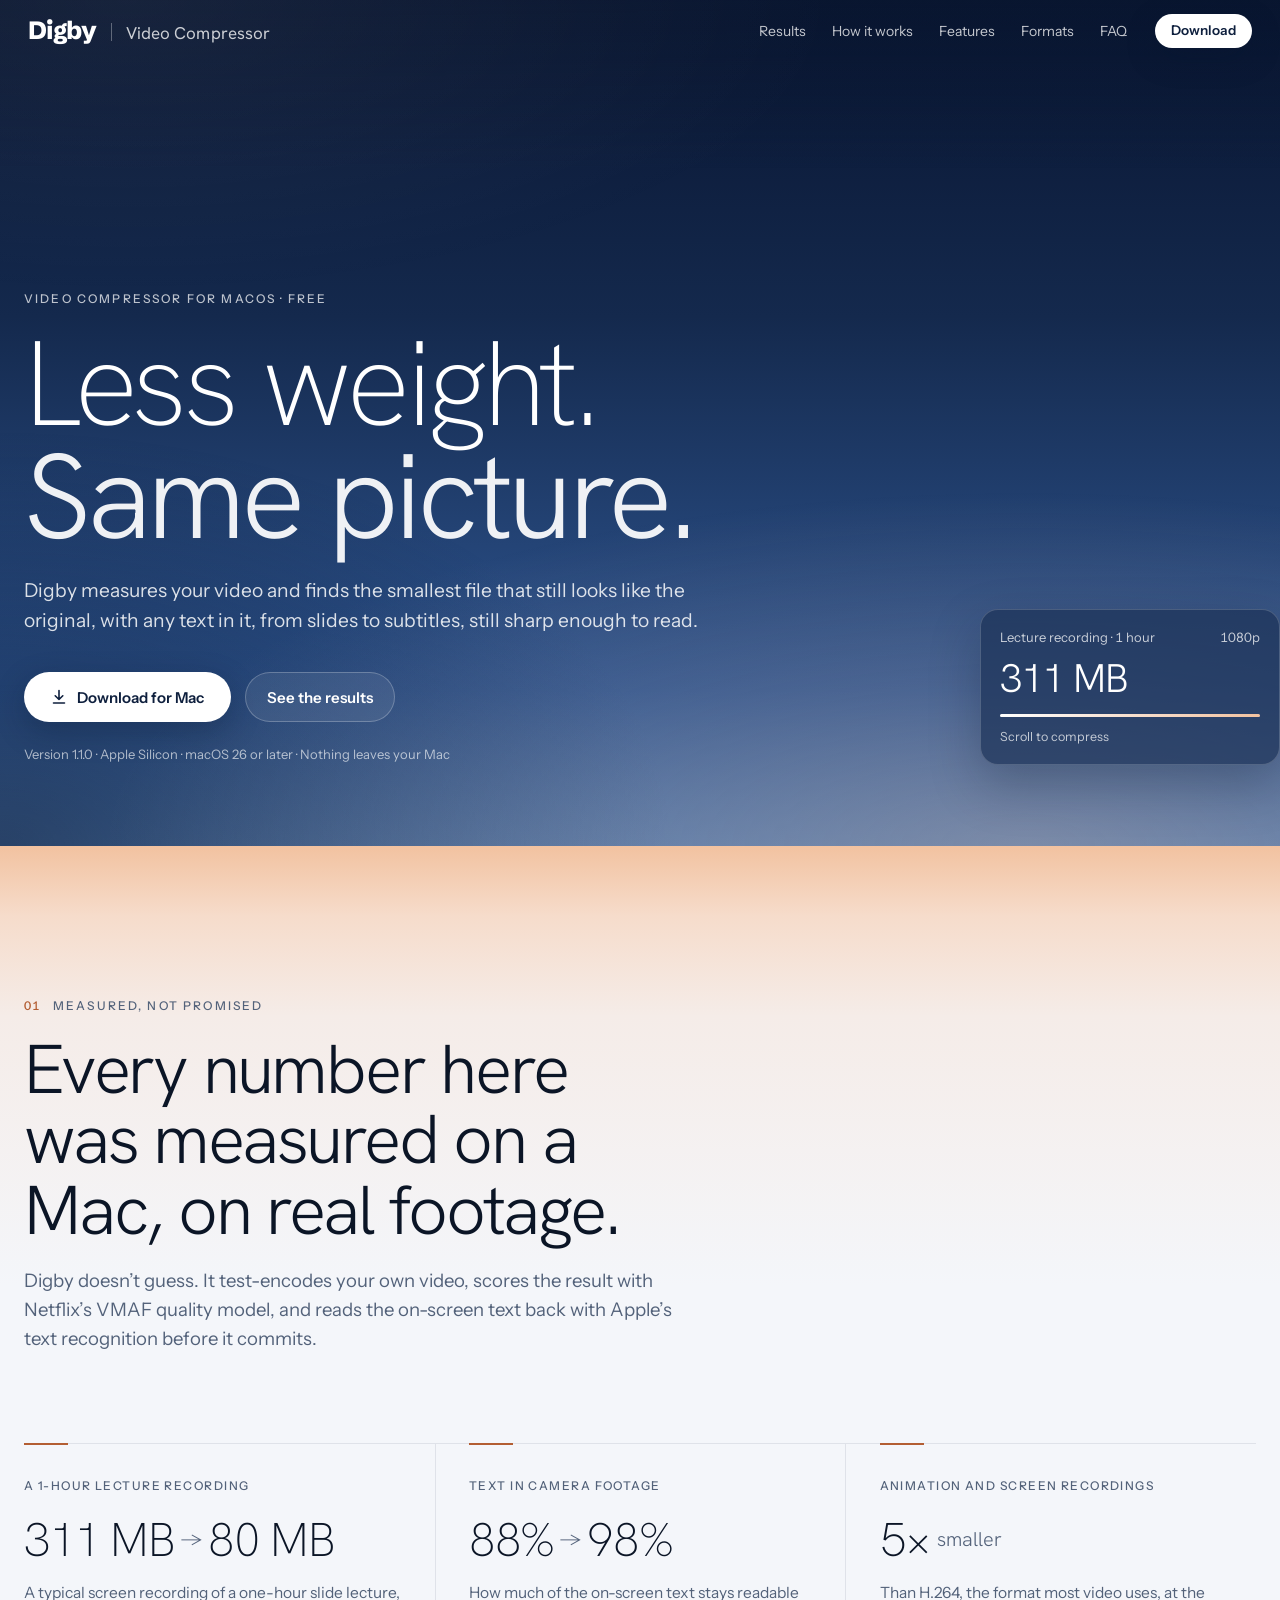
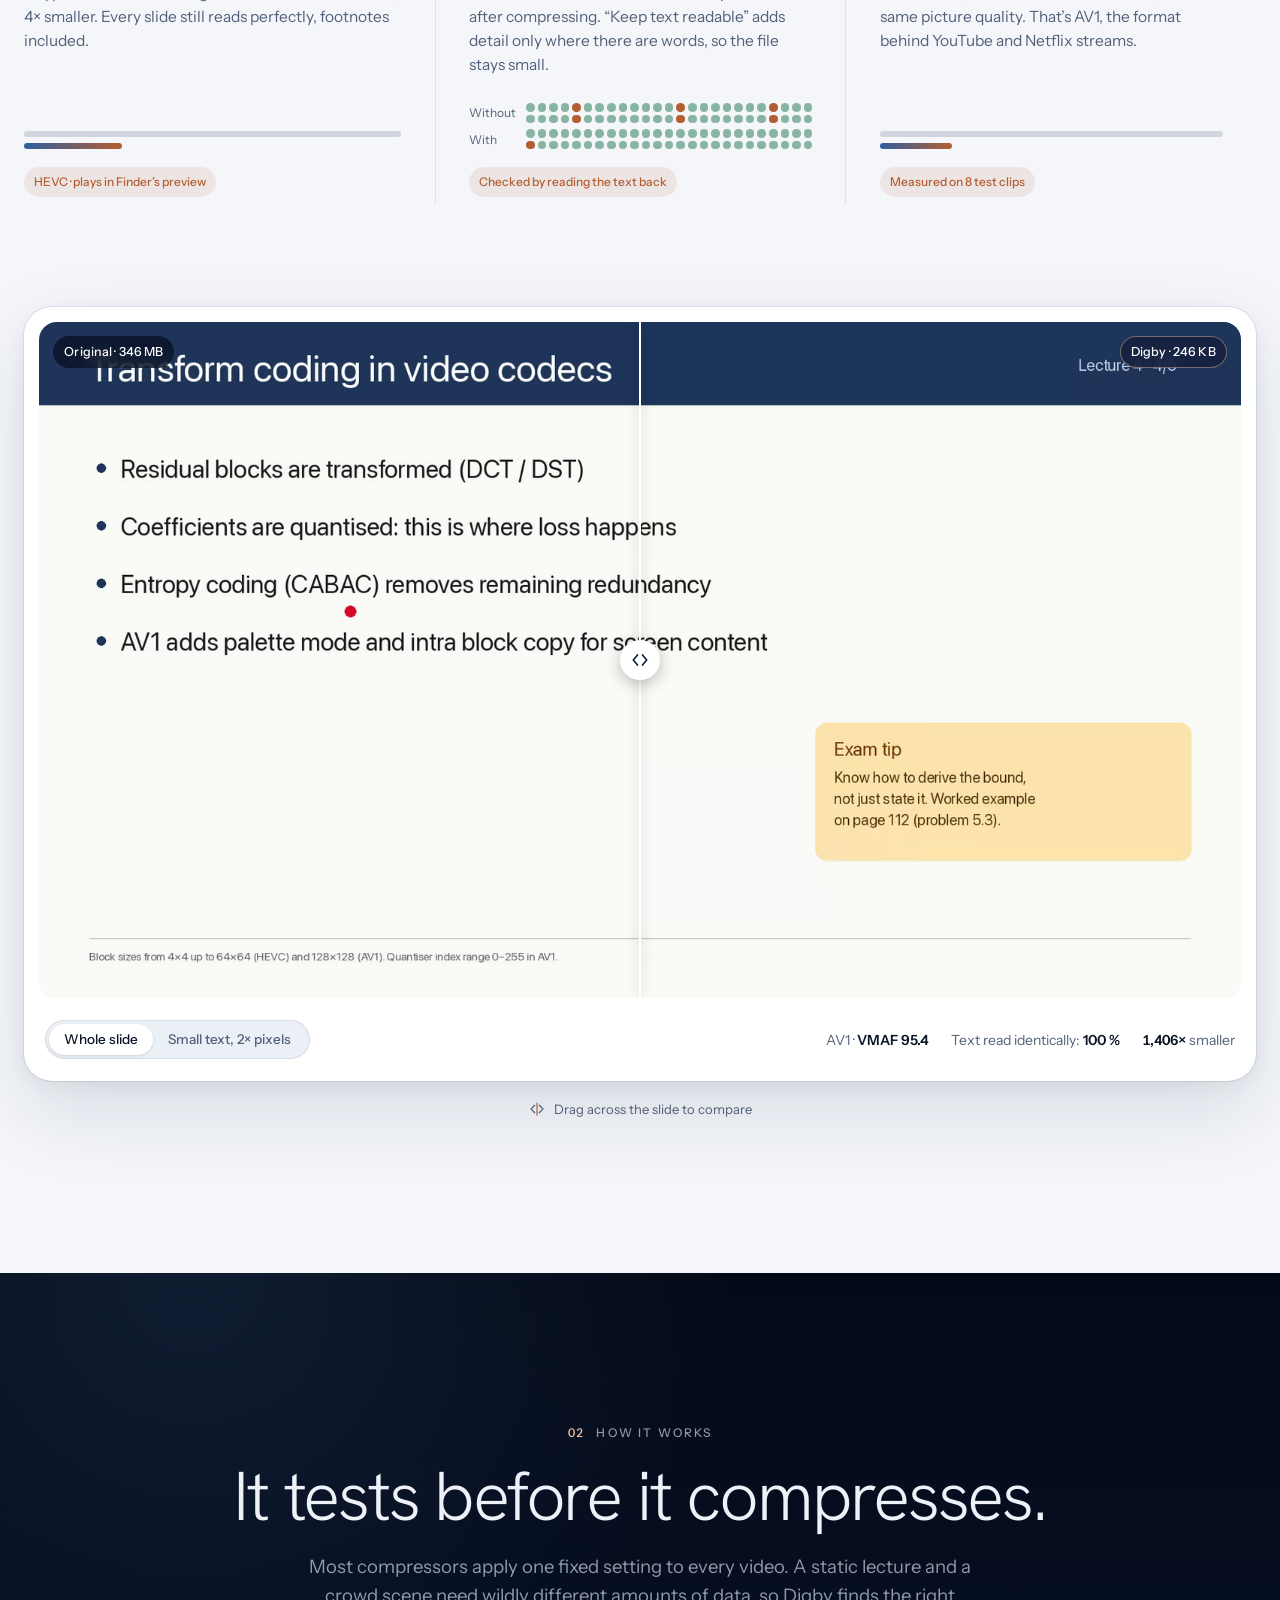
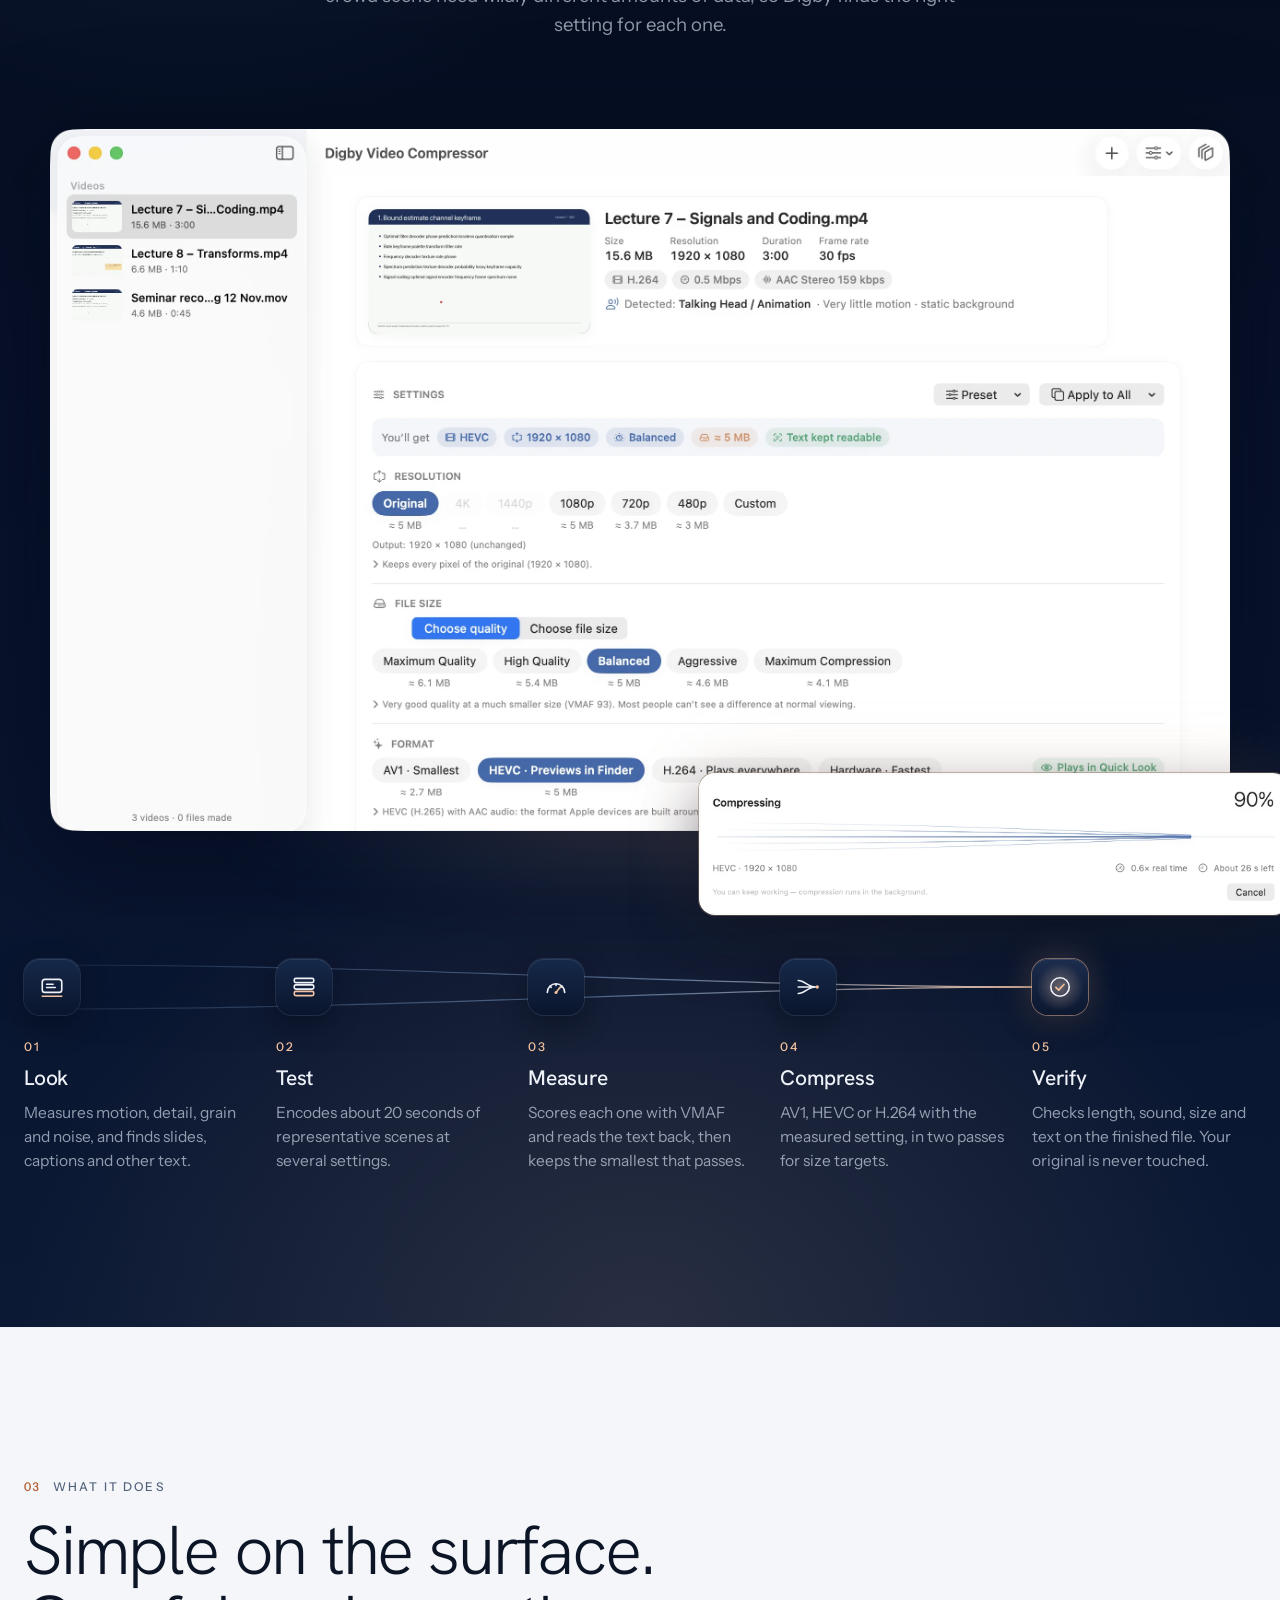
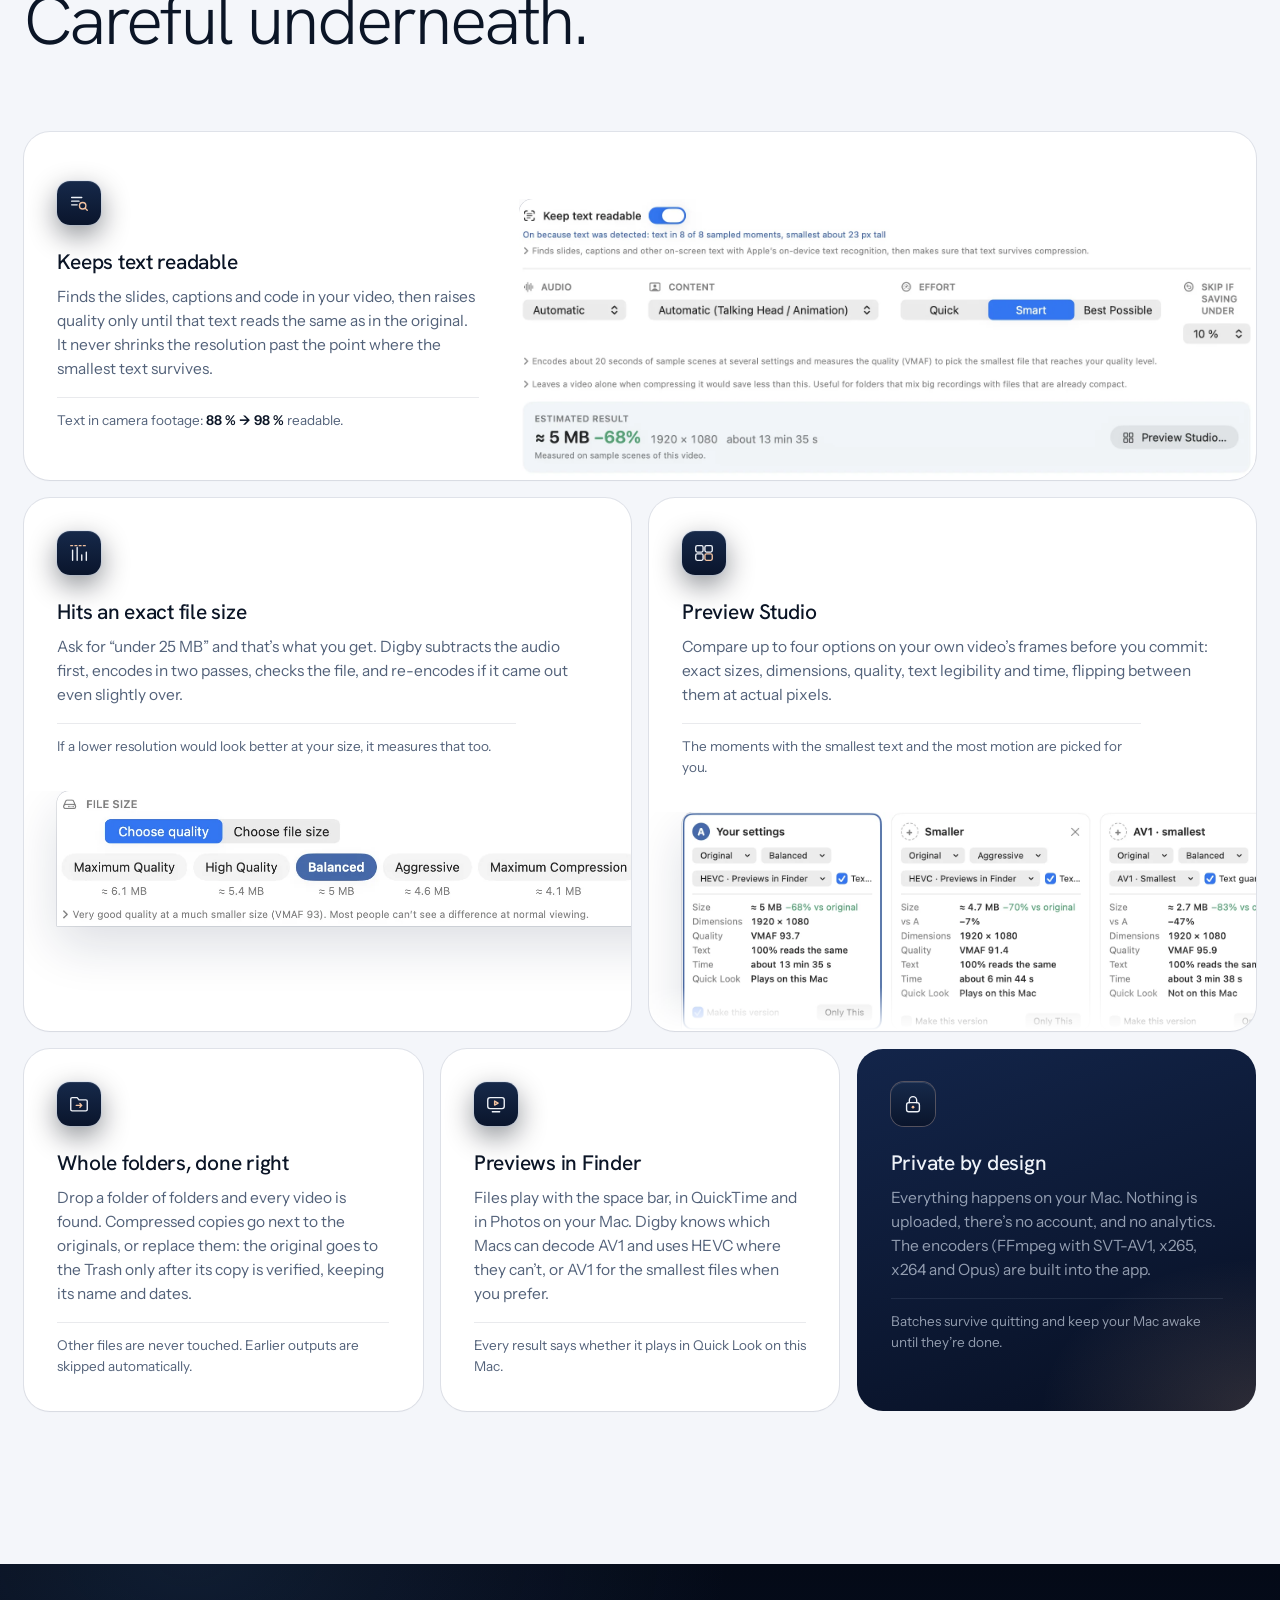
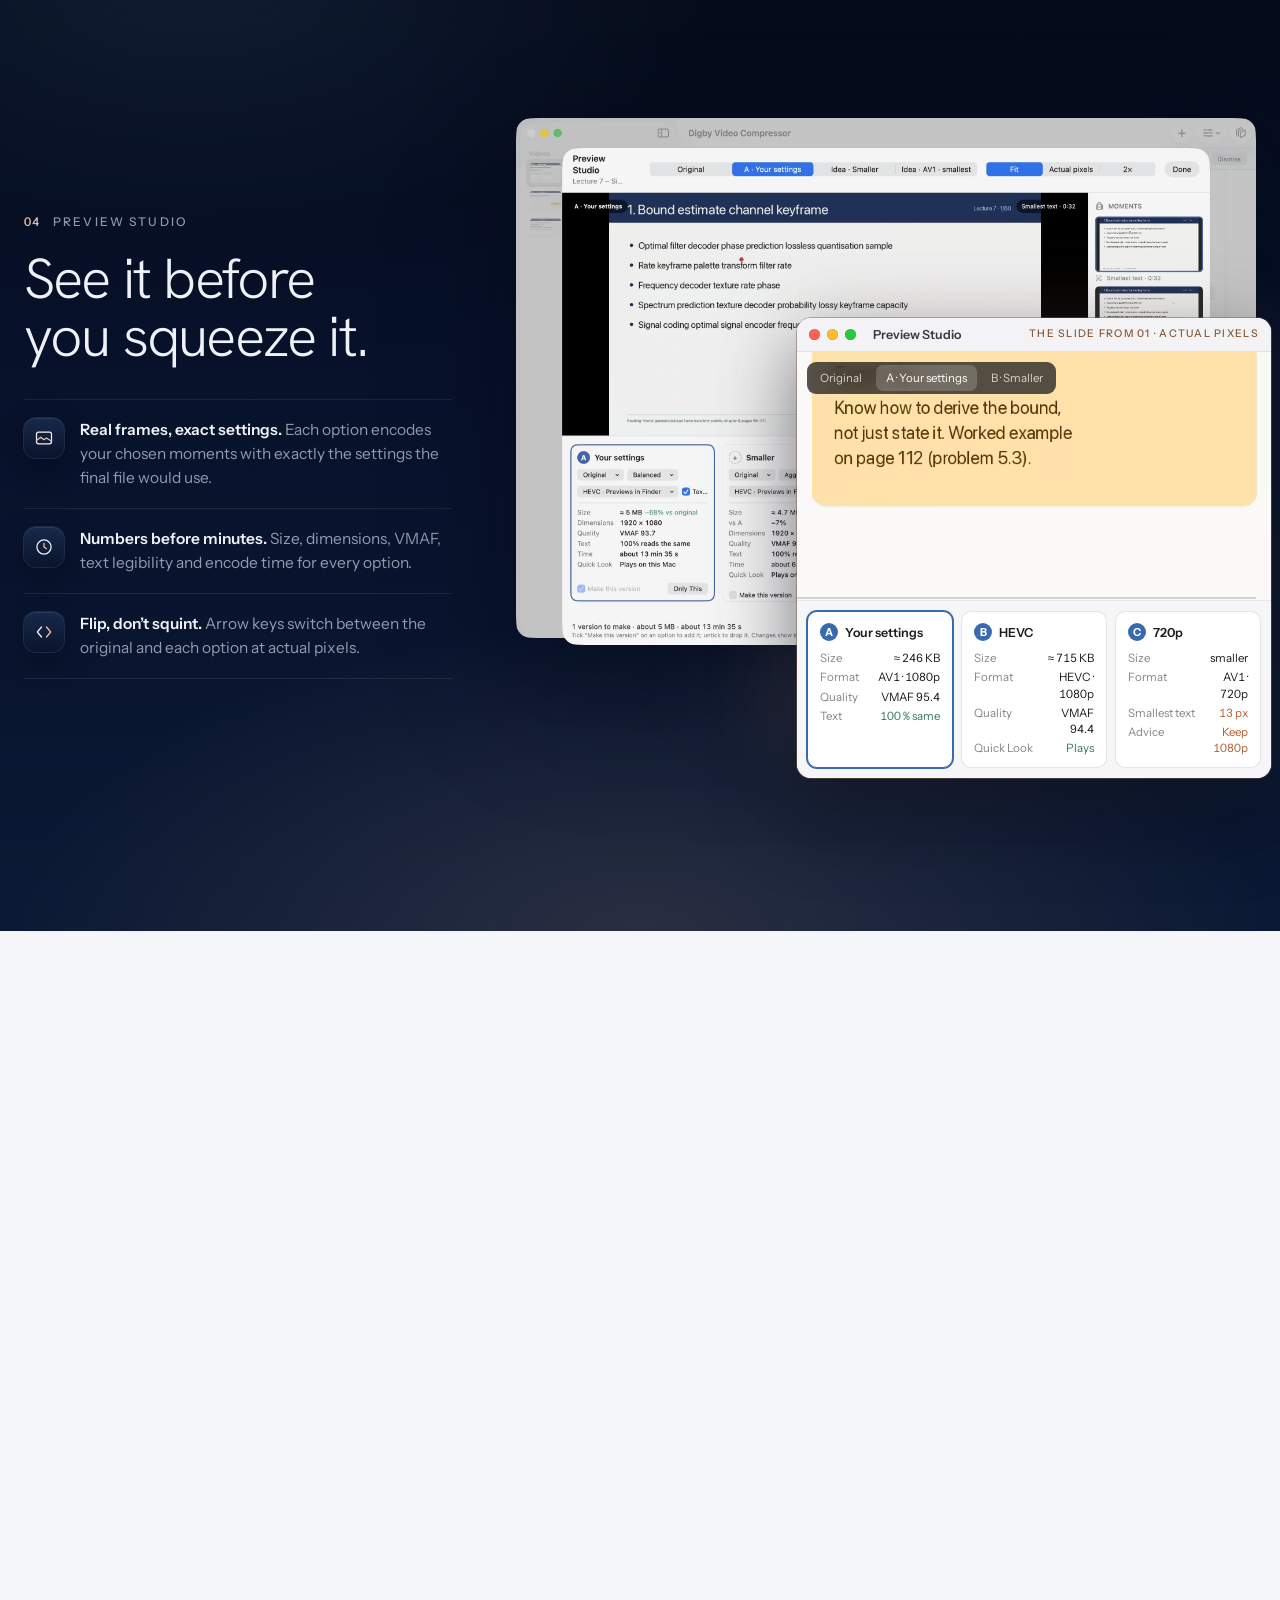
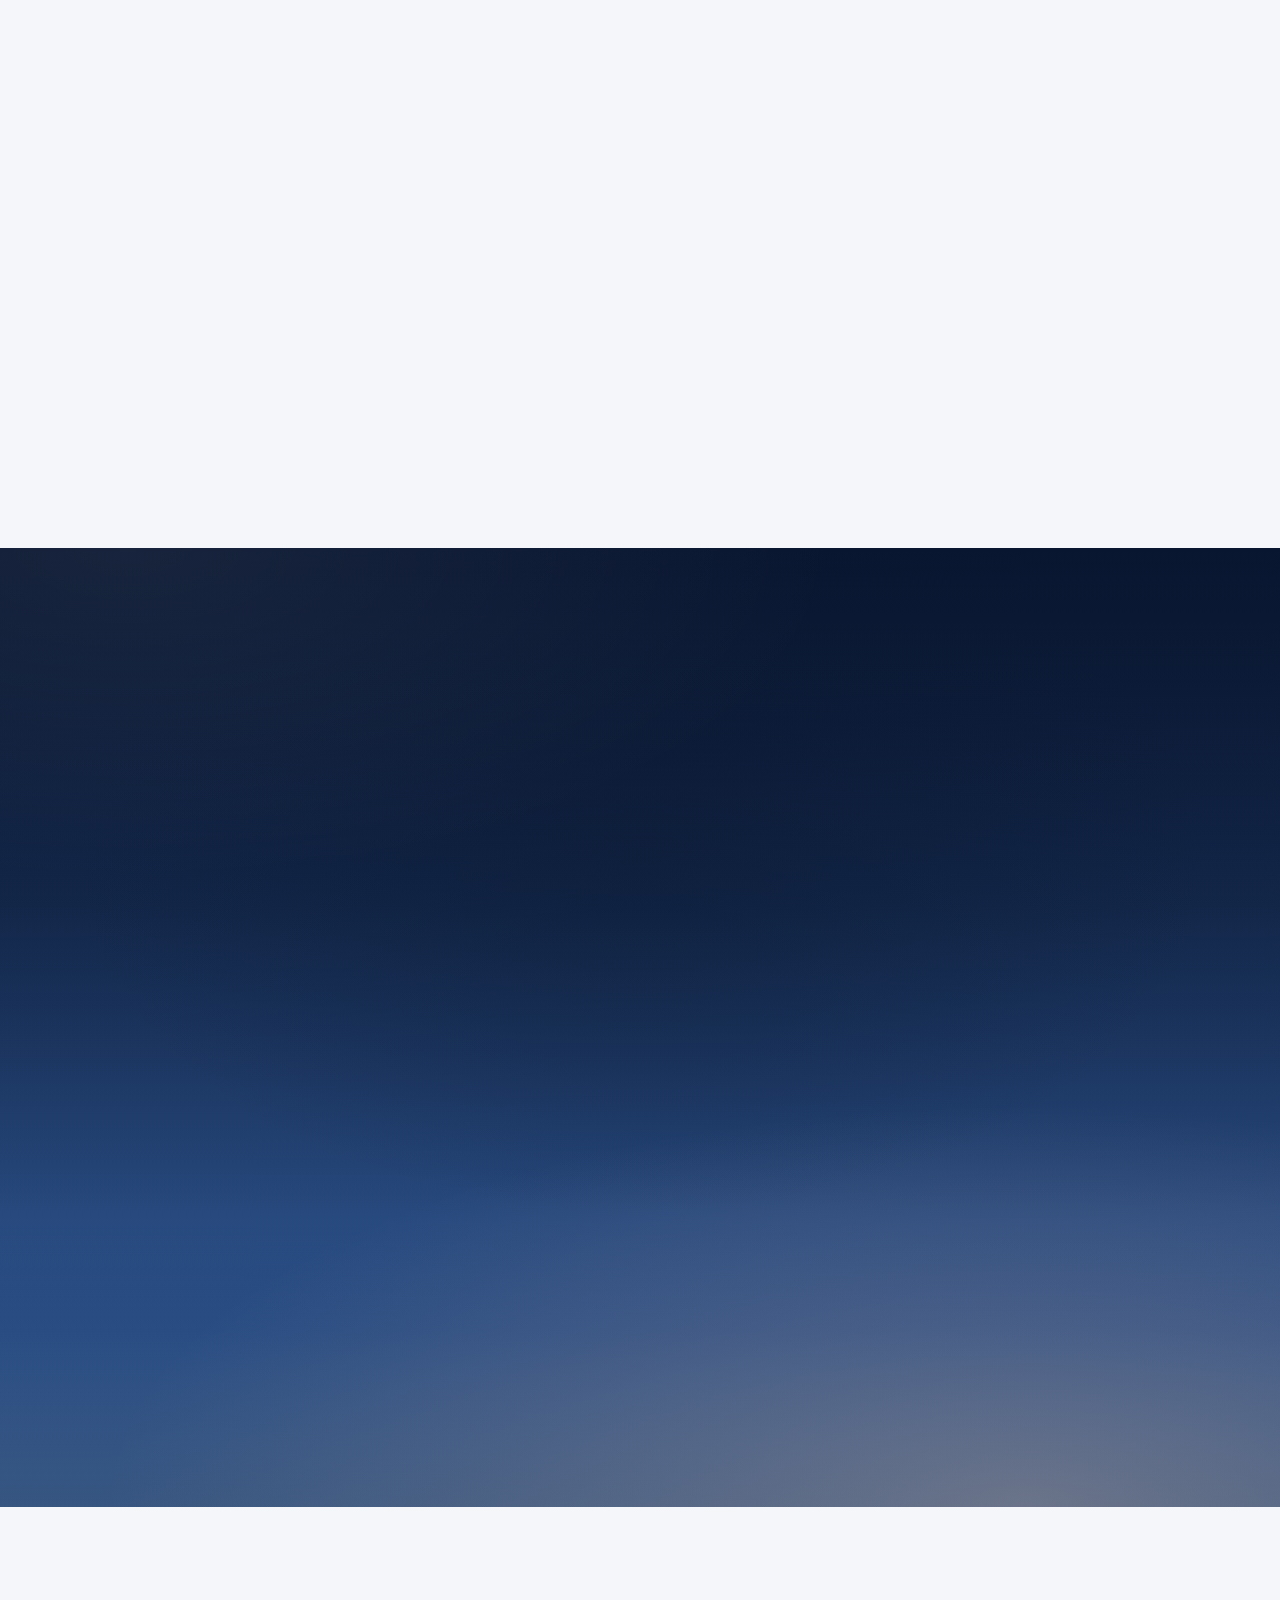
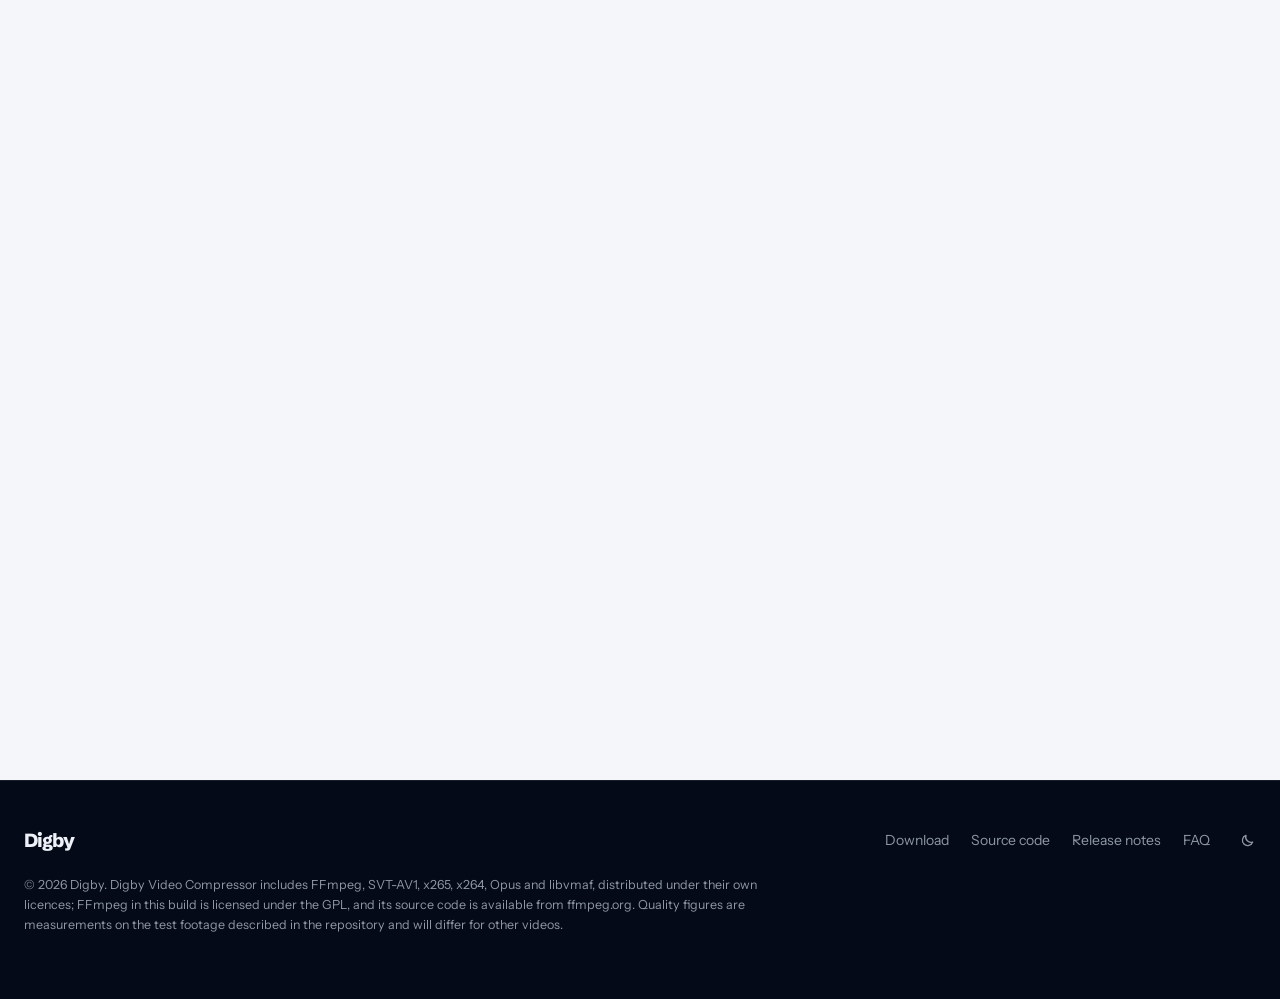
==== compressor/index.html @ f00b8a11 "Daylight wash family hero, icon-matched cards, cut-out icons, matching mobile nav" ====
<!doctype html>
<html lang="en">
<head>
<meta charset="utf-8">
<meta name="viewport" content="width=device-width, initial-scale=1, viewport-fit=cover">
<title>Digby Video Compressor</title>
<meta name="description" content="Digby Video Compressor measures your video and finds the smallest file that still looks like the original, with any text in it still sharp enough to read. Free for macOS.">
<meta property="og:title" content="Digby Video Compressor: less weight, same picture">
<meta property="og:description" content="The smallest file that still looks like the original. Free for macOS.">
<meta property="og:image" content="assets/icon-1024.png">
<meta name="theme-color" content="#0E1F3D">
<link rel="icon" href="assets/favicon.png">
<link rel="apple-touch-icon" href="assets/icon-256.png">
<link rel="preconnect" href="https://fonts.googleapis.com">
<link rel="preconnect" href="https://fonts.gstatic.com" crossorigin>
<link rel="stylesheet" href="https://fonts.googleapis.com/css2?family=Hanken+Grotesk:wght@200;300;400;500;600&family=Instrument+Sans:wght@400;500;600&family=Schibsted+Grotesk:wght@800&display=swap">
<style>
/* Layout: sky hero → measured proof with a before/after → how it works (a single convergence thread) → features →
   Preview Studio → formats → download (sky again) → FAQ → footer. One reading column, 1240 max. */
:root {
  --altitude: #0E1F3D;
  --sky: #4D7DB8;
  --haze: #BFD3EA;
  --dawn: #F2C2A0;
  --dawn-deep: #C9774A;
  --bg: #F7F9FC;
  --bg-2: #EEF2F8;
  --fg: #0E1726;
  --muted: #5A6A80;
  --line: #DCE3EC;
  --card: #FFFFFF;
  --accent: #3A6AAE;
  --good: #2F7D5B;
  --display: "Hanken Grotesk", "Helvetica Neue", Arial, sans-serif;
  --body: "Instrument Sans", -apple-system, "Helvetica Neue", Arial, sans-serif;
  --mono: ui-monospace, "SF Mono", Menlo, monospace;
}
@media (prefers-color-scheme: dark) { :root:not([data-theme="light"]) {
  --bg: #070C16; --bg-2: #0B1220; --fg: #E6ECF5; --muted: #8B99AE; --line: #1A2638; --card: #0E1625; --accent: #8FB6E8; --good: #6FC79E; --dawn-deep: #F0B28C;
  color-scheme: dark } }
:root[data-theme="dark"] { --bg: #070C16; --bg-2: #0B1220; --fg: #E6ECF5; --muted: #8B99AE; --line: #1A2638; --card: #0E1625; --accent: #8FB6E8; --good: #6FC79E; --dawn-deep: #F0B28C; color-scheme: dark }

* { box-sizing: border-box }
html { scroll-behavior: smooth; scroll-padding-top: 72px }
body { margin: 0; background: var(--bg); color: var(--fg); font: 17px/1.6 var(--body); -webkit-font-smoothing: antialiased; text-rendering: optimizeLegibility }
body::before { content: ""; position: fixed; inset: 0 0 auto; height: env(safe-area-inset-top, 0px); z-index: 20; background: var(--altitude) }
img { max-width: 100%; display: block }
a { color: inherit }
.wrap { max-width: 1240px; margin: 0 auto; padding-left: max(24px, env(safe-area-inset-left, 0px)); padding-right: max(24px, env(safe-area-inset-right, 0px)) }
h1, h2, h3 { font-family: var(--display); text-wrap: balance; margin: 0 }
h2 { font-weight: 300; font-size: clamp(34px, 4.8vw, 62px); line-height: 1.04; letter-spacing: -.028em }
h3 { font-weight: 500; font-size: 21px; letter-spacing: -.01em; line-height: 1.25 }
p { margin: 0 }
.eyebrow { font: 500 12px/1 var(--body); letter-spacing: .18em; text-transform: uppercase; color: var(--muted); display: flex; gap: 14px; align-items: center }
.eyebrow i { display: inline-block; width: 28px; height: 1px; background: currentColor; opacity: .5 }
.lead { font-size: clamp(17px, 1.5vw, 20px); color: var(--muted); max-width: 38em; margin-top: 22px }
section { padding-block: clamp(90px, 12vw, 160px) }
.num { font-variant-numeric: tabular-nums }

/* entrance on scroll (content is visible without it: only a gentle rise) */
.rise { transition: opacity .9s cubic-bezier(.2,.8,.2,1), transform .9s cubic-bezier(.2,.8,.2,1) }
.js .rise:not(.in) { opacity: .001; transform: translateY(22px) }

/* nav */
nav { position: fixed; top: env(safe-area-inset-top, 0px); left: 0; right: 0; z-index: 15; display: flex; align-items: center; gap: 28px;
  padding-block: 14px; padding-left: max(28px, env(safe-area-inset-left, 0px)); padding-right: max(28px, env(safe-area-inset-right, 0px));
  color: #fff; isolation: isolate; transform: translateZ(0) }
/* the solid bar is its own layer that only fades: no height change, no re-blurring mid-transition */
nav::before { content: ""; position: absolute; inset: 0; z-index: -1; pointer-events: none; opacity: 0; transition: opacity .3s ease;
  background: rgba(11, 24, 47, .9); -webkit-backdrop-filter: saturate(140%) blur(14px); backdrop-filter: saturate(140%) blur(14px);
  box-shadow: 0 1px 0 rgba(255, 255, 255, .06); will-change: opacity }
nav.solid::before { opacity: 1 }
.brand { display: flex; align-items: center; gap: 10px; font: 400 21px/1 var(--display); letter-spacing: .02em; color: #fff; text-decoration: none }
.brand img { width: 30px; height: 30px }
/* Digby lockup: one unit, sized in em off the wordmark (25px) so it scales without changing proportion */
nav .brand.digby-lockup { display: inline-flex; align-items: baseline; flex: none; gap: 0; font-size: 25px; letter-spacing: normal; line-height: 1; white-space: nowrap; color: #fff; text-decoration: none }
.digby-lockup .dg-mark { font: 800 1em/1 "Schibsted Grotesk", "Helvetica Neue", Arial, sans-serif; letter-spacing: -.05em; color: #fff; font-kerning: normal }
.digby-lockup .dg-rule { align-self: center; flex: none; width: 1px; height: .72em; background: currentColor; opacity: .32; margin: 0 .56em 0 .6em; transform: translateY(.04em) }
.digby-lockup .dg-product { font: 400 .68em/1 var(--display, "Hanken Grotesk", "Helvetica Neue", Arial, sans-serif); letter-spacing: .005em; color: rgba(255,255,255,.78) }
@media (max-width: 760px) { .digby-lockup .dg-rule { margin: 0 .4em 0 .44em } .digby-lockup .dg-product { font-size: .6em; letter-spacing: .01em } }
/* small phones: the whole lockup shrinks with the viewport (full size down to ~360px), never drops the product name */
@media (max-width: 430px) { nav .brand.digby-lockup { font-size: clamp(16px, calc((100vw - 140px) / 8.6), 25px) } }
/* nav layout: Download always on the right; never wraps */
@media (max-width: 900px) { nav .links .nav-opt { display: none } }
@media (max-width: 760px) { nav { gap: 16px } nav > .btn-small { margin-left: auto } }
@media (max-width: 430px) { nav { padding-left: max(18px, env(safe-area-inset-left, 0px)); padding-right: max(18px, env(safe-area-inset-right, 0px)) } nav > .btn-small { padding: 9px 13px; font-size: 13px; flex: none } }
nav .links { display: flex; gap: 26px; margin-left: auto; font-size: 14px }
nav .links a { color: rgba(255,255,255,.76); text-decoration: none; transition: color .2s }
nav .links a:hover { color: #fff }

/* buttons */
.btn { display: inline-flex; align-items: center; gap: 10px; border-radius: 999px; font: 600 15px/1 var(--body); text-decoration: none; cursor: pointer; border: 0;
  position: relative; transition: transform .3s cubic-bezier(.2,.8,.2,1), background-color .2s }
.btn-light::after { content: ""; position: absolute; inset: 0; border-radius: inherit; pointer-events: none; opacity: 0; transition: opacity .3s;
  box-shadow: 0 16px 40px rgba(8, 20, 45, .35), 0 0 0 6px rgba(242, 194, 160, .2) }
.btn-light:hover::after { opacity: 1 }
.btn:focus-visible { outline: 2px solid var(--dawn); outline-offset: 3px }
.btn-light { background: #fff; color: var(--altitude); padding: 17px 27px; box-shadow: 0 10px 30px rgba(8, 20, 45, .28) }
.btn-light:hover { transform: translateY(-2px) }
.btn-ghost { color: #fff; padding: 17px 22px; background: rgba(255,255,255,.08); box-shadow: inset 0 0 0 1px rgba(255,255,255,.24) }
.btn-ghost:hover { background: rgba(255,255,255,.15) }
.btn-small { padding: 10px 16px; font-size: 13.5px }
.btn svg { width: 16px; height: 16px; flex: none }

/* sky (hero + download) */
.sky { position: relative; overflow: hidden; color: #fff; isolation: isolate;
  background: linear-gradient(180deg, #0A1830 0%, #14294D 24%, #2E5590 52%, #6F98C8 74%, #C9D9EC 90%, #F2C2A0 100%) }
.sky::after { content: ""; position: absolute; inset: 0; z-index: -1; pointer-events: none;
  background: radial-gradient(120% 70% at 80% 100%, rgba(242,194,160,.28), transparent 60%), radial-gradient(80% 50% at 10% 0%, rgba(255,255,255,.06), transparent 70%) }
.hero { min-height: max(660px, 94svh) }
/* the hero: the icon's chevrons pressing onto the dawn line (assets/horizon.svg) */
.hero .art { position: absolute; inset: 0; z-index: -1; overflow: hidden; pointer-events: none }
.hero .art img { position: absolute; inset: 0; width: 100%; height: 100%; object-fit: cover; object-position: 50% 50%;
  transform-origin: 100% 78%; transform: scale(calc(1.02 + var(--conv, 0) * .06)) }
.hero .art img { animation: alt-in 2.6s cubic-bezier(.2,.7,.2,1) both }
@keyframes alt-in { from { opacity: 0; transform: scale(1.08) } }
.hero .art::after { content: ""; position: absolute; inset: 0;
  background: linear-gradient(180deg, rgba(10,24,48,.45) 0%, rgba(10,24,48,0) 20%),
              radial-gradient(75% 70% at 0% 100%, rgba(10,24,48,.55), rgba(10,24,48,0) 70%) }
@media (max-width: 760px) { .hero .art img { object-position: 78% 50% } }
@media (prefers-reduced-motion: reduce) { .hero .art img { animation: none; transform: none } }
.hero-inner { position: relative; min-height: inherit; display: grid; align-content: end; padding-block: 150px 9vh }
h1 { font-weight: 200; font-size: clamp(54px, 9.4vw, 136px); line-height: .94; letter-spacing: -.036em; margin-top: 22px }
h1 span { display: block }
h1 .second { font-weight: 300; color: rgba(255,255,255,.93) }
.hero .eyebrow, .dl .eyebrow { color: rgba(255,255,255,.72) }
.hero .lead, .dl .lead { color: rgba(255,255,255,.84) }
.ctas { display: flex; flex-wrap: wrap; gap: 14px; margin-top: 36px }
.meta { margin-top: 22px; font-size: 13px; color: rgba(255,255,255,.64) }
.reveal { opacity: 0; transform: translateY(18px); animation: rise 1.1s cubic-bezier(.2,.8,.2,1) forwards }
.d1 { animation-delay: 1.15s } .d2 { animation-delay: 1.3s } .d3 { animation-delay: 1.5s } .d4 { animation-delay: 1.7s } .d5 { animation-delay: 1.85s }
@keyframes rise { to { opacity: 1; transform: none } }
.sizecard { position: absolute; right: 0; bottom: 9vh; width: 300px; padding: 18px 20px; border-radius: 18px;
  background: rgba(28, 50, 88, .72); box-shadow: inset 0 0 0 1px rgba(255,255,255,.16);
  box-shadow: inset 0 0 0 1px rgba(255,255,255,.18), 0 20px 50px rgba(5, 15, 35, .25); font-variant-numeric: tabular-nums }
.sizecard .file { font-size: 13px; color: rgba(255,255,255,.75); display: flex; justify-content: space-between; gap: 10px }
.sizecard .big { font: 300 40px/1.1 var(--display); letter-spacing: -.02em; margin-top: 8px }
.sizecard .bar { height: 3px; border-radius: 3px; background: rgba(255,255,255,.18); margin-top: 14px; overflow: hidden }
.sizecard .bar b { display: block; height: 100%; width: 100%; background: linear-gradient(90deg, #fff, var(--dawn)); transform-origin: left }
.sizecard .foot { display: flex; justify-content: space-between; margin-top: 10px; font-size: 12.5px; color: rgba(255,255,255,.72) }
.sizecard .foot b { color: var(--dawn); font-weight: 600 }

/* proof */
.stats { display: grid; grid-template-columns: repeat(3, minmax(0, 1fr)); gap: 1px; margin-top: 64px; background: var(--line); border-radius: 22px; overflow: hidden; border: 1px solid var(--line) }
.stat { background: var(--card); padding: 34px 30px 30px; min-width: 0 }
.stat .k { font-size: 13px; color: var(--muted) }
.stat .v { font: 300 clamp(36px, 3.6vw, 48px)/1.05 var(--display); letter-spacing: -.02em; margin-top: 14px; font-variant-numeric: tabular-nums }
.stat .v small { font-size: .45em; color: var(--muted); letter-spacing: 0; vertical-align: middle }
.stat p { color: var(--muted); font-size: 15px; margin-top: 14px }
.bars { display: grid; gap: 6px; margin-top: 18px }
.bars i { display: block; height: 8px; border-radius: 4px; background: color-mix(in srgb, var(--muted) 28%, transparent) }
.bars i.b { background: linear-gradient(90deg, var(--accent), var(--dawn-deep)) }
.dots { display: grid; grid-template-columns: auto 1fr; gap: 6px 10px; align-items: center; margin-top: 18px; font-size: 12px; color: var(--muted) }
.dots b { display: grid; grid-template-columns: repeat(25, 1fr); gap: 3px }
.dots b i { aspect-ratio: 1; border-radius: 50%; background: color-mix(in srgb, var(--good) 55%, transparent) }
.dots b i.x { background: var(--dawn-deep) }
.tag { display: inline-block; margin-top: 16px; font-size: 12px; padding: 5px 10px; border-radius: 99px; background: color-mix(in srgb, var(--dawn-deep) 14%, transparent); color: var(--dawn-deep); font-weight: 500 }

/* before / after */
.compare { margin-top: 56px; display: grid; gap: 18px }
.ba { position: relative; aspect-ratio: 16 / 9; border-radius: 18px; overflow: hidden; background: #F4F4F0; cursor: ew-resize; user-select: none; touch-action: pan-y;
  box-shadow: 0 30px 80px rgba(10, 25, 50, .18), 0 0 0 1px var(--line); max-width: 100% }
.ba img { position: absolute; inset: 0; width: 100%; height: 100%; object-fit: cover; image-rendering: auto }
.ba.pixel img { image-rendering: pixelated }
.ba .after { clip-path: inset(0 0 0 var(--split, 50%)) }
.ba .handle { position: absolute; top: 0; bottom: 0; left: var(--split, 50%); width: 2px; background: #fff; transform: translateX(-1px); box-shadow: 0 0 12px rgba(0,0,0,.3) }
.ba .handle::after { content: ""; position: absolute; top: 50%; left: 50%; width: 40px; height: 40px; border-radius: 50%; transform: translate(-50%, -50%);
  background: #fff url("data:image/svg+xml,%3Csvg xmlns='http://www.w3.org/2000/svg' viewBox='0 0 24 24' fill='none' stroke='%230E1F3D' stroke-width='2' stroke-linecap='round' stroke-linejoin='round'%3E%3Cpath d='M9 6l-5 6 5 6M15 6l5 6-5 6'/%3E%3C/svg%3E") center / 20px no-repeat; box-shadow: 0 4px 16px rgba(0,0,0,.25) }
.ba .lab { position: absolute; top: 14px; font-size: 12.5px; font-weight: 600; padding: 6px 11px; border-radius: 99px; background: rgba(6, 14, 30, .78); color: #fff }
.ba .lab.l { left: 14px } .ba .lab.r { right: 14px }
.ba input { position: absolute; inset: 0; width: 100%; height: 100%; opacity: 0; cursor: ew-resize; margin: 0 }
.ba-bar { display: flex; flex-wrap: wrap; gap: 10px 22px; align-items: center; justify-content: space-between; font-size: 14px; color: var(--muted) }
.seg { display: inline-flex; padding: 3px; border-radius: 99px; background: var(--bg-2); border: 1px solid var(--line) }
.seg button { border: 0; background: transparent; color: var(--muted); font: 500 13.5px/1 var(--body); padding: 9px 15px; border-radius: 99px; cursor: pointer }
.seg button[aria-pressed="true"] { background: var(--card); color: var(--fg); box-shadow: 0 1px 3px rgba(0,0,0,.12) }
.seg button:focus-visible { outline: 2px solid var(--accent); outline-offset: 2px }
.facts { display: flex; flex-wrap: wrap; gap: 8px 22px }
.facts b { color: var(--fg); font-weight: 600 }

/* how it works */
.steps { position: relative; display: grid; grid-template-columns: repeat(5, minmax(0, 1fr)); gap: 22px; margin-top: 72px }
.thread { position: absolute; left: 0; right: 0; top: 34px; height: 70px; pointer-events: none; overflow: visible }
.thread path { fill: none; stroke: var(--accent); stroke-width: 1.5; stroke-linecap: round; stroke-dasharray: 1400; stroke-dashoffset: 1400; transition: stroke-dashoffset 2.4s cubic-bezier(.4,0,.2,1); opacity: .45 }
.steps.in .thread path { stroke-dashoffset: 0 }
.step { position: relative; min-width: 0 }
.step .dot { width: 68px; height: 68px; border-radius: 20px; display: grid; place-items: center; background: var(--card); border: 1px solid var(--line);
  box-shadow: 0 10px 30px rgba(20, 40, 80, .07); position: relative; z-index: 1 }
.step .dot svg { width: 34px; height: 34px; color: var(--accent) }
.step:last-child .dot { background: radial-gradient(circle at 50% 50%, #fff 0 18%, var(--dawn) 19% 34%, transparent 35%), var(--card) }
.step h3 { margin-top: 24px; font-size: 19px }
.step p { color: var(--muted); font-size: 15px; margin-top: 8px }
.step .n { font: 500 12px var(--mono); color: var(--muted); margin-top: 20px; display: block }

/* features */
.features { display: grid; grid-template-columns: repeat(3, minmax(0, 1fr)); gap: 18px; margin-top: 64px }
.feature { background: var(--card); border: 1px solid var(--line); border-radius: 22px; padding: 30px; display: grid; gap: 14px; align-content: start; min-width: 0;
  position: relative; transition: transform .45s cubic-bezier(.2,.8,.2,1) }
.feature::after { content: ""; position: absolute; inset: 0; border-radius: inherit; pointer-events: none; opacity: 0; transition: opacity .45s;
  box-shadow: 0 24px 60px rgba(20, 40, 80, .1) }
.feature:hover { transform: translateY(-4px) }
.feature:hover::after { opacity: 1 }
.feature .art { height: 120px; border-radius: 14px; overflow: hidden; background: linear-gradient(160deg, #13284B, #3E6AA5 70%, #9DBAE0); position: relative }
.feature .art svg { position: absolute; inset: 0; width: 100%; height: 100% }
.feature p { color: var(--muted); font-size: 15.5px }
.feature .fine { font-size: 13px; color: var(--muted); border-top: 1px solid var(--line); padding-top: 12px; margin-top: 4px }
.feature .fine b { color: var(--fg); font-weight: 600 }

/* studio window */
.studio { display: grid; grid-template-columns: minmax(0, 5fr) minmax(0, 7fr); gap: 56px; align-items: center; margin-top: 10px }
.window { border-radius: 14px; overflow: hidden; background: #111A2A; color: #E4EBF5; box-shadow: 0 40px 100px rgba(10, 25, 50, .3), 0 0 0 1px rgba(255,255,255,.06); font: 13px/1.4 -apple-system, var(--body) }
.window .bar { height: 38px; display: flex; align-items: center; gap: 8px; padding: 0 14px; background: #162135; border-bottom: 1px solid #22304A }
.window .bar i { width: 11px; height: 11px; border-radius: 50% } .window .bar i:nth-child(1) { background: #FF5F57 } .window .bar i:nth-child(2) { background: #FEBC2E } .window .bar i:nth-child(3) { background: #28C840 }
.window .bar span { margin: 0 auto; font-weight: 600; font-size: 12.5px; color: #8796AD }
.window .stage { position: relative; aspect-ratio: 16 / 8.4; background: #F4F4F0 }
.window .stage img { position: absolute; inset: 0; width: 100%; height: 100%; object-fit: cover; transition: opacity .5s }
.window .tabs { position: absolute; top: 12px; left: 12px; display: flex; gap: 4px; padding: 3px; border-radius: 9px; background: rgba(0,0,0,.72) }
.window .tabs span { padding: 5px 10px; border-radius: 7px; font-size: 11.5px; color: rgba(255,255,255,.75) }
.window .tabs span.on { background: rgba(255,255,255,.18); color: #fff }
.window .opts { display: grid; grid-template-columns: repeat(3, minmax(0, 1fr)); gap: 10px; padding: 12px }
.opt { border-radius: 10px; padding: 11px 12px; background: #172238; border: 1px solid #22304A; min-width: 0 }
.opt.on { border-color: #8FB6E8; box-shadow: 0 0 0 1px #8FB6E8 }
.opt .h { display: flex; align-items: center; gap: 7px; font-weight: 600; font-size: 12.5px }
.opt .h b { width: 18px; height: 18px; border-radius: 50%; background: #8FB6E8; color: #0F1625; display: grid; place-items: center; font-size: 11px }
.opt dl { display: grid; grid-template-columns: auto 1fr; gap: 3px 8px; margin: 9px 0 0; font-size: 11.5px }
.opt dt { color: #8796AD } .opt dd { margin: 0; text-align: right; font-variant-numeric: tabular-nums }
.opt dd.good { color: #6FC79E } .opt dd.warn { color: #F0B28C }
.bullets { display: grid; gap: 18px; margin-top: 30px }
.bullets div { display: grid; grid-template-columns: 26px 1fr; gap: 12px; color: var(--muted); font-size: 15.5px }
.bullets svg { width: 22px; height: 22px; color: var(--accent); margin-top: 2px }
.bullets b { color: var(--fg); font-weight: 600 }

/* formats */
.tablewrap { overflow-x: auto; margin-top: 56px; border-radius: 20px; border: 1px solid var(--line); background: var(--card) }
table { width: 100%; border-collapse: collapse; font-size: 15px; min-width: 720px }
th, td { text-align: left; padding: 18px 22px; border-bottom: 1px solid var(--line); vertical-align: top }
tr:last-child td { border-bottom: 0 }
th { font: 500 12px var(--body); letter-spacing: .1em; text-transform: uppercase; color: var(--muted) }
td .sub { display: block; color: var(--muted); font-size: 13px; margin-top: 3px }
td.n { font-variant-numeric: tabular-nums; white-space: nowrap }
.pill { display: inline-flex; align-items: center; gap: 6px; font-size: 13px; padding: 4px 10px; border-radius: 99px; white-space: nowrap }
.pill.y { background: color-mix(in srgb, var(--good) 13%, transparent); color: var(--good) }
.pill.n { background: color-mix(in srgb, var(--dawn-deep) 13%, transparent); color: var(--dawn-deep) }
.src { margin-top: 18px; font-size: 13px; color: var(--muted) }

/* download */
.dl { padding-block: clamp(110px, 14vw, 180px); text-align: center }
/* the closing panel: the dawn line on its own (assets/horizon-plain.svg) */
.dl .art { position: absolute; inset: 0; z-index: -1; overflow: hidden; pointer-events: none }
.dl .art img { position: absolute; inset: 0; width: 100%; height: 100%; object-fit: cover; object-position: 78% 72% }
.dl .art::after { content: ""; position: absolute; inset: 0;
  background: radial-gradient(60% 50% at 50% 32%, rgba(10,24,48,.38), rgba(10,24,48,0) 75%),
              linear-gradient(180deg, rgba(10,24,48,.5) 0%, rgba(10,24,48,.12) 40%, rgba(10,24,48,0) 70%, rgba(10,24,48,.35) 100%) }
.dl h2 { color: #fff; font-size: clamp(42px, 6.4vw, 88px); font-weight: 200 }
.dl .lead { margin-left: auto; margin-right: auto }
.dl .ctas { justify-content: center }
.dl .req { display: flex; flex-wrap: wrap; justify-content: center; gap: 10px; margin-top: 26px }
.dl .req span { font-size: 13px; padding: 7px 13px; border-radius: 99px; background: rgba(255,255,255,.1); box-shadow: inset 0 0 0 1px rgba(255,255,255,.18); color: rgba(255,255,255,.88) }
.first { margin: 64px auto 0; max-width: 880px; display: grid; grid-template-columns: repeat(3, minmax(0, 1fr)); gap: 14px; text-align: left }
.first div { padding: 22px; border-radius: 18px; background: rgba(14, 30, 58, .72); box-shadow: inset 0 0 0 1px rgba(255,255,255,.14); font-size: 14.5px; color: rgba(255,255,255,.86) }
.first b { display: block; font: 500 12px var(--mono); color: var(--dawn); margin-bottom: 8px; letter-spacing: .04em }

/* faq */
.faq { display: grid; grid-template-columns: minmax(0, 4fr) minmax(0, 8fr); gap: 64px; align-items: start }
details { border-bottom: 1px solid var(--line) }
summary { list-style: none; cursor: pointer; padding: 22px 40px 22px 0; font: 500 19px/1.35 var(--display); position: relative }
summary::-webkit-details-marker { display: none }
summary::after { content: ""; position: absolute; right: 6px; top: 50%; width: 12px; height: 12px; border-right: 1.5px solid var(--muted); border-bottom: 1.5px solid var(--muted); transform: translateY(-70%) rotate(45deg); transition: transform .3s }
details[open] summary::after { transform: translateY(-30%) rotate(225deg) }
summary:focus-visible { outline: 2px solid var(--accent); outline-offset: 4px; border-radius: 4px }
details p { color: var(--muted); padding-bottom: 24px; max-width: 46em }

/* footer */
footer { border-top: 1px solid var(--line); padding-block: 48px 64px; font-size: 14px; color: var(--muted) }
footer .row { display: flex; flex-wrap: wrap; gap: 18px 36px; align-items: center; justify-content: space-between }
footer .brand { color: var(--fg) }
footer nav { position: static; padding: 0; color: inherit; display: flex; gap: 22px; flex-wrap: wrap; background: none; transform: none; isolation: auto }
footer nav::before { display: none }
footer a { text-decoration: none } footer a:hover { color: var(--fg) }
footer .legal { margin-top: 24px; font-size: 12.5px; max-width: 62em }

@media (max-width: 1000px) {
  .steps { grid-template-columns: 1fr 1fr; } .thread { display: none }
  .features { grid-template-columns: 1fr 1fr }
  .studio { grid-template-columns: 1fr; gap: 40px }
  .faq { grid-template-columns: 1fr; gap: 24px }
}
@media (max-width: 760px) {
  nav .links { display: none }
  .sizecard { position: relative; right: auto; bottom: auto; margin-top: 40px; width: 100% }
  .hero-inner { padding-bottom: 56px }
  .stats, .features, .first { grid-template-columns: 1fr }
  .steps { grid-template-columns: 1fr }
  .window .opts { grid-template-columns: 1fr }
}
@media (prefers-reduced-motion: reduce) {
  .reveal { animation: none; opacity: 1; transform: none }
  .js .rise:not(.in) { opacity: 1; transform: none }
  .thread path { transition: none; stroke-dashoffset: 0 }
  html { scroll-behavior: auto }
}
/* footer theme switch (same as the Digby home page; the choice is shared across the family) */
footer nav { align-items: center }
footer .theme { display: inline-grid; place-items: center; width: 30px; height: 30px; margin: -6px -6px -6px 0; padding: 0; border: 0; border-radius: 50%; background: none;
  color: inherit; cursor: pointer; transition: color .2s, background-color .2s }
footer .theme:hover { color: #fff; background: rgba(255, 255, 255, .06) }
footer .theme:focus-visible { outline: 2px solid #F2C2A0; outline-offset: 2px }
.theme svg { width: 15px; height: 15px; grid-area: 1 / 1 }
.theme .sun { display: none }
@media (prefers-color-scheme: dark) { :root:not([data-theme="light"]) .theme .sun { display: block } :root:not([data-theme="light"]) .theme .moon { display: none } }
:root[data-theme="dark"] .theme .sun { display: block }
:root[data-theme="dark"] .theme .moon { display: none }
</style>
<link rel="stylesheet" href="assets/cp-page.css">
<script>try { const t = localStorage.getItem("digby-theme"); if (t) document.documentElement.dataset.theme = t } catch (e) {}</script>
</head>
<body class="alt">
<script>document.documentElement.classList.add('js')</script>

<nav id="nav">
  <a class="brand digby-lockup" href="../digby/" aria-label="Digby home">
    <span class="dg-mark">Digby</span><span class="dg-rule" aria-hidden="true"></span><span class="dg-product">Video Compressor</span>
  </a>
  <div class="links"><a href="#results">Results</a><a class="nav-opt" href="#how">How it works</a><a href="#features">Features</a><a href="#formats">Formats</a><a href="#faq">FAQ</a></div>
  <a class="btn btn-light btn-small" href="#download" data-pull>Download</a>
</nav>

<header class="sky hero" id="top">
  <div class="art" aria-hidden="true"><img src="assets/horizon.svg" alt="" decoding="async"></div>
  <div class="wrap hero-inner">
    <div class="eyebrow reveal d1">Video compressor for macOS · Free</div>
    <h1><span class="reveal d2">Less weight.</span><span class="second reveal d3">Same picture.</span></h1>
    <p class="lead reveal d4">Digby measures your video and finds the smallest file that still looks like the original, with any text in it, from slides to subtitles, still sharp enough to read.</p>
    <div class="ctas reveal d5">
      <a class="btn btn-light" href="#download" data-download data-pull><svg viewBox="0 0 16 16" aria-hidden="true"><path d="M8 1.5v9m0 0L4.2 6.8M8 10.5l3.8-3.7M2.5 14h11" fill="none" stroke="currentColor" stroke-width="1.6" stroke-linecap="round" stroke-linejoin="round"/></svg>Download for Mac</a>
      <a class="btn btn-ghost" href="#results">See the results</a>
    </div>
    <div class="meta reveal d5">Version <span data-version>1.1.0</span> · Apple Silicon · macOS 26 or later · Nothing leaves your Mac</div>
    <aside class="sizecard reveal d5" aria-label="A measured example">
      <div class="file"><span>Lecture recording · 1 hour</span><span>1080p</span></div>
      <div class="big" id="sizeNum">311 MB</div>
      <div class="bar"><b id="sizeBar"></b></div>
      <div class="foot"><span id="sizeState">Scroll to compress</span><b id="sizePct"></b></div>
    </aside>
  </div>
</header>

<main>
<section class="ch ch-haze" id="results">
  <div class="wrap">
    <div class="eyebrow rise"><b>01</b>Measured, not promised</div>
    <h2 class="rise">Every number here was measured on a Mac, on real footage.</h2>
    <p class="lead rise">Digby doesn’t guess. It test-encodes your own video, scores the result with Netflix’s VMAF quality model, and reads the on-screen text back with Apple’s text recognition before it commits.</p>
    <div class="readout">
      <div class="stat rise">
        <div class="k">A 1-hour lecture recording</div>
        <div class="v num">311 MB<small>→</small>80 MB</div>
        <p>A typical screen recording of a one-hour slide lecture, 4× smaller. Every slide still reads perfectly, footnotes included.</p>
        <div class="bars" aria-hidden="true"><i style="width:100%"></i><i class="b" style="width:26%"></i></div>
        <span class="tag">HEVC · plays in Finder’s preview</span>
      </div>
      <div class="stat rise" style="--d:1">
        <div class="k">Text in camera footage</div>
        <div class="v num">88%<small>→</small>98%</div>
        <p>How much of the on-screen text stays readable after compressing. “Keep text readable” adds detail only where there are words, so the file stays small.</p>
        <div class="dots" aria-hidden="true"><span>Without</span><b data-bad="6"></b><span>With</span><b data-bad="1"></b></div>
        <span class="tag">Checked by reading the text back</span>
      </div>
      <div class="stat rise" style="--d:2">
        <div class="k">Animation and screen recordings</div>
        <div class="v num">5×<small>smaller</small></div>
        <p>Than H.264, the format most video uses, at the same picture quality. That’s AV1, the format behind YouTube and Netflix streams.</p>
        <div class="bars" aria-hidden="true"><i style="width:100%"></i><i class="b" style="width:21%"></i></div>
        <span class="tag">Measured on 8 test clips</span>
      </div>
    </div>

    <div class="compare rise">
      <div class="specimen">
        <div class="ba" id="ba" style="--split:50%">
          <img data-before src="assets/lecture-original.jpg" alt="Lecture slide from the 346 MB ProRes original" width="1600" height="900" loading="lazy">
          <img class="after" data-after src="assets/lecture-digby.jpg" alt="The same slide from the 246 KB file made by Digby" width="1600" height="900" loading="lazy">
          <div class="handle" aria-hidden="true"></div>
          <span class="lab l">Original · 346 MB</span><span class="lab r">Digby · 246 KB</span>
          <input type="range" min="0" max="100" value="50" step="0.1" id="baRange" aria-label="Drag to compare the original with the Digby version">
        </div>
        <div class="ba-bar">
          <div class="seg" role="group" aria-label="View">
            <button type="button" aria-pressed="true" data-view="full">Whole slide</button>
            <button type="button" aria-pressed="false" data-view="detail">Small text, 2× pixels</button>
          </div>
          <div class="facts"><span>AV1 · <b>VMAF 95.4</b></span><span>Text read identically: <b>100 %</b></span><span><b class="num">1,406×</b> smaller</span></div>
        </div>
      </div>
      <p class="hint"><svg class="ic" viewBox="0 0 24 24" aria-hidden="true"><path d="M9 7l-5 5 5 5M15 7l5 5-5 5"/><path class="a" d="M12 4v16"/></svg>Drag across the slide to compare</p>
    </div>
  </div>
</section>

<section class="ch ch-alt" id="how">
  <div class="wrap">
    <div class="ch-head center">
      <div class="eyebrow rise"><b>02</b>How it works</div>
      <h2 class="rise">It tests before it compresses.</h2>
      <p class="lead rise">Most compressors apply one fixed setting to every video. A static lecture and a crowd scene need wildly different amounts of data, so Digby finds the right setting for each one.</p>
    </div>
    <figure class="stage-app">
      <div class="shot">
        <picture>
          <source srcset="assets/cp/app-dark.webp" media="(prefers-color-scheme: dark)">
          <img src="assets/cp/app-light.webp" alt="The Digby Video Compressor window with a lecture recording analysed: text detected, HEVC chosen so it previews in Finder, and the settings it will use" width="2560" height="1523" loading="lazy">
        </picture>
        <div class="result">
          <picture>
            <source srcset="assets/cp/progress-dark.webp" media="(prefers-color-scheme: dark)">
            <img src="assets/cp/progress-light.webp" alt="Another lecture being compressed with HEVC at 1920 × 1080, showing its progress and the time left" width="1638" height="395" loading="lazy">
          </picture>
        </div>
      </div>
    </figure>

    <ol class="steps rise" id="steps">
      <svg class="thread" viewBox="0 0 1000 56" preserveAspectRatio="none" aria-hidden="true">
        <defs><linearGradient id="cp-thread" x1="0" x2="1" y1="0" y2="0"><stop offset="0" stop-color="#8FB6E8" stop-opacity=".1"/><stop offset=".55" stop-color="#8FB6E8" stop-opacity=".5"/><stop offset="1" stop-color="#F2C2A0" stop-opacity=".95"/></linearGradient></defs>
        <path d="M0 6 C 380 6, 640 28, 1000 28"/><path d="M0 28 L 1000 28"/><path d="M0 50 C 380 50, 640 28, 1000 28"/>
      </svg>
      <li class="step"><span class="glyph"><svg class="ic" viewBox="0 0 24 24"><rect x="3" y="5" width="18" height="12" rx="2.5"/><path d="M7 9.5h6M7 12.5h8"/><path class="a" d="M3 20.5h18"/></svg></span><span class="n">01</span><h3>Look</h3><p>Measures motion, detail, grain and noise, and finds slides, captions and other text.</p></li>
      <li class="step"><span class="glyph"><svg class="ic" viewBox="0 0 24 24"><rect x="3" y="4" width="18" height="4" rx="1.5"/><rect x="3" y="10" width="18" height="4" rx="1.5"/><rect class="a" x="3" y="16" width="18" height="4" rx="1.5"/></svg></span><span class="n">02</span><h3>Test</h3><p>Encodes about 20 seconds of representative scenes at several settings.</p></li>
      <li class="step"><span class="glyph"><svg class="ic" viewBox="0 0 24 24"><path d="M4 17a8 8 0 0 1 16 0"/><path d="M6.4 11.3l1.2 1M12 9v1.5M17.6 11.3l-1.2 1"/><path class="a" d="M12 17l4-5"/><circle class="af" cx="12" cy="17" r="1.4"/></svg></span><span class="n">03</span><h3>Measure</h3><p>Scores each one with VMAF and reads the text back, then keeps the smallest that passes.</p></li>
      <li class="step"><span class="glyph"><svg class="ic" viewBox="0 0 24 24"><path d="M3 6c6 0 9 6 16 6M3 12h16M3 18c6 0 9-6 16-6"/><circle class="af" cx="20.5" cy="12" r="1.6"/></svg></span><span class="n">04</span><h3>Compress</h3><p>AV1, HEVC or H.264 with the measured setting, in two passes for size targets.</p></li>
      <li class="step"><span class="glyph"><svg class="ic" viewBox="0 0 24 24"><circle cx="12" cy="12" r="8.5"/><path class="a" d="M8.2 12.3l2.6 2.6 5-5.4"/></svg></span><span class="n">05</span><h3>Verify</h3><p>Checks length, sound, size and text on the finished file. Your original is never touched.</p></li>
    </ol>
  </div>
</section>

<section class="ch ch-haze" id="features">
  <div class="wrap">
    <div class="eyebrow rise"><b>03</b>What it does</div>
    <h2 class="rise">Simple on the surface. Careful underneath.</h2>
    <div class="bento">
      <article class="tile wide t-6 rise">
        <div class="copy">
          <span class="glyph"><svg class="ic" viewBox="0 0 24 24"><path d="M4 6h11M4 10h8M4 14h6"/><circle class="a" cx="16" cy="15" r="3.5"/><path class="a" d="M18.6 17.6l2.4 2.4"/></svg></span>
          <h3>Keeps text readable</h3>
          <p>Finds the slides, captions and code in your video, then raises quality only until that text reads the same as in the original. It never shrinks the resolution past the point where the smallest text survives.</p>
          <p class="fine">Text in camera footage: <b>88 % → 98 %</b> readable.</p>
        </div>
        <div class="screen"><picture><source srcset="assets/cp/text-dark.webp" media="(prefers-color-scheme: dark)"><img src="assets/cp/text-light.webp" alt="Keep text readable, switched on because text was detected in all 8 sampled moments, and the estimate measured on the video’s own scenes" width="1740" height="662" loading="lazy" style="--min:760px"></picture></div>
      </article>
      <article class="tile t-3 rise">
        <span class="glyph"><svg class="ic" viewBox="0 0 24 24"><path d="M5 20V9M10 20V6M15 20v-6"/><path class="a" d="M3 4h18" stroke-dasharray="2 2.6"/><path d="M20 20v-9"/></svg></span>
        <h3>Hits an exact file size</h3>
        <p>Ask for “under 25 MB” and that’s what you get. Digby subtracts the audio first, encodes in two passes, checks the file, and re-encodes if it came out even slightly over.</p>
        <p class="fine">If a lower resolution would look better at your size, it measures that too.</p>
        <div class="screen"><picture><source srcset="assets/cp/size-dark.webp" media="(prefers-color-scheme: dark)"><img src="assets/cp/size-light.webp" alt="The File size setting: choose a quality level or a file size" width="1750" height="268" loading="lazy" style="--min:880px"></picture></div>
      </article>
      <article class="tile t-3 rise" style="--d:1">
        <span class="glyph"><svg class="ic" viewBox="0 0 24 24"><rect x="3" y="4" width="8" height="7" rx="1.6"/><rect x="13" y="4" width="8" height="7" rx="1.6"/><rect x="3" y="13" width="8" height="7" rx="1.6"/><rect class="a" x="13" y="13" width="8" height="7" rx="1.6"/></svg></span>
        <h3>Preview Studio</h3>
        <p>Compare up to four options on your own video’s frames before you commit: exact sizes, dimensions, quality, text legibility and time, flipping between them at actual pixels.</p>
        <p class="fine">The moments with the smallest text and the most motion are picked for you.</p>
        <div class="screen"><picture><source srcset="assets/cp/options-dark.webp" media="(prefers-color-scheme: dark)"><img src="assets/cp/options-light.webp" alt="Option cards in Preview Studio, each measured on the video’s own scenes" width="1558" height="550" loading="lazy" style="--min:620px"></picture></div>
      </article>
      <article class="tile t-2 rise">
        <span class="glyph"><svg class="ic" viewBox="0 0 24 24"><path d="M3 7.5V18a1.5 1.5 0 0 0 1.5 1.5h15A1.5 1.5 0 0 0 21 18V9a1.5 1.5 0 0 0-1.5-1.5H12L10 5H4.5A1.5 1.5 0 0 0 3 6.5z"/><path class="a" d="M9 13.5h6M13 11.5l2 2-2 2"/></svg></span>
        <h3>Whole folders, done right</h3>
        <p>Drop a folder of folders and every video is found. Compressed copies go next to the originals, or replace them: the original goes to the Trash only after its copy is verified, keeping its name and dates.</p>
        <p class="fine">Other files are never touched. Earlier outputs are skipped automatically.</p>
      </article>
      <article class="tile t-2 rise" style="--d:1">
        <span class="glyph"><svg class="ic" viewBox="0 0 24 24"><rect x="3" y="5" width="18" height="12" rx="2.5"/><path class="a" d="M10.5 8.8v4.4l3.8-2.2z"/><path d="M8 20.5h8"/></svg></span>
        <h3>Previews in Finder</h3>
        <p>Files play with the space bar, in QuickTime and in Photos on your Mac. Digby knows which Macs can decode AV1 and uses HEVC where they can’t, or AV1 for the smallest files when you prefer.</p>
        <p class="fine">Every result says whether it plays in Quick Look on this Mac.</p>
      </article>
      <article class="tile t-2 dark rise" style="--d:2">
        <span class="glyph"><svg class="ic" viewBox="0 0 24 24"><rect x="5" y="10.5" width="14" height="10" rx="2.5"/><path d="M8 10.5V8a4 4 0 0 1 8 0v2.5"/><circle class="af" cx="12" cy="15.5" r="1.5"/></svg></span>
        <h3>Private by design</h3>
        <p>Everything happens on your Mac. Nothing is uploaded, there’s no account, and no analytics. The encoders (FFmpeg with SVT-AV1, x265, x264 and Opus) are built into the app.</p>
        <p class="fine">Batches survive quitting and keep your Mac awake until they’re done.</p>
      </article>
    </div>
  </div>
</section>

<div class="breath" aria-hidden="true"><img src="assets/horizon-plain.svg" alt="" loading="lazy" decoding="async"></div>

<section class="ch ch-alt" id="studio">
  <div class="wrap studio">
    <div>
      <div class="eyebrow rise"><b>04</b>Preview Studio</div>
      <h2 class="rise">See it before you squeeze it.</h2>
      <div class="bullets rise">
        <div><span class="glyph"><svg class="ic" viewBox="0 0 24 24"><rect x="3" y="5" width="18" height="14" rx="2.5"/><path class="a" d="M3 15l5-4 4 3 3-2 6 4"/></svg></span><span><b>Real frames, exact settings.</b> Each option encodes your chosen moments with exactly the settings the final file would use.</span></div>
        <div><span class="glyph"><svg class="ic" viewBox="0 0 24 24"><circle cx="12" cy="12" r="8.5"/><path class="a" d="M12 7.5V12l3 2"/></svg></span><span><b>Numbers before minutes.</b> Size, dimensions, VMAF, text legibility and encode time for every option.</span></div>
        <div><span class="glyph"><svg class="ic" viewBox="0 0 24 24"><path d="M9 6l-5 6 5 6"/><path class="a" d="M15 6l5 6-5 6"/></svg></span><span><b>Flip, don’t squint.</b> Arrow keys switch between the original and each option at actual pixels.</span></div>
      </div>
    </div>
    <div class="studio-stage rise">
      <div class="shot back">
        <picture>
          <source srcset="assets/cp/studio-dark.webp" media="(prefers-color-scheme: dark)">
          <img src="assets/cp/studio-light.webp" alt="Preview Studio in the app: the original and three options, the chosen moments, and each option’s settings" width="2560" height="1824" loading="lazy">
        </picture>
      </div>
      <div class="window" aria-label="Illustration of the Preview Studio window">
        <div class="bar"><i></i><i></i><i></i><span>Preview Studio</span><em>The slide from 01 · actual pixels</em></div>
        <div class="stage">
          <img id="studioImg" src="assets/lecture-detail-original.png" alt="Detail of a lecture slide as shown in Preview Studio" width="1280" height="720" loading="lazy">
          <img id="studioImg2" src="assets/lecture-detail-digby.png" alt="" aria-hidden="true" width="1280" height="720" loading="lazy" style="opacity:0">
          <div class="tabs" id="studioTabs"><span class="on">Original</span><span>A · Your settings</span><span>B · Smaller</span></div>
        </div>
        <div class="opts">
          <div class="opt on"><div class="h"><b>A</b>Your settings</div><dl><dt>Size</dt><dd>≈ 246 KB</dd><dt>Format</dt><dd>AV1 · 1080p</dd><dt>Quality</dt><dd>VMAF 95.4</dd><dt>Text</dt><dd class="good">100 % same</dd></dl></div>
          <div class="opt"><div class="h"><b>B</b>HEVC</div><dl><dt>Size</dt><dd>≈ 715 KB</dd><dt>Format</dt><dd>HEVC · 1080p</dd><dt>Quality</dt><dd>VMAF 94.4</dd><dt>Quick Look</dt><dd class="good">Plays</dd></dl></div>
          <div class="opt"><div class="h"><b>C</b>720p</div><dl><dt>Size</dt><dd>smaller</dd><dt>Format</dt><dd>AV1 · 720p</dd><dt>Smallest text</dt><dd class="warn">13 px</dd><dt>Advice</dt><dd class="warn">Keep 1080p</dd></dl></div>
        </div>
      </div>
    </div>
  </div>
</section>

<section class="ch ch-haze" id="formats">
  <div class="wrap">
    <div class="eyebrow rise"><b>05</b>Formats, plainly</div>
    <h2 class="rise">The right format for where it’s going.</h2>
    <p class="lead rise">Digby explains every choice in plain English, with the trade-offs measured on real footage. These are the four you choose between.</p>
    <div class="tablewrap rise">
      <table>
        <thead><tr><th>Format</th><th>Best for</th><th>File size, camera footage</th><th>File size, animation &amp; slides</th><th>Finder preview on M1/M2</th></tr></thead>
        <tbody>
          <tr><td><b>AV1</b><span class="sub">Smallest file</span></td><td data-label="Best for">Uploads, archives, the web<span class="sub">Browsers, VLC, IINA, YouTube, M3+ Macs</span></td><td class="n" data-label="File size, camera footage">Smallest</td><td class="n" data-label="File size, animation &amp; slides">Smallest</td><td data-label="Finder preview on M1/M2"><span class="pill n">No</span></td></tr>
          <tr><td><b>HEVC</b><span class="sub">Apple devices</span></td><td data-label="Best for">Watching on Apple devices<span class="sub">Every modern Mac, iPhone, iPad, Apple TV</span></td><td class="n" data-label="File size, camera footage">7 % bigger</td><td class="n" data-label="File size, animation &amp; slides">2.2× bigger</td><td data-label="Finder preview on M1/M2"><span class="pill y">Yes</span></td></tr>
          <tr><td><b>H.264</b><span class="sub">Plays everywhere</span></td><td data-label="Best for">Sending to anyone<span class="sub">Old PCs, TVs, any editor</span></td><td class="n" data-label="File size, camera footage">28 % bigger</td><td class="n" data-label="File size, animation &amp; slides">4.6× bigger</td><td data-label="Finder preview on M1/M2"><span class="pill y">Yes</span></td></tr>
          <tr><td><b>Hardware HEVC</b><span class="sub">Fastest</span></td><td data-label="Best for">When time matters most<span class="sub">Apple Silicon media engine, 4–18× faster</span></td><td class="n" data-label="File size, camera footage">79 % bigger</td><td class="n" data-label="File size, animation &amp; slides">4.3× bigger</td><td data-label="Finder preview on M1/M2"><span class="pill y">Yes</span></td></tr>
        </tbody>
      </table>
    </div>
    <p class="src rise">Sizes compared with AV1 for the same picture quality. Median bitrate at equal VMAF (85–95) over 8 test clips, measured with SVT-AV1 4.3, x265 4.3, x264 and VideoToolbox on an M1 Max. Methodology and raw results are in the source repository.</p>
  </div>
</section>

<section class="sky dl" id="download">
  <div class="art" aria-hidden="true"><img src="assets/horizon-plain.svg" alt="" loading="lazy" decoding="async"></div>
  <div class="wrap">
    <div class="eyebrow rise" style="justify-content:center">Free for macOS</div>
    <h2 class="rise">Make room. Keep the picture.</h2>
    <p class="lead rise">One download. Everything it needs is inside: no Homebrew, no command line, no account.</p>
    <div class="ctas rise">
      <a class="btn btn-light" href="#download" data-download data-pull><svg viewBox="0 0 16 16" aria-hidden="true"><path d="M8 1.5v9m0 0L4.2 6.8M8 10.5l3.8-3.7M2.5 14h11" fill="none" stroke="currentColor" stroke-width="1.6" stroke-linecap="round" stroke-linejoin="round"/></svg>Download Digby <span data-version>1.1.0</span></a>
      <a class="btn btn-ghost" href="#" data-source>Source code</a>
    </div>
    <div class="req rise"><span>Apple Silicon (M1 or later)</span><span>macOS 26 or later</span><span>22 MB download</span></div>
    <ol class="first rise">
      <li><b>01 · OPEN</b>Open the downloaded file and drag Digby Video Compressor to Applications.</li>
      <li><b>02 · FIRST LAUNCH</b>macOS can’t check apps from independent developers, so right-click Digby Video Compressor and choose <em>Open</em>.</li>
      <li><b>03 · CONFIRM</b>Click <em>Open</em> once more. From then on it opens like any other app.</li>
    </ol>
  </div>
</section>

<section class="ch ch-haze" id="faq">
  <div class="wrap faq">
    <div><div class="eyebrow rise"><b>06</b>Questions</div><h2 class="rise">Good to know.</h2></div>
    <div class="qs rise">
      <details><summary>Is it really free?</summary><p>Yes. There’s no trial, account or subscription. The source code is public.</p></details>
      <details><summary>Does it upload my videos?</summary><p>No. Analysis, compression and quality measurement all run on your Mac. Digby doesn’t connect to the internet.</p></details>
      <details><summary>Why does macOS warn me the first time I open it?</summary><p>Apple only pre-approves apps from developers in its paid programme. Digby is signed but not notarised, so the first launch needs right-click → Open. After that it opens normally.</p></details>
      <details><summary>Will my original be changed?</summary><p>Not unless you choose “Replace originals”. Even then, the original only goes to the Trash after the compressed copy is finished and verified to play, be the same length, have its sound, and be smaller. You can restore it from the Trash.</p></details>
      <details><summary>Why HEVC and not AV1 on my Mac?</summary><p>M1 and M2 Macs can’t decode AV1 in Finder’s preview, QuickTime or Photos. Digby uses HEVC there so your files just play. Choose “AV1 · Smallest” under Format to get AV1, which is smaller.</p></details>
      <details><summary>What is VMAF?</summary><p>A model of how people judge video quality, developed by Netflix with university researchers. Digby uses it to aim for a quality level (93 for Balanced, 97 for Maximum) and to measure every finished file. It under-rates text sharpness, which is why text is checked separately.</p></details>
      <details><summary>Does it work on Intel Macs or older macOS?</summary><p>Not yet. This version needs Apple Silicon and macOS 26 or later.</p></details>
    </div>
  </div>
</section>
</main>

<footer>
  <div class="wrap">
    <div class="row">
      <a class="brand" href="#top"><span class="mark">Digby</span></a>
      <nav aria-label="Footer"><a href="#download">Download</a><a href="#" data-source>Source code</a><a href="#" data-releases>Release notes</a><a href="#faq">FAQ</a>
        <button class="theme" type="button" aria-label="Switch to dark mode" title="Switch to dark mode">
        <svg class="moon" viewBox="0 0 16 16" fill="none" stroke="currentColor" stroke-width="1.4" stroke-linecap="round" stroke-linejoin="round" aria-hidden="true"><path d="M13.5 9.6A5.6 5.6 0 0 1 6.4 2.5a5.6 5.6 0 1 0 7.1 7.1Z"/></svg>
        <svg class="sun" viewBox="0 0 16 16" fill="none" stroke="currentColor" stroke-width="1.4" stroke-linecap="round" aria-hidden="true"><circle cx="8" cy="8" r="2.8"/><path d="M8 1.5v1.3M8 13.2v1.3M1.5 8h1.3M13.2 8h1.3M3.4 3.4l.9.9M11.7 11.7l.9.9M3.4 12.6l.9-.9M11.7 4.3l.9-.9"/></svg>
      </button></nav>
    </div>
    <p class="legal">© 2026 Digby. Digby Video Compressor includes FFmpeg, SVT-AV1, x265, x264, Opus and libvmaf, distributed under their own licences; FFmpeg in this build is licensed under the GPL, and its source code is available from ffmpeg.org. Quality figures are measurements on the test footage described in the repository and will differ for other videos.</p>
  </div>
</footer>

<script>
// Footer theme switch: follows the Mac's setting until clicked, then remembers the choice (shared with the other Digby pages).
// Screenshots chosen by <source media="(prefers-color-scheme: dark)"> follow the switch too.
(() => {
  const root = document.documentElement, btn = document.querySelector("footer .theme"), mq = matchMedia("(prefers-color-scheme: dark)");
  const sources = [...document.querySelectorAll('source[media*="prefers-color-scheme: dark"]')];
  sources.forEach(s => s.dataset.media = s.media);
  const isDark = () => root.dataset.theme ? root.dataset.theme === "dark" : mq.matches;
  const apply = () => {
    const t = root.dataset.theme;
    sources.forEach(s => s.media = t ? (t === "dark" ? "all" : "not all") : s.dataset.media);
    const l = isDark() ? "Switch to light mode" : "Switch to dark mode"; btn.setAttribute("aria-label", l); btn.title = l;
    dispatchEvent(new Event("digby-theme"));
  };
  btn.addEventListener("click", () => {
    root.dataset.theme = isDark() ? "light" : "dark";
    try { localStorage.setItem("digby-theme", root.dataset.theme) } catch (e) {}
    apply();
  });
  mq.addEventListener("change", apply);
  apply();
})();
</script>

<script>
/* Where downloads come from: set once when the GitHub repository exists. */
const DIGBY = { repo: "digbyapps/digby-video-compressor", version: "1.1.0", asset: "Digby-Video-Compressor.dmg" };

(() => {
  // links
  if (DIGBY.repo) {
    const gh = `https://github.com/${DIGBY.repo}`;
    document.querySelectorAll('[data-download]').forEach(a => a.href = `${gh}/releases/latest/download/${DIGBY.asset}`);
    document.querySelectorAll('[data-source]').forEach(a => a.href = gh);
    document.querySelectorAll('[data-releases]').forEach(a => a.href = `${gh}/releases`);
  }
  document.querySelectorAll('[data-version]').forEach(e => e.textContent = DIGBY.version);

  const reduce = matchMedia('(prefers-reduced-motion: reduce)').matches;
  const ease = t => 1 - Math.pow(1 - Math.min(1, Math.max(0, t)), 3);

  // hero: scrolling eases the artwork gently toward the dawn line (--conv)
  const art = document.querySelector('.hero .art');
  const hero = { state: { conv: 0 }, redraw() { if (!reduce) art.style.setProperty('--conv', this.state.conv.toFixed(3)); } };
  // scroll: the hero converges and the measured example compresses
  const nav = document.getElementById('nav'), heroEl = document.getElementById('top');
  const num = document.getElementById('sizeNum'), bar = document.getElementById('sizeBar'), pct = document.getElementById('sizePct'), st = document.getElementById('sizeState');
  const FROM = 311355937, TO = 80121862;   // measured: 1-hour lecture recording (Benchmarks/make_long_lecture.py), default settings
  const fmt = b => b >= 1e9 ? (b / 1e9).toFixed(2) + ' GB' : b >= 1e6 ? Math.round(b / 1e6) + ' MB' : Math.round(b / 1e3) + ' KB';
  // the bar turns solid just before it would overlap the first line of the hero
  const firstLine = heroEl.querySelector('.eyebrow');
  const docTop = el => { let t = 0; for (; el; el = el.offsetParent) t += el.offsetTop; return t; };
  const solidAt = () => docTop(firstLine) - nav.offsetHeight - 16;
  let heroH = heroEl.offsetHeight, edge = solidAt(), solid = false, ticking = false;
  const last = {};
  const put = (el, key, v) => { if (last[key] !== v) { last[key] = v; if (key === 'bar') el.style.transform = v; else el.textContent = v; } };
  function update() {
    ticking = false;
    const y = scrollY;
    hero.state.conv = Math.min(1, Math.max(0, y / (heroH * 0.75)));
    // hysteresis: the bar doesn't flicker if you stop right at the threshold
    const want = solid ? y > edge - 12 : y > edge;
    if (want !== solid) { solid = want; nav.classList.toggle('solid', solid); }
    const k = ease(hero.state.conv), bytes = FROM * Math.pow(TO / FROM, k);
    put(num, 'num', fmt(bytes));
    put(bar, 'bar', `scaleX(${Math.max(0.004, Math.log(bytes / TO) / Math.log(FROM / TO)).toFixed(3)})`);
    put(pct, 'pct', k > 0.02 ? Math.max(1, Math.round(FROM / bytes)) + '× smaller' : '');
    put(st, 'st', k > 0.98 ? 'Done · 4× smaller, every slide still sharp' : k > 0.02 ? 'Compressing…' : 'Scroll to compress');
    hero.redraw();
  }
  addEventListener('scroll', () => { if (!ticking) { ticking = true; requestAnimationFrame(update); } }, { passive: true });
  addEventListener('resize', () => { heroH = heroEl.offsetHeight; edge = solidAt(); update(); });
  update();

  // letter dots: 50 letters, the misread ones in dawn
  document.querySelectorAll('.dots b').forEach(b => {
    const bad = +b.dataset.bad, marks = new Set([...Array(bad)].map((_, k) => Math.round((k + 0.5) * 50 / bad)));
    for (let i = 0; i < 50; i++) { const d = document.createElement('i'); if (marks.has(i)) d.className = 'x'; b.appendChild(d); } });

  // gentle entrances
  const io = new IntersectionObserver(es => es.forEach(e => { if (e.isIntersecting) { e.target.classList.add('in'); io.unobserve(e.target); } }), { rootMargin: '0px 0px -8% 0px' });
  document.querySelectorAll('.rise').forEach(el => io.observe(el));

  // before / after
  const ba = document.getElementById('ba'), range = document.getElementById('baRange');
  range.addEventListener('input', () => ba.style.setProperty('--split', range.value + '%'));
  const views = { full: ['assets/lecture-original.jpg', 'assets/lecture-digby.jpg'], detail: ['assets/lecture-detail-original.png', 'assets/lecture-detail-digby.png'] };
  document.querySelectorAll('[data-view]').forEach(b => b.addEventListener('click', () => {
    document.querySelectorAll('[data-view]').forEach(x => x.setAttribute('aria-pressed', x === b ? 'true' : 'false'));
    const [bf, af] = views[b.dataset.view];
    const ready = [bf, af].map(u => { const i = new Image(); i.src = u; return i.decode().catch(() => {}); });
    Promise.all(ready).then(() => {
      ba.querySelector('[data-before]').src = bf; ba.querySelector('[data-after]').src = af;
      ba.classList.toggle('pixel', b.dataset.view === 'detail');
    });
  }));
  if (!reduce) {     // a one-time hint that the divider moves
    const once = new IntersectionObserver(es => { if (!es[0].isIntersecting) return; once.disconnect();
      const s = performance.now();
      (function hint(n) { const k = (n - s) / 1600; if (k > 1) { ba.style.setProperty('--split', '50%'); return; }
        ba.style.setProperty('--split', (50 + Math.sin(k * Math.PI * 2) * 12) + '%'); requestAnimationFrame(hint); })(s);
    }, { threshold: 0.6 });
    once.observe(ba);
  }

  // studio illustration: flip between the original and option A, like the arrow keys do
  const sImg = document.getElementById('studioImg'), tabs = [...document.querySelectorAll('#studioTabs span')];
  let si = 0;
  if (!reduce) setInterval(() => {
    si = (si + 1) % 2;
    document.getElementById('studioImg2').style.opacity = si ? 1 : 0;
    tabs.forEach((t, i) => t.classList.toggle('on', i === si));
  }, 2600);
})();
</script>
<style>/* background-variant mockup layer: only backgrounds of the target panels change */
body:not(.bgv-0) .bgt > img, body:not(.bgv-0) .bgt > picture, body:not(.bgv-0) .bgt > video { opacity: 0 !important }
body:not(.bgv-0) .bgt { background: linear-gradient(180deg, var(--g1) 0%, var(--g2) 22%, var(--g3) 48%, var(--g4) 70%, var(--g5) 86%, var(--w1) 96%, var(--w1) 100%);
  background-size: 100% 170%; background-position: 0 0 }
.bgt > i.bgv-l { position: absolute; pointer-events: none; display: none; z-index: 0; border-radius: 50% }
.bgt > i.glow { width: 90%; height: 70%; left: 35%; bottom: -35%; background: radial-gradient(closest-side, var(--w1), transparent); opacity: .45 }
.bgt > i.light { width: 40%; height: 160%; top: -30%; left: -50%; background: radial-gradient(closest-side, rgba(255,255,255,.22), transparent) }
body:not(.bgv-0):not(.bgv-1):not(.bgv-2) .bgt > i.bgv-l { display: block }
.bgv-2 .bgt { animation: bgv-rise 16s ease-in-out infinite alternate }
@keyframes bgv-rise { from { background-position: 0 0 } to { background-position: 0 70% } }
.bgv-3 .bgt > i.glow { opacity: .7; animation: bgv-drift 14s ease-in-out infinite alternate } .bgv-3 .bgt > i.light { display: none !important }
@keyframes bgv-drift { from { transform: translateX(15%) } to { transform: translateX(-90%) } }
.bgv-4 .bgt > i.light { animation: bgv-pass 12s linear infinite } .bgv-4 .bgt > i.glow { opacity: .3 }
@keyframes bgv-pass { from { transform: translateX(0) } to { transform: translateX(400%) } }
.bgv-5 .bgt > i.glow { animation: bgv-pulse 7s ease-in-out infinite alternate } .bgv-5 .bgt > i.light { display: none !important }
@keyframes bgv-pulse { from { opacity: 0; transform: scale(.8) } to { opacity: .95; transform: scale(1.1) } }
.bgv-6 .bgt { animation: bgv-rise 22s ease-in-out infinite alternate }
.bgv-6 .bgt > i.glow { animation: bgv-drift 17s ease-in-out infinite alternate, bgv-pulse 9s ease-in-out infinite alternate } .bgv-6 .bgt > i.light { animation: bgv-pass 20s linear infinite }
@media (prefers-reduced-motion: reduce) { .bgt, .bgt > i { animation: none !important } }
/* Downloader without the reel image: hero laid out like the Compressor's at every width */
body:not(.bgv-0) .reel-hero .art { inset: 0; width: 100%; height: auto; -webkit-mask-image: none; mask-image: none }
body:not(.bgv-0) .reel-hero::after { display: none }
#download.bgt > :not(i) { position: relative; z-index: 1 }
@media (max-width: 760px), (max-aspect-ratio: 1/1) {
  body:not(.bgv-0) .reel-hero { min-height: 0 }
  body:not(.bgv-0) .reel-hero .hero-inner { min-height: 0; align-content: start; padding-block: clamp(120px, 18svh, 170px) 72px }
}

/* the gap between 03 Features and 04 Preview Studio */
.breath > img { display: none }
.opt-1 .breath { display: none }
.opt-2 .breath { height: clamp(90px, 10vw, 140px); background: linear-gradient(180deg, var(--haze), var(--alt-0)) }
.opt-2 .breath::after, .opt-3 .breath::after, .opt-4 .breath::after { display: none }
.opt-3 .breath { height: clamp(120px, 14vw, 200px); background: linear-gradient(180deg, var(--haze) 0%, #0E1F3D 55%, var(--alt-0) 100%) }
.opt-3 .breath::before { content: ""; position: absolute; left: 50%; top: 55%; width: min(560px, 70vw); height: 2px; transform: translateX(-50%); border-radius: 2px;
  background: linear-gradient(90deg, transparent, #F2C2A0, #FFE7D4, #F2C2A0, transparent); box-shadow: 0 0 24px 6px rgba(242,194,160,.45) }
.opt-4 .breath { height: clamp(140px, 16vw, 240px);
  background: linear-gradient(180deg, transparent 0%, transparent 60%, var(--alt-0) 100%), linear-gradient(0deg, var(--g1) 0%, var(--g2) 22%, var(--g3) 48%, var(--g4) 70%, var(--g5) 86%, var(--w1) 100%);
  background-size: 100% 100%, 100% 170%; animation: bgv-rise2 16s ease-in-out infinite alternate }
@keyframes bgv-rise2 { from { background-position: 0 0, 0 0 } to { background-position: 0 0, 0 100% } }

#bgv-bar { display: none !important }
#bgv-bar { position: fixed; z-index: 9999; left: 50%; bottom: 16px; transform: translateX(-50%); display: flex; flex-wrap: wrap; justify-content: center; gap: 6px;
  max-width: calc(100% - 32px); padding: 8px; border-radius: 14px; background: rgba(10,14,22,.78); -webkit-backdrop-filter: blur(12px); backdrop-filter: blur(12px);
  font: 600 12px/1 -apple-system, sans-serif }
#bgv-bar button { font: inherit; color: #fff; background: none; border: 1px solid rgba(255,255,255,.2); border-radius: 9px; padding: 8px 10px; cursor: pointer }
#bgv-bar button.on { background: #fff; color: #111 }
</style>
<script>window.BGV={label:"Gap above 04:",jump:".breath",names:["No band","Soft fade","Dawn line","Sky strip"],targets:[".hero .art","#download .art"],vars:{g1:"#081430",g2:"#14294D",g3:"#2E5590",g4:"#6F98C8",g5:"#C9D9EC",w1:"#F2C2A0",w2:"#E7B898"}};</script>
<script>(function(){
  var cfg = window.BGV, names = cfg.names;
  cfg.targets.forEach(function(s){ document.querySelectorAll(s).forEach(function(e){ e.classList.add("bgt"); if (getComputedStyle(e).position=="static") e.style.position="relative"; e.style.overflow="hidden" }) });
  Object.keys(cfg.vars).forEach(function(k){ document.documentElement.style.setProperty("--"+k, cfg.vars[k]) });
  document.body.classList.add("bgv-2");
  var bar = document.createElement("div"); bar.id = "bgv-bar"; document.body.appendChild(bar);
  var lab = document.createElement("span"); lab.textContent = cfg.label; lab.style.cssText = "color:#fff;opacity:.6;align-self:center;padding:0 6px"; bar.appendChild(lab);
  function set(i, jump){ document.body.className = document.body.className.replace(/\bopt-\d\b/g,"").trim() + " opt-" + i;
    [].forEach.call(bar.querySelectorAll("button"), function(b, j){ b.className = j == i - 1 ? "on" : "" }); history.replaceState(null, "", "#o" + i);
    if (jump && cfg.jump) { var t = document.querySelector(cfg.jump); t && t.scrollIntoView({block: "center"}) } }
  names.forEach(function(n, i){ var b = document.createElement("button"); b.textContent = (i + 1) + " · " + n; b.onclick = function(){ set(i + 1, true) }; bar.appendChild(b) });
  set(+(location.hash.match(/#o(\d)/) || [0,1])[1]);
})();</script>
</body>
</html>
---- compressor/assets/cp-page.css ----
/* Digby Video Compressor: everything below the hero.
   The dawn carries on down the page. Dark chapters are "altitude": the deep blue above the clouds before sunrise, lit
   from below by the hero's dawn. Light chapters are "haze": the pale, cool sky just after it. One accent, dawn peach,
   marks every number and every icon's single highlighted stroke. The product is shown, never drawn: real 2x captures of
   the app, set in the light like objects. Family rules shared with the Downloader page (dl-page.css): numbered
   eyebrows, the window frame, one 24px / 1.5-stroke icon grammar, chapters alternating dark and light.
   Everything is scoped to body.alt so the inline styles the hero uses are untouched. */

body.alt {
  --alt-0: #040A17; --alt-1: #07112A; --alt-2: #0E1F3D; --alt-line: rgba(191, 211, 234, .1);
  --on-alt: #EEF2F8; --on-alt-2: rgba(222, 232, 246, .64);
  --dawn: #F2C2A0; --dawn-hot: #FFD9BE; --dawn-ink: #B35E33; --skyblue: #8FB6E8; --skyblue-deep: #2F5E9E;
  --haze: #F4F6FA; --haze-2: #EBEFF6; --haze-card: #FFFFFF; --on-haze: #0B1526; --on-haze-2: #53627A; --haze-line: rgba(14, 31, 61, .09);
  --ease: cubic-bezier(.2, .8, .2, 1);
}
body.alt main { display: block; background: var(--haze); overflow-x: clip }

/* ---------- chapters */
body.alt .ch { position: relative; padding-block: clamp(100px, 12vw, 180px); isolation: isolate }
body.alt .ch-alt { background: var(--alt-1); color: var(--on-alt);
  --fg: var(--on-alt); --muted: var(--on-alt-2); --line: var(--alt-line); --card: rgba(255, 255, 255, .03); --accent: var(--skyblue) }
body.alt .ch-alt::before { content: ""; position: absolute; inset: 0; z-index: -1; pointer-events: none;
  background: radial-gradient(70% 46% at 50% 100%, rgba(242, 194, 160, .13), transparent 70%),
              radial-gradient(60% 40% at 15% 0%, rgba(77, 125, 184, .16), transparent 70%),
              linear-gradient(180deg, var(--alt-0), var(--alt-1) 40%, #0B1934) }
body.alt .ch-haze { background: var(--haze); color: var(--on-haze);
  --fg: var(--on-haze); --muted: var(--on-haze-2); --line: var(--haze-line); --card: var(--haze-card); --accent: var(--skyblue-deep); --good: #2F7D5B; --dawn-deep: var(--dawn-ink) }
@media (prefers-color-scheme: dark) { :root:not([data-theme="light"]) body.alt {
  --haze: #0E1729; --haze-2: #111B30; --haze-card: #142039; --on-haze: #E6ECF5; --on-haze-2: #8F9DB3; --haze-line: rgba(191, 211, 234, .1); --dawn-ink: #F0B28C }
  :root:not([data-theme="light"]) body.alt .ch-haze { --accent: var(--skyblue); --good: #6FC79E } }
:root[data-theme="dark"] body.alt { --haze: #0E1729; --haze-2: #111B30; --haze-card: #142039; --on-haze: #E6ECF5; --on-haze-2: #8F9DB3; --haze-line: rgba(191, 211, 234, .1); --dawn-ink: #F0B28C }
:root[data-theme="dark"] body.alt .ch-haze { --accent: var(--skyblue); --good: #6FC79E }

body.alt .wrap { max-width: 1280px }
body.alt .ch .eyebrow { color: var(--muted); gap: 12px }
body.alt .ch .eyebrow i { width: 24px; height: 1px; background: var(--dawn-ink); opacity: 1 }
body.alt .ch-alt .eyebrow i { background: var(--dawn) }
body.alt .ch .eyebrow b { font-weight: 500; color: var(--dawn-ink); font-variant-numeric: tabular-nums; letter-spacing: .12em }
body.alt .ch-alt .eyebrow b { color: var(--dawn) }
body.alt .ch h2 { font-weight: 300; font-size: clamp(38px, 5.4vw, 76px); line-height: 1.02; letter-spacing: -.032em; margin-top: 22px; max-width: 13em }
body.alt .ch .lead { color: var(--muted); font-size: clamp(17px, 1.45vw, 20px); line-height: 1.55; max-width: 36em }
body.alt .ch-head.center { display: grid; justify-items: center; text-align: center }
body.alt .ch-head.center .eyebrow { justify-content: center }
body.alt .ch-head.center h2, body.alt .ch-head.center .lead { margin-inline: auto }
body.alt .rise { transition-delay: calc(var(--d, 0) * 90ms) }

/* icons: one family, 24px grid, 1.5 stroke, a single dawn stroke */
.ic { width: 26px; height: 26px; fill: none; stroke: currentColor; stroke-width: 1.5; stroke-linecap: round; stroke-linejoin: round; overflow: visible; flex: none }
.ic .a { stroke: var(--dawn) } .ic .af { fill: var(--dawn); stroke: none }
.ch-haze .ic .a { stroke: var(--dawn-ink) } .ch-haze .ic .af { fill: var(--dawn-ink) }
.glyph { display: grid; place-items: center; color: var(--on-alt); flex: none;
  background: linear-gradient(180deg, #16294A, #0A152C); box-shadow: inset 0 1px 0 rgba(255, 255, 255, .09), 0 0 0 1px rgba(143, 182, 232, .16), 0 10px 28px rgba(2, 8, 20, .45) }
.glyph .ic .a { stroke: var(--dawn) } .glyph .ic .af { fill: var(--dawn) }

/* ---------- the macOS window: real 2x captures of the app (native title bar included), lit from below */
.shot { position: relative; margin: 0; container-type: inline-size }
.shot img { width: 100%; height: auto; display: block; filter: drop-shadow(0 0 .5px rgba(0, 0, 0, .45)) drop-shadow(0 18px 30px rgba(2, 8, 22, .28)) drop-shadow(0 50px 70px rgba(2, 8, 22, .32)) }
.shot picture { display: block }

/* a piece of the app lifted out of its window */
.ui-card { display: block; border-radius: 14px; overflow: hidden; margin: 0; background: #fff;
  box-shadow: 0 0 0 .5px rgba(0, 0, 0, .28), 0 2px 6px rgba(0, 0, 0, .1), 0 22px 50px rgba(2, 8, 22, .22), 0 50px 100px rgba(2, 8, 22, .18) }
.ui-card img { width: 100%; height: auto; display: block }

/* chapter seams: a hairline of light where a dark chapter meets a light one (it carries the rhythm in dark mode) */
body.alt .ch + .ch { box-shadow: inset 0 1px 0 var(--alt-line) }

/* ---------- 01 Results (haze): the sky lands on the page */
body.alt #results { padding-top: clamp(110px, 12vw, 170px);
  background: linear-gradient(180deg, #F2C2A0 0, #F6DCCB 70px, #F5ECE8 170px, var(--haze) 440px) }
@media (prefers-color-scheme: dark) { :root:not([data-theme="light"]) body.alt #results {
  background: linear-gradient(180deg, #F2C2A0 0, #8E6F72 60px, #2A2E45 170px, var(--haze) 420px) } }
:root[data-theme="dark"] body.alt #results { background: linear-gradient(180deg, #F2C2A0 0, #8E6F72 60px, #2A2E45 170px, var(--haze) 420px) }

.readout { margin-top: clamp(56px, 7vw, 96px); display: grid; grid-template-columns: repeat(3, minmax(0, 1fr)); border-top: 1px solid var(--line) }
.readout .stat { background: none; padding: 34px clamp(20px, 2.6vw, 40px) 8px 0; min-width: 0; position: relative; display: flex; flex-direction: column }
.readout .stat + .stat { padding-left: clamp(20px, 2.6vw, 40px); border-left: 1px solid var(--line) }
.readout .stat::before { content: ""; position: absolute; top: -1px; left: 0; width: 44px; height: 2px; background: var(--dawn-ink) }
.readout .stat + .stat::before { left: clamp(20px, 2.6vw, 40px) }
.readout .k { font: 500 12px/1.3 var(--body); letter-spacing: .12em; text-transform: uppercase; color: var(--muted) }
.readout .v { font: 200 clamp(40px, 3.7vw, 58px)/1 var(--display); letter-spacing: -.03em; margin-top: 22px; color: var(--fg); white-space: nowrap }
.readout .v small { font-size: .42em; font-weight: 300; color: var(--muted); letter-spacing: 0; vertical-align: .5em; margin: 0 .32em }
.readout p { color: var(--muted); font-size: 15.5px; line-height: 1.55; margin-top: 18px; max-width: 26em }
.readout .bars { margin-top: auto; padding-top: 26px }
.readout .bars i { height: 6px; border-radius: 3px; background: color-mix(in srgb, var(--muted) 22%, transparent) }
.readout .bars i.b { background: linear-gradient(90deg, var(--skyblue-deep), var(--dawn-ink)) }
.readout .dots { margin-top: auto; padding-top: 26px }
.readout .tag { align-self: flex-start; margin-top: 18px; background: color-mix(in srgb, var(--dawn-ink) 11%, transparent); color: var(--dawn-ink) }

/* the before/after: a specimen on a light table */
body.alt .compare { margin-top: clamp(64px, 8vw, 110px); gap: 0 }
.specimen { position: relative; padding: clamp(10px, 1.2vw, 16px); border-radius: 28px; background: var(--haze-card);
  box-shadow: 0 0 0 1px var(--line), 0 30px 80px rgba(14, 31, 61, .12), 0 6px 18px rgba(14, 31, 61, .05) }
body.alt .ba { border-radius: 18px; box-shadow: none; background: #F4F4F0 }
body.alt .ba .lab { backdrop-filter: blur(8px); -webkit-backdrop-filter: blur(8px); background: rgba(6, 14, 30, .7); font-weight: 500; letter-spacing: .01em }
body.alt .ba .lab.r { background: rgba(20, 30, 58, .78); box-shadow: inset 0 0 0 1px rgba(242, 194, 160, .45) }
body.alt .ba-bar { padding: 22px 6px 6px; color: var(--muted) }
body.alt .seg { background: var(--haze-2); border-color: var(--line) }
body.alt .seg button[aria-pressed="true"] { background: var(--haze-card) }
body.alt .facts b { color: var(--fg) }
.hint { display: flex; align-items: center; gap: 8px; margin: 18px 0 0; justify-content: center; font-size: 13px; color: var(--muted) }
.hint .ic { width: 18px; height: 18px }
@media (prefers-color-scheme: dark) { :root:not([data-theme="light"]) .specimen { box-shadow: 0 0 0 1px var(--line), 0 40px 100px rgba(0, 0, 0, .45) } }
:root[data-theme="dark"] .specimen { box-shadow: 0 0 0 1px var(--line), 0 40px 100px rgba(0, 0, 0, .45) }

/* ---------- 02 How it works (altitude): the real window, lit by the dawn below it */
body.alt #how { overflow: clip }
.stage-app { position: relative; margin: clamp(56px, 7vw, 96px) auto 0; max-width: 1180px }
.stage-app::after { content: ""; position: absolute; left: 4%; right: 4%; bottom: -10%; height: 26%; z-index: -1; filter: blur(34px); pointer-events: none;
  background: radial-gradient(50% 50% at 50% 50%, rgba(242, 194, 160, .34), rgba(143, 182, 232, .1) 60%, transparent 76%) }
.stage-app .result { position: absolute; right: -5%; bottom: -12%; width: 50%; z-index: 2; border-radius: 16px; overflow: hidden;
  box-shadow: 0 0 0 .5px rgba(0, 0, 0, .4), 0 0 0 1px rgba(242, 194, 160, .35), 0 24px 60px rgba(2, 8, 22, .5), 0 0 80px rgba(242, 194, 160, .14) }
.stage-app .result img { width: 100%; height: auto; display: block }
.stage-app figcaption { margin-top: clamp(90px, 10vw, 150px); padding-right: 40%; text-align: left; text-align: center; color: var(--on-alt-2); font-size: 14px }
.stage-app figcaption b { color: var(--dawn); font-weight: 500 }
@supports (animation-timeline: view()) { @media (prefers-reduced-motion: no-preference) {
  .stage-app .shot { animation: cp-tilt linear both; animation-timeline: view(); animation-range: entry 0% cover 30% }
  .stage-app .result { animation: cp-lift linear both; animation-timeline: view(); animation-range: entry 10% cover 40% }
  @keyframes cp-tilt { from { transform: perspective(1800px) rotateX(12deg) translateY(40px) scale(.95); opacity: .7 } to { transform: none; opacity: 1 } }
  @keyframes cp-lift { from { transform: translateY(60px); opacity: 0 } to { transform: none; opacity: 1 } }
} }

/* five steps on one thread that converges on the dawn point, like the hero's streaks */
body.alt .steps { list-style: none; padding: 0; margin: clamp(90px, 10vw, 150px) 0 0; grid-template-columns: repeat(5, minmax(0, 1fr)); gap: 40px 28px }
body.alt .thread { top: 0; height: 56px; left: 28px; right: calc((100% - 112px) / 5 - 28px); width: auto }
body.alt .thread path { stroke: url(#cp-thread); opacity: 1; stroke-width: 1.2 }
body.alt .step .glyph { width: 56px; height: 56px; border-radius: 16px; position: relative; z-index: 1 }
body.alt .step:last-child .glyph { background: radial-gradient(circle at 50% 50%, rgba(255, 217, 190, .35), transparent 60%), linear-gradient(180deg, #1C2C4C, #0C1730);
  box-shadow: inset 0 1px 0 rgba(255, 255, 255, .12), 0 0 0 1px rgba(242, 194, 160, .45), 0 0 36px rgba(242, 194, 160, .25), 0 10px 28px rgba(2, 8, 20, .45) }
body.alt .step .n { font: 500 12px/1 var(--body); letter-spacing: .14em; color: var(--dawn); margin-top: 26px }
body.alt .step h3 { margin-top: 12px; font-size: 21px; font-weight: 500; color: var(--on-alt) }
body.alt .step p { margin-top: 10px; color: var(--on-alt-2); font-size: 15.5px; line-height: 1.55 }

/* ---------- 03 Features (haze): a bento of real screens */
.bento { margin-top: clamp(48px, 6vw, 80px); display: grid; grid-template-columns: repeat(6, minmax(0, 1fr)); gap: 18px }
.tile { position: relative; background: var(--haze-card); border-radius: 26px; padding: clamp(24px, 2.6vw, 34px); overflow: hidden; min-width: 0;
  box-shadow: 0 0 0 1px var(--line), 0 1px 2px rgba(14, 31, 61, .04); display: flex; flex-direction: column; gap: 10px;
  transition: transform .45s var(--ease), box-shadow .45s var(--ease) }
@media (hover: hover) { .tile:hover { transform: translateY(-3px); box-shadow: 0 0 0 1px var(--line), 0 24px 60px rgba(14, 31, 61, .1) } }
.tile h3 { font-size: 21px; font-weight: 500; letter-spacing: -.012em; color: var(--fg) }
.tile p { color: var(--muted); font-size: 15.5px; line-height: 1.55; max-width: 34em }
.tile .fine { font-size: 13.5px; border-top: 1px solid var(--line); padding-top: 12px; margin-top: 6px }
.tile .fine b { color: var(--fg); font-weight: 600 }
.tile .glyph { width: 44px; height: 44px; border-radius: 13px; margin-bottom: 14px }
.tile .glyph .ic { width: 22px; height: 22px }
.t-3 { grid-column: span 3 } .t-2 { grid-column: span 2 } .t-4 { grid-column: span 4 } .t-6 { grid-column: span 6 }
/* screen crops: the app, at its real size, sliding out of the tile's corner */
.tile .screen { margin: 24px calc(-1 * clamp(24px, 2.6vw, 34px)) calc(-1 * clamp(24px, 2.6vw, 34px)); padding: 0 0 0 clamp(24px, 2.6vw, 34px);
  flex: 1; display: flex; align-items: flex-start; overflow: hidden; max-height: clamp(220px, 24vw, 340px);
  -webkit-mask-image: linear-gradient(180deg, #000 80%, transparent); mask-image: linear-gradient(180deg, #000 80%, transparent) }
.tile .screen img { flex: none; width: max(100%, var(--min, 520px)); max-width: none; height: auto; border-radius: 12px 0 0 0; background: #fff;
  box-shadow: 0 0 0 .5px rgba(14, 31, 61, .22), 0 20px 50px rgba(14, 31, 61, .14) }
.tile .screen.center { justify-content: center; padding: 0 clamp(24px, 2.6vw, 34px); align-items: flex-end; -webkit-mask-image: none; mask-image: none; flex: 1 }
.tile .screen.center img { width: 100%; border-radius: 12px }
.tile.wide { display: grid; grid-template-columns: minmax(0, 4fr) minmax(0, 7fr); gap: 0 40px; align-items: center; padding-right: 0; padding-bottom: 0 }
.tile.wide .copy { padding-bottom: clamp(24px, 2.6vw, 34px); display: flex; flex-direction: column; gap: 10px }
.tile.wide .screen { margin: clamp(24px, 2.6vw, 34px) 0 0; padding: 0; align-self: end; max-height: none; -webkit-mask-image: none; mask-image: none }
.tile.wide .screen img { width: max(100%, 640px); border-radius: 14px 0 0 0 }
.tile.dark { background: radial-gradient(90% 70% at 100% 100%, rgba(242, 194, 160, .16), transparent 60%), linear-gradient(160deg, #13254A, #070F22);
  --fg: var(--on-alt); --muted: var(--on-alt-2); --line: var(--alt-line); box-shadow: none; color: var(--on-alt) }
.tile.dark .glyph { box-shadow: inset 0 1px 0 rgba(255, 255, 255, .12), 0 0 0 1px rgba(242, 194, 160, .3) }
.tile .seal { margin-top: auto; padding-top: 26px; display: flex; flex-wrap: wrap; gap: 8px }
.tile .seal span { font-size: 12.5px; padding: 6px 11px; border-radius: 99px; background: rgba(255, 255, 255, .06); box-shadow: inset 0 0 0 1px rgba(255, 255, 255, .12); color: var(--on-alt-2) }
@media (prefers-color-scheme: dark) { :root:not([data-theme="light"]) .tile .screen img { box-shadow: 0 0 0 1px rgba(191, 211, 234, .14), 0 20px 50px rgba(0, 0, 0, .4) } }
:root[data-theme="dark"] .tile .screen img { box-shadow: 0 0 0 1px rgba(191, 211, 234, .14), 0 20px 50px rgba(0, 0, 0, .4) }

/* ---------- 04 Preview Studio (altitude): the real studio, with the flip at actual pixels in front */
body.alt #studio .studio { display: grid; grid-template-columns: minmax(0, 4.4fr) minmax(0, 7.6fr); gap: clamp(40px, 5vw, 80px); align-items: center; margin: 0 auto }
body.alt #studio h2 { font-size: clamp(36px, 4.4vw, 60px); max-width: 9em }
body.alt .bullets { margin-top: 34px; gap: 0; border-top: 1px solid var(--alt-line) }
body.alt .bullets > div { grid-template-columns: 40px 1fr; gap: 16px; padding: 18px 0; border-bottom: 1px solid var(--alt-line); color: var(--on-alt-2); font-size: 15.5px; line-height: 1.55 }
body.alt .bullets .glyph { width: 40px; height: 40px; border-radius: 12px }
body.alt .bullets .glyph .ic { width: 20px; height: 20px; color: var(--on-alt); margin: 0 }
body.alt .bullets b { color: var(--on-alt) }
.studio-stage { position: relative; padding-bottom: 18% }
.studio-stage .back { width: 100%; opacity: .96 }
.studio-stage::after { content: ""; position: absolute; left: 10%; right: 0; bottom: 0; height: 30%; z-index: -1; filter: blur(40px); pointer-events: none;
  background: radial-gradient(50% 50% at 50% 50%, rgba(242, 194, 160, .26), transparent 75%) }
/* the flip: the site's own before/after frames in a small window, switching like the arrow keys do */
body.alt .window { position: absolute; right: -2%; bottom: 0; width: 64%; border-radius: 14px; background: #fff; color: #1d1d1f; font: 13px/1.4 -apple-system, BlinkMacSystemFont, var(--body);
  box-shadow: 0 0 0 .5px rgba(0, 0, 0, .5), 0 0 0 1px rgba(242, 194, 160, .3), 0 30px 80px rgba(2, 8, 22, .55), 0 0 90px rgba(242, 194, 160, .12) }
body.alt .window .bar { height: 34px; background: #F3F3F5; border-bottom: 1px solid rgba(0, 0, 0, .08); gap: 7px; padding: 0 12px }
body.alt .window .bar i { width: 11px; height: 11px; box-shadow: inset 0 0 0 .5px rgba(0, 0, 0, .18) }
body.alt .window .bar span { margin: 0 0 0 10px; font-size: 12.5px; color: #3a3a3c; font-weight: 600; white-space: nowrap; overflow: hidden; text-overflow: ellipsis }
body.alt .window .bar em { margin-left: auto; font: 500 10.5px/1 var(--body); letter-spacing: .12em; text-transform: uppercase; color: #8a5634; font-style: normal; white-space: nowrap }
body.alt .window .stage { aspect-ratio: 16 / 8.4 }
body.alt .window .tabs { top: 10px; left: 10px; background: rgba(20, 20, 24, .72); backdrop-filter: blur(8px); -webkit-backdrop-filter: blur(8px) }
body.alt .window .opts { background: #F6F6F8; border-top: 1px solid rgba(0, 0, 0, .06); gap: 8px; padding: 10px }
body.alt .opt { background: #fff; border: 1px solid rgba(0, 0, 0, .1); border-radius: 10px; color: #1d1d1f }
body.alt .opt.on { border-color: #3A6AAE; box-shadow: 0 0 0 1px #3A6AAE }
body.alt .opt .h b { background: #3A6AAE; color: #fff }
body.alt .opt dt { color: #86868b } body.alt .opt dd.good { color: #2F7D5B } body.alt .opt dd.warn { color: #B35E33 }

/* ---------- 05 Formats (haze) */
body.alt .tablewrap { margin-top: clamp(48px, 6vw, 72px); border-radius: 24px; border: 0; background: var(--haze-card); box-shadow: 0 0 0 1px var(--line), 0 24px 60px rgba(14, 31, 61, .06) }
body.alt table { font-size: 15.5px }
body.alt th, body.alt td { padding: 22px 26px; border-bottom-color: var(--line) }
body.alt th { font-size: 11.5px; letter-spacing: .14em; color: var(--muted); padding-block: 20px; background: color-mix(in srgb, var(--haze-2) 60%, transparent) }
body.alt td b { font: 500 21px/1.1 var(--display); letter-spacing: -.01em; color: var(--fg) }
body.alt td .sub { font-size: 13.5px }
body.alt td.n { font-family: var(--display); font-size: 17px; font-weight: 400 }
body.alt tbody tr:first-child { background: linear-gradient(90deg, color-mix(in srgb, var(--dawn-ink) 8%, transparent), transparent 70%) }
body.alt tbody tr:first-child td:first-child { box-shadow: inset 3px 0 0 var(--dawn-ink) }
body.alt .pill.y { background: color-mix(in srgb, var(--good) 12%, transparent) } body.alt .pill.n { background: color-mix(in srgb, var(--dawn-ink) 12%, transparent); color: var(--dawn-ink) }
body.alt .src { margin-top: 22px; max-width: 64em; line-height: 1.6 }
/* phones and narrow tablets: each format becomes a card, no sideways scrolling */
@media (max-width: 860px) {
  body.alt .tablewrap { background: none; box-shadow: none; border-radius: 0; overflow: visible }
  body.alt table, body.alt tbody, body.alt tr, body.alt td { display: block; min-width: 0; width: auto }
  body.alt thead { display: none }
  body.alt tbody { display: grid; gap: 14px }
  body.alt tr { background: var(--haze-card); border-radius: 22px; padding: 22px 22px 14px; box-shadow: 0 0 0 1px var(--line) }
  body.alt tbody tr:first-child { box-shadow: 0 0 0 1px var(--line), inset 3px 0 0 var(--dawn-ink) }
  body.alt tbody tr:first-child td:first-child { box-shadow: none }
  body.alt td { padding: 10px 0; border-bottom: 1px solid var(--line); display: flex; justify-content: space-between; gap: 16px; align-items: baseline }
  body.alt td:first-child { display: block; padding: 0 0 14px }
  body.alt td:last-child { border-bottom: 0 }
  body.alt td[data-label]::before { content: attr(data-label); font-size: 13px; color: var(--muted) }
  body.alt td:nth-child(2) { display: block } body.alt td:nth-child(2)::before { display: block; margin-bottom: 2px }
  body.alt td.n { text-align: right; white-space: normal }
}

/* ---------- Download (the sky again): install steps in the family style */
body.alt .dl .eyebrow i { background: var(--dawn) }
body.alt .first { list-style: none; padding: 0; margin: clamp(64px, 8vw, 100px) auto 0; max-width: 1000px; gap: 16px }
body.alt .first li { padding: 26px 26px 28px; border-radius: 22px; background: rgba(10, 24, 50, .55); box-shadow: inset 0 0 0 1px rgba(255, 255, 255, .16);
  backdrop-filter: blur(14px); -webkit-backdrop-filter: blur(14px); font-size: 15px; line-height: 1.55; color: rgba(255, 255, 255, .86); text-align: left }
body.alt .first b { display: block; font: 500 12px/1 var(--body); letter-spacing: .14em; color: var(--dawn); margin-bottom: 14px }
body.alt .dl .btn { white-space: nowrap }
@media (max-width: 760px) { body.alt .first { grid-template-columns: 1fr } }
@media (max-width: 430px) { body.alt .dl .btn-light { padding: 16px 20px; font-size: 14.5px; gap: 8px } body.alt .dl .ctas { flex-direction: column; align-items: center } }

/* ---------- 06 FAQ (haze) */
body.alt #faq .faq { grid-template-columns: minmax(0, 4fr) minmax(0, 7fr); gap: clamp(40px, 6vw, 100px) }
body.alt #faq .faq > div:first-child { position: sticky; top: 110px }
body.alt #faq .qs { border-top: 1px solid var(--line) }
body.alt details { border-bottom-color: var(--line) }
body.alt summary { display: flex; justify-content: space-between; align-items: flex-start; gap: 24px; padding: 26px 0; font: 400 clamp(18px, 1.6vw, 21px)/1.35 var(--display); letter-spacing: -.01em }
body.alt summary::after { content: ""; position: static; flex: none; width: 28px; height: 28px; border: 0; border-radius: 50%; margin-top: -2px; transform: none;
  background: linear-gradient(currentColor, currentColor) 50% / 11px 1.5px no-repeat, linear-gradient(currentColor, currentColor) 50% / 1.5px 11px no-repeat;
  box-shadow: inset 0 0 0 1px var(--line); color: var(--muted); transition: transform .3s var(--ease), color .3s }
body.alt details[open] summary::after { transform: rotate(45deg); color: var(--dawn-ink) }
body.alt details p { font-size: 16px; line-height: 1.6; margin-top: -8px }
@media (max-width: 960px) { body.alt #faq .faq { grid-template-columns: 1fr; gap: 28px } body.alt #faq .faq > div:first-child { position: static } }

/* ---------- footer (altitude) */
body.alt footer { background: var(--alt-0); color: var(--on-alt-2); border-top: 1px solid var(--alt-line) }
body.alt footer .brand { color: var(--on-alt) }
body.alt footer .mark { font: 800 19px/1 "Schibsted Grotesk", "Helvetica Neue", Arial, sans-serif; letter-spacing: -.05em; color: var(--on-alt) }
body.alt footer a:hover { color: var(--on-alt) }

/* ---------- responsive */
@media (max-width: 1100px) {
  body.alt #studio .studio { grid-template-columns: 1fr }
  .studio-stage { margin-top: 20px }
}
@media (max-width: 1000px) {
  .readout { grid-template-columns: 1fr }
  .readout .stat, .readout .stat + .stat { padding: 30px 0 30px; border-left: 0; border-bottom: 1px solid var(--line) }
  .readout .stat + .stat::before { left: 0 }
  .readout .stat::before { top: -1px }
  .readout .v { font-size: clamp(44px, 9vw, 64px) }
  body.alt .steps { grid-template-columns: 1fr 1fr; gap: 48px 32px }
  .t-3, .t-2, .t-4 { grid-column: span 3 } .t-2.dark { grid-column: span 6 }
  .tile.wide { grid-template-columns: 1fr } .tile.wide .copy { padding-right: clamp(24px, 2.6vw, 34px) } .tile.wide .screen { padding-left: clamp(24px, 2.6vw, 34px) }
}
@media (max-width: 700px) {
  /* phones: the window is too small to read whole, so it is shown larger and bleeds off the right edge */
  .stage-app .shot { width: 175%; max-width: none }
  .stage-app { overflow: visible }
  .stage-app .result { right: auto; left: 2%; bottom: -14%; width: 52% }
  .stage-app figcaption { padding-right: 0; margin-top: 90px }
  .stage-app figcaption { margin-top: 30px; font-size: 13.5px }
  .studio-stage { padding-bottom: 0 }
  .studio-stage .back { width: 170%; max-width: none }
  body.alt .window { position: relative; right: auto; width: 100%; margin-top: -22% }
  body.alt .window .opts { grid-template-columns: 1fr 1fr 1fr; gap: 6px; padding: 8px }
  body.alt .opt { padding: 8px }
  body.alt .opt dl { grid-template-columns: 1fr; gap: 0 } body.alt .opt dd { text-align: left; margin-bottom: 4px } body.alt .opt dt { font-size: 10.5px }
  body.alt .window .bar em { display: none }
  .bento { grid-template-columns: 1fr } .t-3, .t-2, .t-4, .t-6, .t-2.dark { grid-column: auto }
}
@media (max-width: 520px) {
  body.alt .steps { grid-template-columns: 1fr; gap: 34px }
  body.alt .step { display: grid; grid-template-columns: 56px 1fr; column-gap: 18px }
  body.alt .step .glyph { grid-row: span 3 }
  body.alt .step .n { margin-top: 2px } body.alt .step h3 { margin-top: 8px } body.alt .step p { margin-top: 6px }
  body.alt .window .tabs span { padding: 4px 7px; font-size: 10.5px }
  body.alt .ba-bar { justify-content: center }
  body.alt .facts { justify-content: center; font-size: 13.5px }
}
@media (prefers-reduced-motion: reduce) { .tile, .tile:hover { transition: none; transform: none } }
.stage-app .result img { filter: none }
.readout .dots { max-width: 440px }
@media (max-width: 1100px) { .stage-app .result { right: 0 } }
@media (max-width: 700px) { .stage-app .result { right: auto } .stage-app figcaption { margin-top: 32vw } }
@media (prefers-color-scheme: dark) { :root:not([data-theme="light"]) .ch-alt .shot img { filter: drop-shadow(0 0 .6px rgba(222, 232, 246, .5)) drop-shadow(0 30px 60px rgba(0, 0, 0, .55)) drop-shadow(0 0 90px rgba(143, 182, 232, .08)) } }
:root[data-theme="dark"] .ch-alt .shot img { filter: drop-shadow(0 0 .6px rgba(222, 232, 246, .5)) drop-shadow(0 30px 60px rgba(0, 0, 0, .55)) drop-shadow(0 0 90px rgba(143, 182, 232, .08)) }

/* ---------- a breath between 03 and 04: the cloud sea from the hero, seen from above, as the page drops into altitude */
body.alt .breath { position: relative; height: clamp(240px, 36vw, 560px); overflow: hidden; background: var(--alt-0) }
body.alt .breath img { position: absolute; inset: 0; width: 100%; height: 100%; object-fit: cover; object-position: 60% 78% }
body.alt .breath::after { content: ""; position: absolute; inset: 0; pointer-events: none;
  background: linear-gradient(180deg, var(--haze) 0%, rgba(244, 246, 250, 0) 22%, rgba(4, 10, 23, 0) 60%, var(--alt-0) 100%) }
@media (prefers-color-scheme: dark) { :root:not([data-theme="light"]) body.alt .breath::after {
  background: linear-gradient(180deg, var(--haze) 0%, rgba(14, 23, 41, 0) 26%, rgba(4, 10, 23, 0) 60%, var(--alt-0) 100%) } }
:root[data-theme="dark"] body.alt .breath::after {
  background: linear-gradient(180deg, var(--haze) 0%, rgba(14, 23, 41, 0) 26%, rgba(4, 10, 23, 0) 60%, var(--alt-0) 100%) }
@supports (animation-timeline: view()) { @media (prefers-reduced-motion: no-preference) {
  body.alt .breath img { animation: breath-drift linear both; animation-timeline: view() }
  @keyframes breath-drift { from { transform: scale(1.1) translateY(-3%) } to { transform: scale(1.02) translateY(3%) } } } }

/* the progress card hangs below the window: leave it room before the steps (it used to be a caption's job) */
.stage-app { margin-bottom: clamp(40px, 6vw, 80px) }
@media (max-width: 700px) { .stage-app { margin-bottom: 18vw } }
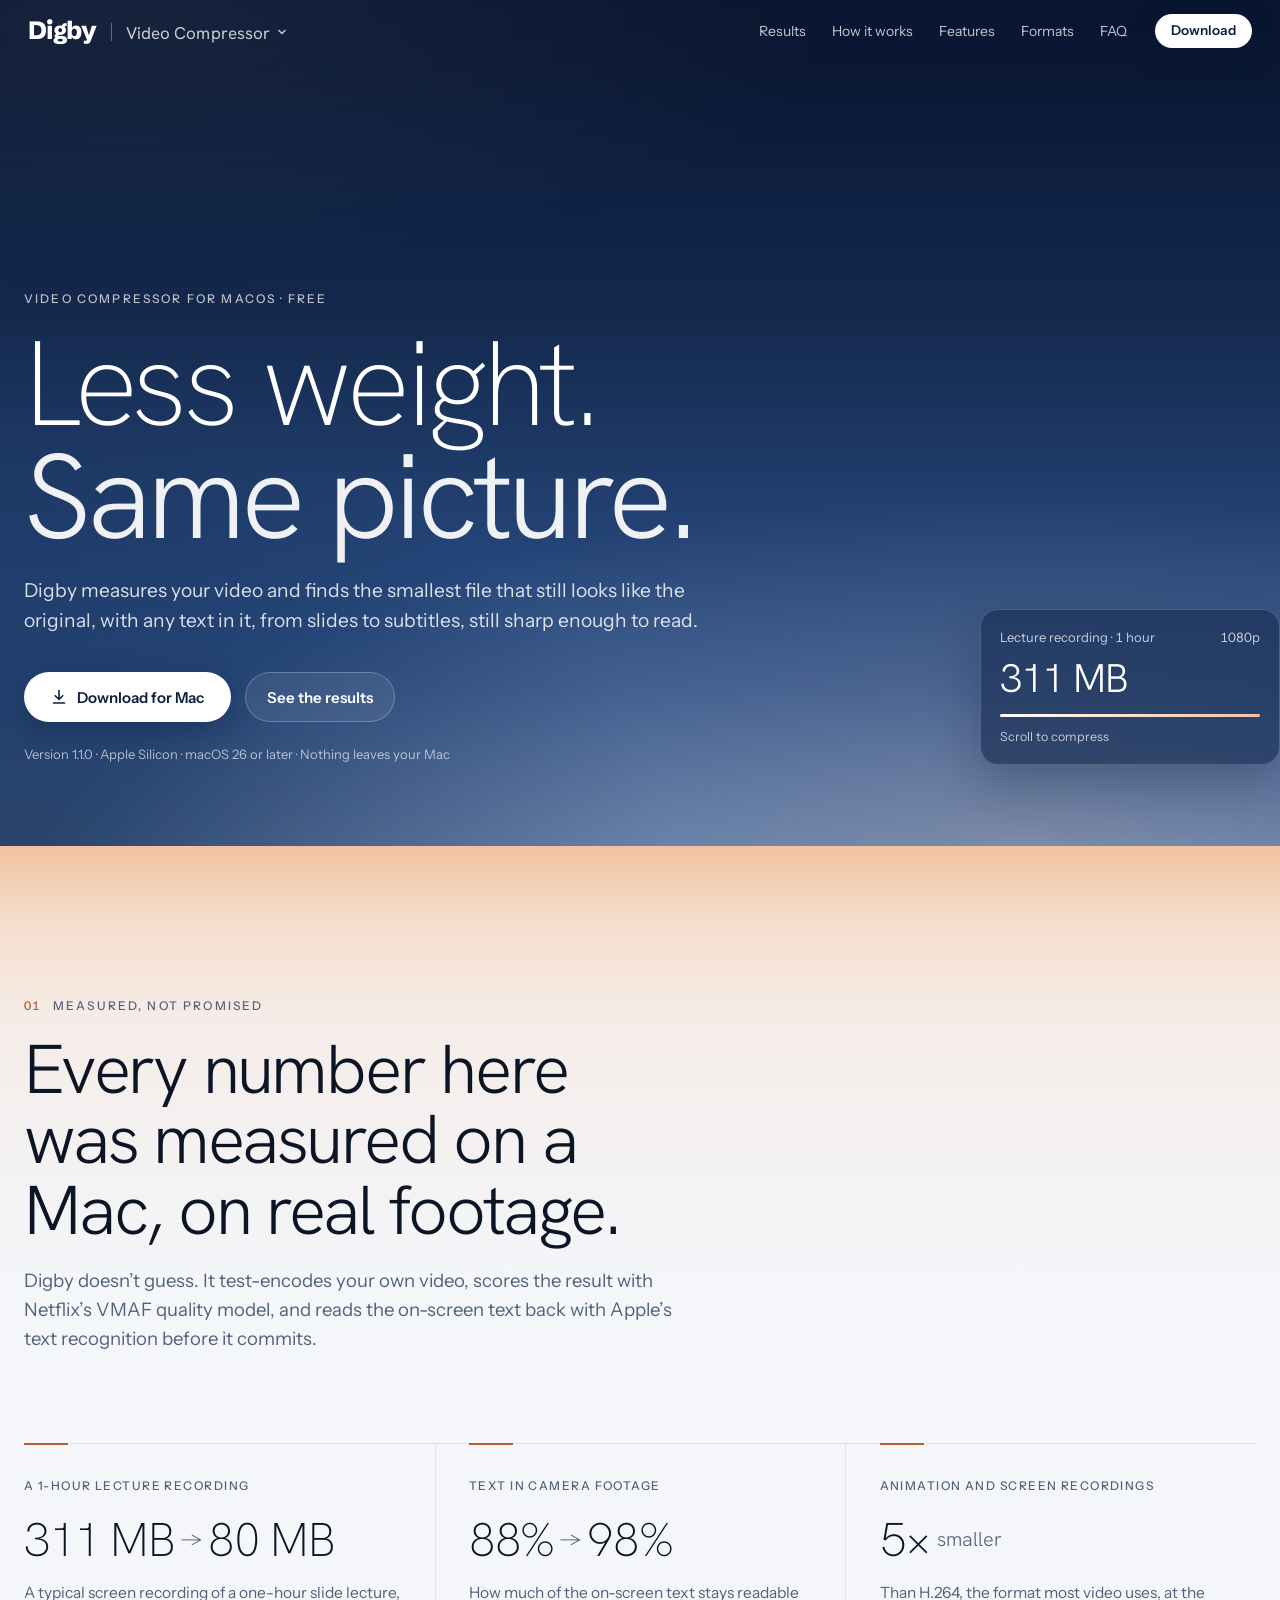
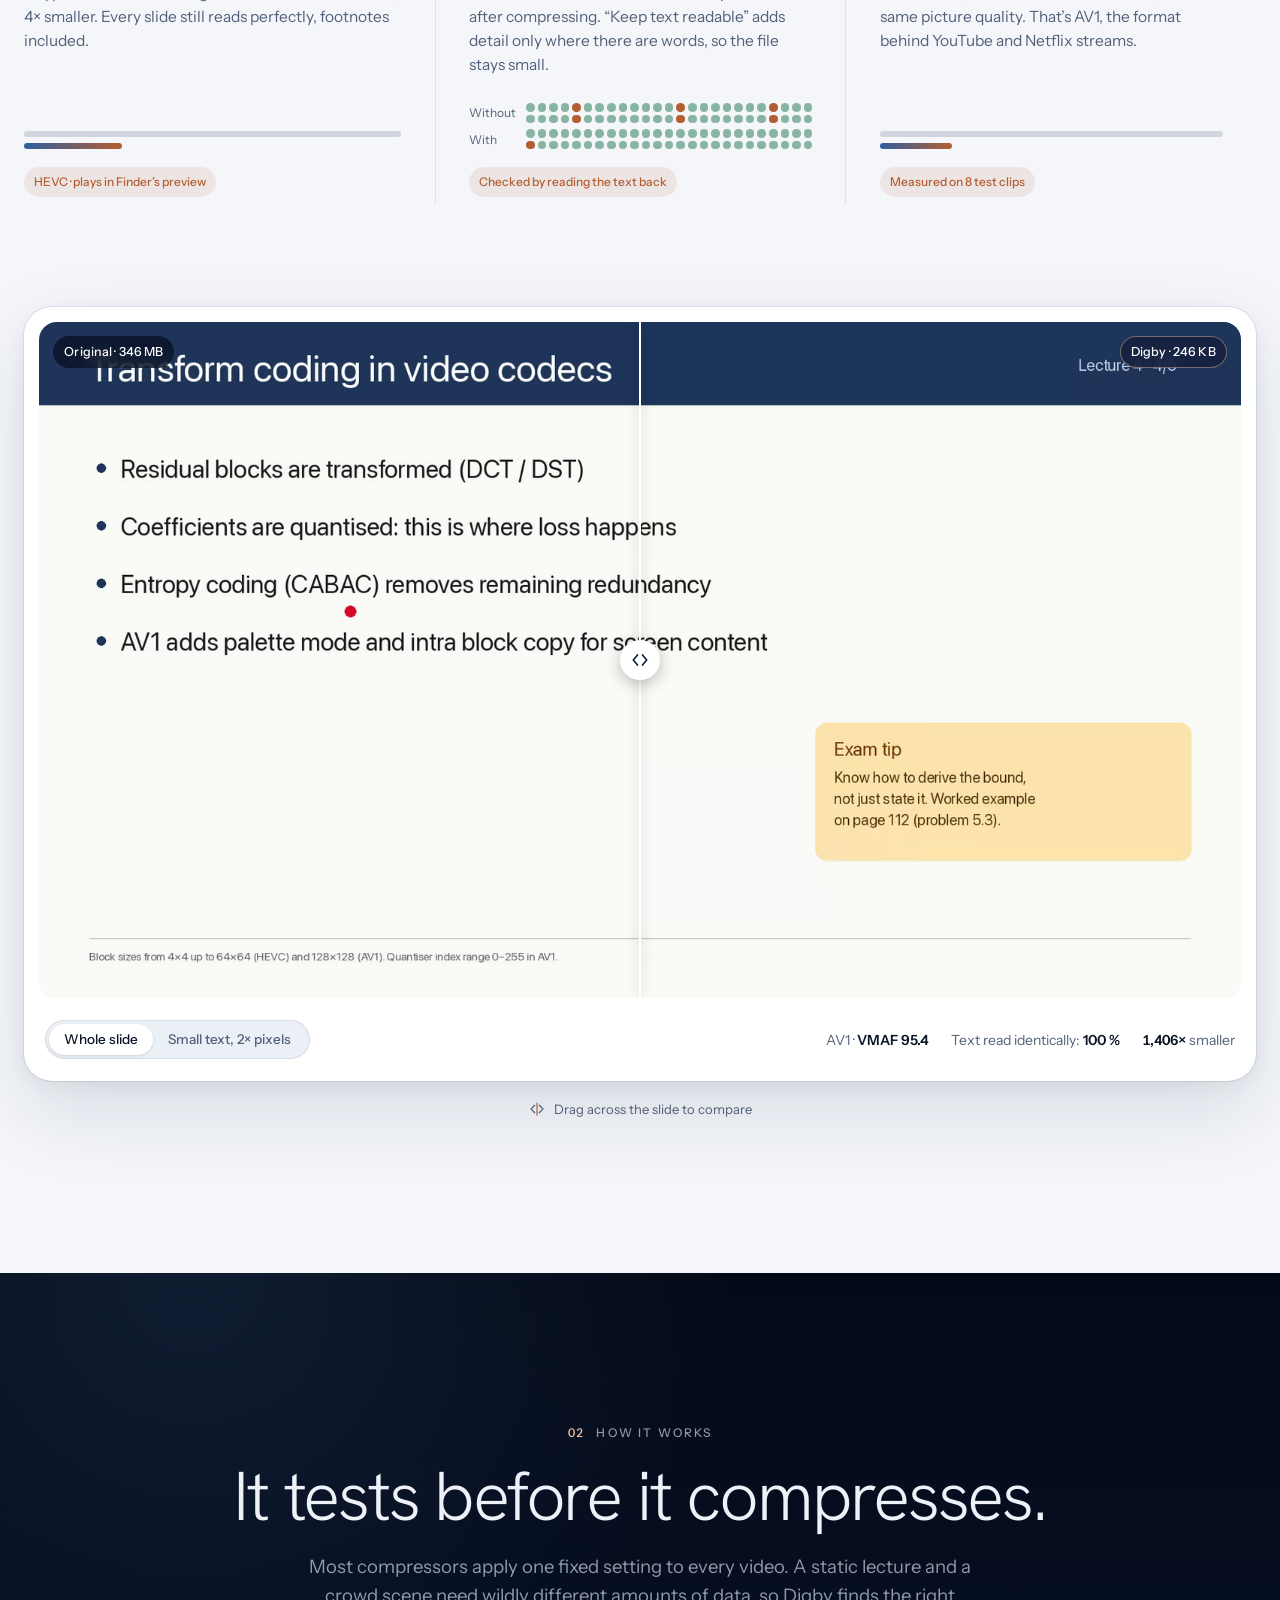
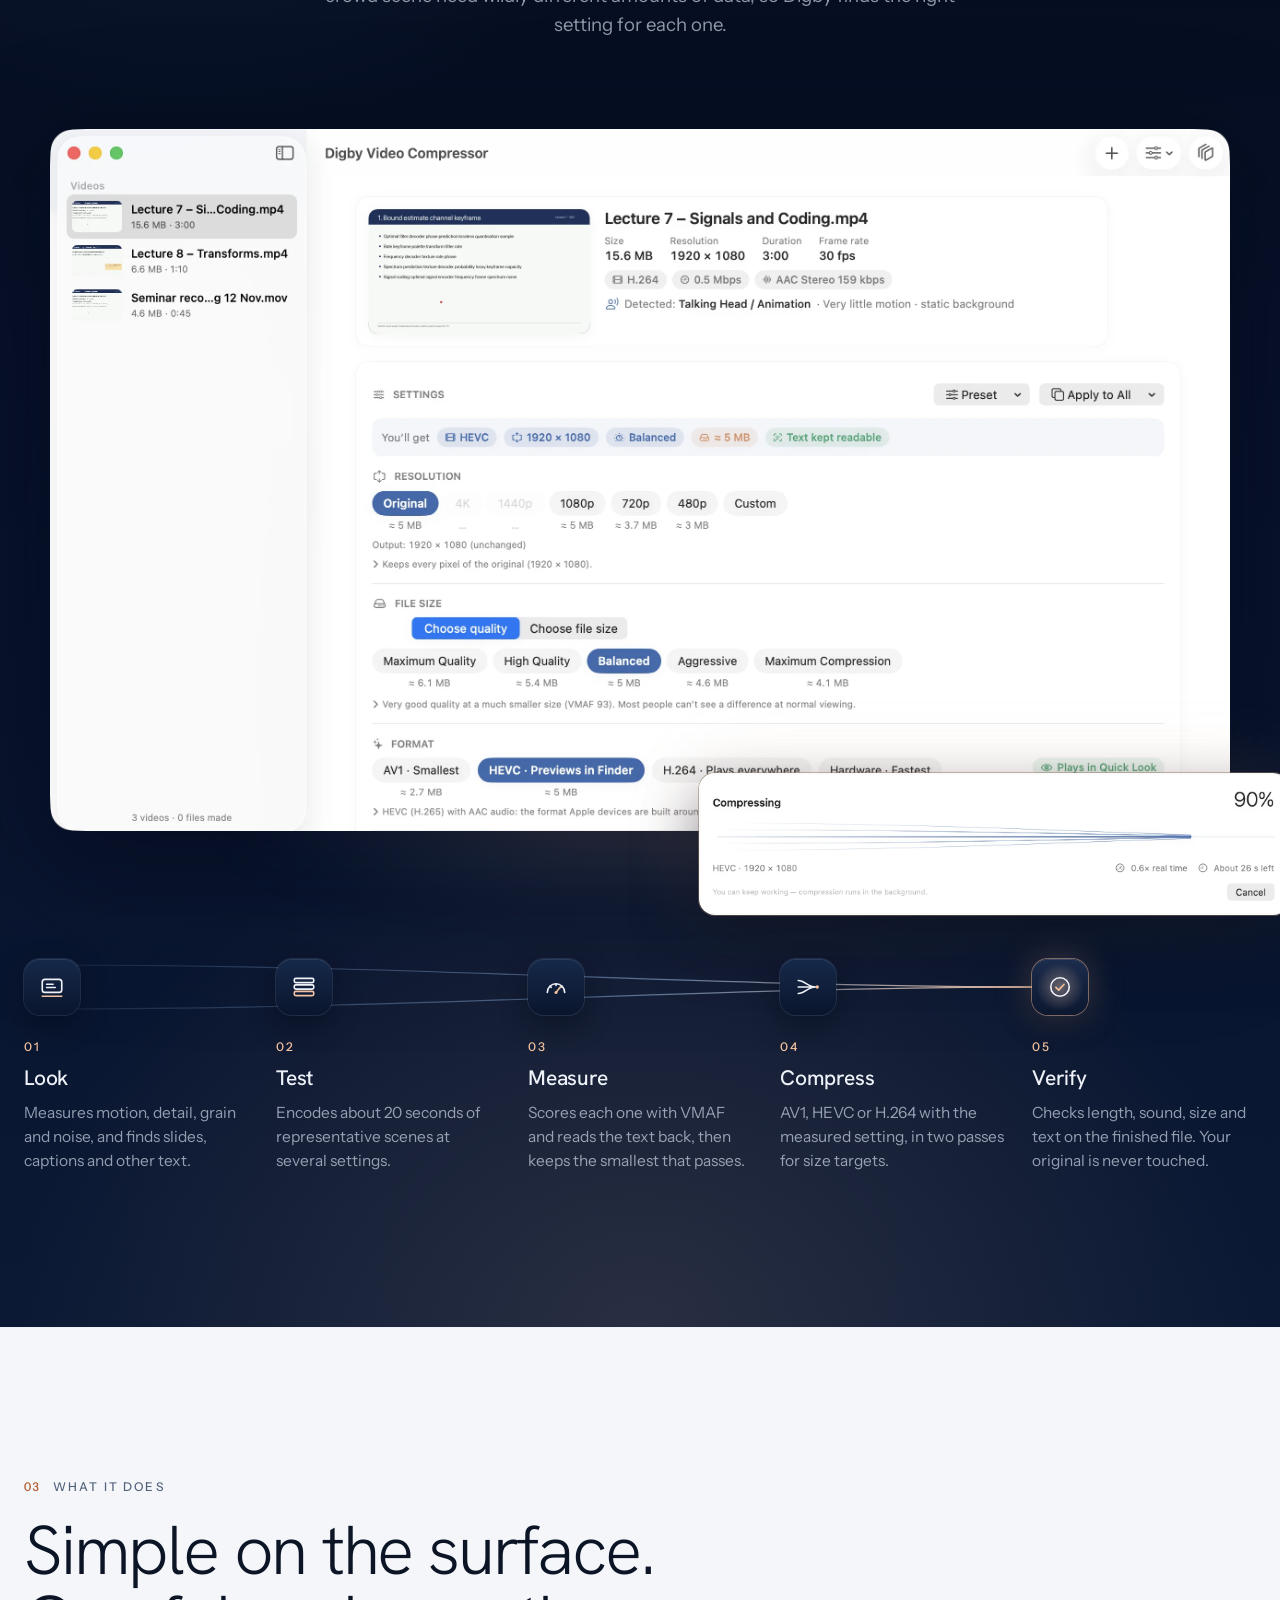
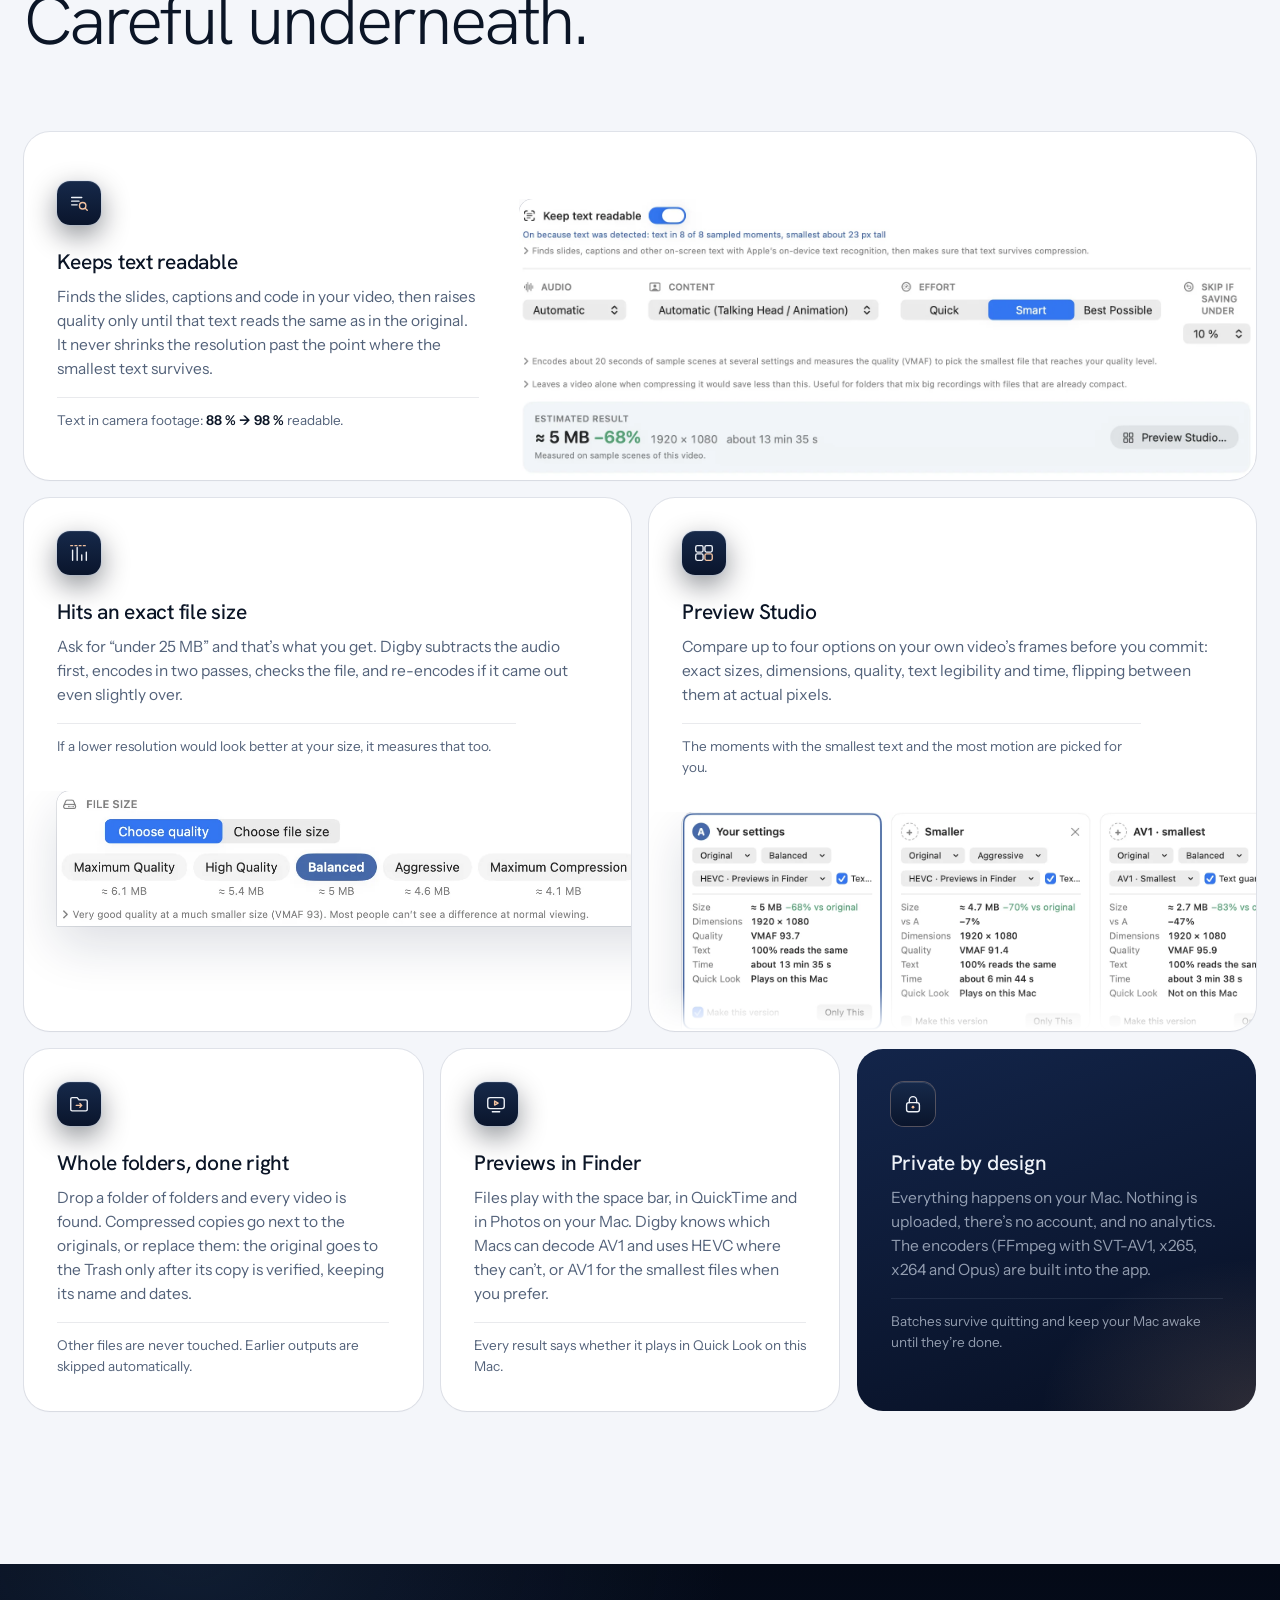
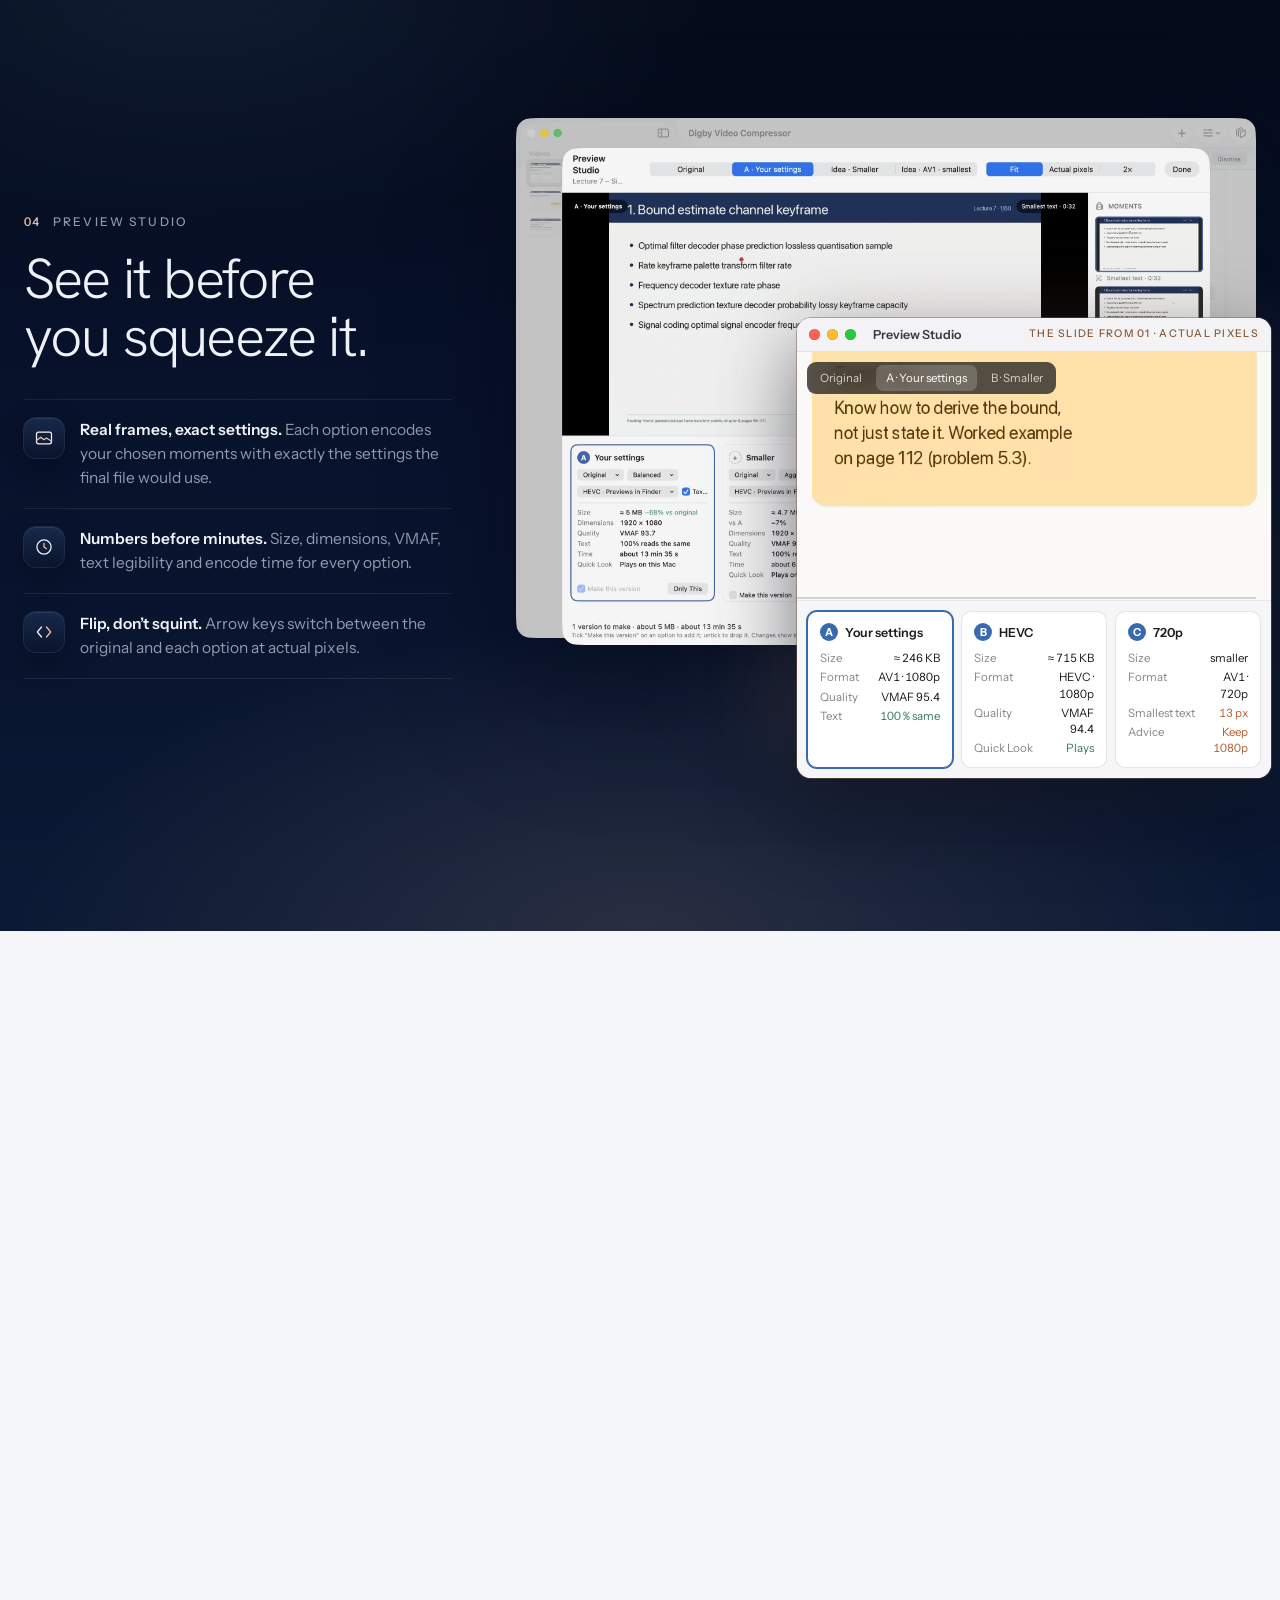
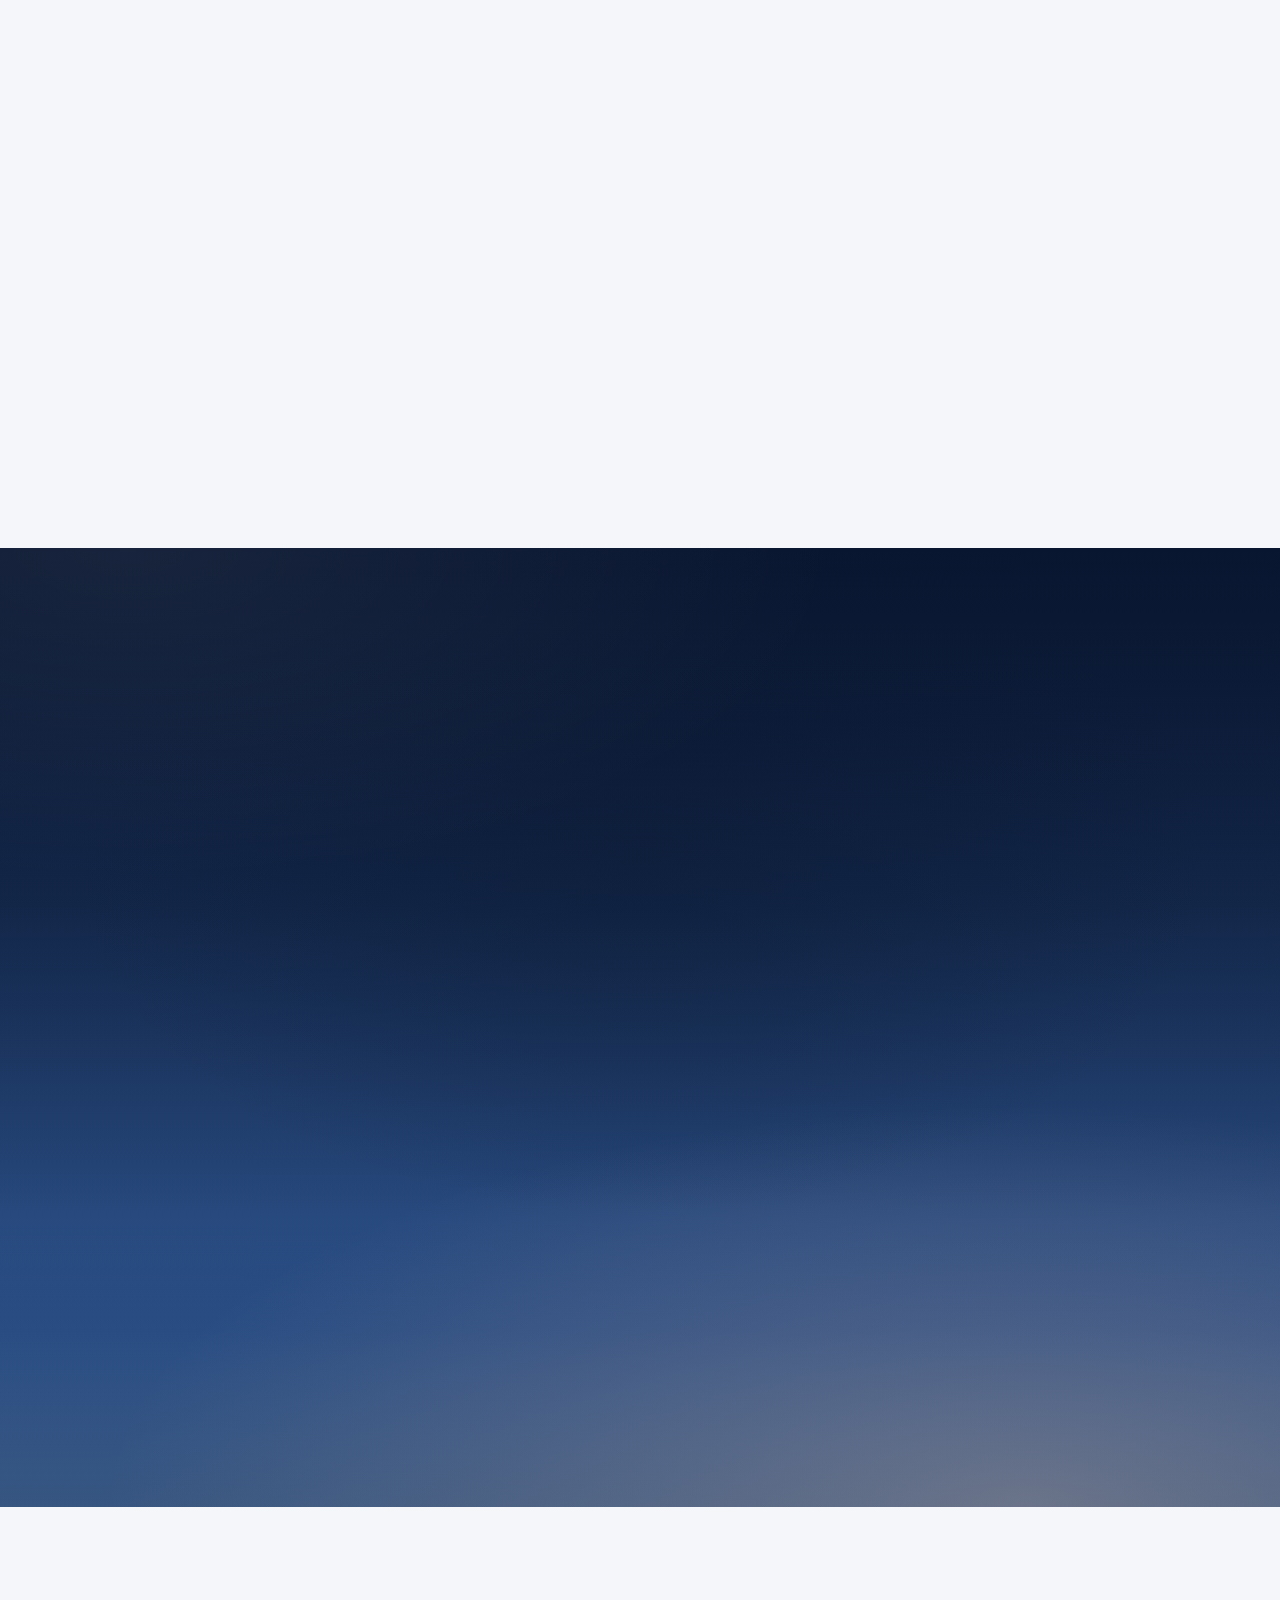
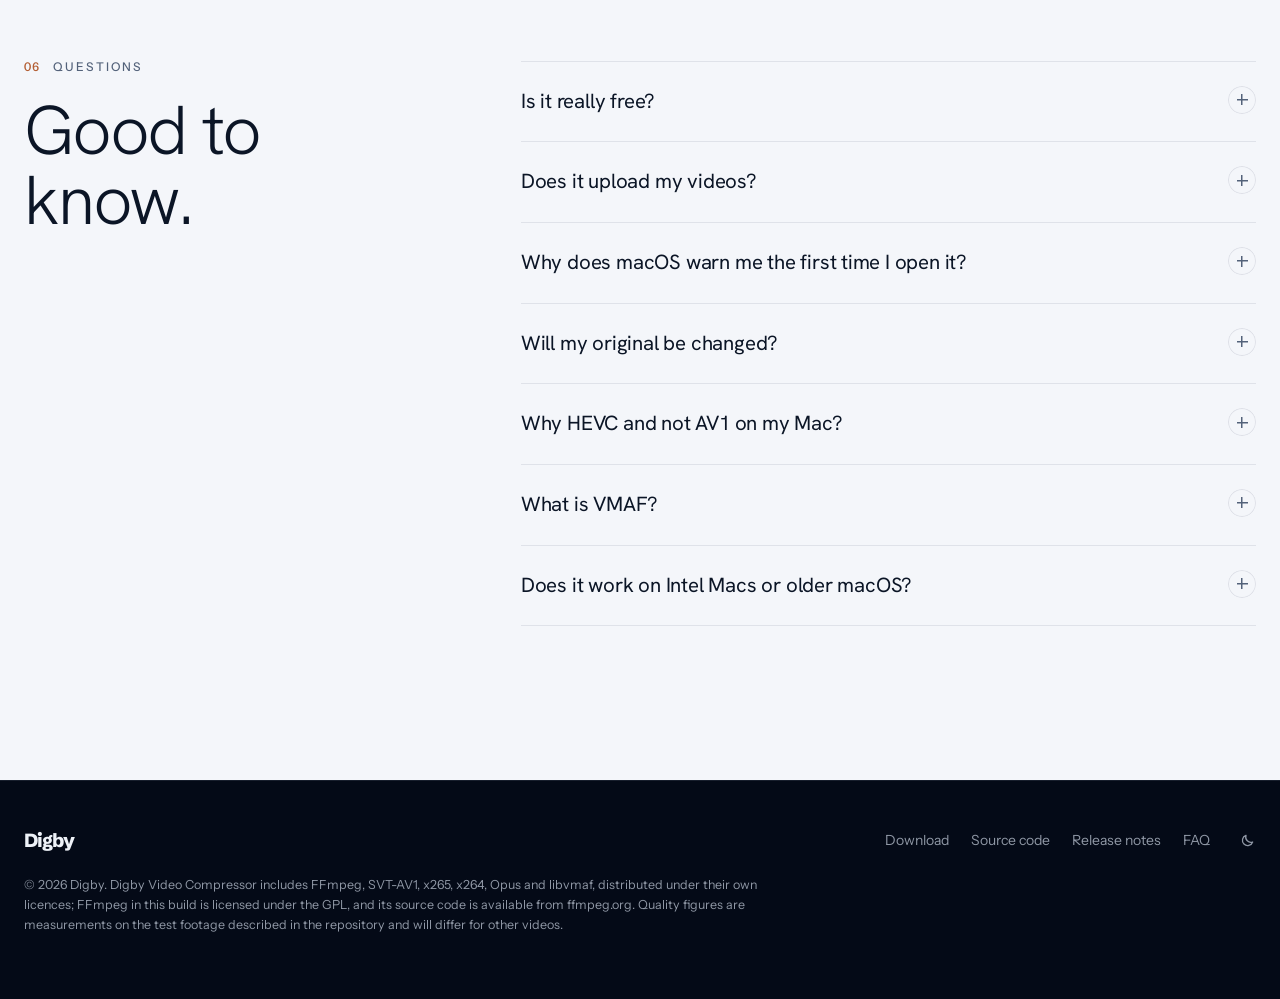
==== commit 18b91f0f: "App switcher in both app navs; Downloader nav gets section links like the Compressor" ====
--- a/compressor/index.html
+++ b/compressor/index.html
@@ -80,6 +80,40 @@
 @media (max-width: 760px) { .digby-lockup .dg-rule { margin: 0 .4em 0 .44em } .digby-lockup .dg-product { font-size: .6em; letter-spacing: .01em } }
 /* small phones: the whole lockup shrinks with the viewport (full size down to ~360px), never drops the product name */
 @media (max-width: 430px) { nav .brand.digby-lockup { font-size: clamp(16px, calc((100vw - 140px) / 8.6), 25px) } }
+/* Digby app switcher: a small chevron after the lockup opens the family list (works without JS; JS only adds close-on-outside/Escape).
+   The panel is positioned against the fixed nav, so it sits at the page edge on every width. */
+nav .brandset { display: flex; align-items: center; gap: 6px; min-width: 0 }
+nav details.sw { position: static; border: 0; flex: none }
+nav details.sw > summary.sw-b { list-style: none; display: grid; place-items: center; width: 28px; height: 28px; padding: 0; margin: 0; border-radius: 8px; cursor: pointer;
+  font: inherit; color: rgba(255, 255, 255, .72); transform: translateY(1px); transition: background .2s, color .2s }
+nav details.sw > summary.sw-b::-webkit-details-marker { display: none }
+nav details.sw > summary.sw-b::after { content: none; display: none }
+nav details.sw > summary.sw-b svg { width: 12px; height: 12px; transition: transform .25s }
+nav details.sw > summary.sw-b:hover, nav details.sw[open] > summary.sw-b { background: rgba(255, 255, 255, .12); color: #fff }
+nav details.sw[open] > summary.sw-b svg { transform: rotate(180deg) }
+nav details.sw > summary.sw-b:focus-visible { outline: 2px solid rgba(255, 255, 255, .8); outline-offset: 2px }
+.sw-p { position: absolute; z-index: 20; top: calc(100% - 4px); left: max(16px, env(safe-area-inset-left, 0px)); width: min(340px, calc(100vw - 32px));
+  display: grid; gap: 2px; padding: 8px; border-radius: 18px; background: #fff; color: #0E1726; font: 400 14px/1.35 var(--body, -apple-system, sans-serif);
+  box-shadow: 0 24px 60px rgba(4, 10, 25, .35), 0 0 0 1px rgba(14, 31, 61, .06); animation: sw-in .2s ease-out }
+@keyframes sw-in { from { opacity: 0; transform: translateY(-6px) } }
+.sw-p .sw-k { margin: 0; font-family: inherit; font-weight: 600; font-size: 10.5px; line-height: 1; letter-spacing: .14em; text-transform: uppercase; color: #5A6A80; padding: 10px 10px 8px }
+.sw-p a { display: flex; align-items: center; gap: 12px; padding: 10px; border-radius: 12px; text-decoration: none; color: inherit }
+.sw-p a:hover, .sw-p a:focus-visible { background: #F1F4F9; outline: none }
+.sw-p img { width: 40px; height: 40px; flex: none }
+.sw-p .sw-t { display: grid; gap: 2px; flex: 1; min-width: 0 }
+.sw-p b { font-weight: 600 } .sw-p i { font-style: normal; color: #5A6A80; font-size: 13px }
+.sw-p em { font-style: normal; font-size: 11.5px; white-space: nowrap; padding: 4px 8px; border-radius: 99px; color: #4E7D63; background: color-mix(in srgb, #4E7D63 12%, #fff) }
+.sw-p a.sw-all { color: #5A6A80; border-top: 1px solid #E6EAF0; border-radius: 0 0 12px 12px; margin-top: 4px; padding-block: 12px 10px }
+@media (min-width: 761px) { .sw-p { left: max(28px, env(safe-area-inset-left, 0px)) } }
+@media (prefers-color-scheme: dark) { :root:not([data-theme="light"]) .sw-p { background: #131B2A; color: #E6ECF5; box-shadow: 0 24px 60px rgba(0, 0, 0, .55), 0 0 0 1px rgba(255, 255, 255, .08) }
+  :root:not([data-theme="light"]) .sw-p a:hover { background: #1C2638 } :root:not([data-theme="light"]) .sw-k, :root:not([data-theme="light"]) .sw-p i, :root:not([data-theme="light"]) .sw-p a.sw-all { color: #95A3B8 }
+  :root:not([data-theme="light"]) .sw-p a.sw-all { border-color: rgba(255, 255, 255, .08) } :root:not([data-theme="light"]) .sw-p em { background: color-mix(in srgb, #4E7D63 22%, #131B2A); color: #93C4A8 } }
+:root[data-theme="dark"] .sw-p { background: #131B2A; color: #E6ECF5; box-shadow: 0 24px 60px rgba(0, 0, 0, .55), 0 0 0 1px rgba(255, 255, 255, .08) }
+:root[data-theme="dark"] .sw-p a:hover { background: #1C2638 } :root[data-theme="dark"] .sw-k, :root[data-theme="dark"] .sw-p i, :root[data-theme="dark"] .sw-p a.sw-all { color: #95A3B8 }
+:root[data-theme="dark"] .sw-p a.sw-all { border-color: rgba(255, 255, 255, .08) } :root[data-theme="dark"] .sw-p em { background: color-mix(in srgb, #4E7D63 22%, #131B2A); color: #93C4A8 }
+@media (prefers-reduced-motion: reduce) { .sw-p { animation: none } }
+/* small phones: the lockup shrinks with the viewport, leaving room for the chevron and Download */
+@media (max-width: 430px) { nav .brand.digby-lockup { font-size: clamp(15px, calc((100vw - 176px) / 8.6), 25px) } nav details.sw > summary.sw-b { width: 26px; height: 26px } }
 /* nav layout: Download always on the right; never wraps */
 @media (max-width: 900px) { nav .links .nav-opt { display: none } }
 @media (max-width: 760px) { nav { gap: 16px } nav > .btn-small { margin-left: auto } }
@@ -317,9 +351,20 @@
 <script>document.documentElement.classList.add('js')</script>
 
 <nav id="nav">
+  <div class="brandset">
   <a class="brand digby-lockup" href="../digby/" aria-label="Digby home">
     <span class="dg-mark">Digby</span><span class="dg-rule" aria-hidden="true"></span><span class="dg-product">Video Compressor</span>
   </a>
+  <details class="sw">
+    <summary class="sw-b" aria-label="Digby apps" title="Digby apps"><svg viewBox="0 0 12 12" fill="none" stroke="currentColor" stroke-width="1.7" stroke-linecap="round" stroke-linejoin="round" aria-hidden="true"><path d="M3 4.5 6 7.5 9 4.5"/></svg></summary>
+    <div class="sw-p" role="group" aria-label="Digby apps">
+      <p class="sw-k">Digby apps</p>
+      <a href="#top" aria-current="page"><img src="../digby/assets/compressor-icon.png" alt="" width="40" height="40"><span class="sw-t"><b>Video Compressor</b><i>Make any video far smaller</i></span><em>You’re here</em></a>
+      <a href="../downloader/"><img src="../digby/assets/downloader-icon.png" alt="" width="40" height="40"><span class="sw-t"><b>Video Downloader</b><i>Keep videos at the quality you choose</i></span></a>
+      <a class="sw-all" href="../digby/">All Digby apps <span aria-hidden="true">→</span></a>
+    </div>
+  </details>
+</div>
   <div class="links"><a href="#results">Results</a><a class="nav-opt" href="#how">How it works</a><a href="#features">Features</a><a href="#formats">Formats</a><a href="#faq">FAQ</a></div>
   <a class="btn btn-light btn-small" href="#download" data-pull>Download</a>
 </nav>
@@ -765,5 +810,9 @@
   names.forEach(function(n, i){ var b = document.createElement("button"); b.textContent = (i + 1) + " · " + n; b.onclick = function(){ set(i + 1, true) }; bar.appendChild(b) });
   set(+(location.hash.match(/#o(\d)/) || [0,1])[1]);
 })();</script>
+<script>/* app switcher: close on outside click or Escape */
+(function(){var d=document.querySelector("details.sw");if(!d)return;
+document.addEventListener("click",function(e){if(d.open&&!d.contains(e.target))d.open=false});
+document.addEventListener("keydown",function(e){if(e.key==="Escape"&&d.open){d.open=false;d.querySelector("summary").focus()}})})();</script>
 </body>
 </html>
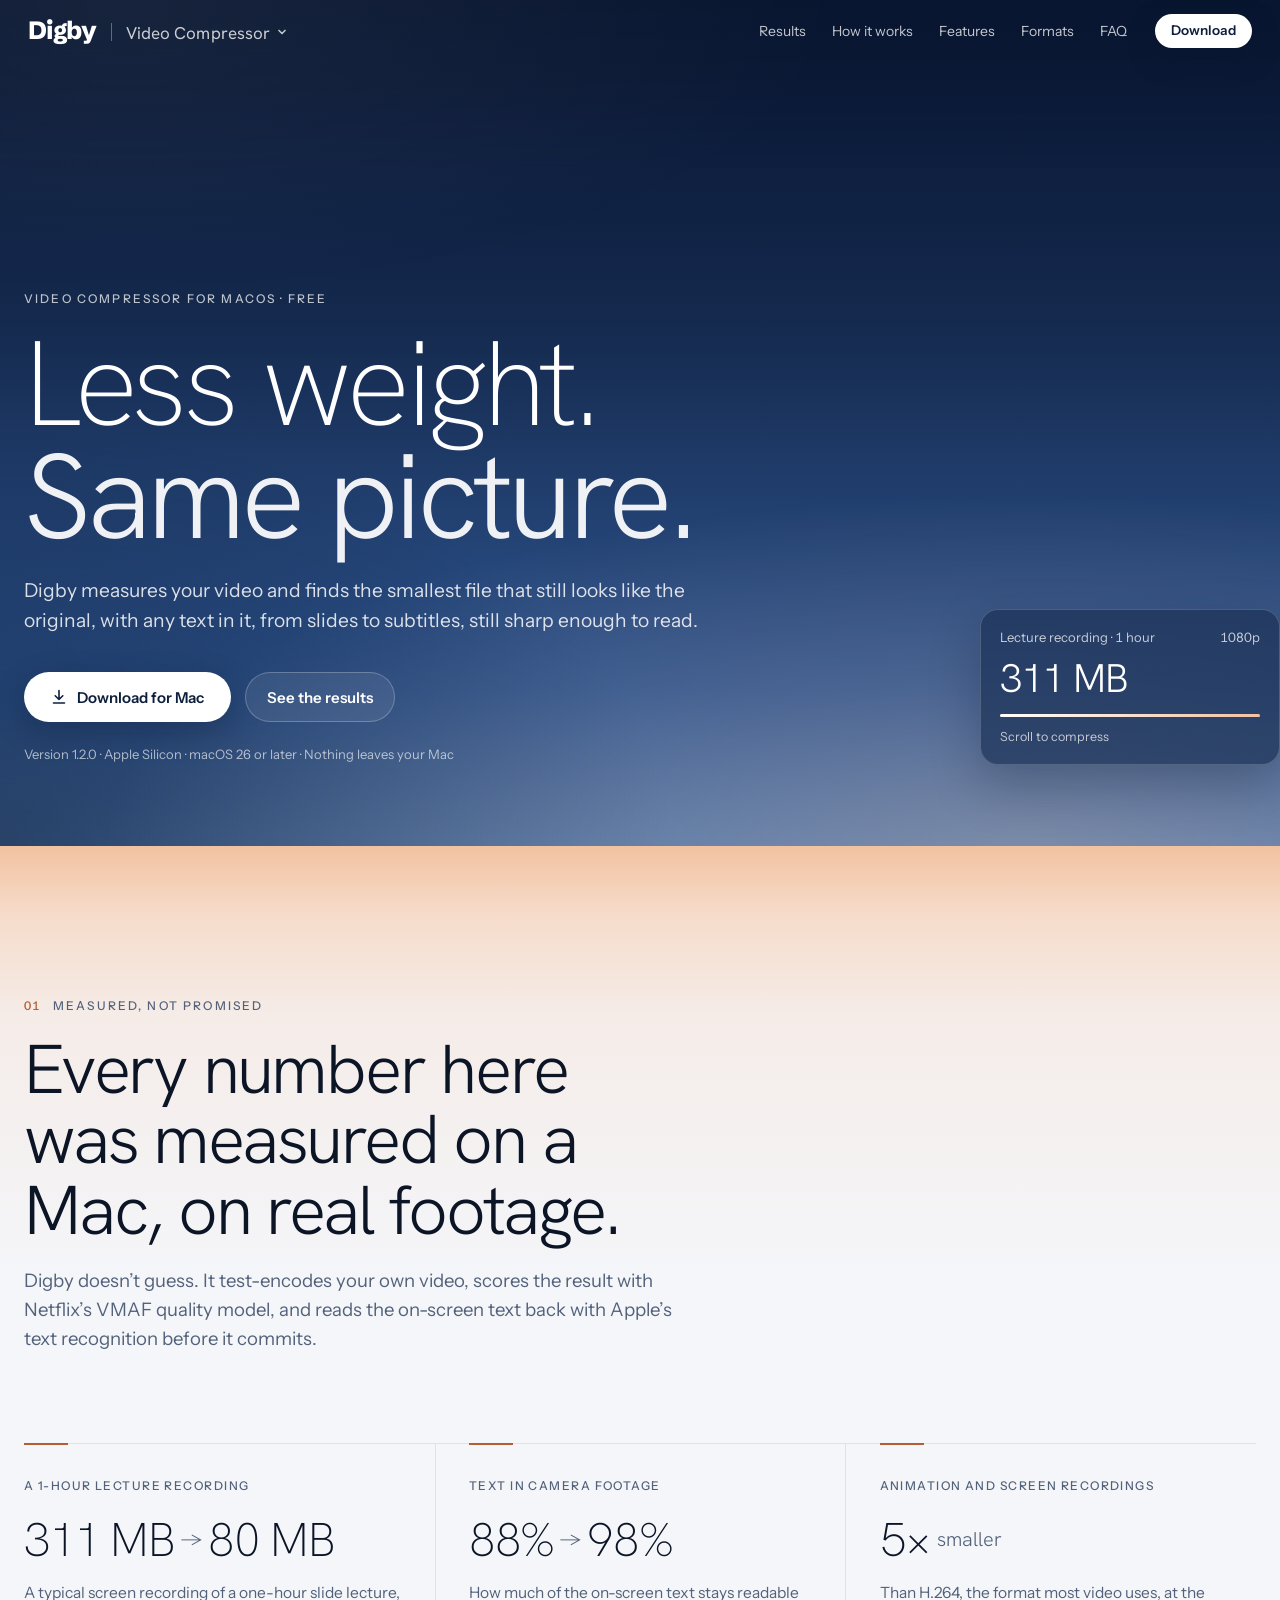
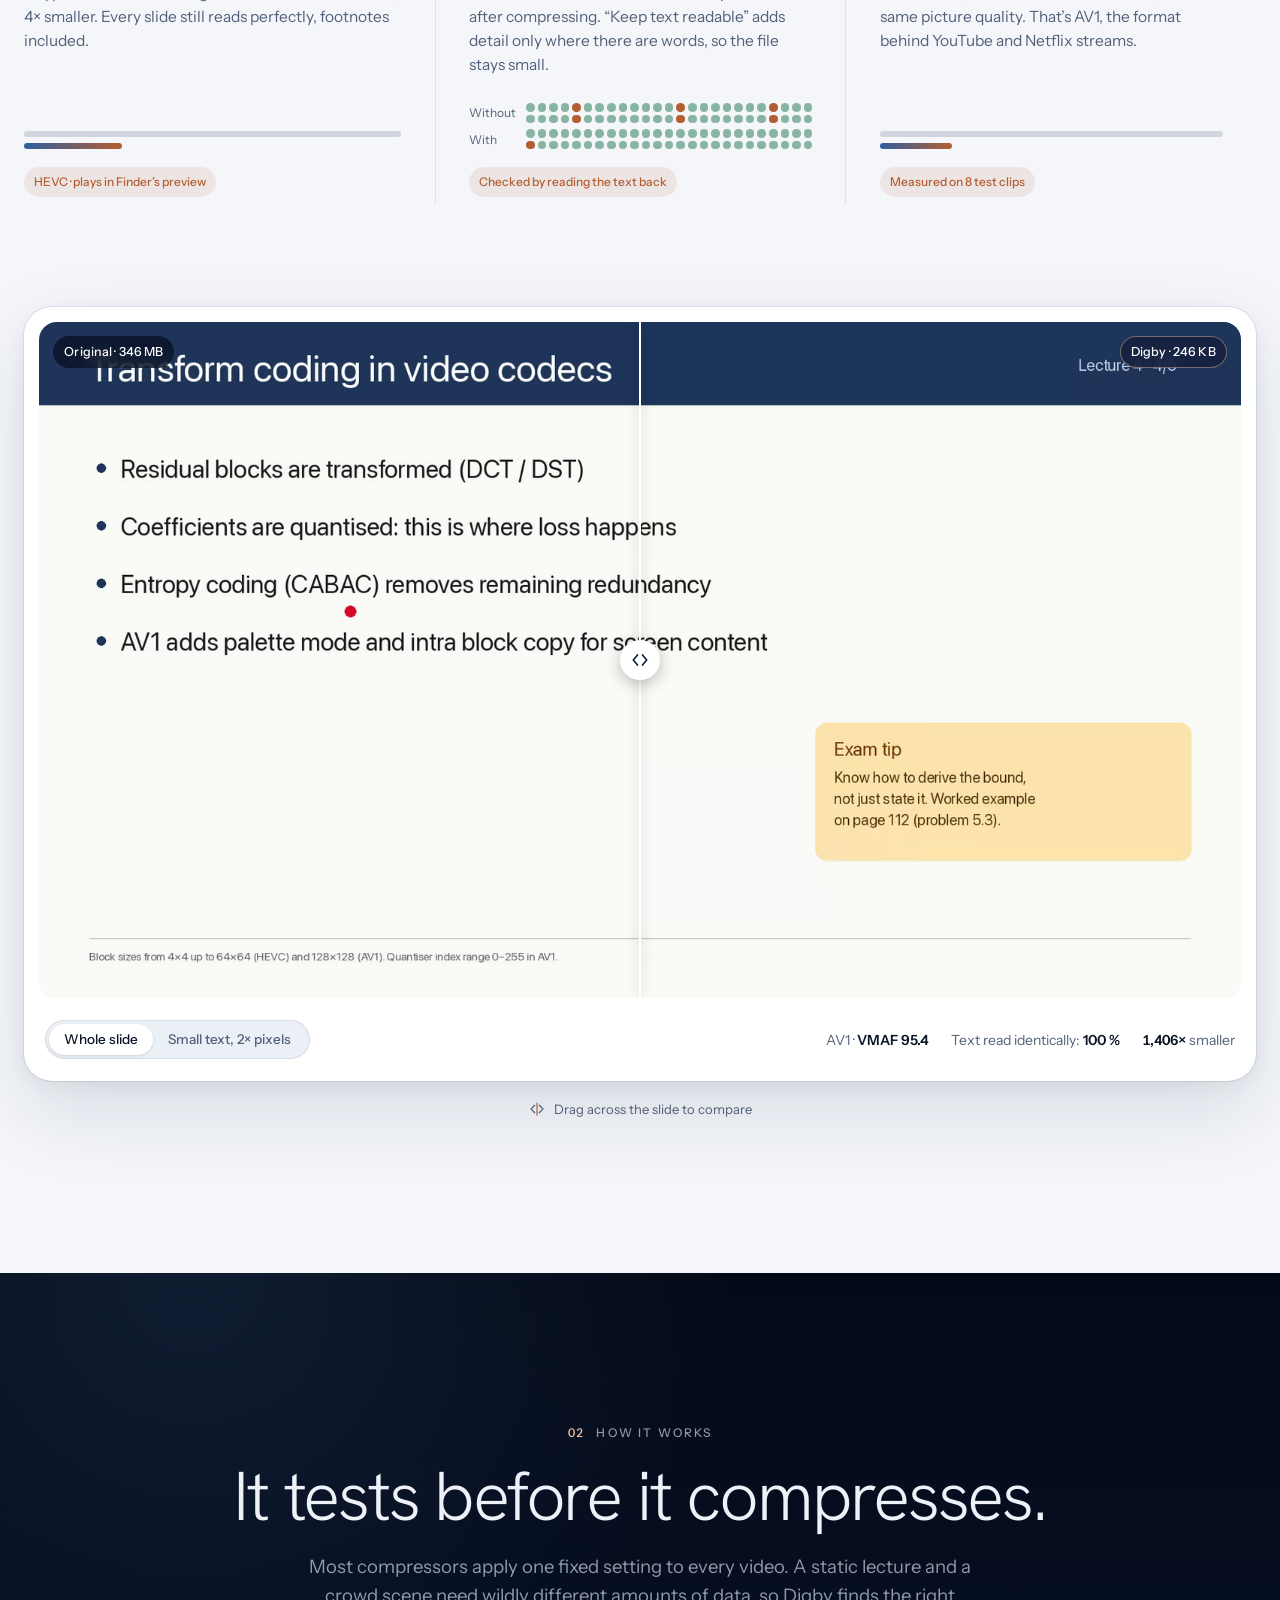
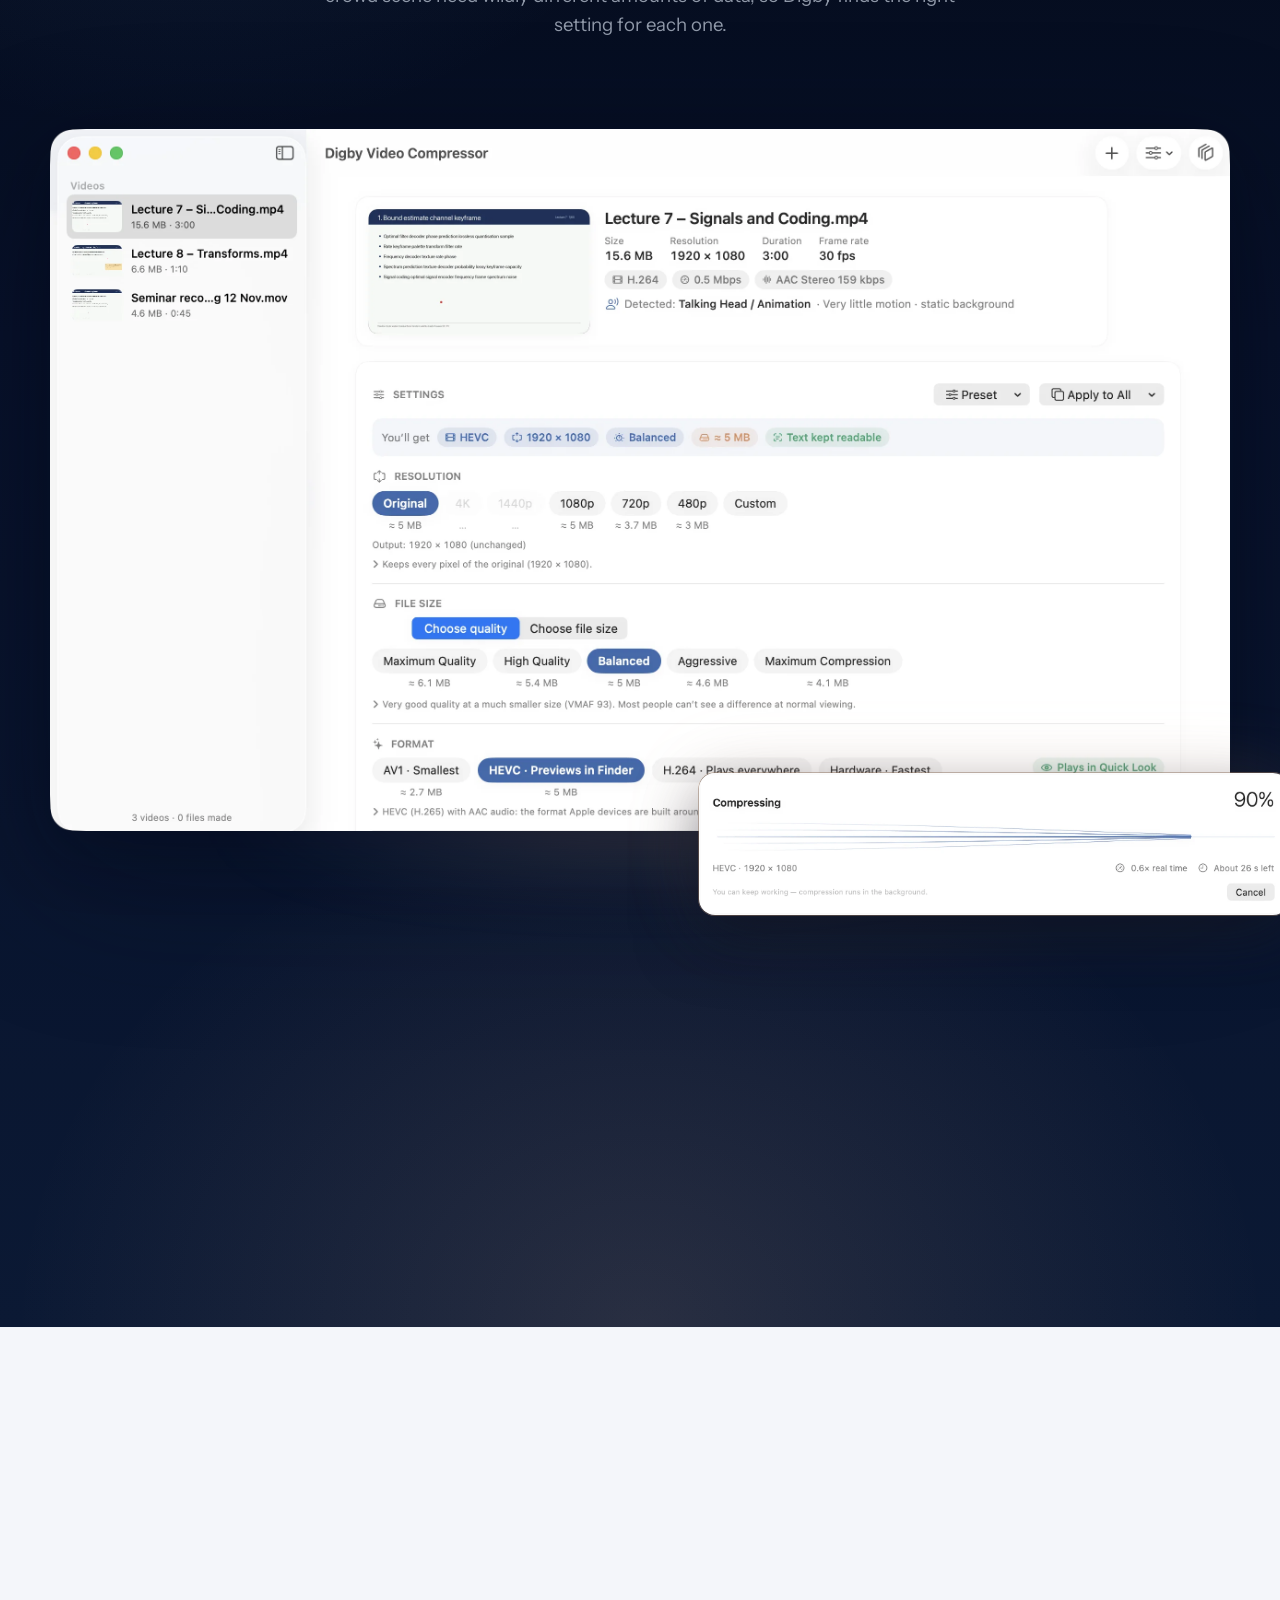
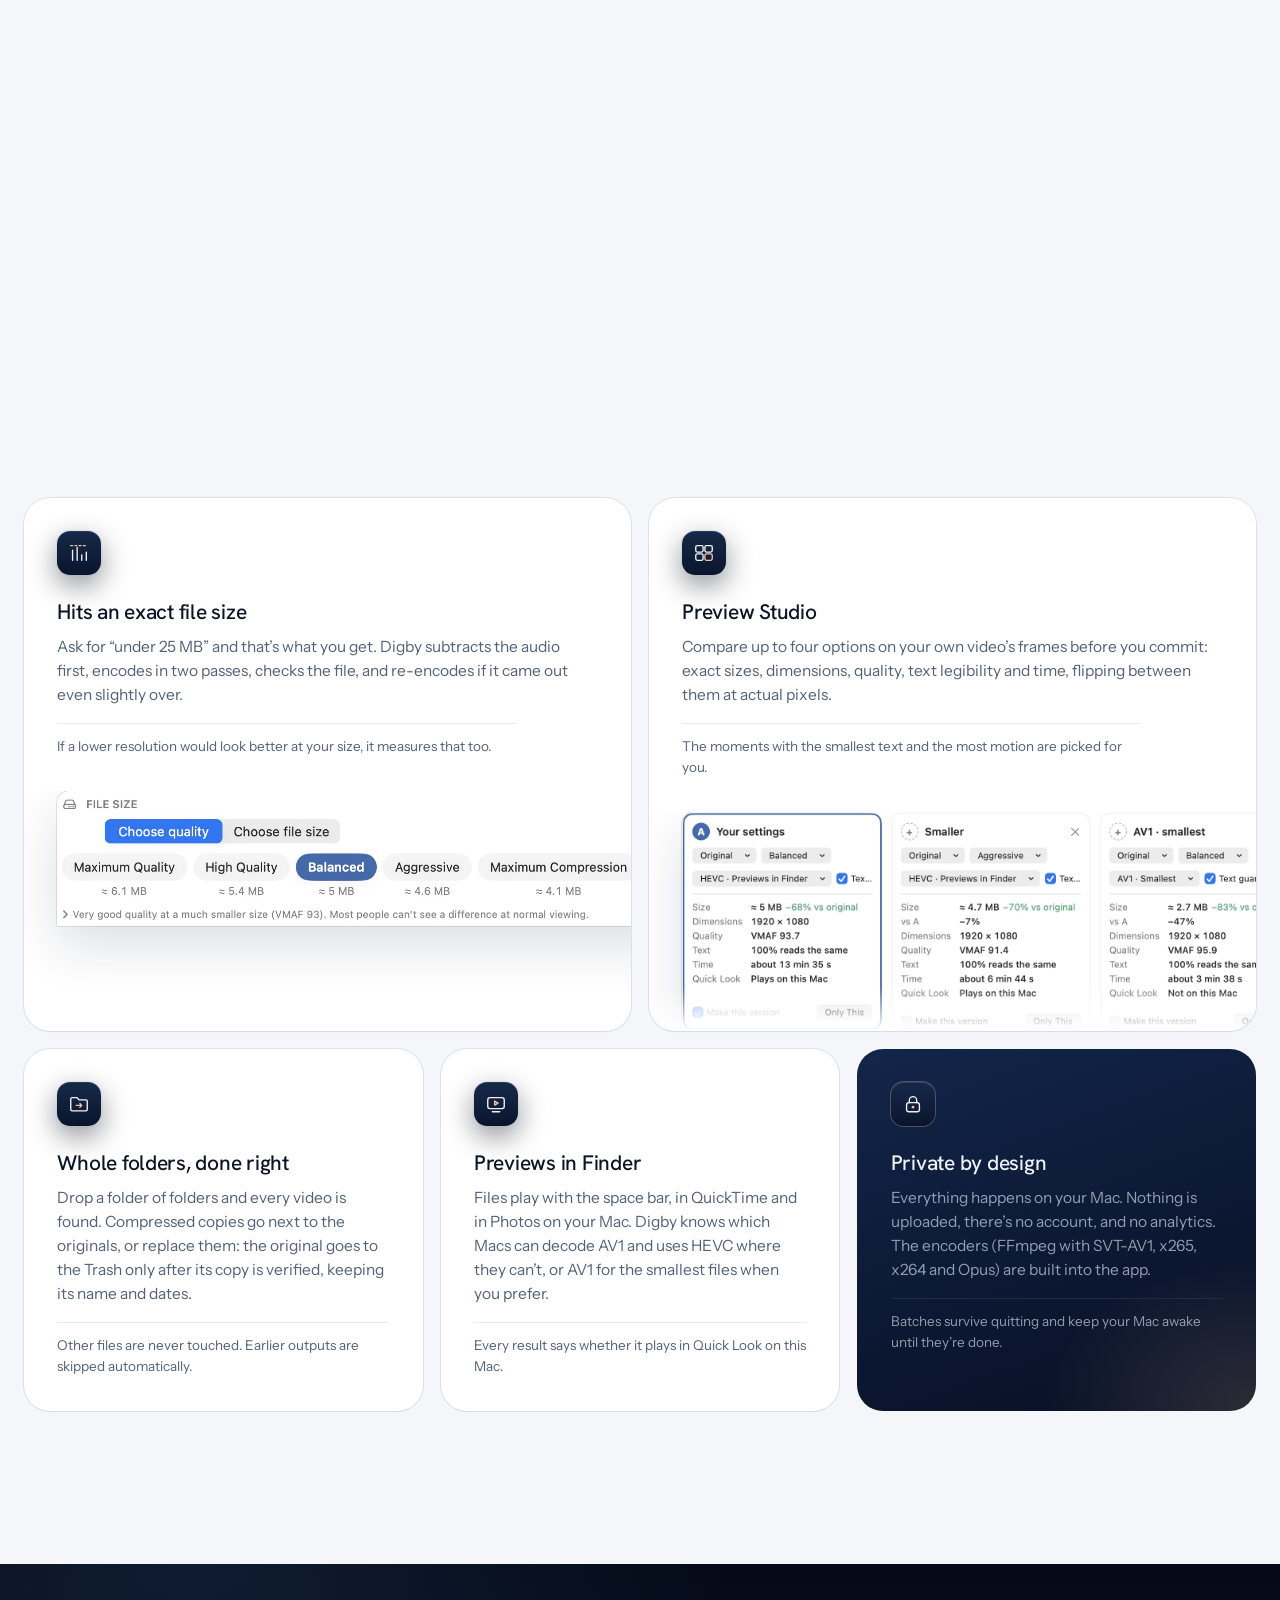
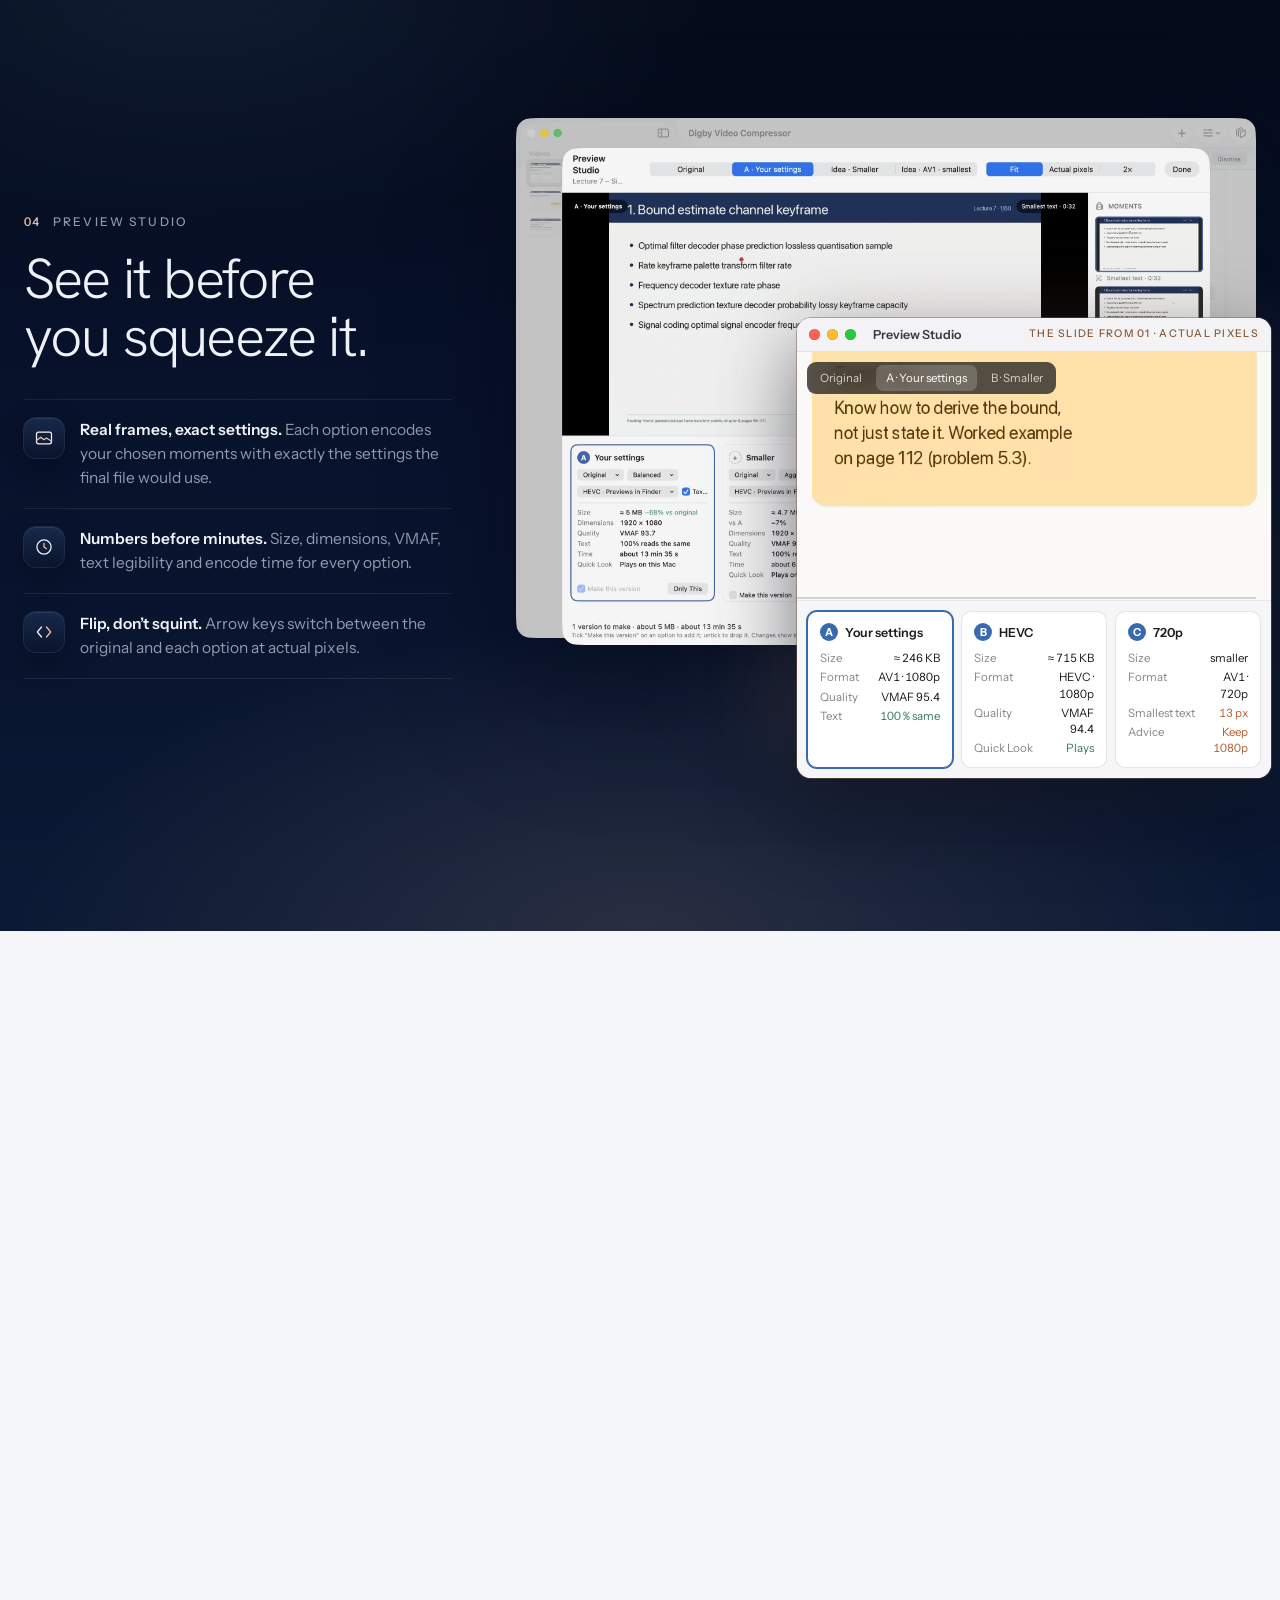
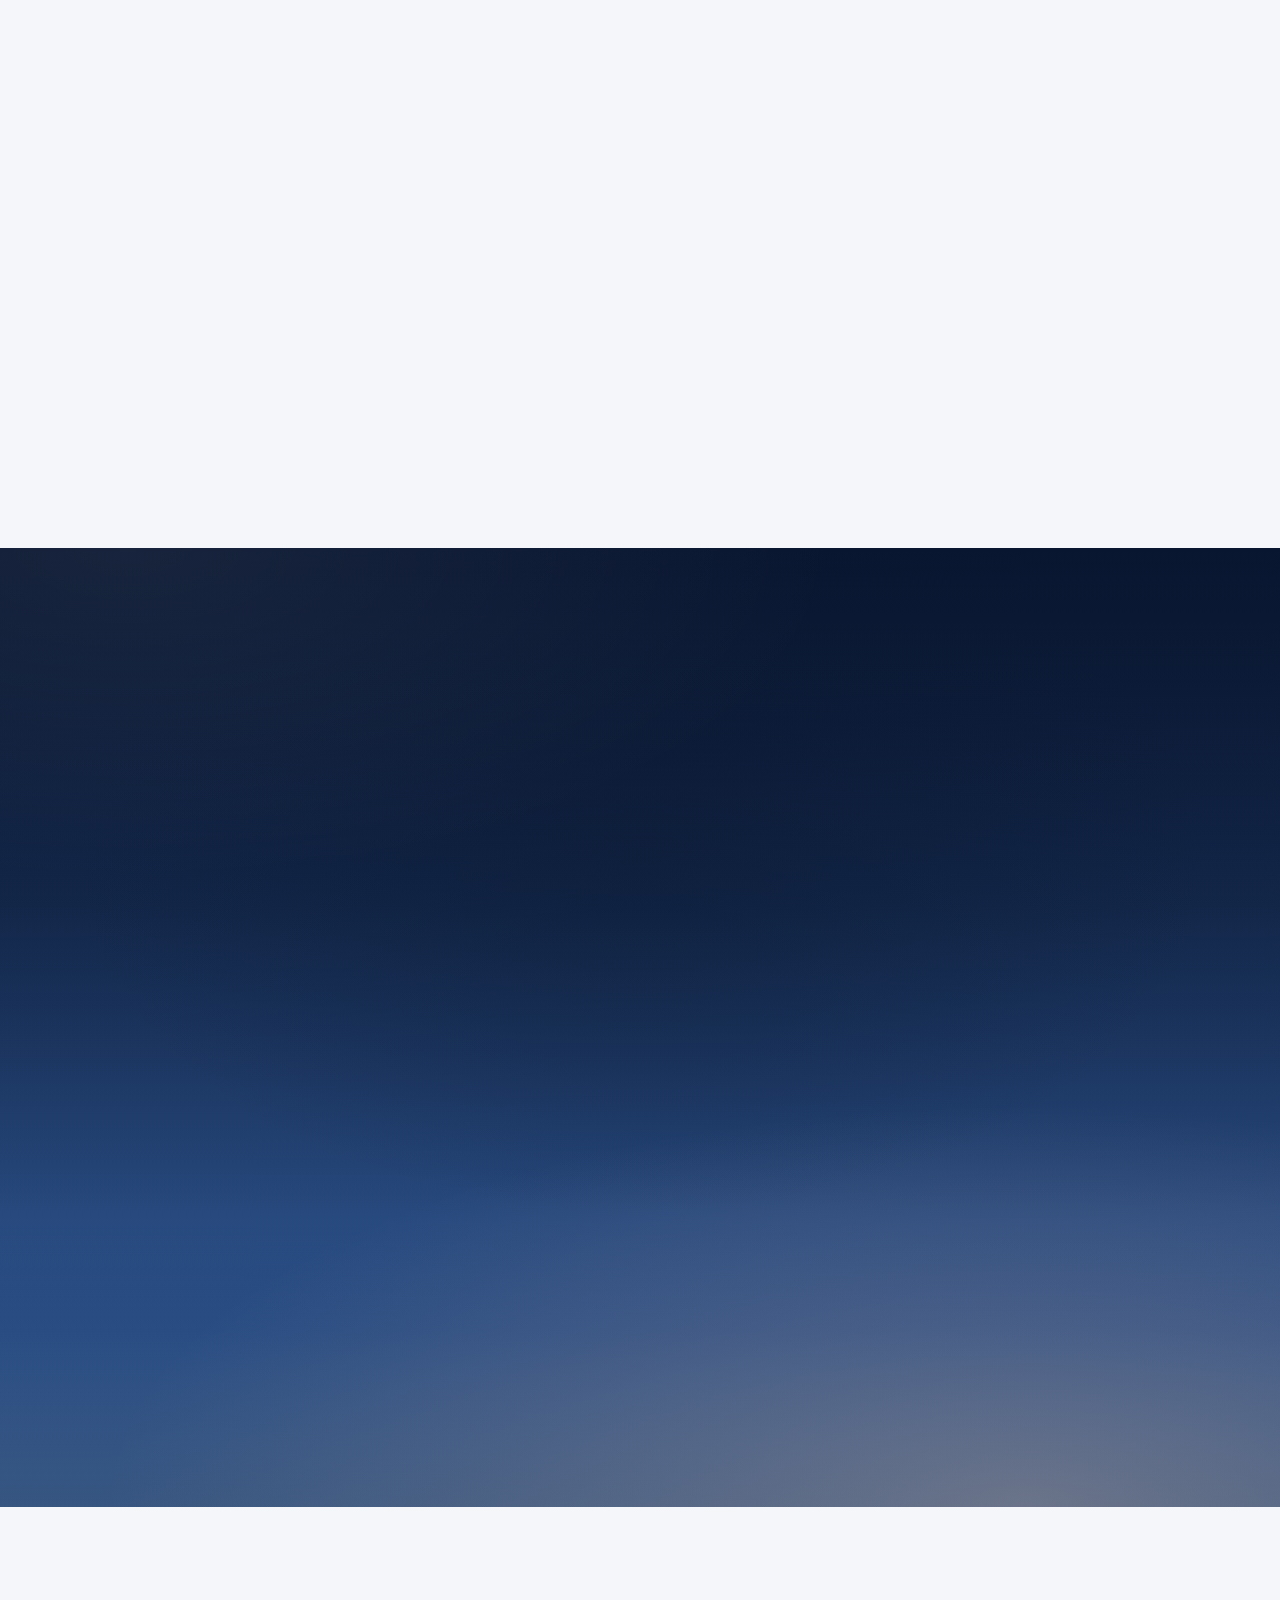
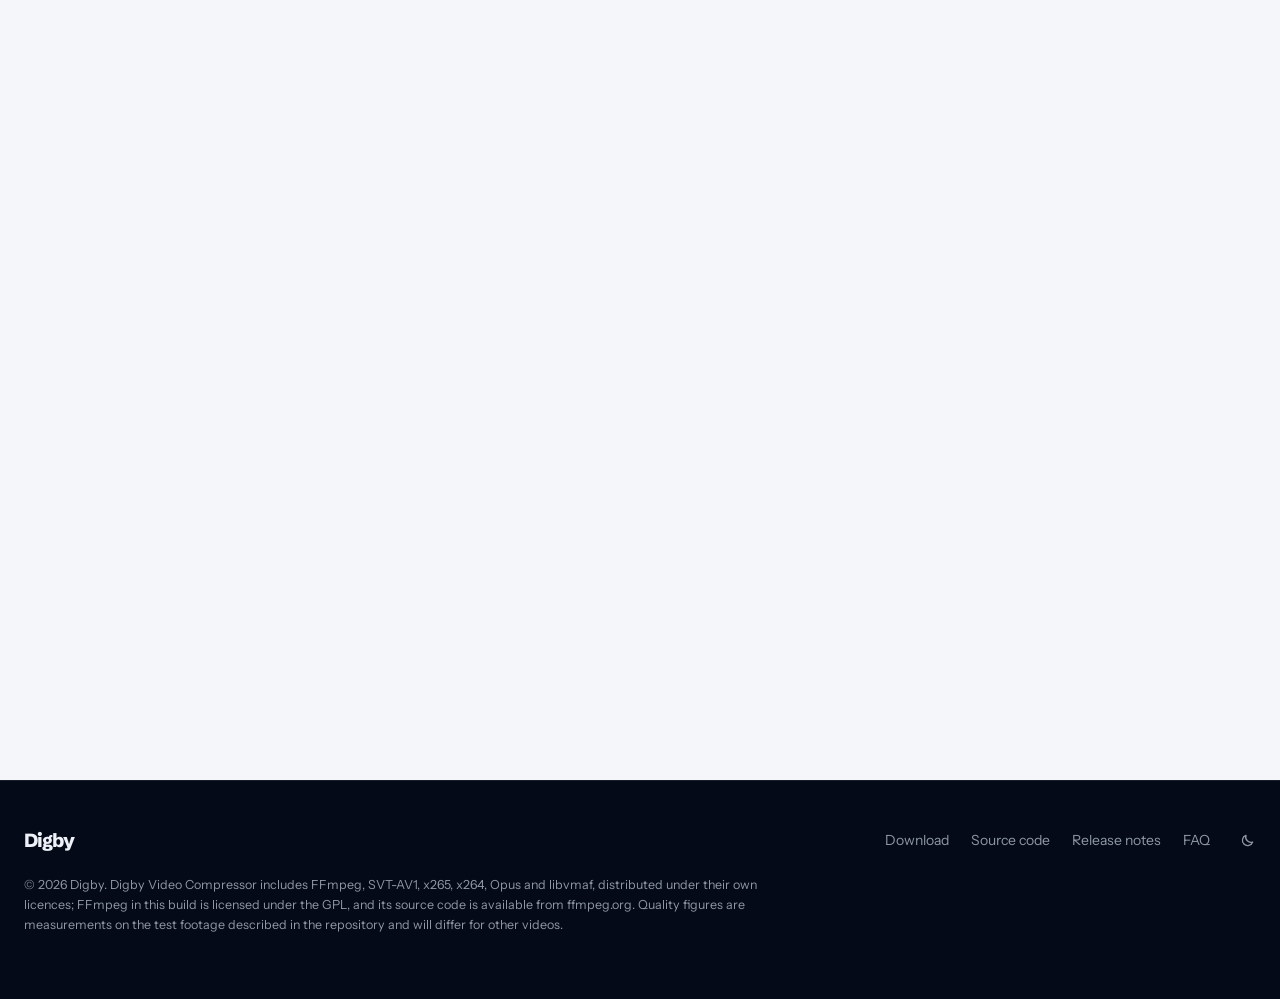
==== commit 4a4f68b9: "Download buttons open the Releases page; first-launch help moved to FAQ; canonical and absolute og i" ====
--- a/compressor/index.html
+++ b/compressor/index.html
@@ -7,7 +7,8 @@
 <meta name="description" content="Digby Video Compressor measures your video and finds the smallest file that still looks like the original, with any text in it still sharp enough to read. Free for macOS.">
 <meta property="og:title" content="Digby Video Compressor: less weight, same picture">
 <meta property="og:description" content="The smallest file that still looks like the original. Free for macOS.">
-<meta property="og:image" content="assets/icon-1024.png">
+<link rel="canonical" href="https://digbyapps.github.io/compressor/">
+<meta property="og:image" content="https://digbyapps.github.io/compressor/assets/icon-1024.png">
 <meta name="theme-color" content="#0E1F3D">
 <link rel="icon" href="assets/favicon.png">
 <link rel="apple-touch-icon" href="assets/icon-256.png">
@@ -379,7 +380,7 @@
       <a class="btn btn-light" href="#download" data-download data-pull><svg viewBox="0 0 16 16" aria-hidden="true"><path d="M8 1.5v9m0 0L4.2 6.8M8 10.5l3.8-3.7M2.5 14h11" fill="none" stroke="currentColor" stroke-width="1.6" stroke-linecap="round" stroke-linejoin="round"/></svg>Download for Mac</a>
       <a class="btn btn-ghost" href="#results">See the results</a>
     </div>
-    <div class="meta reveal d5">Version <span data-version>1.1.0</span> · Apple Silicon · macOS 26 or later · Nothing leaves your Mac</div>
+    <div class="meta reveal d5">Version <span data-version>1.2.0</span> · Apple Silicon · macOS 26 or later · Nothing leaves your Mac</div>
     <aside class="sizecard reveal d5" aria-label="A measured example">
       <div class="file"><span>Lecture recording · 1 hour</span><span>1080p</span></div>
       <div class="big" id="sizeNum">311 MB</div>
@@ -591,14 +592,14 @@
     <h2 class="rise">Make room. Keep the picture.</h2>
     <p class="lead rise">One download. Everything it needs is inside: no Homebrew, no command line, no account.</p>
     <div class="ctas rise">
-      <a class="btn btn-light" href="#download" data-download data-pull><svg viewBox="0 0 16 16" aria-hidden="true"><path d="M8 1.5v9m0 0L4.2 6.8M8 10.5l3.8-3.7M2.5 14h11" fill="none" stroke="currentColor" stroke-width="1.6" stroke-linecap="round" stroke-linejoin="round"/></svg>Download Digby <span data-version>1.1.0</span></a>
+      <a class="btn btn-light" href="#download" data-download data-pull><svg viewBox="0 0 16 16" aria-hidden="true"><path d="M8 1.5v9m0 0L4.2 6.8M8 10.5l3.8-3.7M2.5 14h11" fill="none" stroke="currentColor" stroke-width="1.6" stroke-linecap="round" stroke-linejoin="round"/></svg>Download Digby <span data-version>1.2.0</span></a>
       <a class="btn btn-ghost" href="#" data-source>Source code</a>
     </div>
     <div class="req rise"><span>Apple Silicon (M1 or later)</span><span>macOS 26 or later</span><span>22 MB download</span></div>
     <ol class="first rise">
       <li><b>01 · OPEN</b>Open the downloaded file and drag Digby Video Compressor to Applications.</li>
-      <li><b>02 · FIRST LAUNCH</b>macOS can’t check apps from independent developers, so right-click Digby Video Compressor and choose <em>Open</em>.</li>
-      <li><b>03 · CONFIRM</b>Click <em>Open</em> once more. From then on it opens like any other app.</li>
+      <li><b>02 · FIRST LAUNCH</b>macOS asks you to confirm the first time, because the app isn’t notarised by Apple yet. The questions below explain why.</li>
+      <li><b>03 · COMPRESS</b>Drop in a video and click <em>Compress</em>. From then on it opens like any other app.</li>
     </ol>
   </div>
 </section>
@@ -659,13 +660,13 @@
 
 <script>
 /* Where downloads come from: set once when the GitHub repository exists. */
-const DIGBY = { repo: "digbyapps/digby-video-compressor", version: "1.1.0", asset: "Digby-Video-Compressor.dmg" };
+const DIGBY = { repo: "digbyapps/digby-video-compressor", version: "1.2.0" };
 
 (() => {
   // links
   if (DIGBY.repo) {
     const gh = `https://github.com/${DIGBY.repo}`;
-    document.querySelectorAll('[data-download]').forEach(a => a.href = `${gh}/releases/latest/download/${DIGBY.asset}`);
+    document.querySelectorAll('[data-download]').forEach(a => a.href = `${gh}/releases/latest`);
     document.querySelectorAll('[data-source]').forEach(a => a.href = gh);
     document.querySelectorAll('[data-releases]').forEach(a => a.href = `${gh}/releases`);
   }
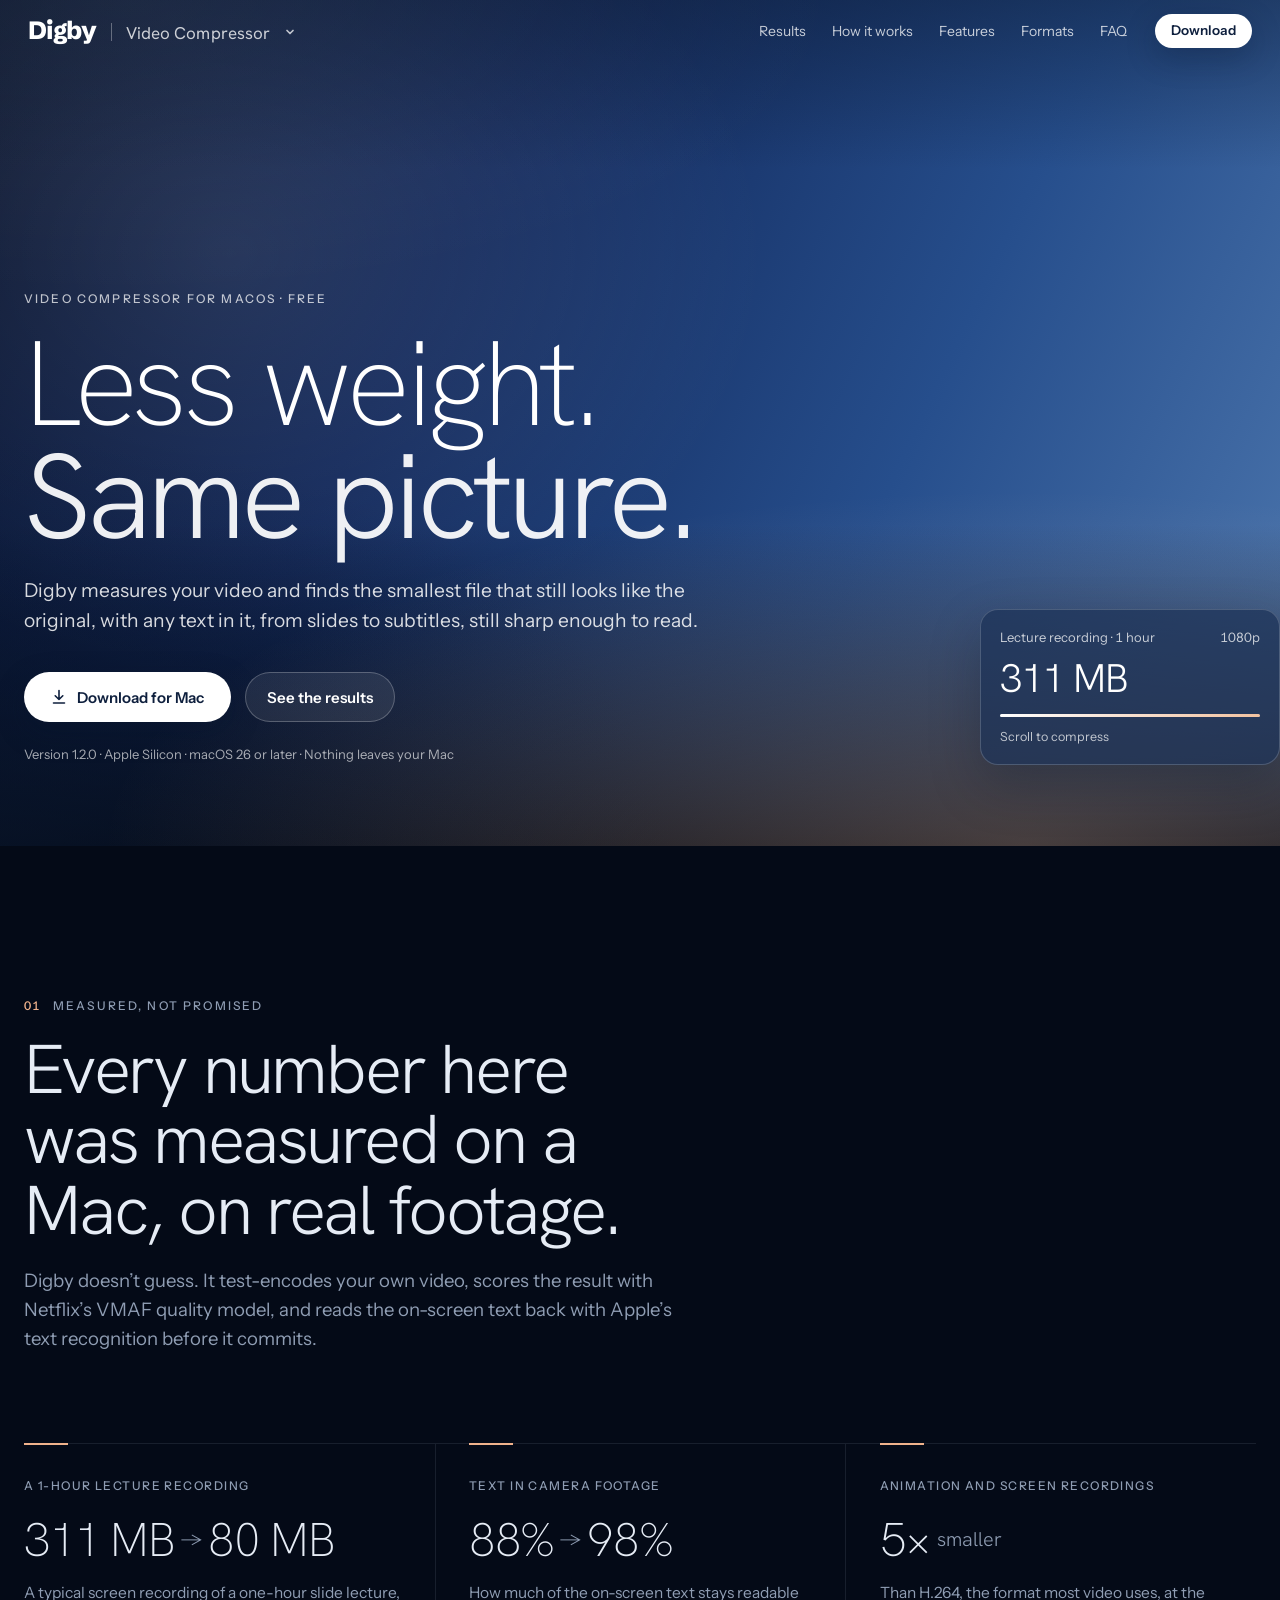
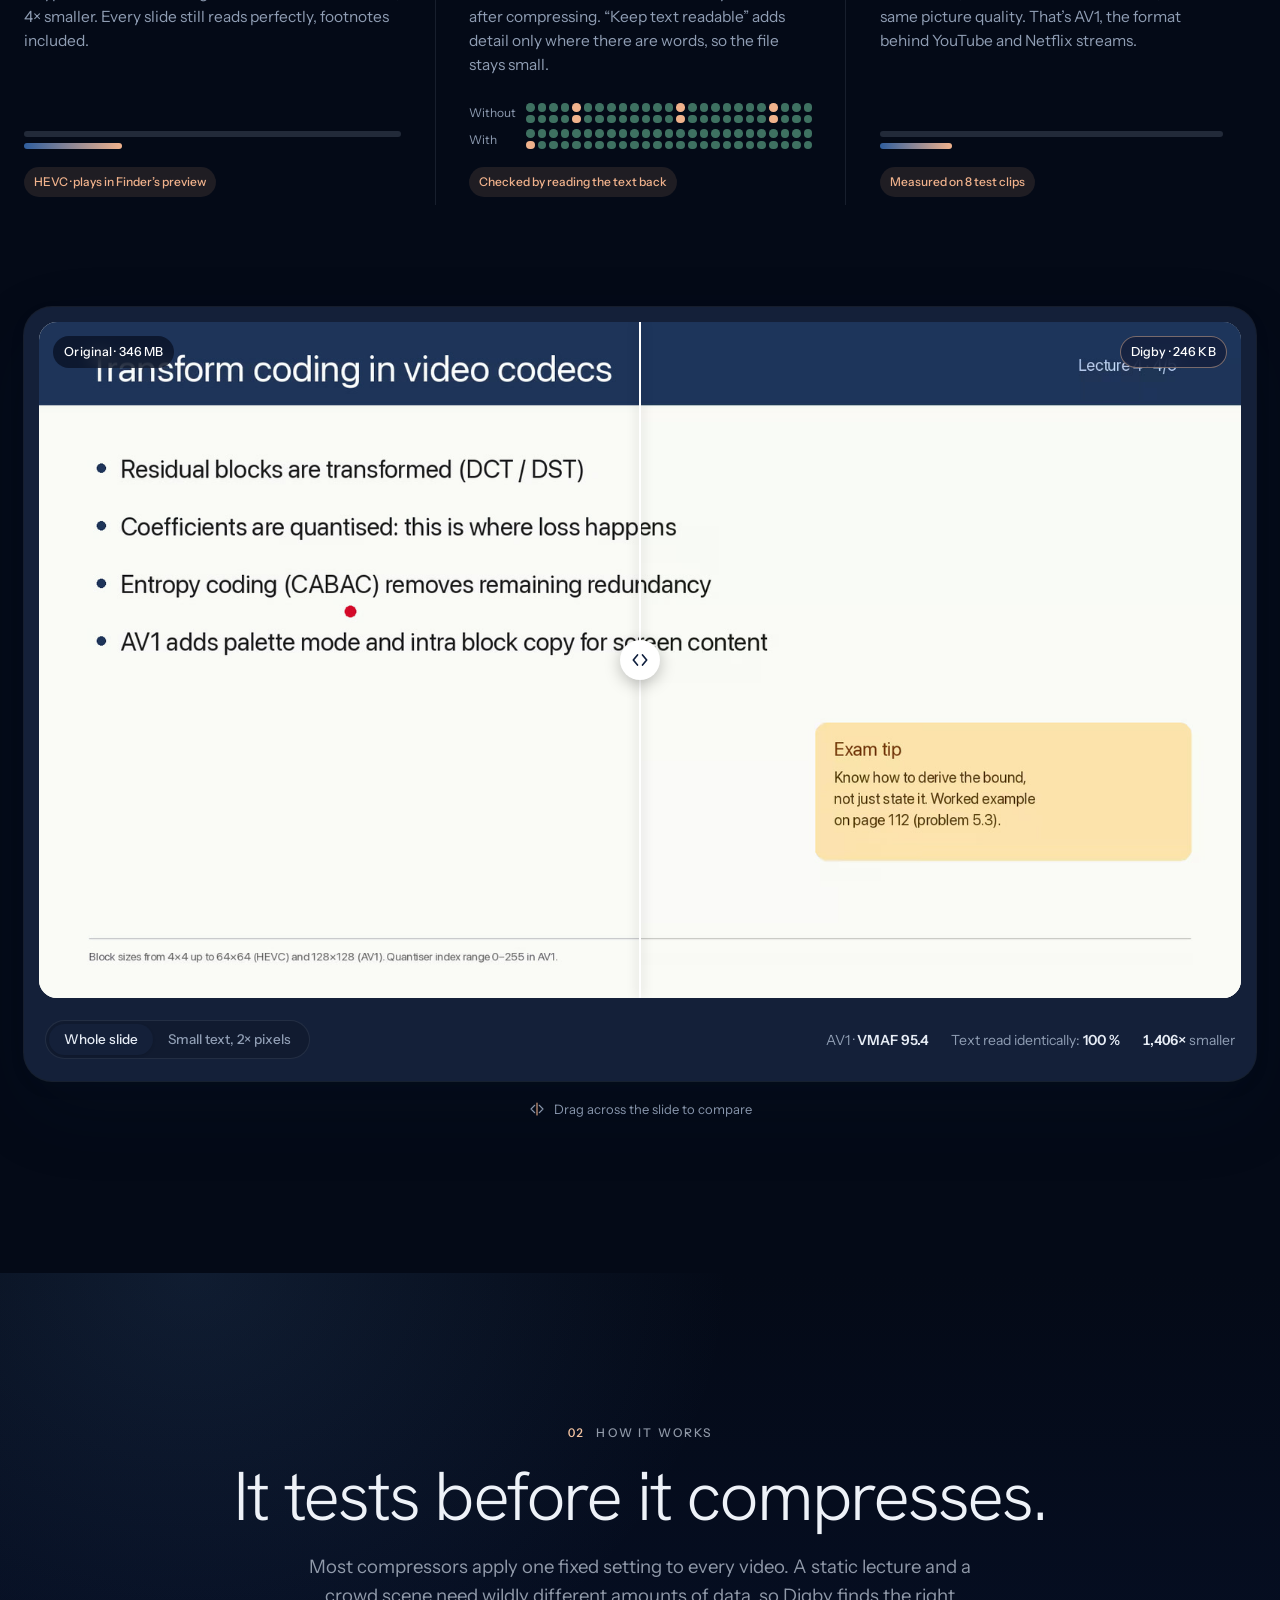
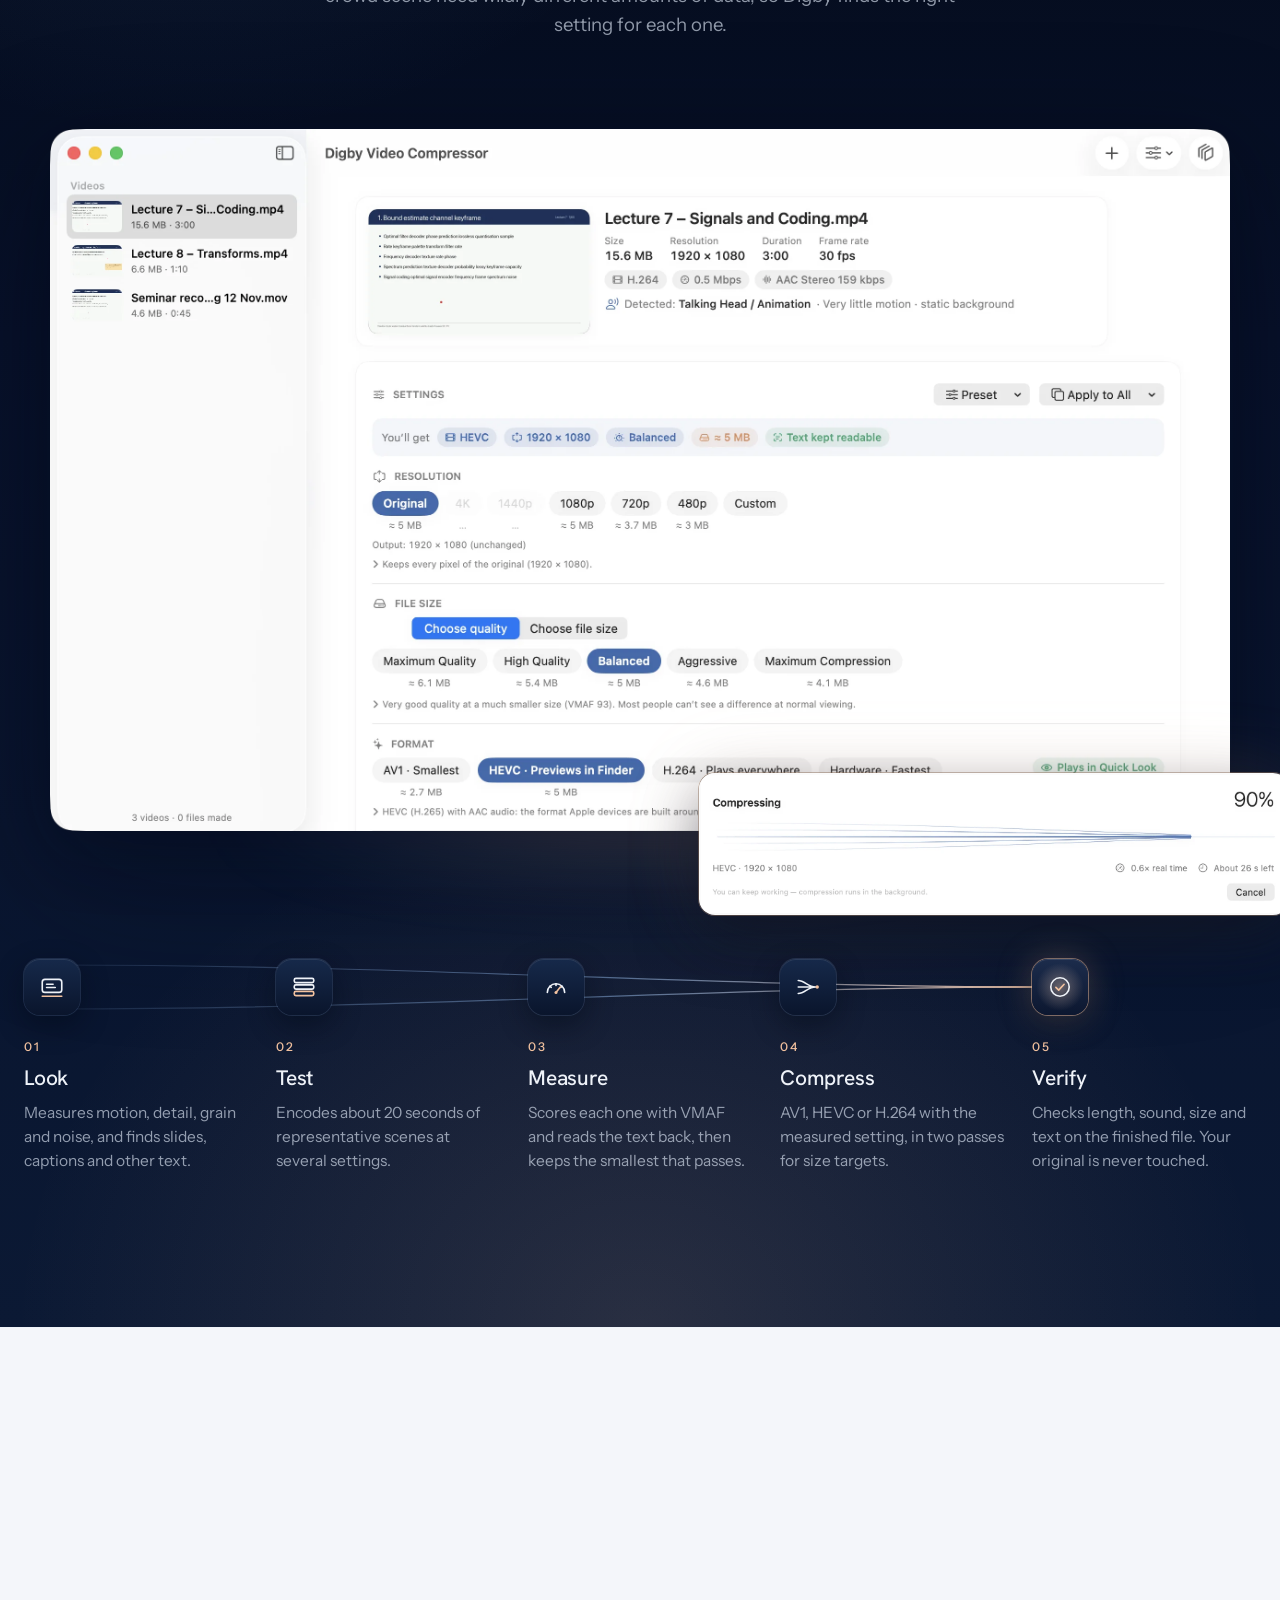
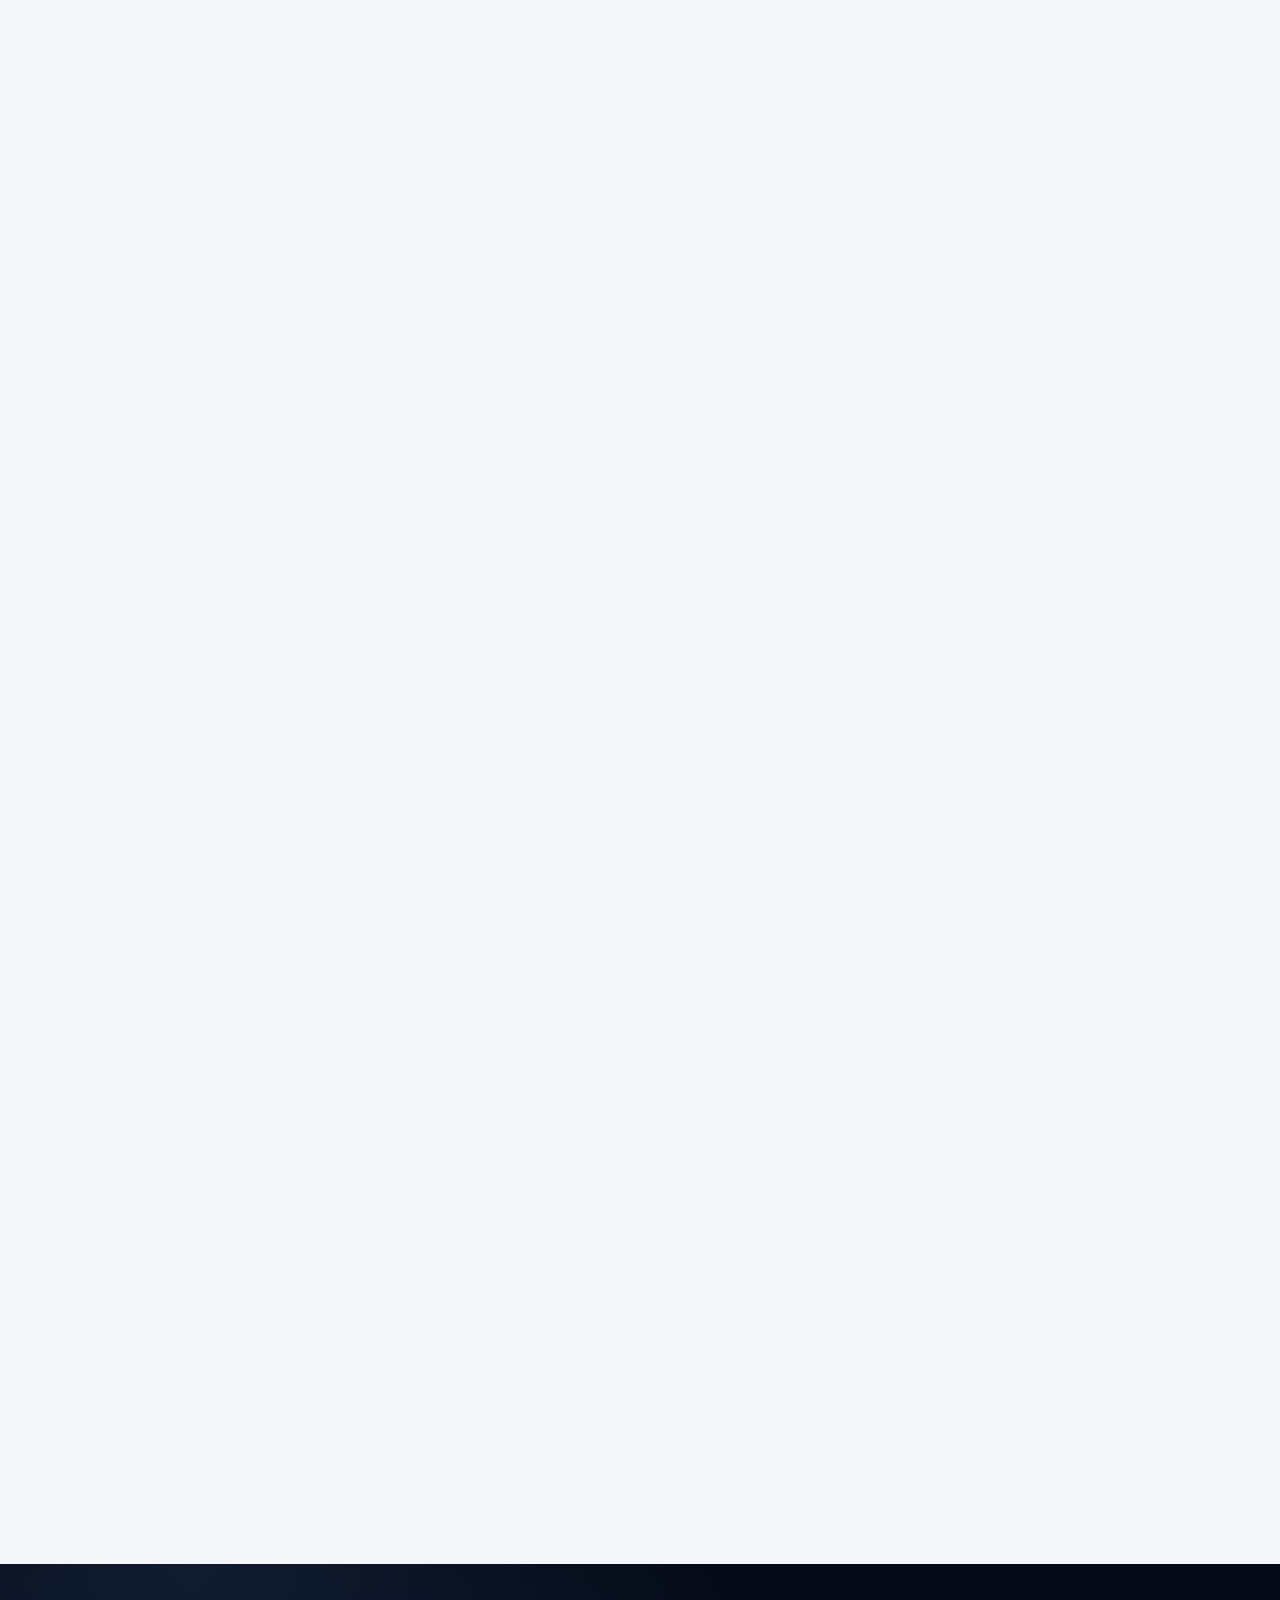
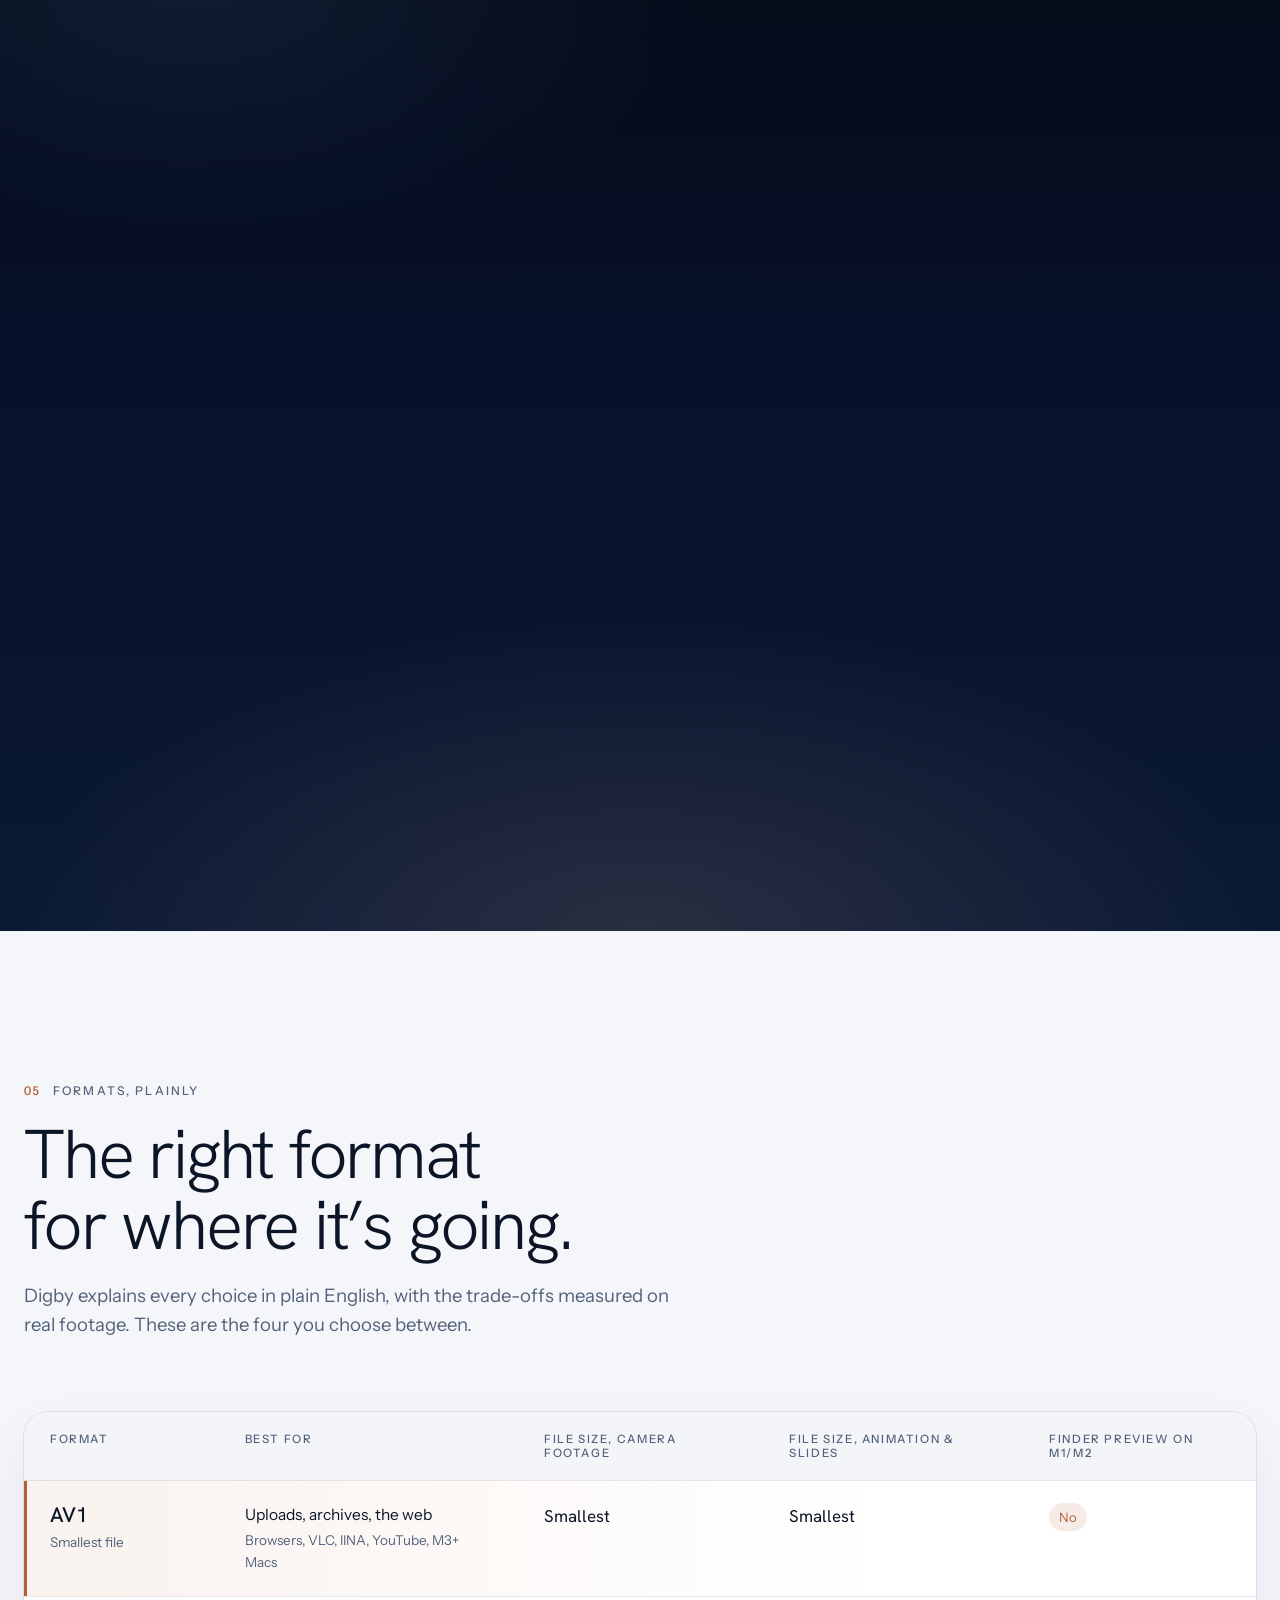
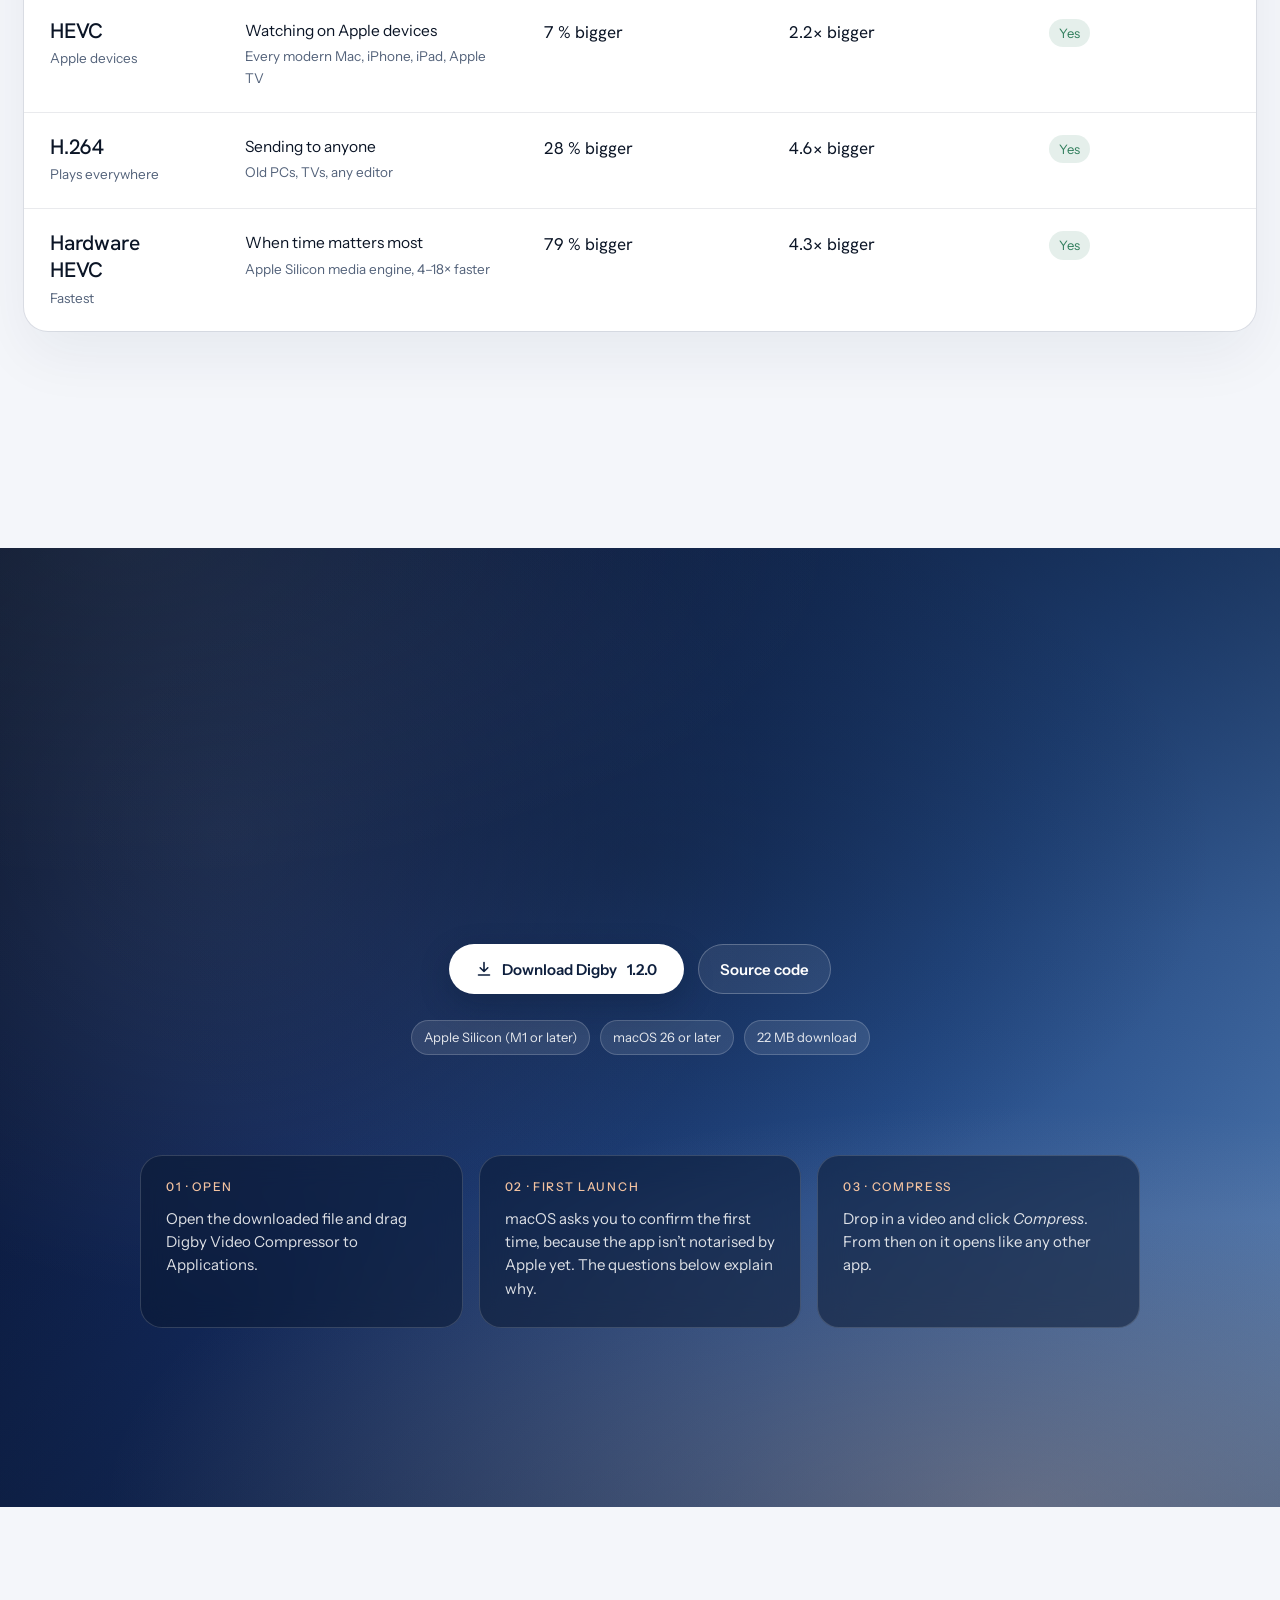
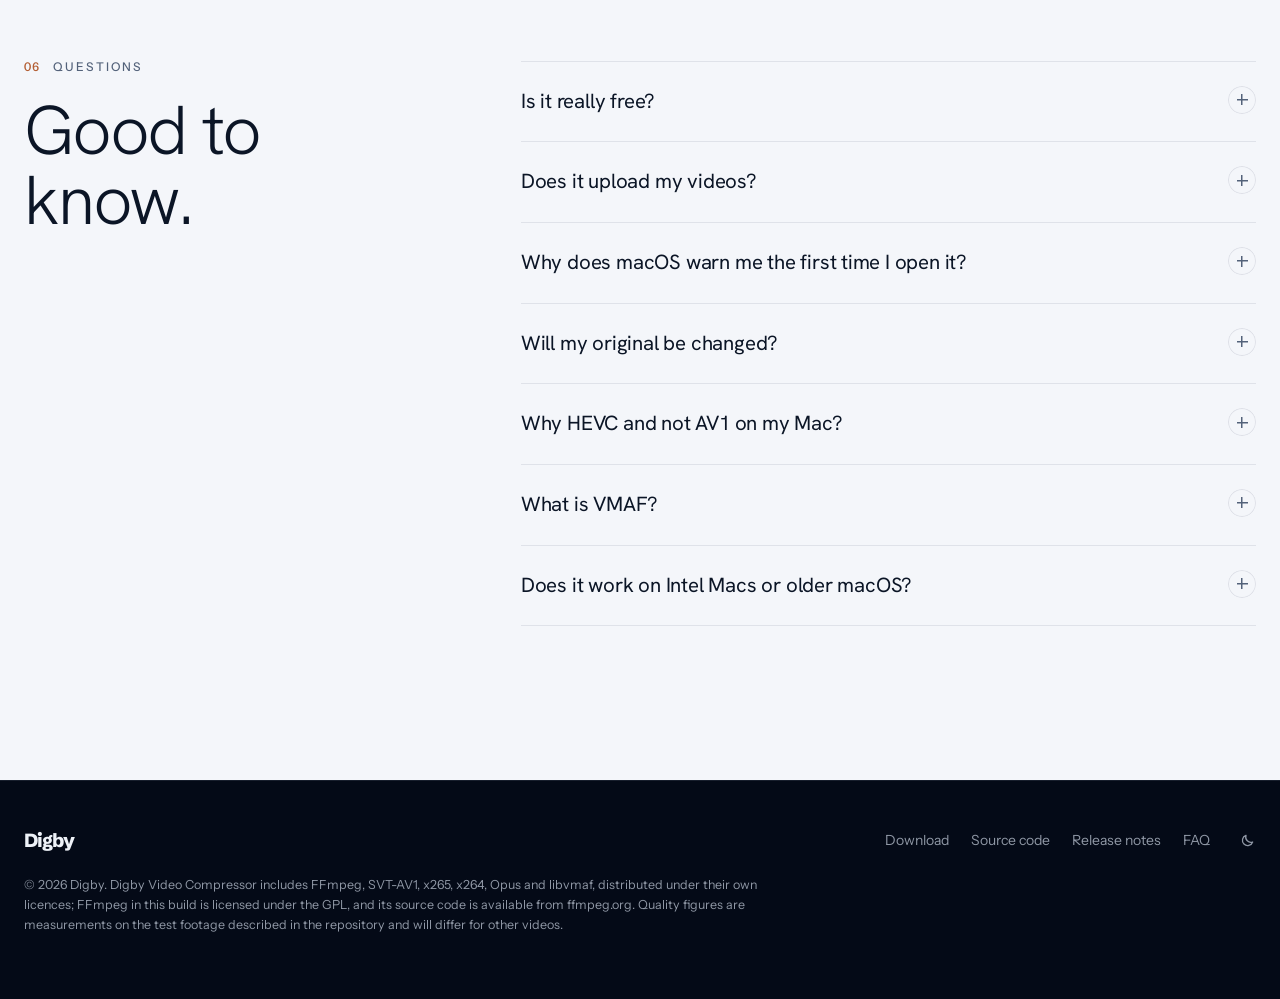
==== commit f2ec3fad: "Family-style drifting heroes on both app pages; tidy-up - Compressor: altitude blues with copper, se" ====
--- a/compressor/index.html
+++ b/compressor/index.html
@@ -85,7 +85,7 @@
    The panel is positioned against the fixed nav, so it sits at the page edge on every width. */
 nav .brandset { display: flex; align-items: center; gap: 6px; min-width: 0 }
 nav details.sw { position: static; border: 0; flex: none }
-nav details.sw > summary.sw-b { list-style: none; display: grid; place-items: center; width: 28px; height: 28px; padding: 0; margin: 0; border-radius: 8px; cursor: pointer;
+nav details.sw > summary.sw-b { list-style: none; display: grid; place-items: center; justify-content: center; align-content: center; gap: 0; letter-spacing: normal; width: 28px; height: 28px; padding: 0; margin: 0; border-radius: 8px; cursor: pointer;
   font: inherit; color: rgba(255, 255, 255, .72); transform: translateY(1px); transition: background .2s, color .2s }
 nav details.sw > summary.sw-b::-webkit-details-marker { display: none }
 nav details.sw > summary.sw-b::after { content: none; display: none }
@@ -143,17 +143,10 @@
 .sky::after { content: ""; position: absolute; inset: 0; z-index: -1; pointer-events: none;
   background: radial-gradient(120% 70% at 80% 100%, rgba(242,194,160,.28), transparent 60%), radial-gradient(80% 50% at 10% 0%, rgba(255,255,255,.06), transparent 70%) }
 .hero { min-height: max(660px, 94svh) }
-/* the hero: the icon's chevrons pressing onto the dawn line (assets/horizon.svg) */
 .hero .art { position: absolute; inset: 0; z-index: -1; overflow: hidden; pointer-events: none }
-.hero .art img { position: absolute; inset: 0; width: 100%; height: 100%; object-fit: cover; object-position: 50% 50%;
-  transform-origin: 100% 78%; transform: scale(calc(1.02 + var(--conv, 0) * .06)) }
-.hero .art img { animation: alt-in 2.6s cubic-bezier(.2,.7,.2,1) both }
-@keyframes alt-in { from { opacity: 0; transform: scale(1.08) } }
 .hero .art::after { content: ""; position: absolute; inset: 0;
   background: linear-gradient(180deg, rgba(10,24,48,.45) 0%, rgba(10,24,48,0) 20%),
               radial-gradient(75% 70% at 0% 100%, rgba(10,24,48,.55), rgba(10,24,48,0) 70%) }
-@media (max-width: 760px) { .hero .art img { object-position: 78% 50% } }
-@media (prefers-reduced-motion: reduce) { .hero .art img { animation: none; transform: none } }
 .hero-inner { position: relative; min-height: inherit; display: grid; align-content: end; padding-block: 150px 9vh }
 h1 { font-weight: 200; font-size: clamp(54px, 9.4vw, 136px); line-height: .94; letter-spacing: -.036em; margin-top: 22px }
 h1 span { display: block }
@@ -279,9 +272,7 @@
 
 /* download */
 .dl { padding-block: clamp(110px, 14vw, 180px); text-align: center }
-/* the closing panel: the dawn line on its own (assets/horizon-plain.svg) */
 .dl .art { position: absolute; inset: 0; z-index: -1; overflow: hidden; pointer-events: none }
-.dl .art img { position: absolute; inset: 0; width: 100%; height: 100%; object-fit: cover; object-position: 78% 72% }
 .dl .art::after { content: ""; position: absolute; inset: 0;
   background: radial-gradient(60% 50% at 50% 32%, rgba(10,24,48,.38), rgba(10,24,48,0) 75%),
               linear-gradient(180deg, rgba(10,24,48,.5) 0%, rgba(10,24,48,.12) 40%, rgba(10,24,48,0) 70%, rgba(10,24,48,.35) 100%) }
@@ -371,7 +362,7 @@
 </nav>
 
 <header class="sky hero" id="top">
-  <div class="art" aria-hidden="true"><img src="assets/horizon.svg" alt="" decoding="async"></div>
+  <div class="art" aria-hidden="true"></div>
   <div class="wrap hero-inner">
     <div class="eyebrow reveal d1">Video compressor for macOS · Free</div>
     <h1><span class="reveal d2">Less weight.</span><span class="second reveal d3">Same picture.</span></h1>
@@ -528,7 +519,6 @@
   </div>
 </section>
 
-<div class="breath" aria-hidden="true"><img src="assets/horizon-plain.svg" alt="" loading="lazy" decoding="async"></div>
 
 <section class="ch ch-alt" id="studio">
   <div class="wrap studio">
@@ -586,7 +576,7 @@
 </section>
 
 <section class="sky dl" id="download">
-  <div class="art" aria-hidden="true"><img src="assets/horizon-plain.svg" alt="" loading="lazy" decoding="async"></div>
+  <div class="art" aria-hidden="true"></div>
   <div class="wrap">
     <div class="eyebrow rise" style="justify-content:center">Free for macOS</div>
     <h2 class="rise">Make room. Keep the picture.</h2>
@@ -749,68 +739,18 @@
   }, 2600);
 })();
 </script>
-<style>/* background-variant mockup layer: only backgrounds of the target panels change */
-body:not(.bgv-0) .bgt > img, body:not(.bgv-0) .bgt > picture, body:not(.bgv-0) .bgt > video { opacity: 0 !important }
-body:not(.bgv-0) .bgt { background: linear-gradient(180deg, var(--g1) 0%, var(--g2) 22%, var(--g3) 48%, var(--g4) 70%, var(--g5) 86%, var(--w1) 96%, var(--w1) 100%);
-  background-size: 100% 170%; background-position: 0 0 }
-.bgt > i.bgv-l { position: absolute; pointer-events: none; display: none; z-index: 0; border-radius: 50% }
-.bgt > i.glow { width: 90%; height: 70%; left: 35%; bottom: -35%; background: radial-gradient(closest-side, var(--w1), transparent); opacity: .45 }
-.bgt > i.light { width: 40%; height: 160%; top: -30%; left: -50%; background: radial-gradient(closest-side, rgba(255,255,255,.22), transparent) }
-body:not(.bgv-0):not(.bgv-1):not(.bgv-2) .bgt > i.bgv-l { display: block }
-.bgv-2 .bgt { animation: bgv-rise 16s ease-in-out infinite alternate }
-@keyframes bgv-rise { from { background-position: 0 0 } to { background-position: 0 70% } }
-.bgv-3 .bgt > i.glow { opacity: .7; animation: bgv-drift 14s ease-in-out infinite alternate } .bgv-3 .bgt > i.light { display: none !important }
-@keyframes bgv-drift { from { transform: translateX(15%) } to { transform: translateX(-90%) } }
-.bgv-4 .bgt > i.light { animation: bgv-pass 12s linear infinite } .bgv-4 .bgt > i.glow { opacity: .3 }
-@keyframes bgv-pass { from { transform: translateX(0) } to { transform: translateX(400%) } }
-.bgv-5 .bgt > i.glow { animation: bgv-pulse 7s ease-in-out infinite alternate } .bgv-5 .bgt > i.light { display: none !important }
-@keyframes bgv-pulse { from { opacity: 0; transform: scale(.8) } to { opacity: .95; transform: scale(1.1) } }
-.bgv-6 .bgt { animation: bgv-rise 22s ease-in-out infinite alternate }
-.bgv-6 .bgt > i.glow { animation: bgv-drift 17s ease-in-out infinite alternate, bgv-pulse 9s ease-in-out infinite alternate } .bgv-6 .bgt > i.light { animation: bgv-pass 20s linear infinite }
-@media (prefers-reduced-motion: reduce) { .bgt, .bgt > i { animation: none !important } }
-/* Downloader without the reel image: hero laid out like the Compressor's at every width */
-body:not(.bgv-0) .reel-hero .art { inset: 0; width: 100%; height: auto; -webkit-mask-image: none; mask-image: none }
-body:not(.bgv-0) .reel-hero::after { display: none }
-#download.bgt > :not(i) { position: relative; z-index: 1 }
-@media (max-width: 760px), (max-aspect-ratio: 1/1) {
-  body:not(.bgv-0) .reel-hero { min-height: 0 }
-  body:not(.bgv-0) .reel-hero .hero-inner { min-height: 0; align-content: start; padding-block: clamp(120px, 18svh, 170px) 72px }
-}
-
-/* the gap between 03 Features and 04 Preview Studio */
-.breath > img { display: none }
-.opt-1 .breath { display: none }
-.opt-2 .breath { height: clamp(90px, 10vw, 140px); background: linear-gradient(180deg, var(--haze), var(--alt-0)) }
-.opt-2 .breath::after, .opt-3 .breath::after, .opt-4 .breath::after { display: none }
-.opt-3 .breath { height: clamp(120px, 14vw, 200px); background: linear-gradient(180deg, var(--haze) 0%, #0E1F3D 55%, var(--alt-0) 100%) }
-.opt-3 .breath::before { content: ""; position: absolute; left: 50%; top: 55%; width: min(560px, 70vw); height: 2px; transform: translateX(-50%); border-radius: 2px;
-  background: linear-gradient(90deg, transparent, #F2C2A0, #FFE7D4, #F2C2A0, transparent); box-shadow: 0 0 24px 6px rgba(242,194,160,.45) }
-.opt-4 .breath { height: clamp(140px, 16vw, 240px);
-  background: linear-gradient(180deg, transparent 0%, transparent 60%, var(--alt-0) 100%), linear-gradient(0deg, var(--g1) 0%, var(--g2) 22%, var(--g3) 48%, var(--g4) 70%, var(--g5) 86%, var(--w1) 100%);
-  background-size: 100% 100%, 100% 170%; animation: bgv-rise2 16s ease-in-out infinite alternate }
-@keyframes bgv-rise2 { from { background-position: 0 0, 0 0 } to { background-position: 0 0, 0 100% } }
-
-#bgv-bar { display: none !important }
-#bgv-bar { position: fixed; z-index: 9999; left: 50%; bottom: 16px; transform: translateX(-50%); display: flex; flex-wrap: wrap; justify-content: center; gap: 6px;
-  max-width: calc(100% - 32px); padding: 8px; border-radius: 14px; background: rgba(10,14,22,.78); -webkit-backdrop-filter: blur(12px); backdrop-filter: blur(12px);
-  font: 600 12px/1 -apple-system, sans-serif }
-#bgv-bar button { font: inherit; color: #fff; background: none; border: 1px solid rgba(255,255,255,.2); border-radius: 9px; padding: 8px 10px; cursor: pointer }
-#bgv-bar button.on { background: #fff; color: #111 }
+<style>/* hero and download panel: the family hero's diagonal pan (115deg, ten stops, 300%, 30s), drifting only a fifth of the way so it stays on its opening colours, in the Compressor's
+   altitude blues with warm copper; the hero settles into the solid navy black that opens Results */
+.hero .art, .dl .art {
+  background: radial-gradient(60% 70% at 18% 30%, rgba(255,255,255,.10), transparent 70%),
+    linear-gradient(115deg, #07112A, #12285A, #264E8C, #4F79B0, #9C6A48, #C98E62, #1A3568, #07112A, #12285A, #264E8C);
+  background-size: 100% 100%, 300% 300%; animation: c-pan 30s ease-in-out infinite alternate }
+@keyframes c-pan { from { background-position: 0 0, 0% 0% } to { background-position: 0 0, 22% 22% } }
+.hero .art::before { content: ""; position: absolute; inset: 0; pointer-events: none; background: linear-gradient(180deg, transparent 62%, #040A17 100%) }
+@media (prefers-reduced-motion: reduce) { .hero .art, .dl .art { animation: none } }
+body.alt #results { background: #040A17 !important; --haze: #040A17; --haze-2: #111B30; --haze-card: #142039; --on-haze: #E6ECF5; --on-haze-2: #8F9DB3;
+  --haze-line: rgba(191, 211, 234, .1); --dawn-ink: #F0B28C; --accent: var(--skyblue); --good: #6FC79E }
 </style>
-<script>window.BGV={label:"Gap above 04:",jump:".breath",names:["No band","Soft fade","Dawn line","Sky strip"],targets:[".hero .art","#download .art"],vars:{g1:"#081430",g2:"#14294D",g3:"#2E5590",g4:"#6F98C8",g5:"#C9D9EC",w1:"#F2C2A0",w2:"#E7B898"}};</script>
-<script>(function(){
-  var cfg = window.BGV, names = cfg.names;
-  cfg.targets.forEach(function(s){ document.querySelectorAll(s).forEach(function(e){ e.classList.add("bgt"); if (getComputedStyle(e).position=="static") e.style.position="relative"; e.style.overflow="hidden" }) });
-  Object.keys(cfg.vars).forEach(function(k){ document.documentElement.style.setProperty("--"+k, cfg.vars[k]) });
-  document.body.classList.add("bgv-2");
-  var bar = document.createElement("div"); bar.id = "bgv-bar"; document.body.appendChild(bar);
-  var lab = document.createElement("span"); lab.textContent = cfg.label; lab.style.cssText = "color:#fff;opacity:.6;align-self:center;padding:0 6px"; bar.appendChild(lab);
-  function set(i, jump){ document.body.className = document.body.className.replace(/\bopt-\d\b/g,"").trim() + " opt-" + i;
-    [].forEach.call(bar.querySelectorAll("button"), function(b, j){ b.className = j == i - 1 ? "on" : "" }); history.replaceState(null, "", "#o" + i);
-    if (jump && cfg.jump) { var t = document.querySelector(cfg.jump); t && t.scrollIntoView({block: "center"}) } }
-  names.forEach(function(n, i){ var b = document.createElement("button"); b.textContent = (i + 1) + " · " + n; b.onclick = function(){ set(i + 1, true) }; bar.appendChild(b) });
-  set(+(location.hash.match(/#o(\d)/) || [0,1])[1]);
-})();</script>
 <script>/* app switcher: close on outside click or Escape */
 (function(){var d=document.querySelector("details.sw");if(!d)return;
 document.addEventListener("click",function(e){if(d.open&&!d.contains(e.target))d.open=false});
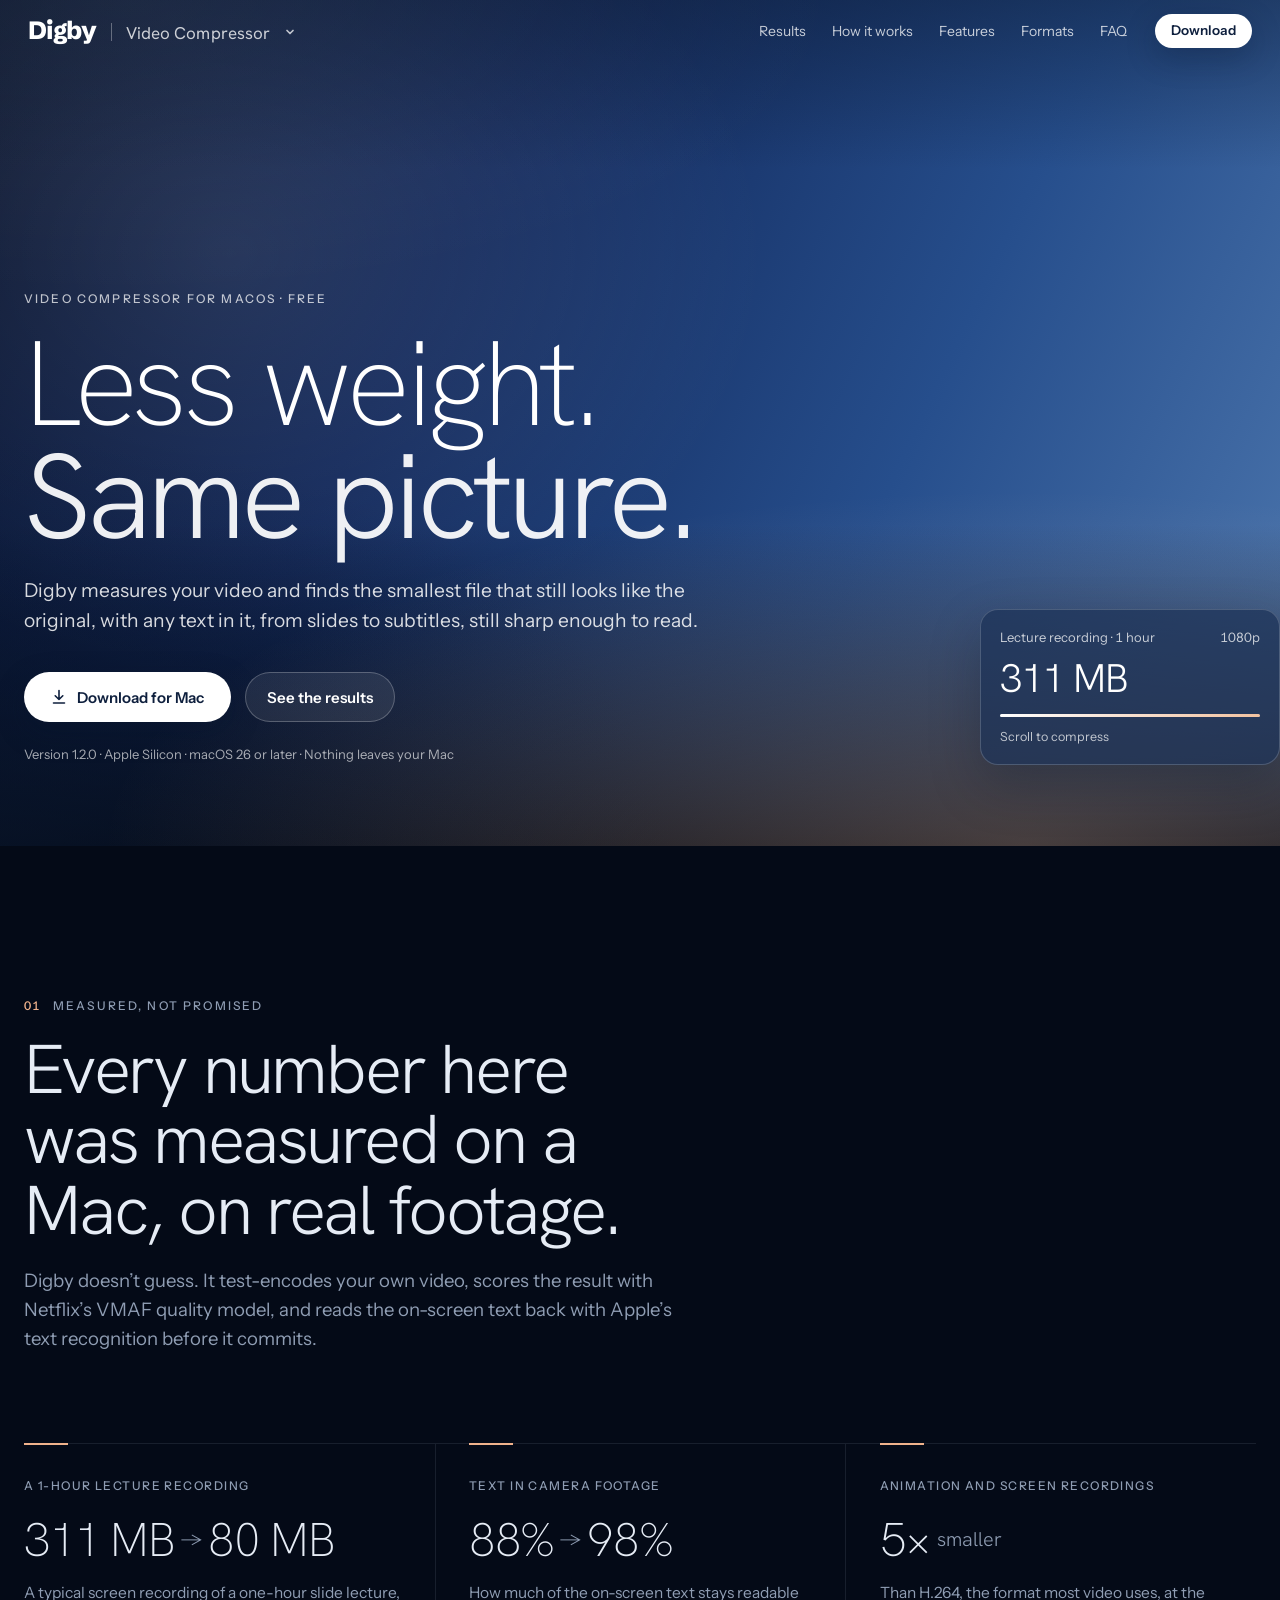
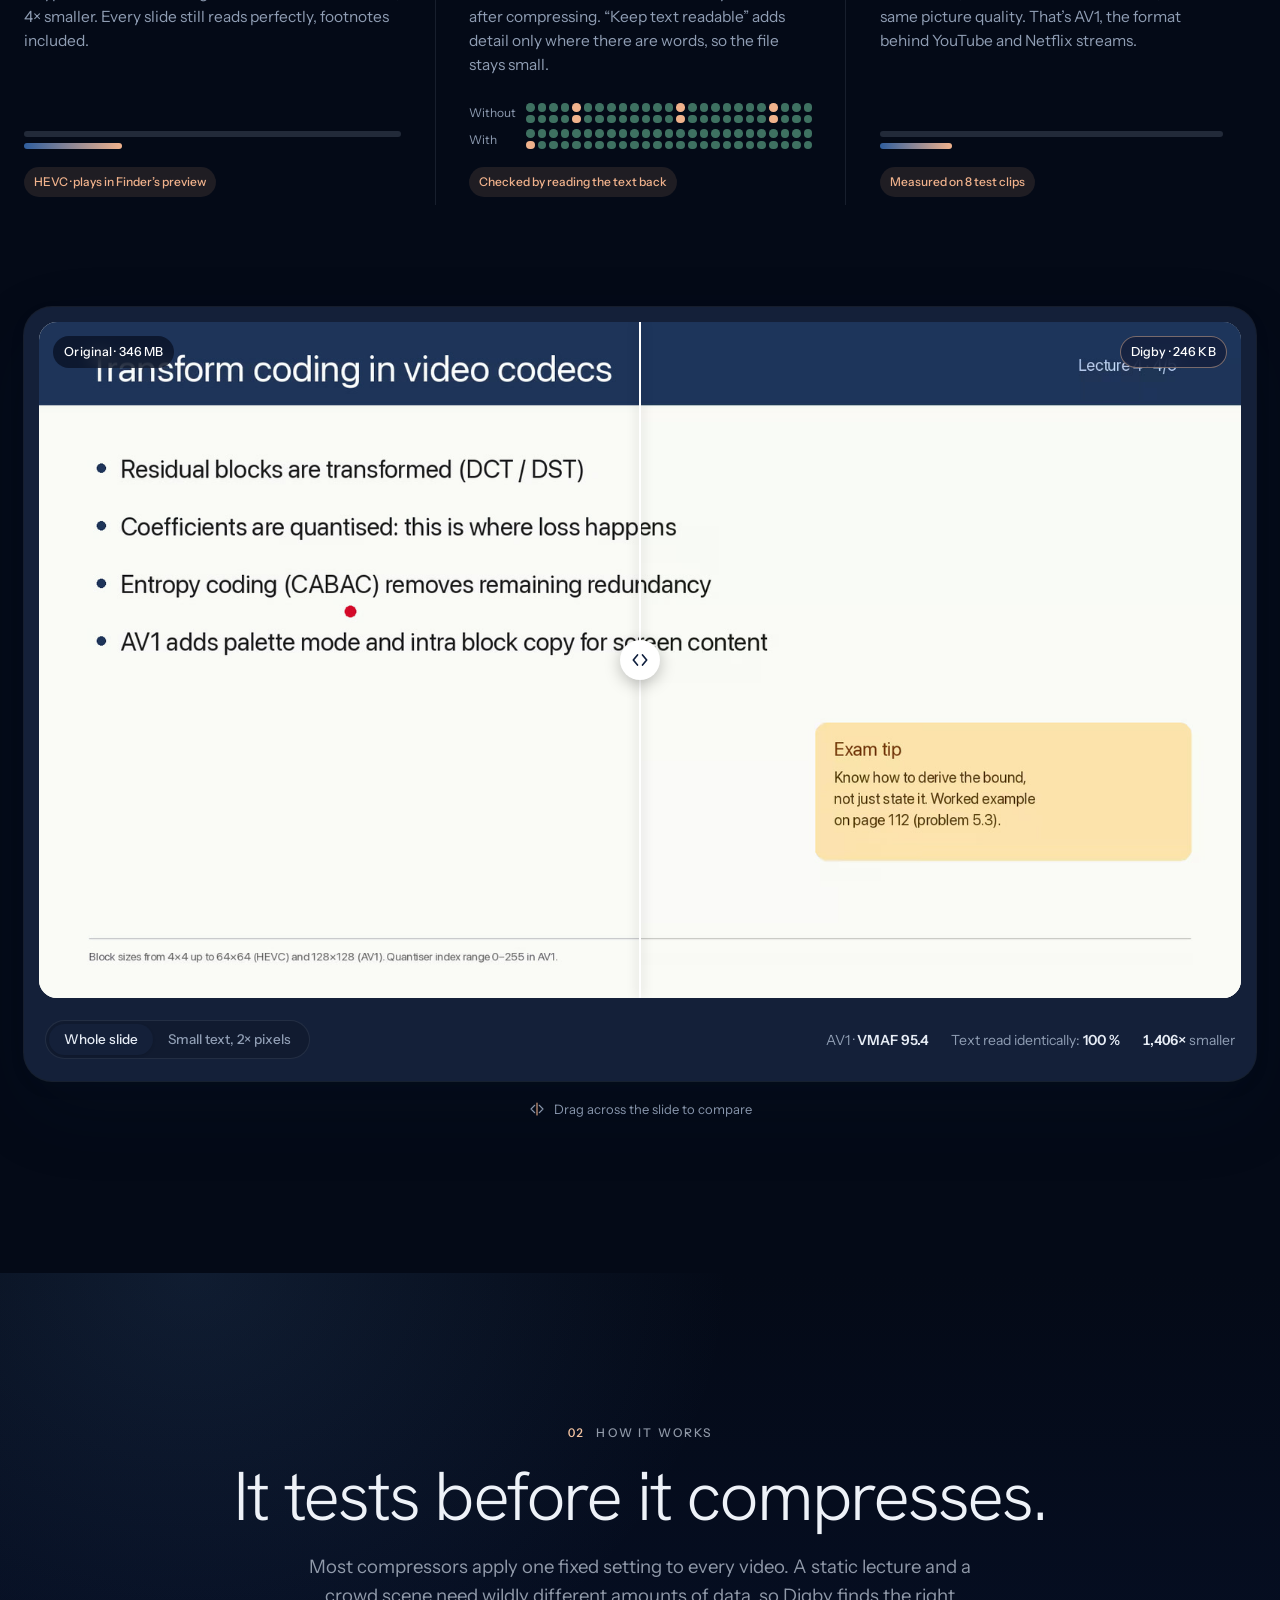
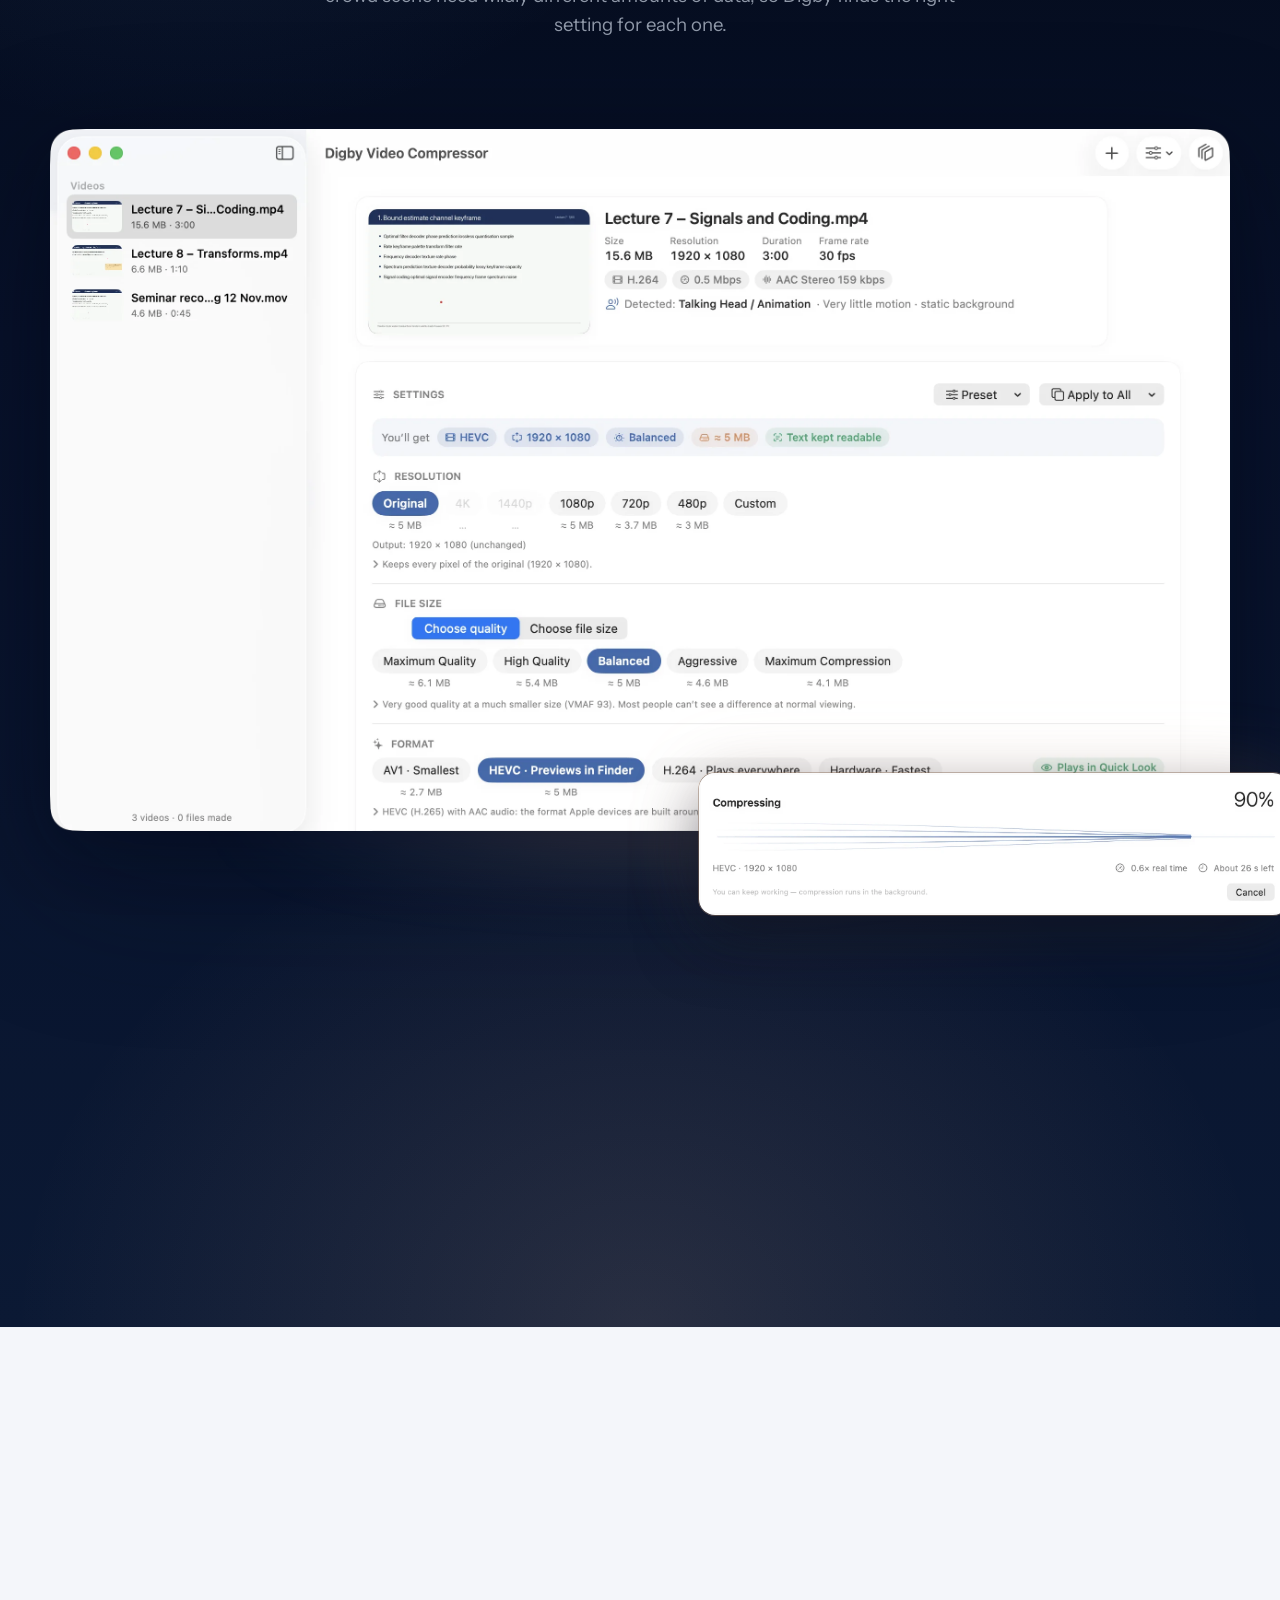
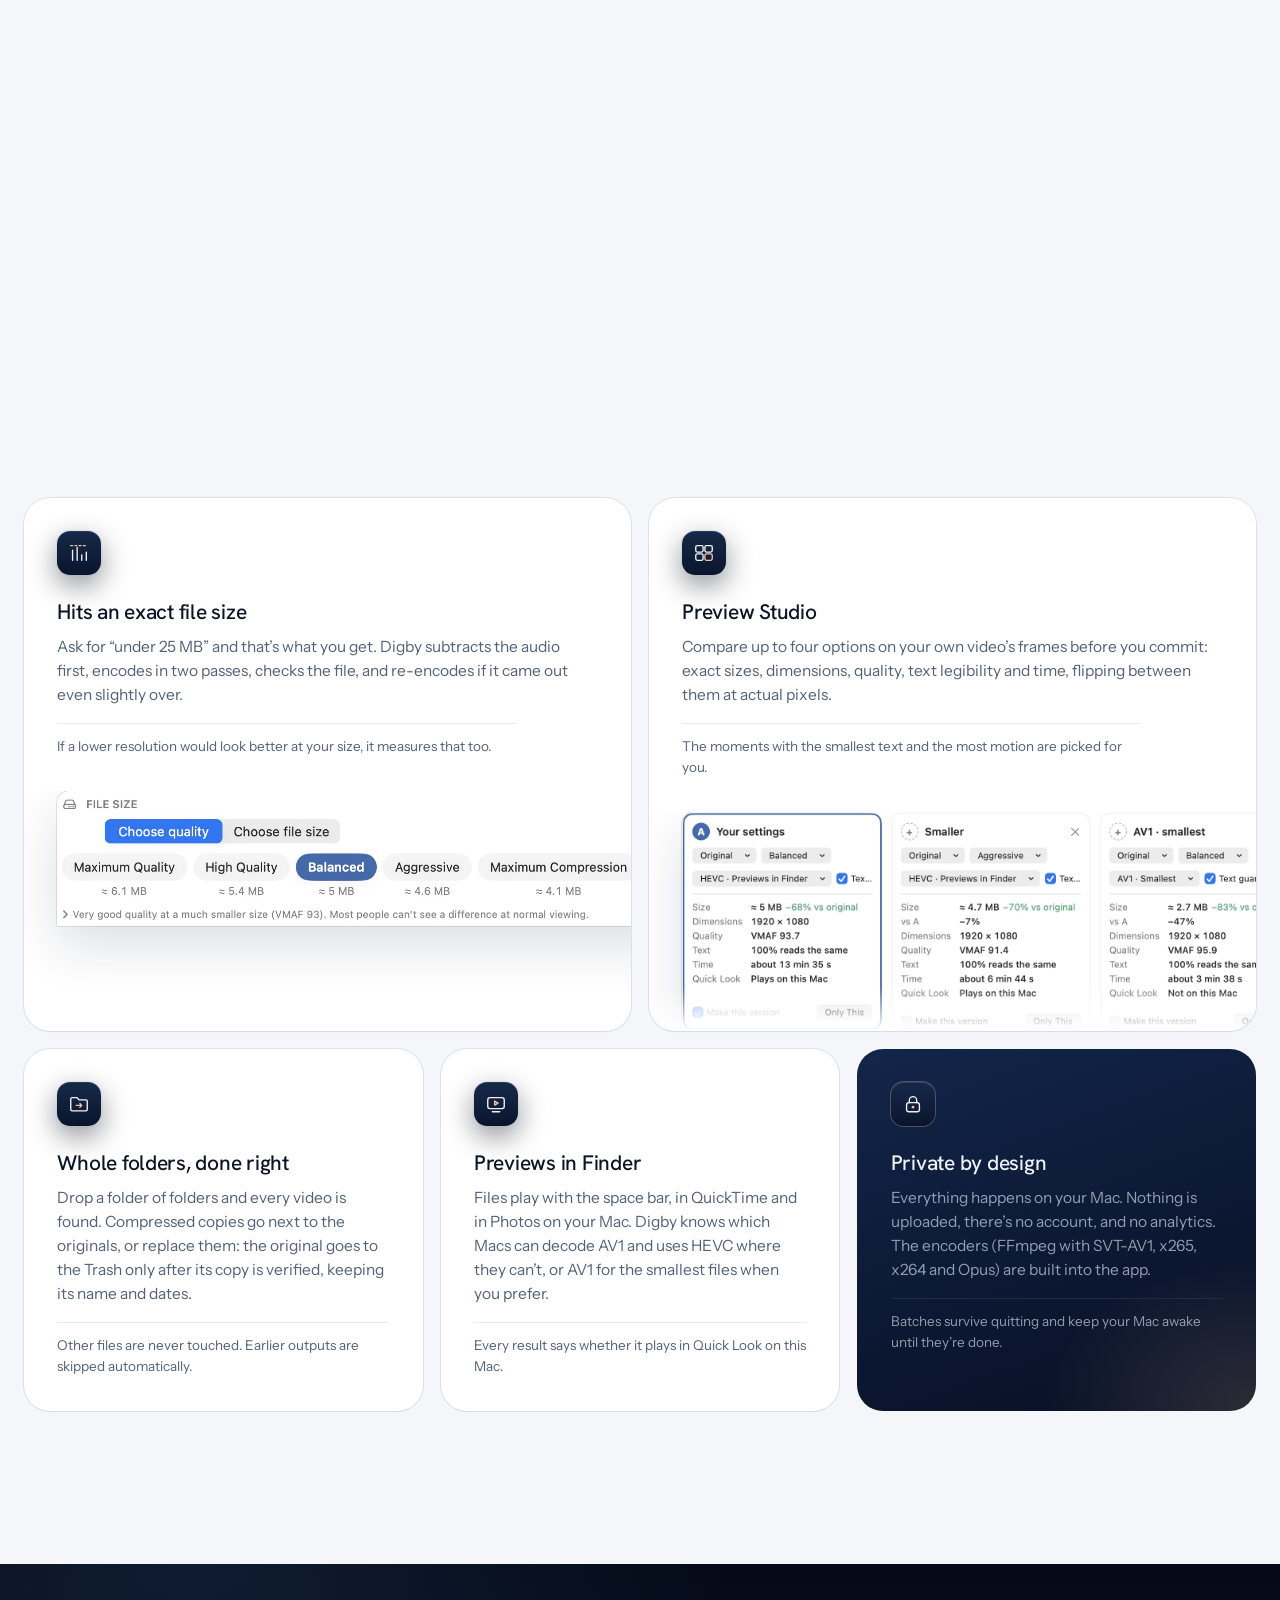
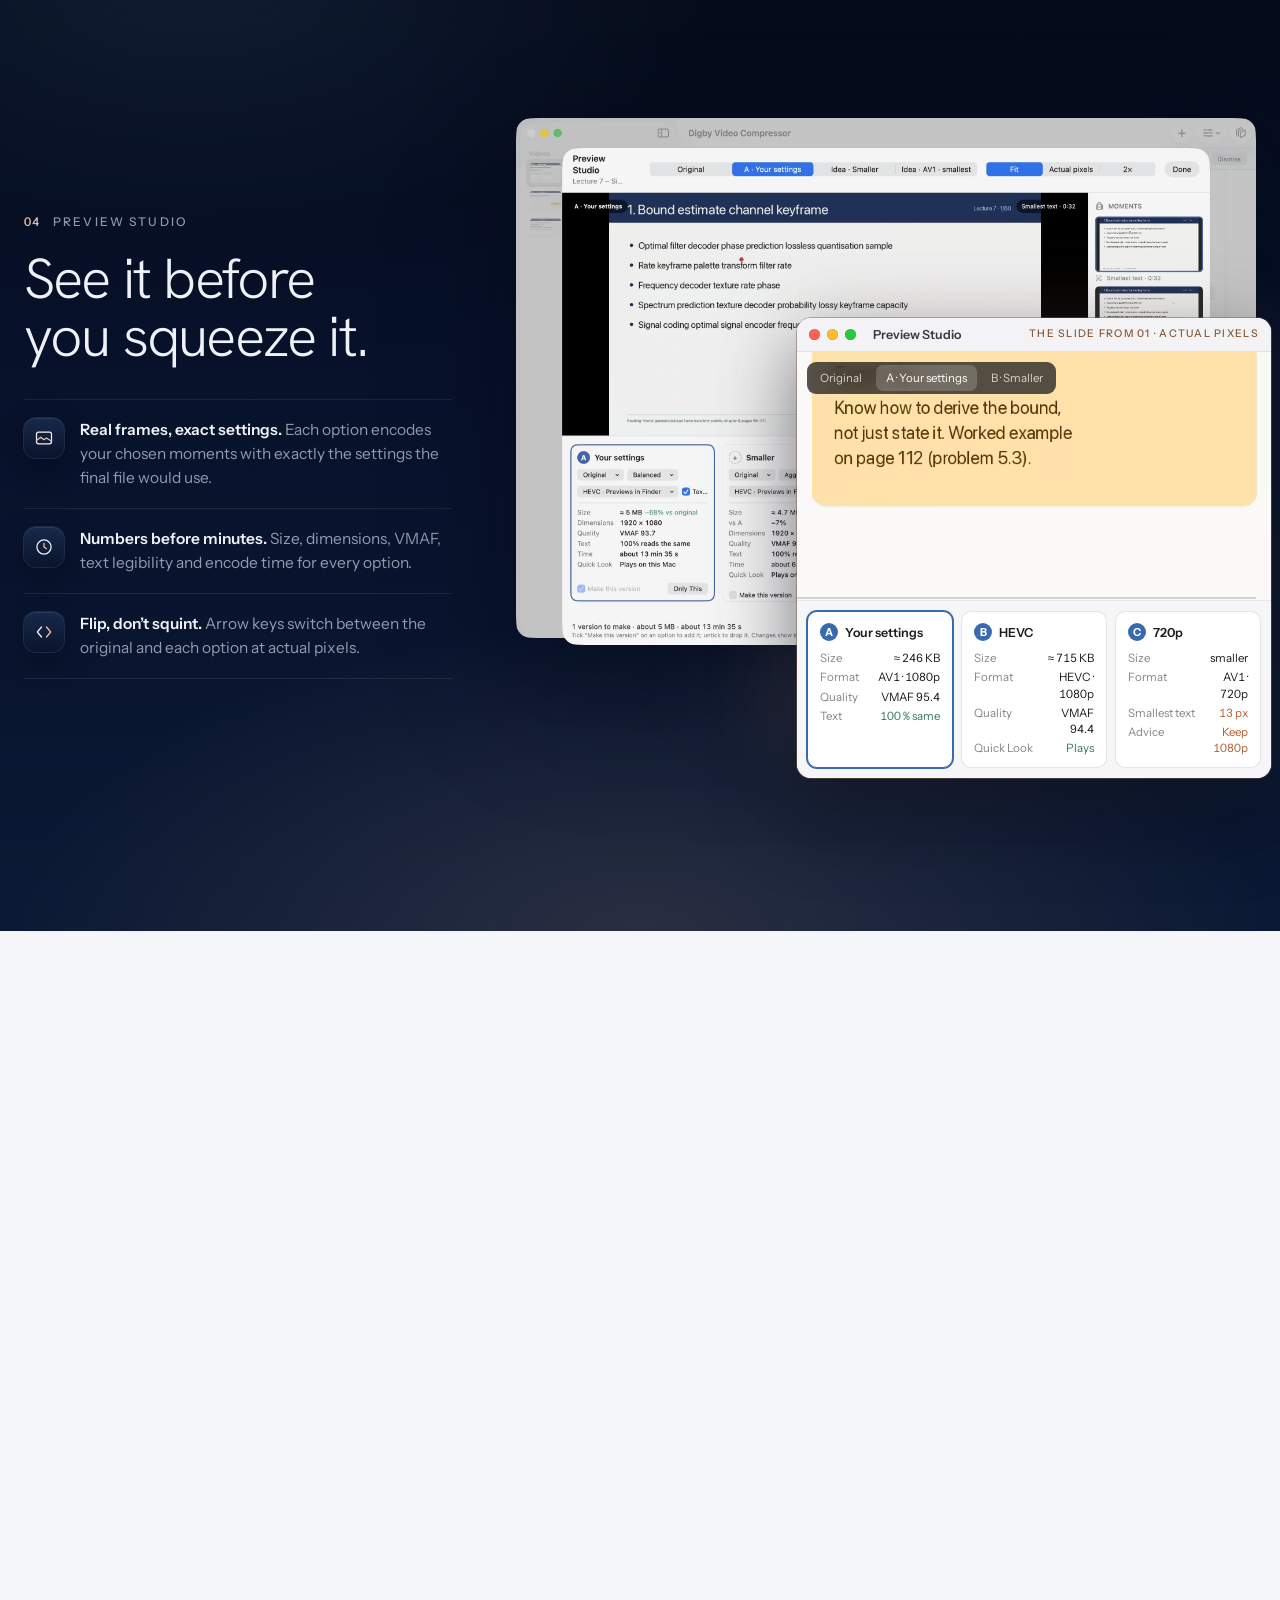
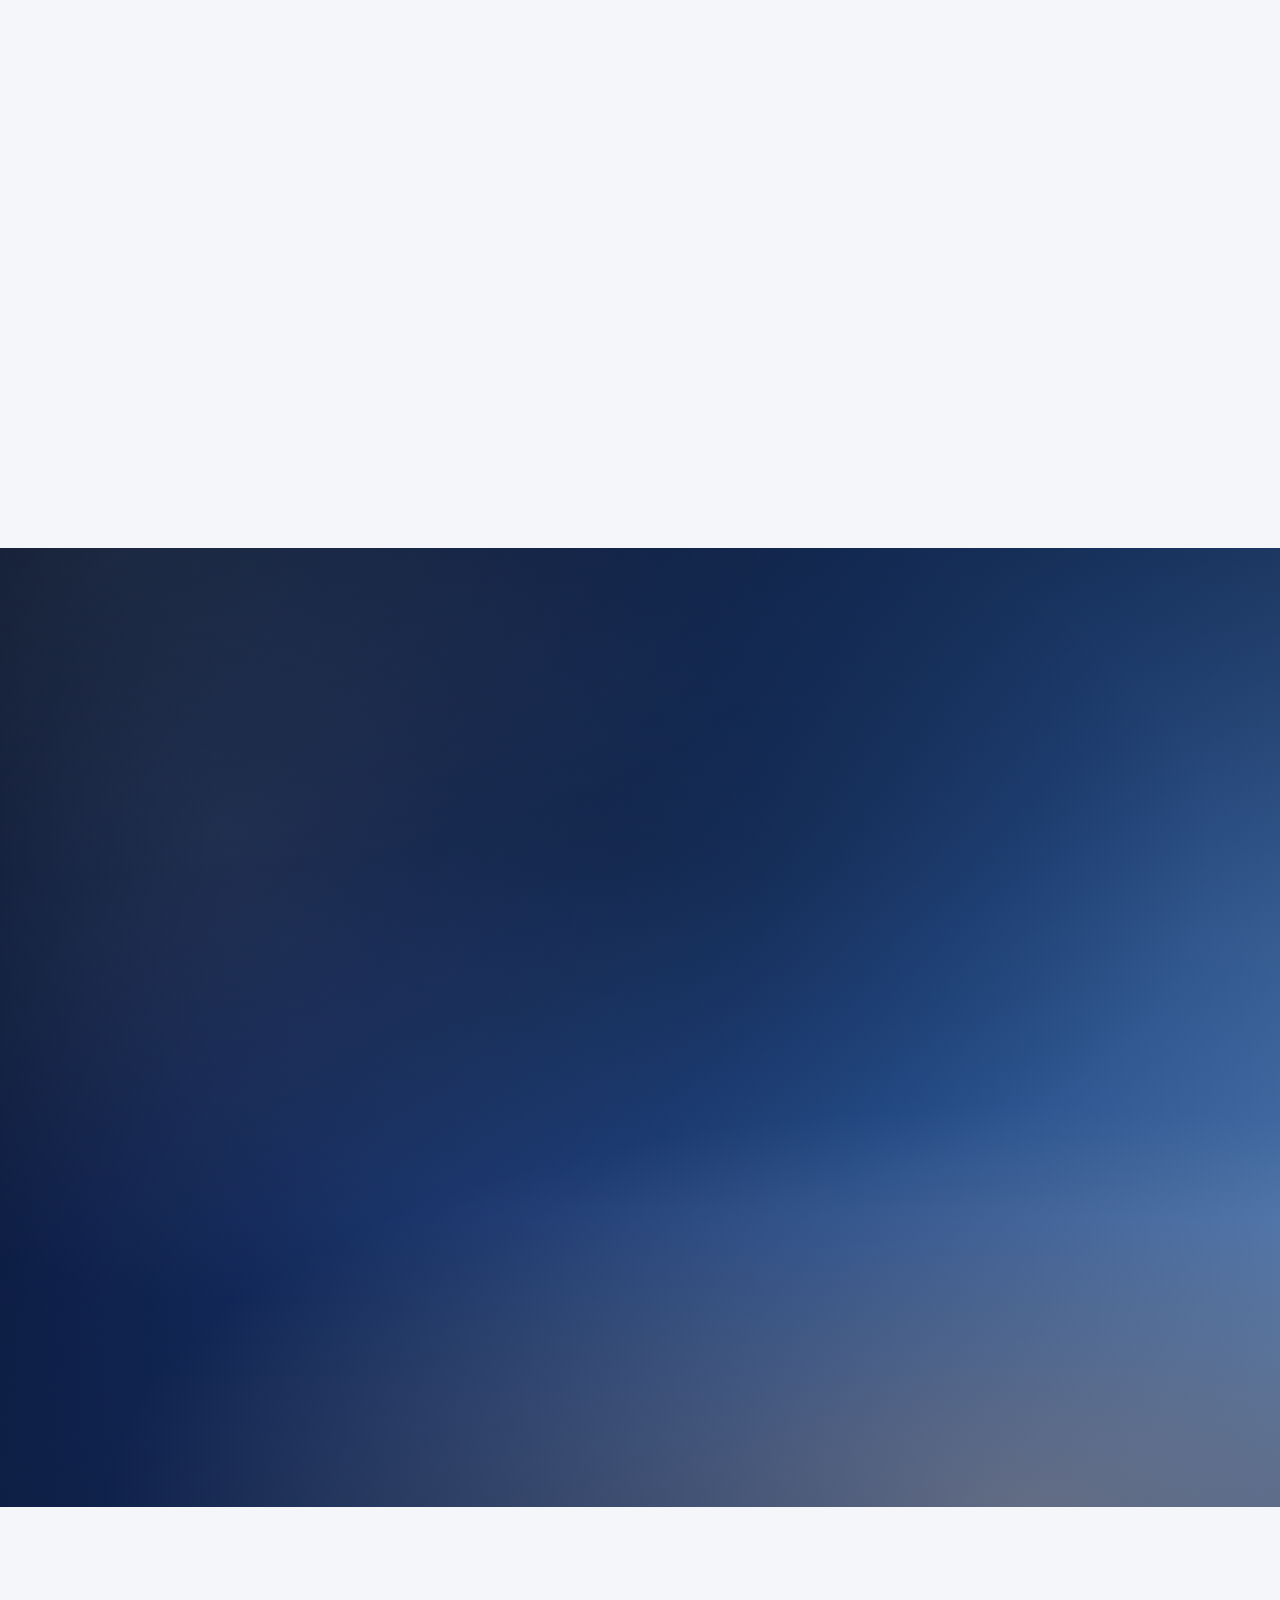
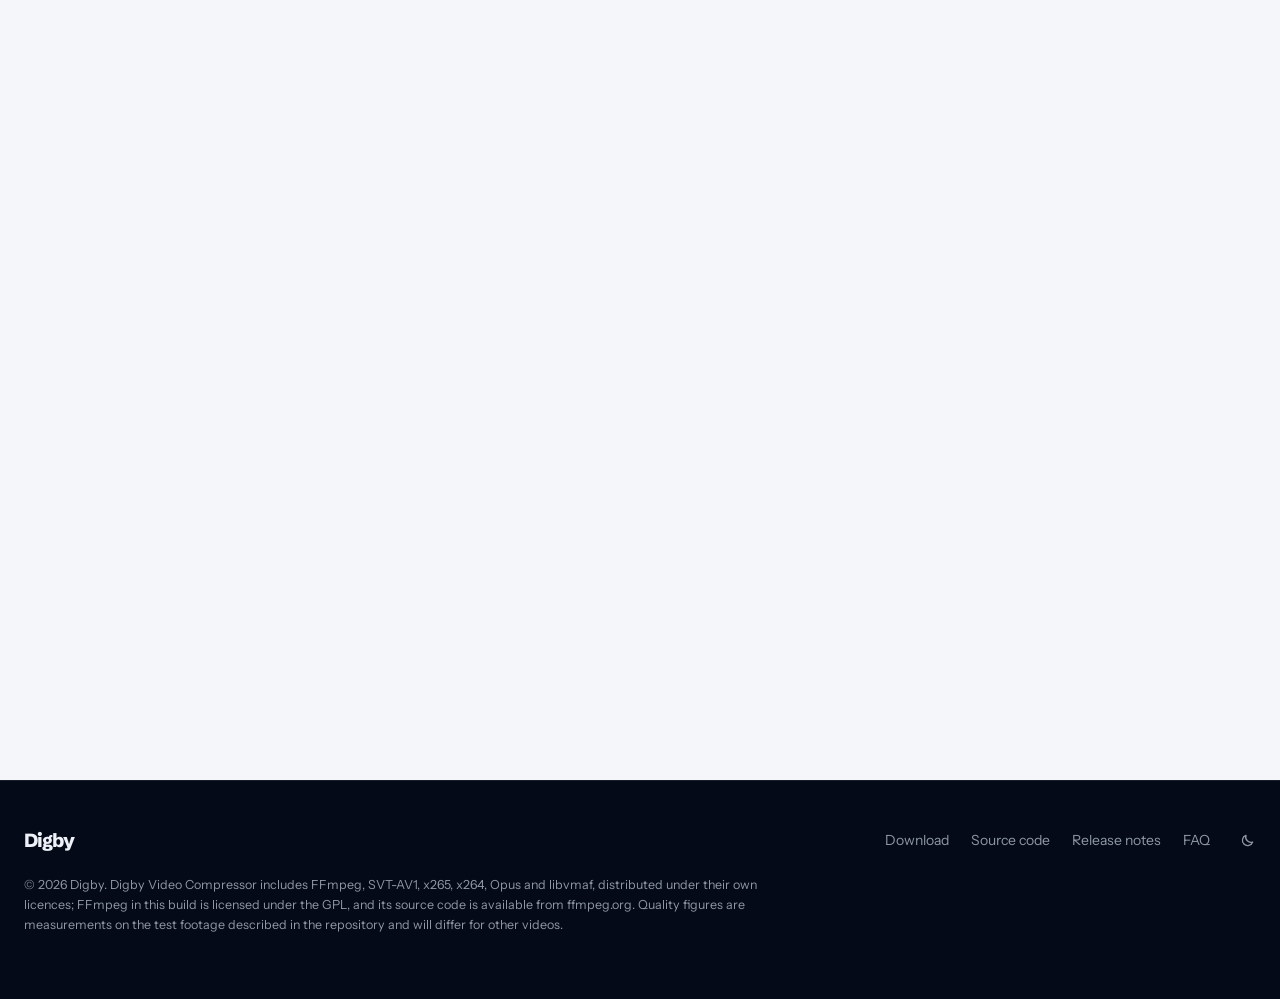
==== commit 86faeeaf: "Point links at the drwojakmd account for now" ====
--- a/compressor/index.html
+++ b/compressor/index.html
@@ -7,8 +7,8 @@
 <meta name="description" content="Digby Video Compressor measures your video and finds the smallest file that still looks like the original, with any text in it still sharp enough to read. Free for macOS.">
 <meta property="og:title" content="Digby Video Compressor: less weight, same picture">
 <meta property="og:description" content="The smallest file that still looks like the original. Free for macOS.">
-<link rel="canonical" href="https://digbyapps.github.io/compressor/">
-<meta property="og:image" content="https://digbyapps.github.io/compressor/assets/icon-1024.png">
+<link rel="canonical" href="https://drwojakmd.github.io/compressor/">
+<meta property="og:image" content="https://drwojakmd.github.io/compressor/assets/icon-1024.png">
 <meta name="theme-color" content="#0E1F3D">
 <link rel="icon" href="assets/favicon.png">
 <link rel="apple-touch-icon" href="assets/icon-256.png">
@@ -650,7 +650,7 @@
 
 <script>
 /* Where downloads come from: set once when the GitHub repository exists. */
-const DIGBY = { repo: "digbyapps/digby-video-compressor", version: "1.2.0" };
+const DIGBY = { repo: "drwojakmd/digby-video-compressor", version: "1.2.0" };
 
 (() => {
   // links
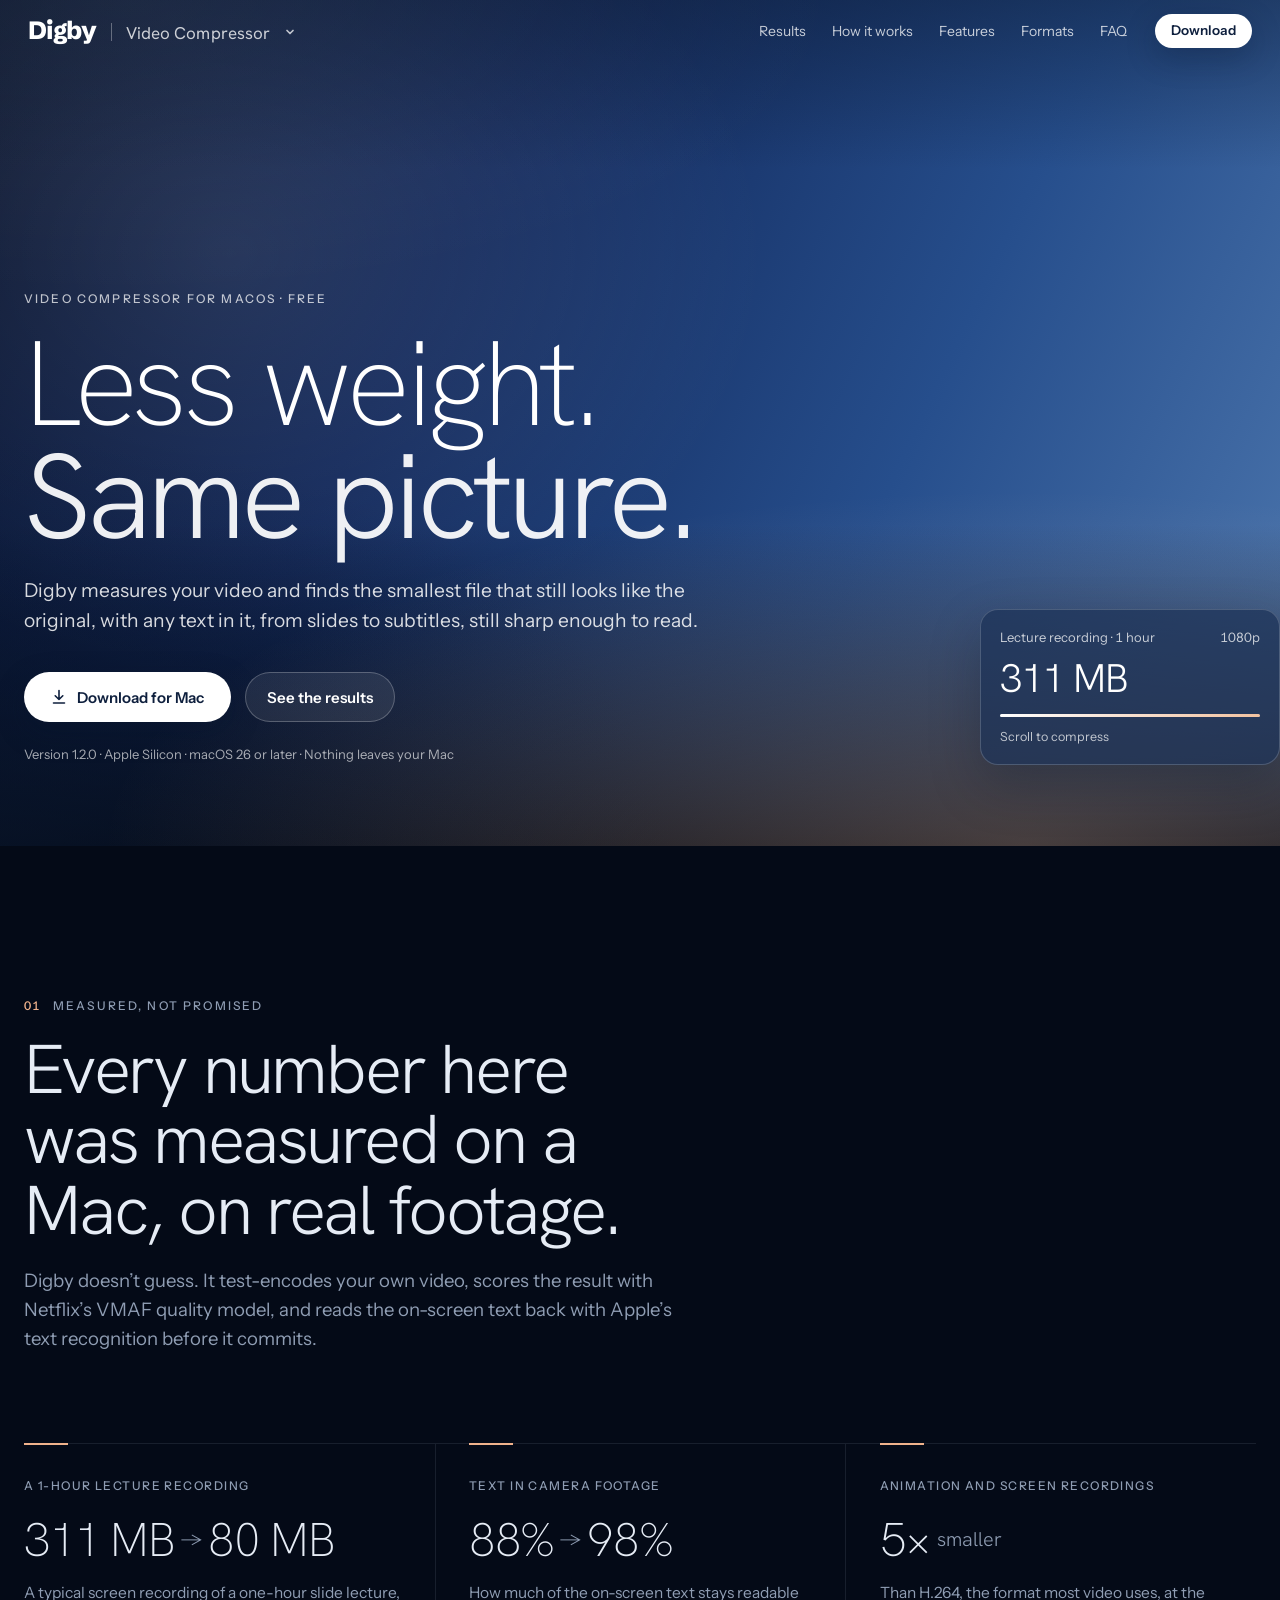
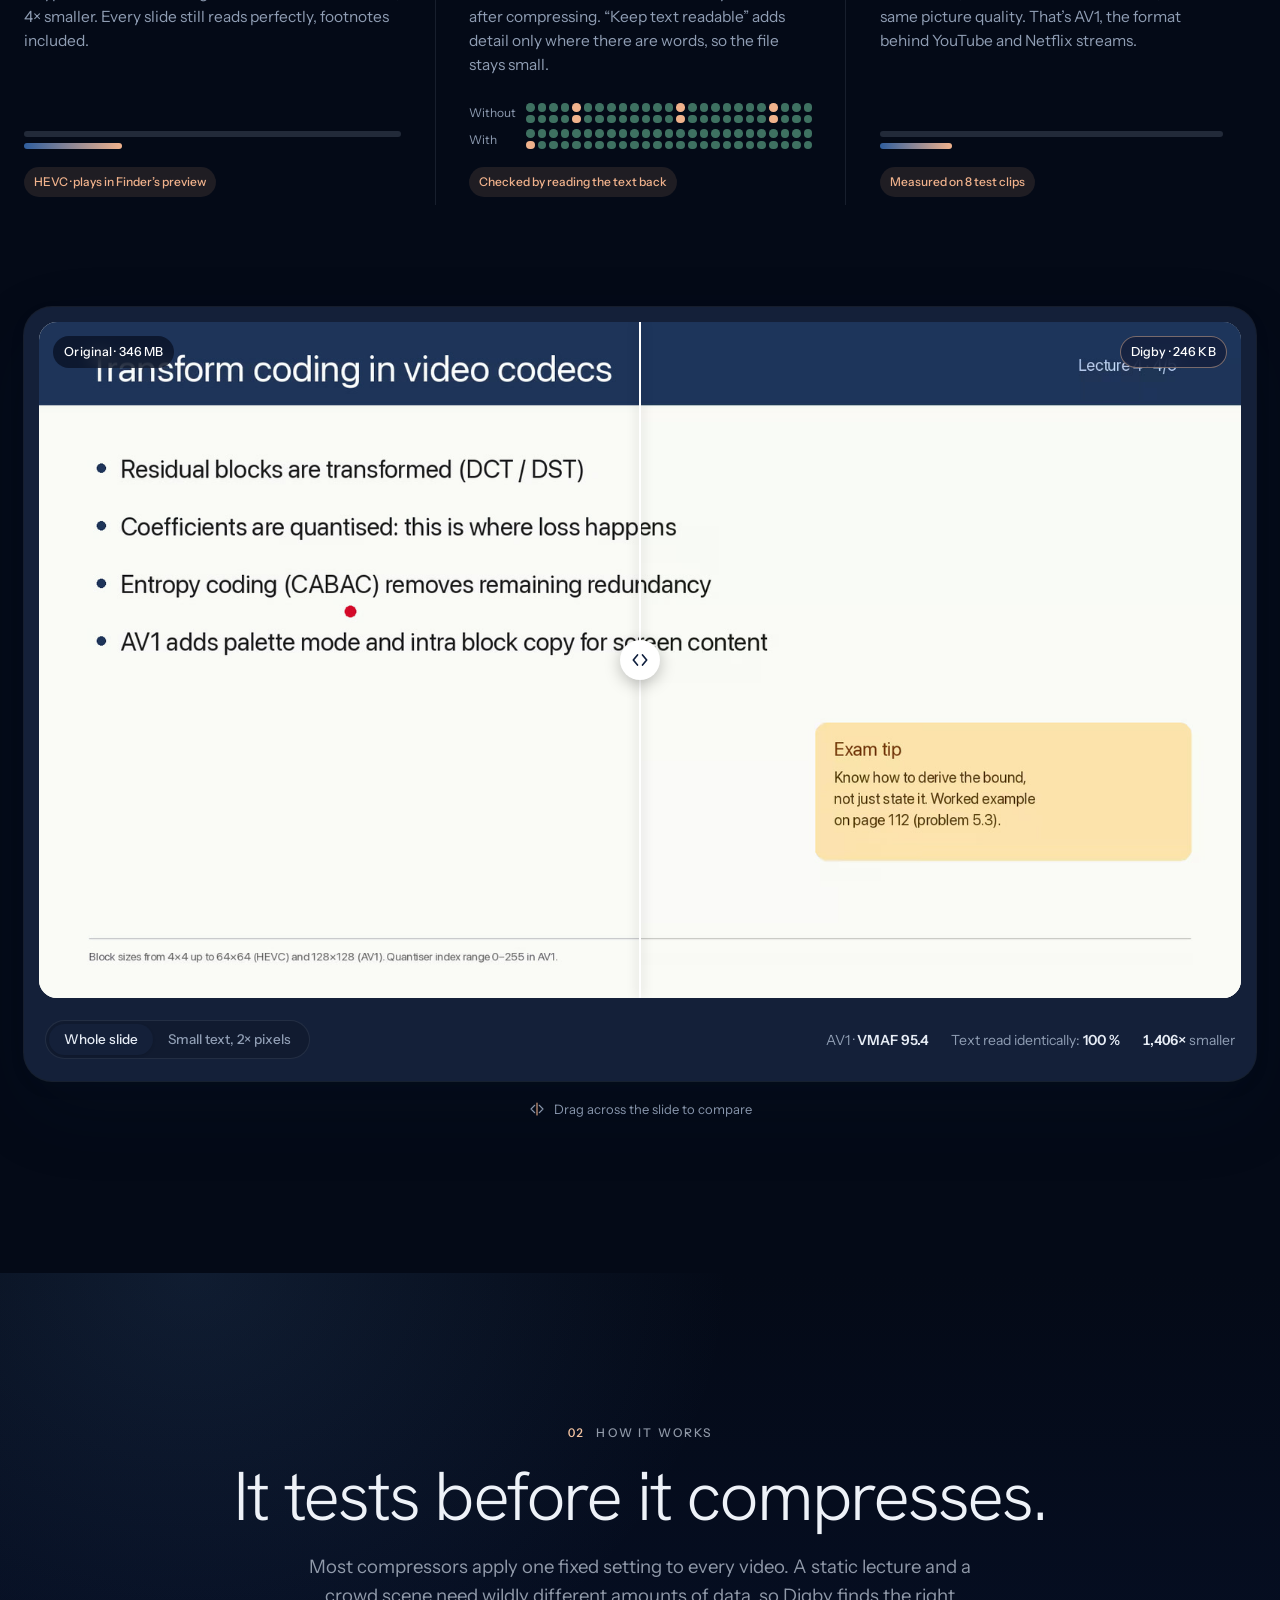
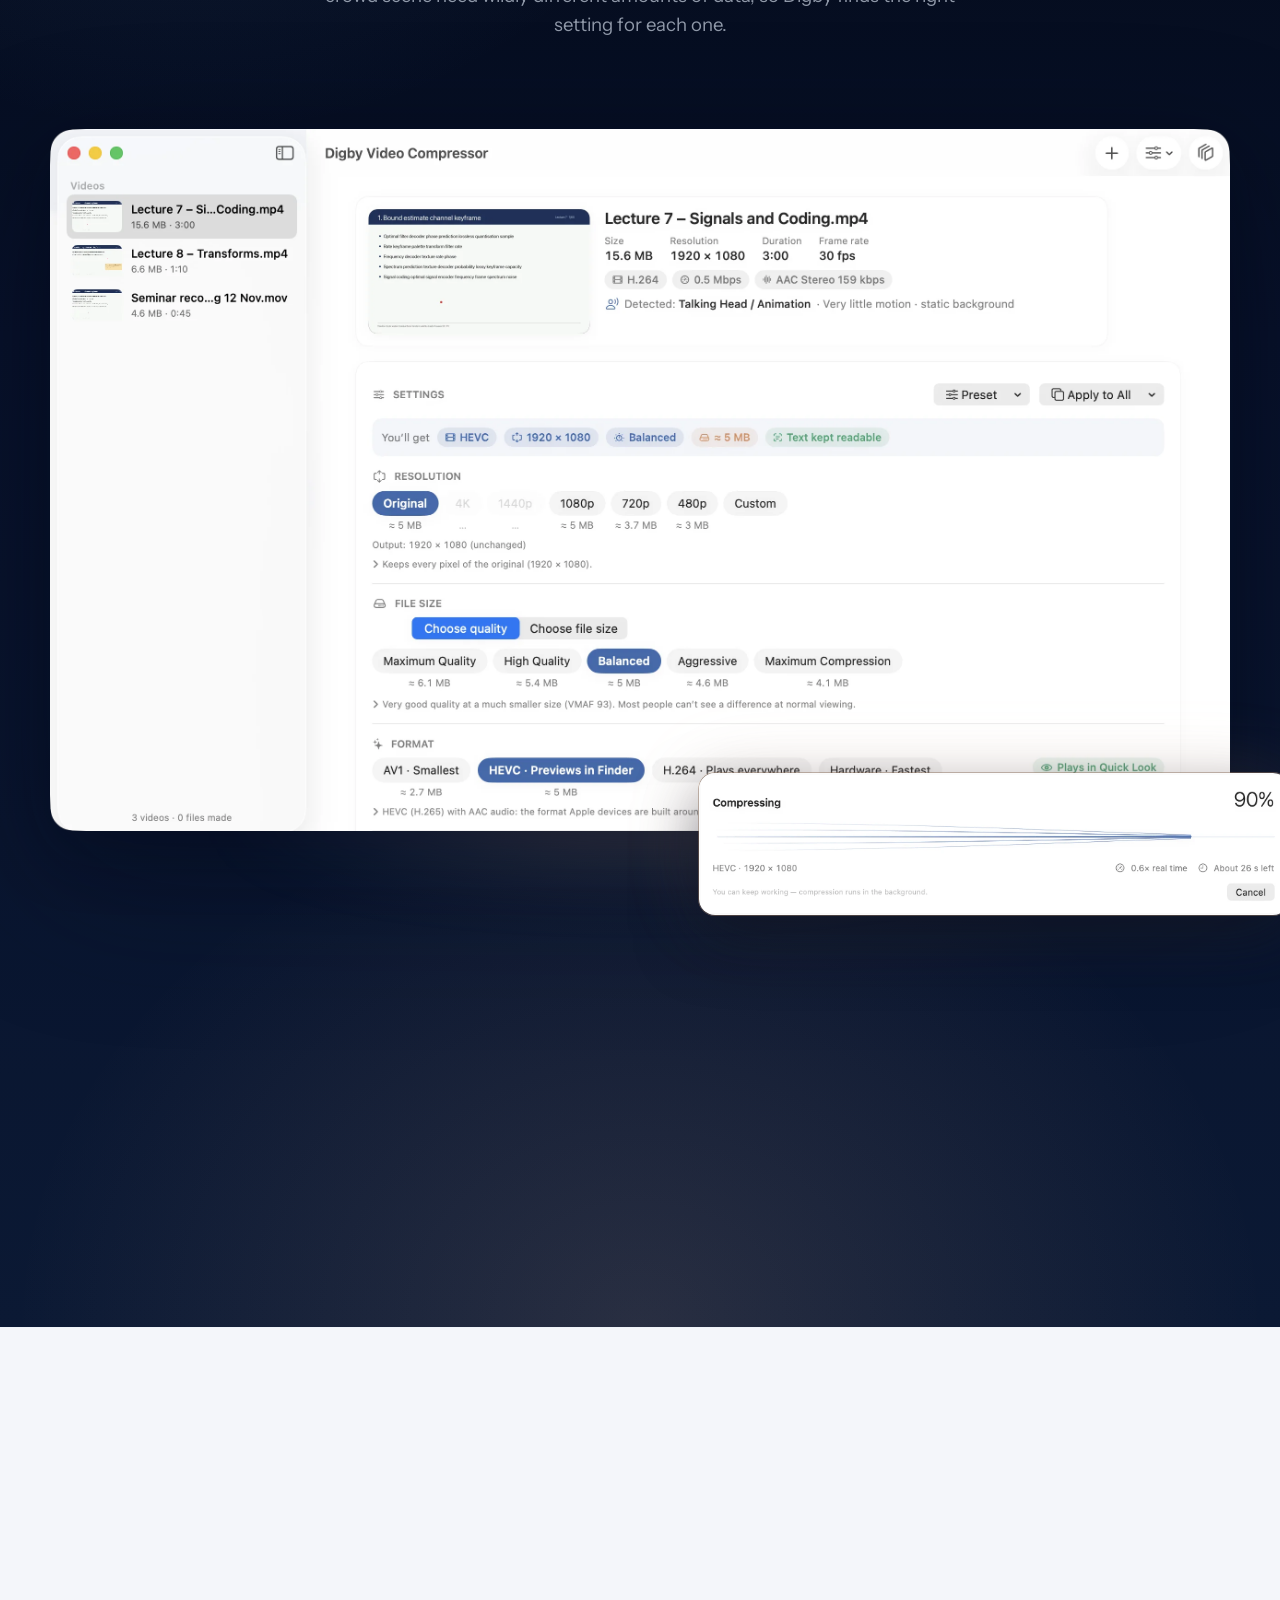
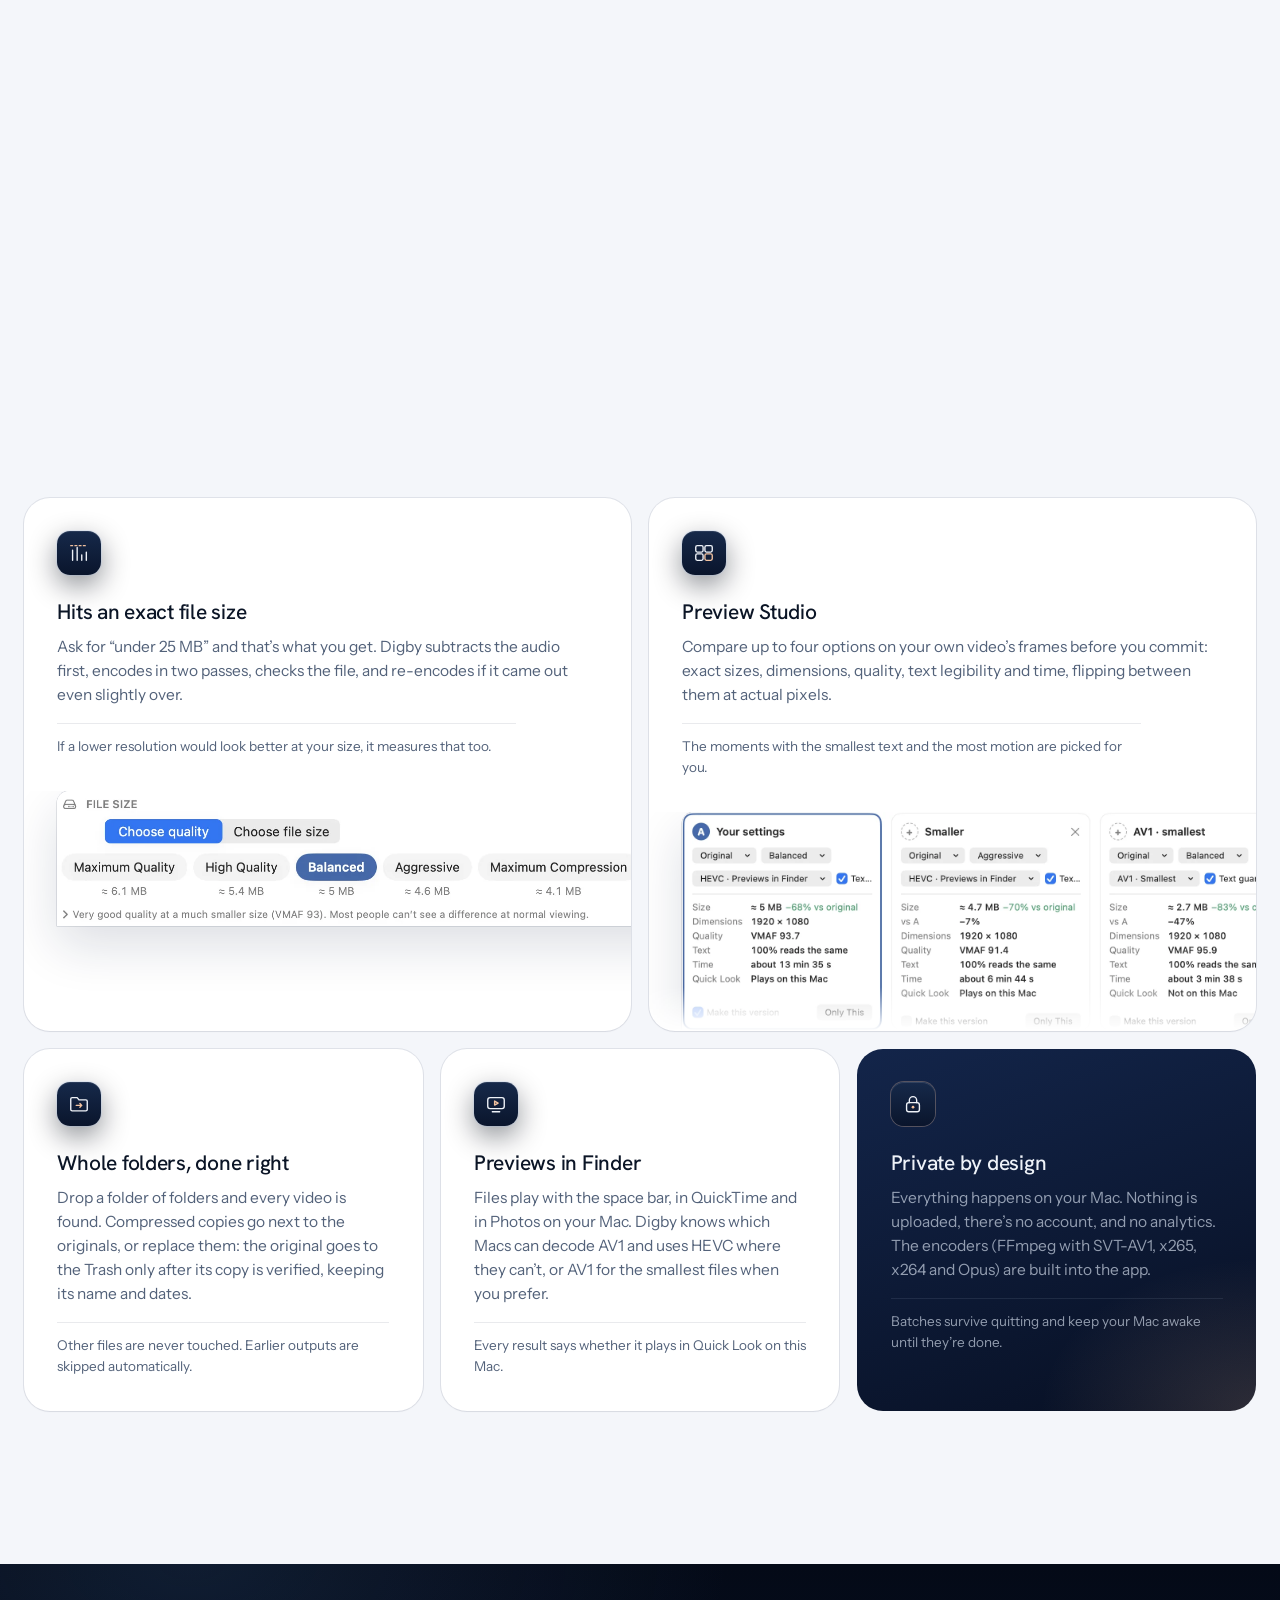
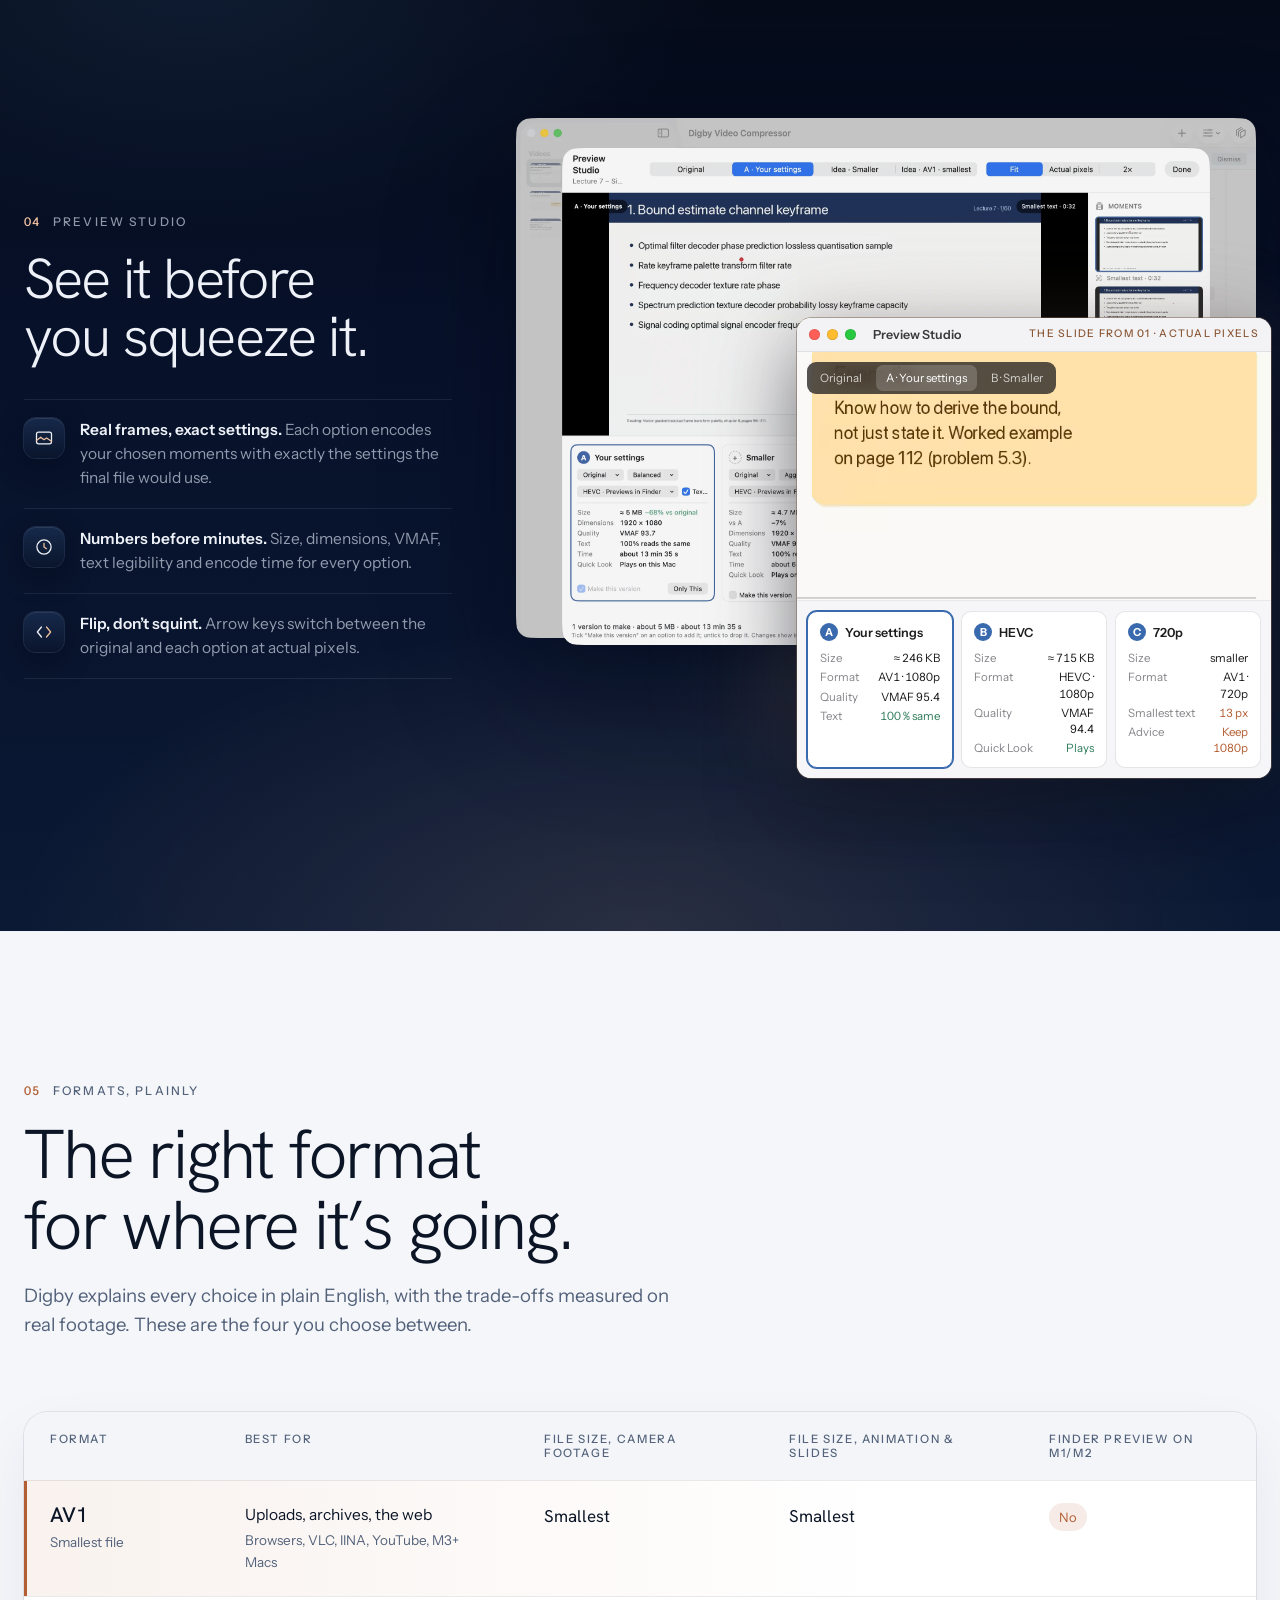
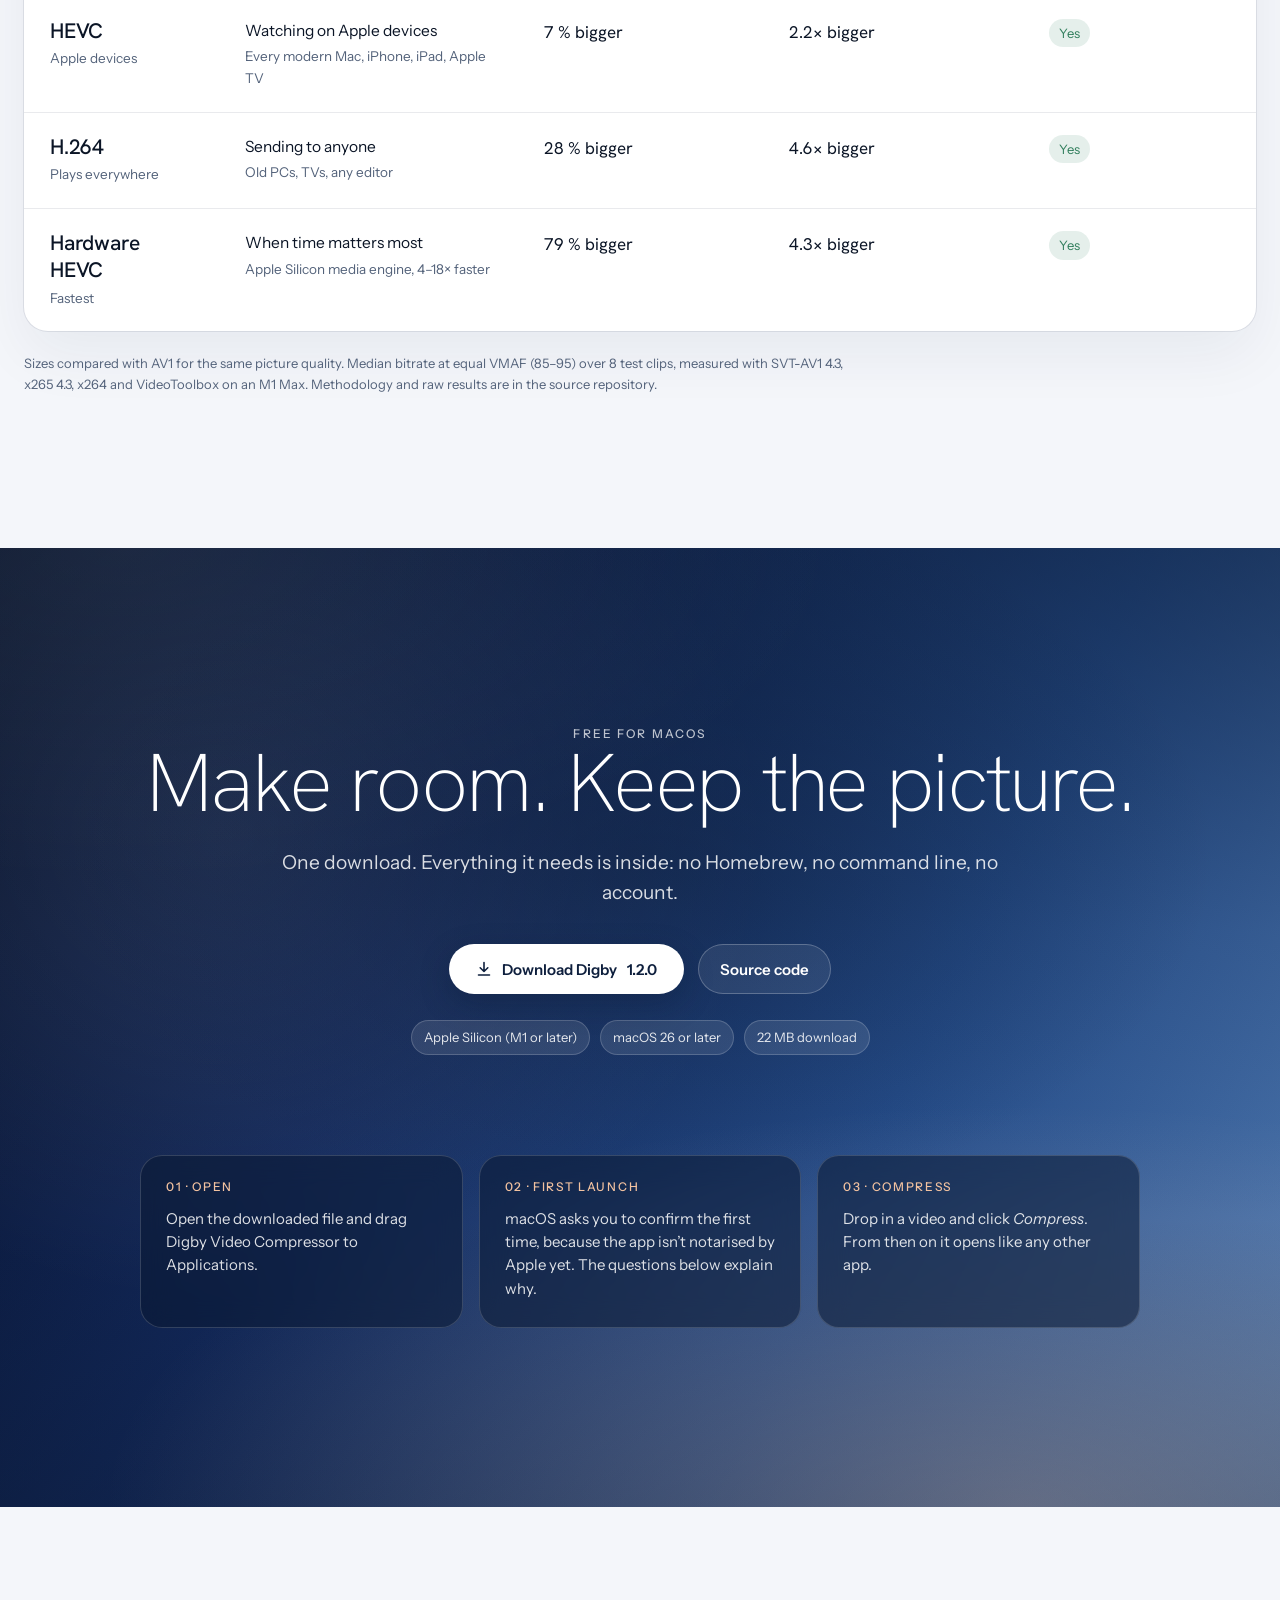
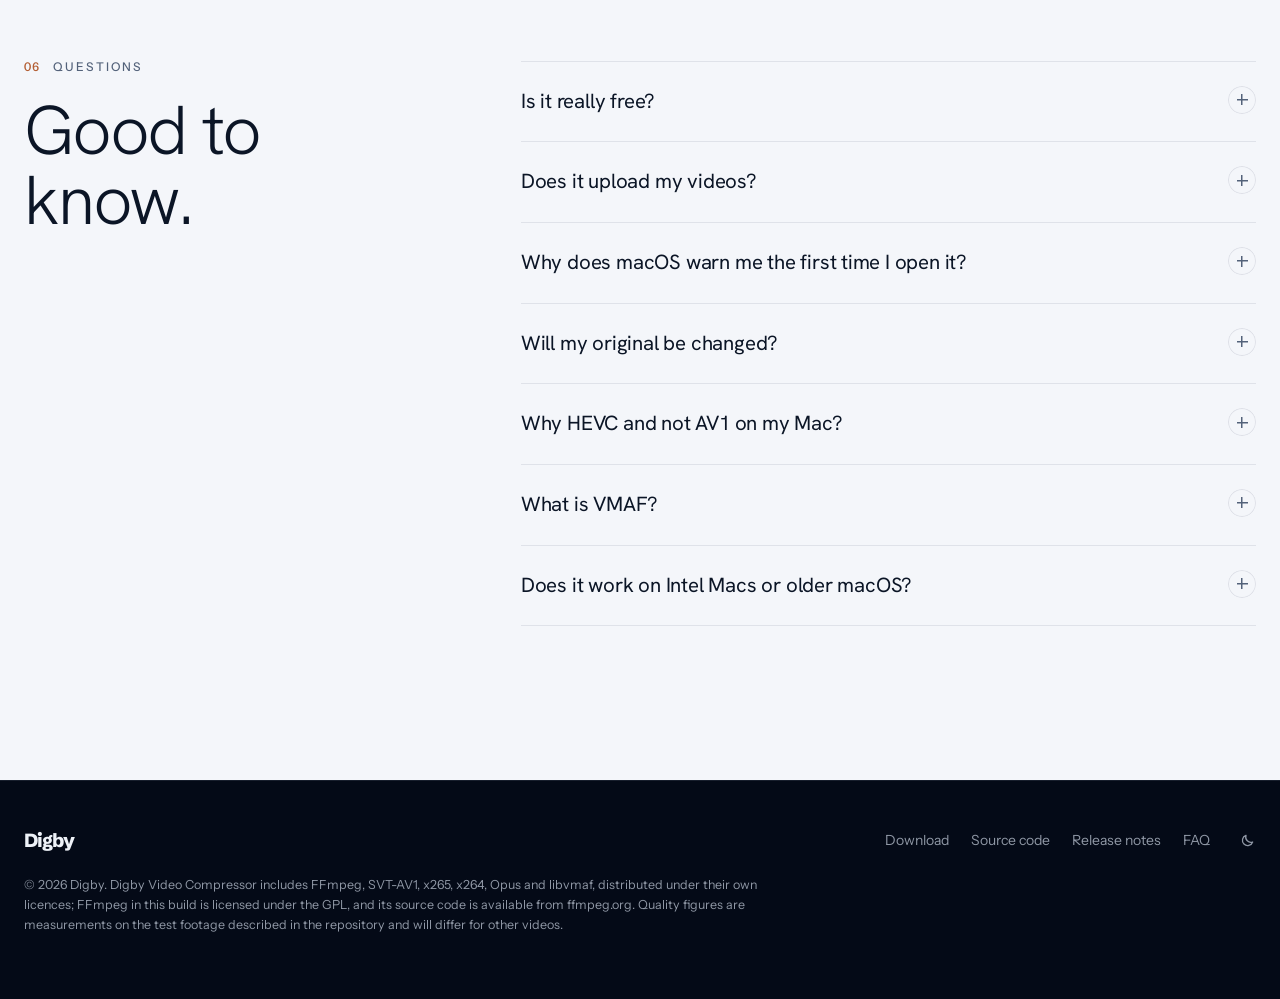
==== commit 99c92d9c: "Swap app colours: Compressor slate, Downloader sage Icons, favicons, parent-page tiles and switcher " ====
--- a/compressor/index.html
+++ b/compressor/index.html
@@ -103,15 +103,15 @@
 .sw-p img { width: 40px; height: 40px; flex: none }
 .sw-p .sw-t { display: grid; gap: 2px; flex: 1; min-width: 0 }
 .sw-p b { font-weight: 600 } .sw-p i { font-style: normal; color: #5A6A80; font-size: 13px }
-.sw-p em { font-style: normal; font-size: 11.5px; white-space: nowrap; padding: 4px 8px; border-radius: 99px; color: #4E7D63; background: color-mix(in srgb, #4E7D63 12%, #fff) }
+.sw-p em { font-style: normal; font-size: 11.5px; white-space: nowrap; padding: 4px 8px; border-radius: 99px; color: #4A6C9B; background: color-mix(in srgb, #4A6C9B 12%, #fff) }
 .sw-p a.sw-all { color: #5A6A80; border-top: 1px solid #E6EAF0; border-radius: 0 0 12px 12px; margin-top: 4px; padding-block: 12px 10px }
 @media (min-width: 761px) { .sw-p { left: max(28px, env(safe-area-inset-left, 0px)) } }
 @media (prefers-color-scheme: dark) { :root:not([data-theme="light"]) .sw-p { background: #131B2A; color: #E6ECF5; box-shadow: 0 24px 60px rgba(0, 0, 0, .55), 0 0 0 1px rgba(255, 255, 255, .08) }
   :root:not([data-theme="light"]) .sw-p a:hover { background: #1C2638 } :root:not([data-theme="light"]) .sw-k, :root:not([data-theme="light"]) .sw-p i, :root:not([data-theme="light"]) .sw-p a.sw-all { color: #95A3B8 }
-  :root:not([data-theme="light"]) .sw-p a.sw-all { border-color: rgba(255, 255, 255, .08) } :root:not([data-theme="light"]) .sw-p em { background: color-mix(in srgb, #4E7D63 22%, #131B2A); color: #93C4A8 } }
+  :root:not([data-theme="light"]) .sw-p a.sw-all { border-color: rgba(255, 255, 255, .08) } :root:not([data-theme="light"]) .sw-p em { background: color-mix(in srgb, #4A6C9B 22%, #131B2A); color: #9DB7DE } }
 :root[data-theme="dark"] .sw-p { background: #131B2A; color: #E6ECF5; box-shadow: 0 24px 60px rgba(0, 0, 0, .55), 0 0 0 1px rgba(255, 255, 255, .08) }
 :root[data-theme="dark"] .sw-p a:hover { background: #1C2638 } :root[data-theme="dark"] .sw-k, :root[data-theme="dark"] .sw-p i, :root[data-theme="dark"] .sw-p a.sw-all { color: #95A3B8 }
-:root[data-theme="dark"] .sw-p a.sw-all { border-color: rgba(255, 255, 255, .08) } :root[data-theme="dark"] .sw-p em { background: color-mix(in srgb, #4E7D63 22%, #131B2A); color: #93C4A8 }
+:root[data-theme="dark"] .sw-p a.sw-all { border-color: rgba(255, 255, 255, .08) } :root[data-theme="dark"] .sw-p em { background: color-mix(in srgb, #4A6C9B 22%, #131B2A); color: #9DB7DE }
 @media (prefers-reduced-motion: reduce) { .sw-p { animation: none } }
 /* small phones: the lockup shrinks with the viewport, leaving room for the chevron and Download */
 @media (max-width: 430px) { nav .brand.digby-lockup { font-size: clamp(15px, calc((100vw - 176px) / 8.6), 25px) } nav details.sw > summary.sw-b { width: 26px; height: 26px } }
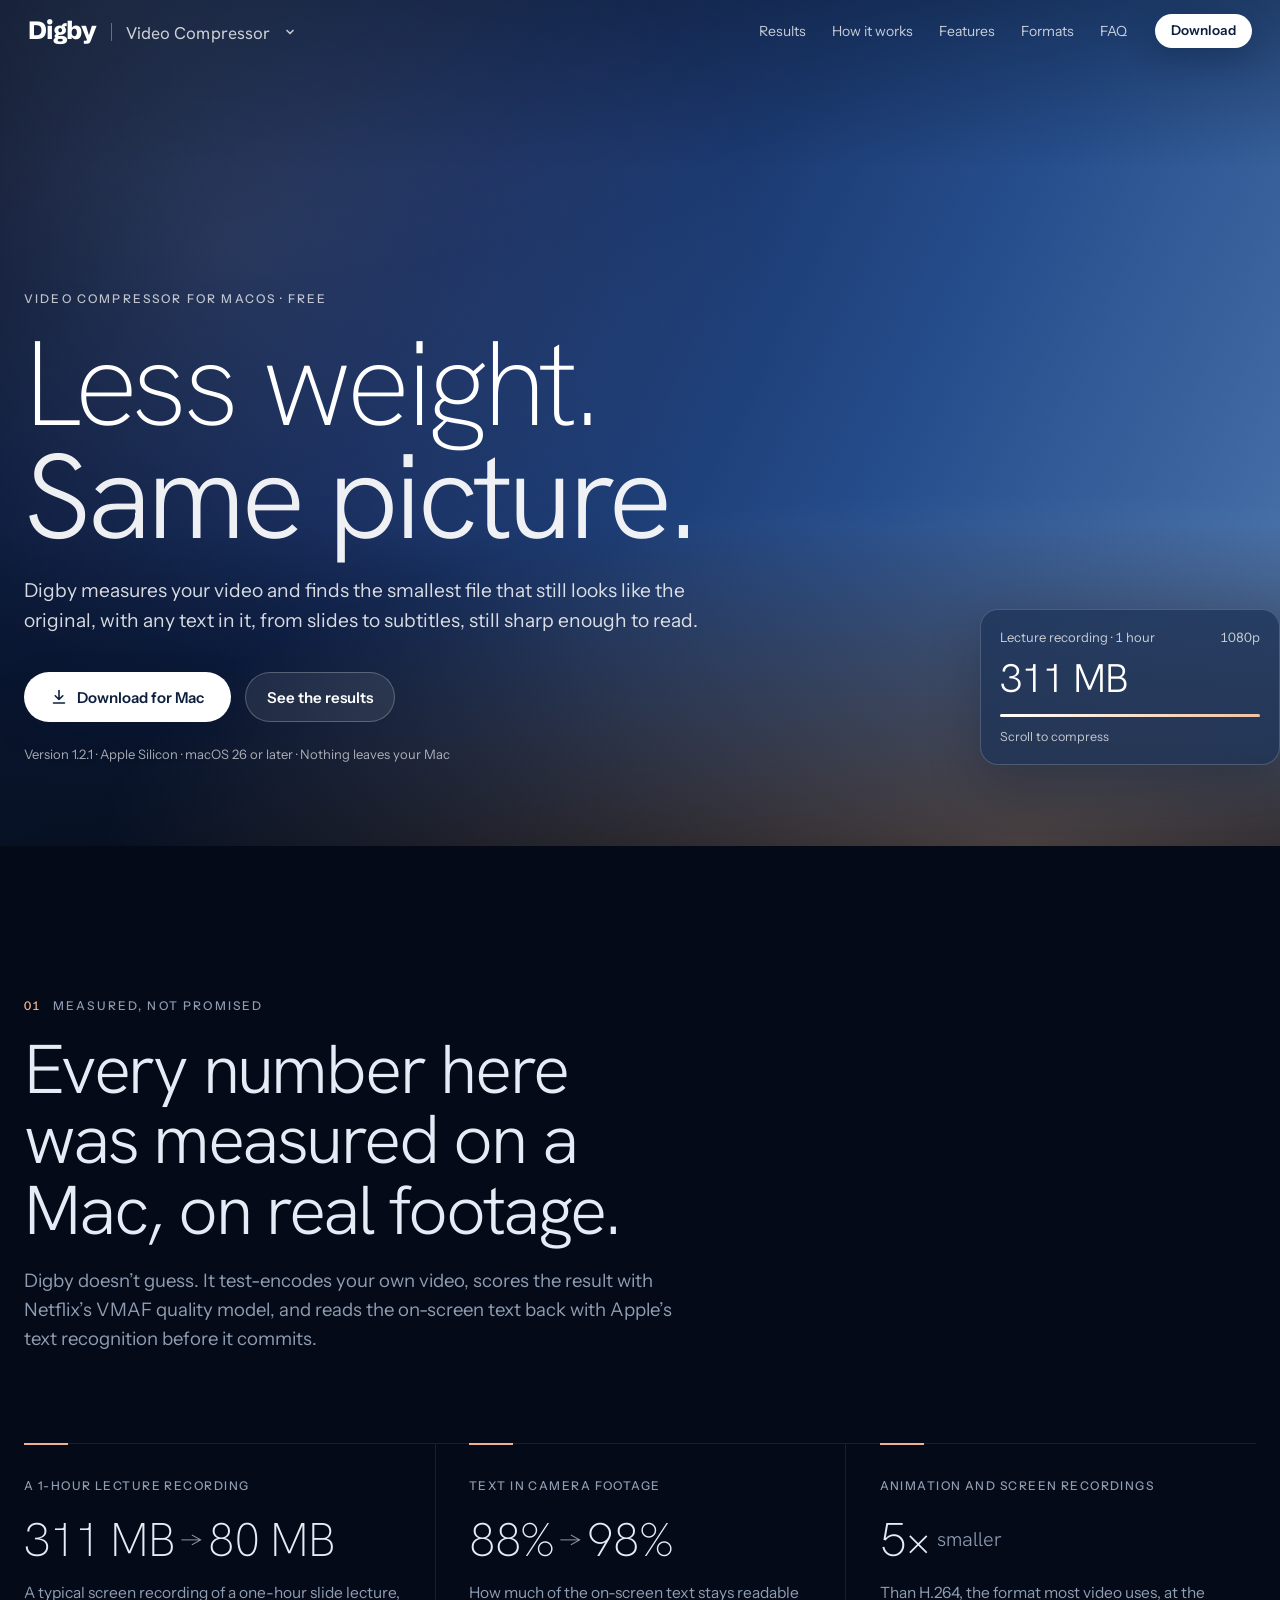
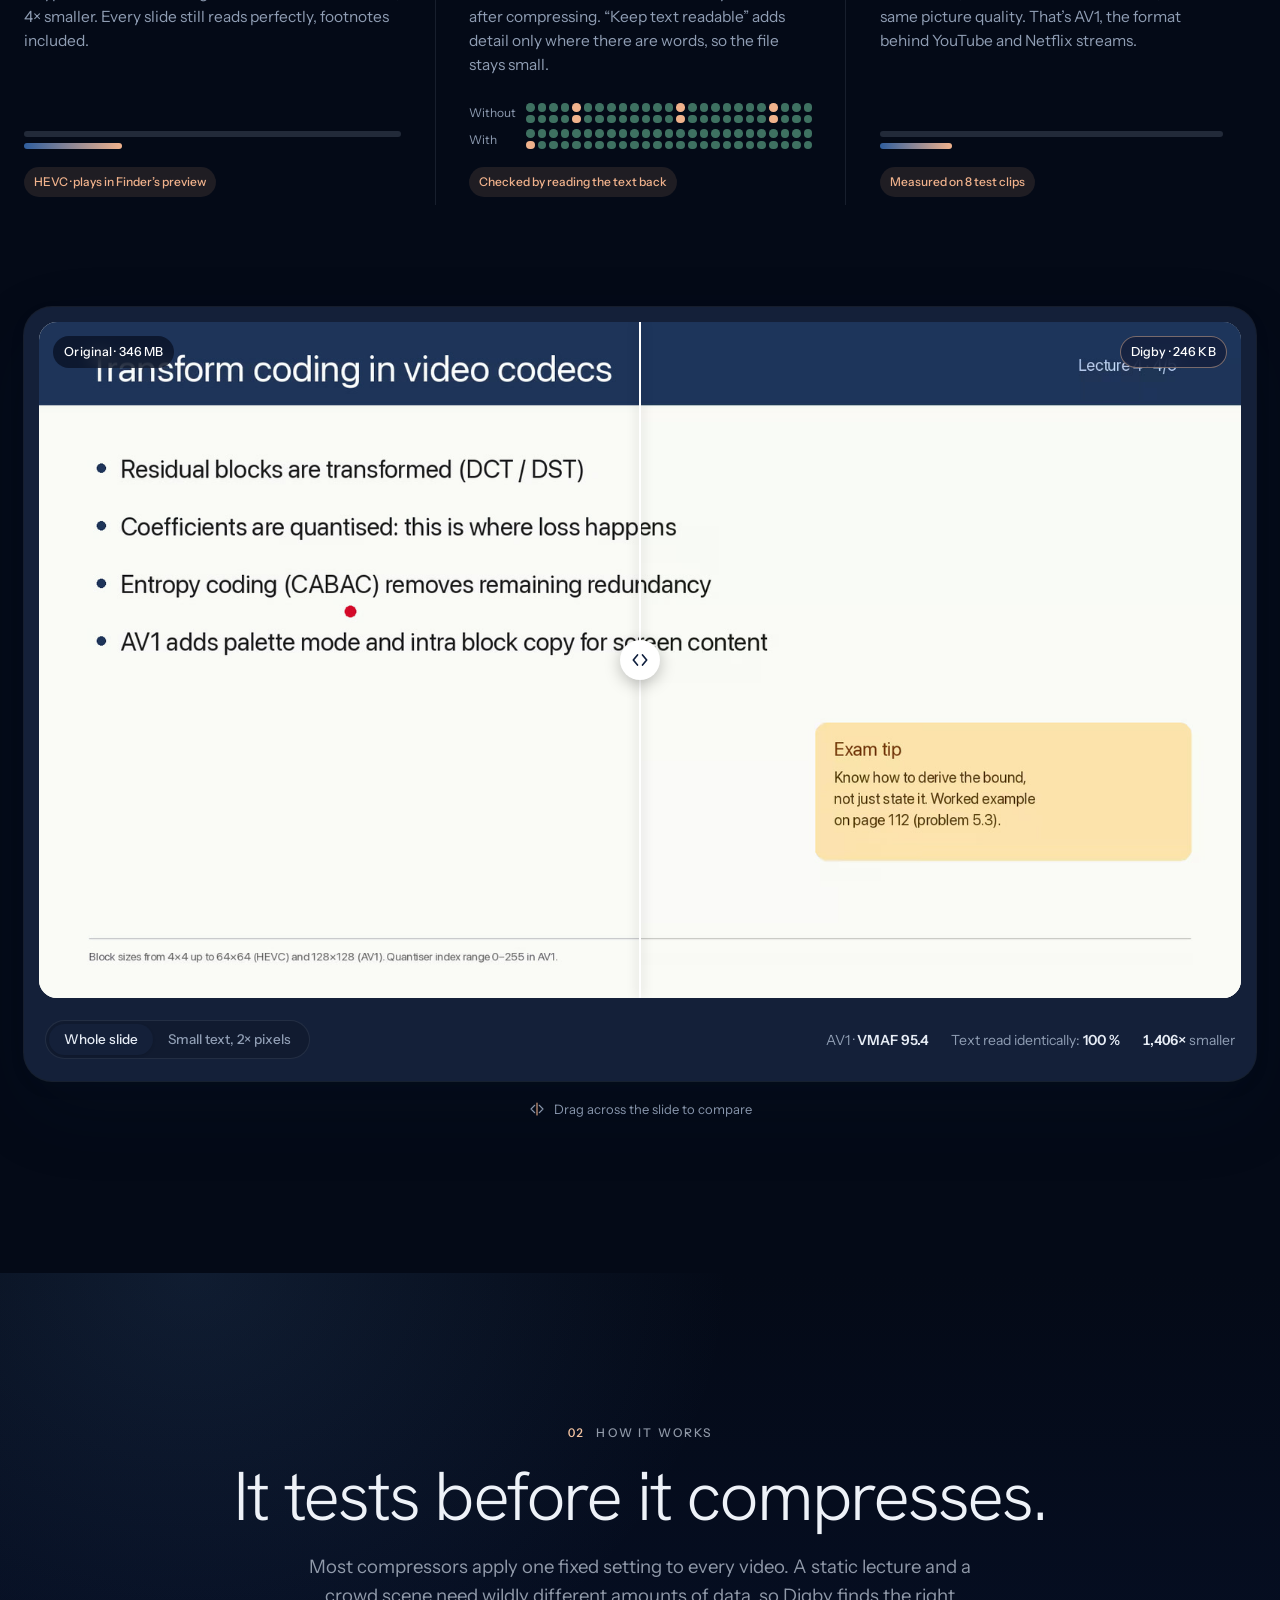
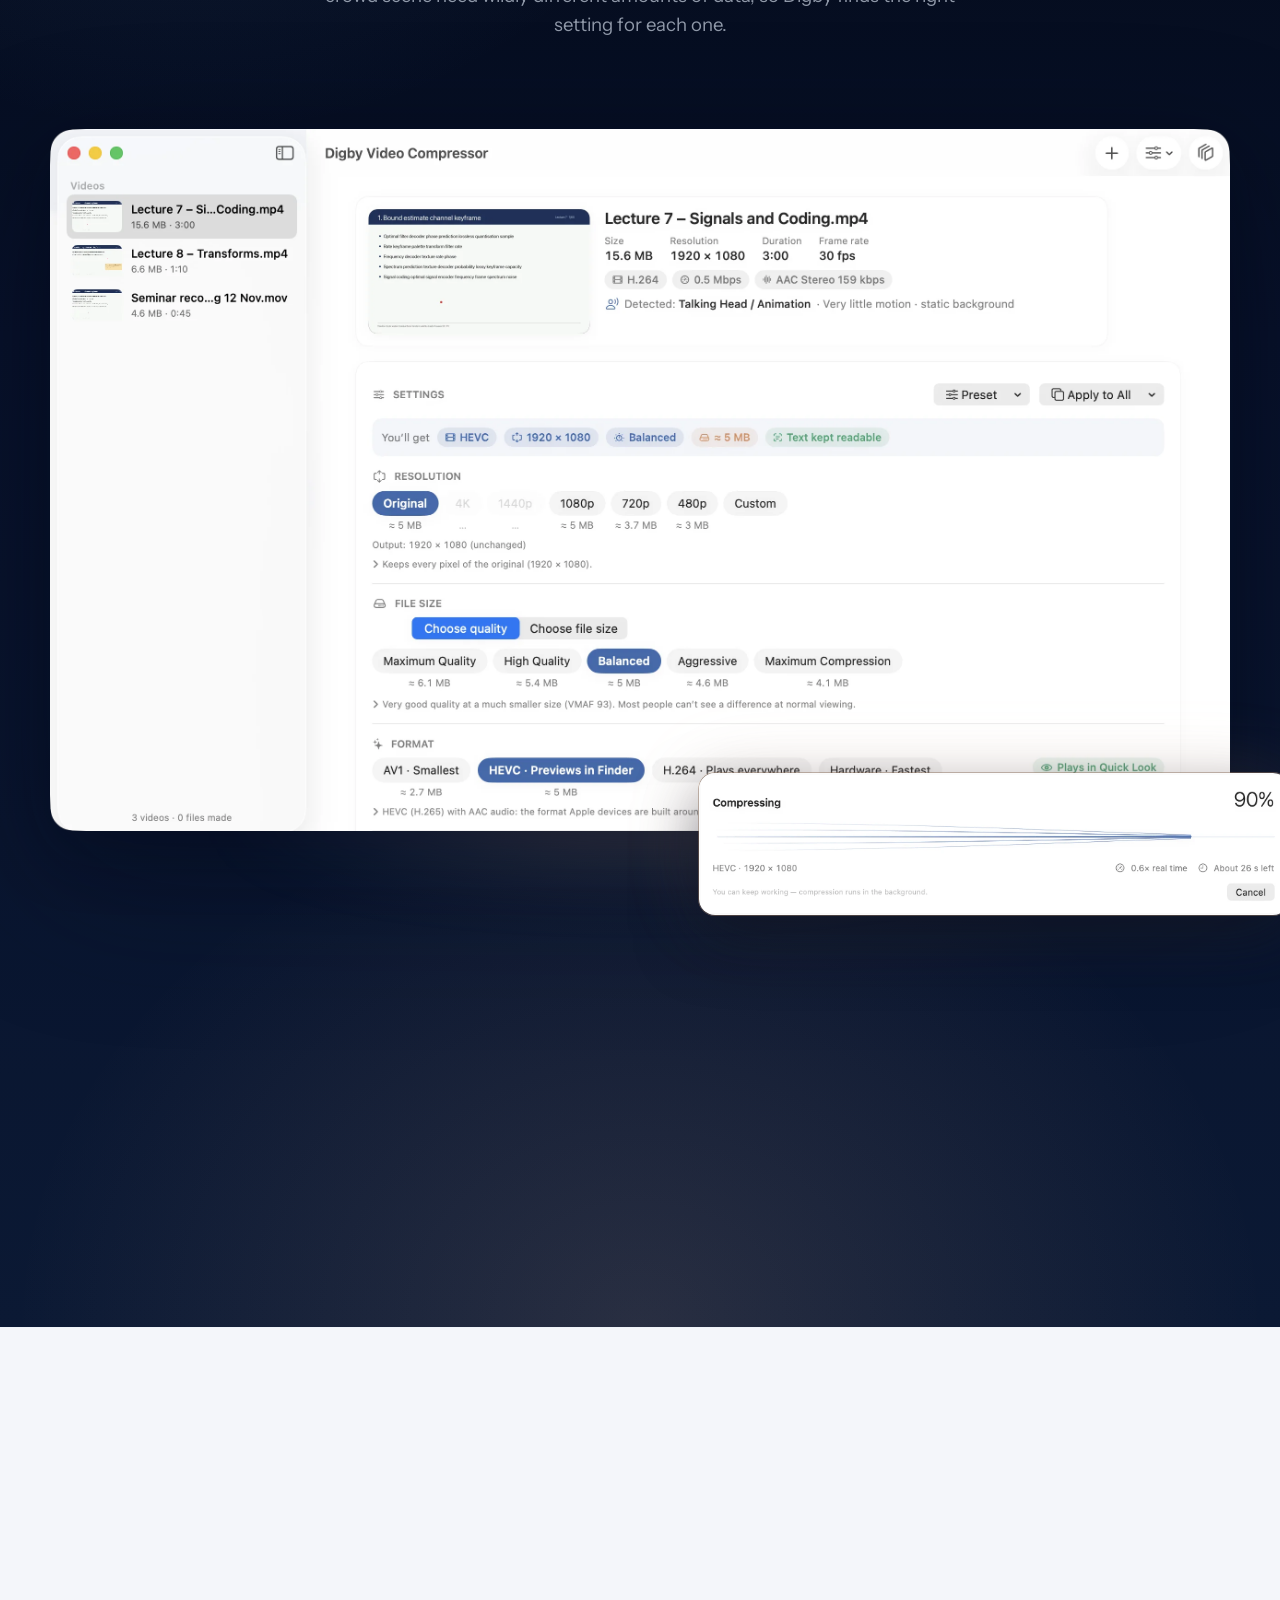
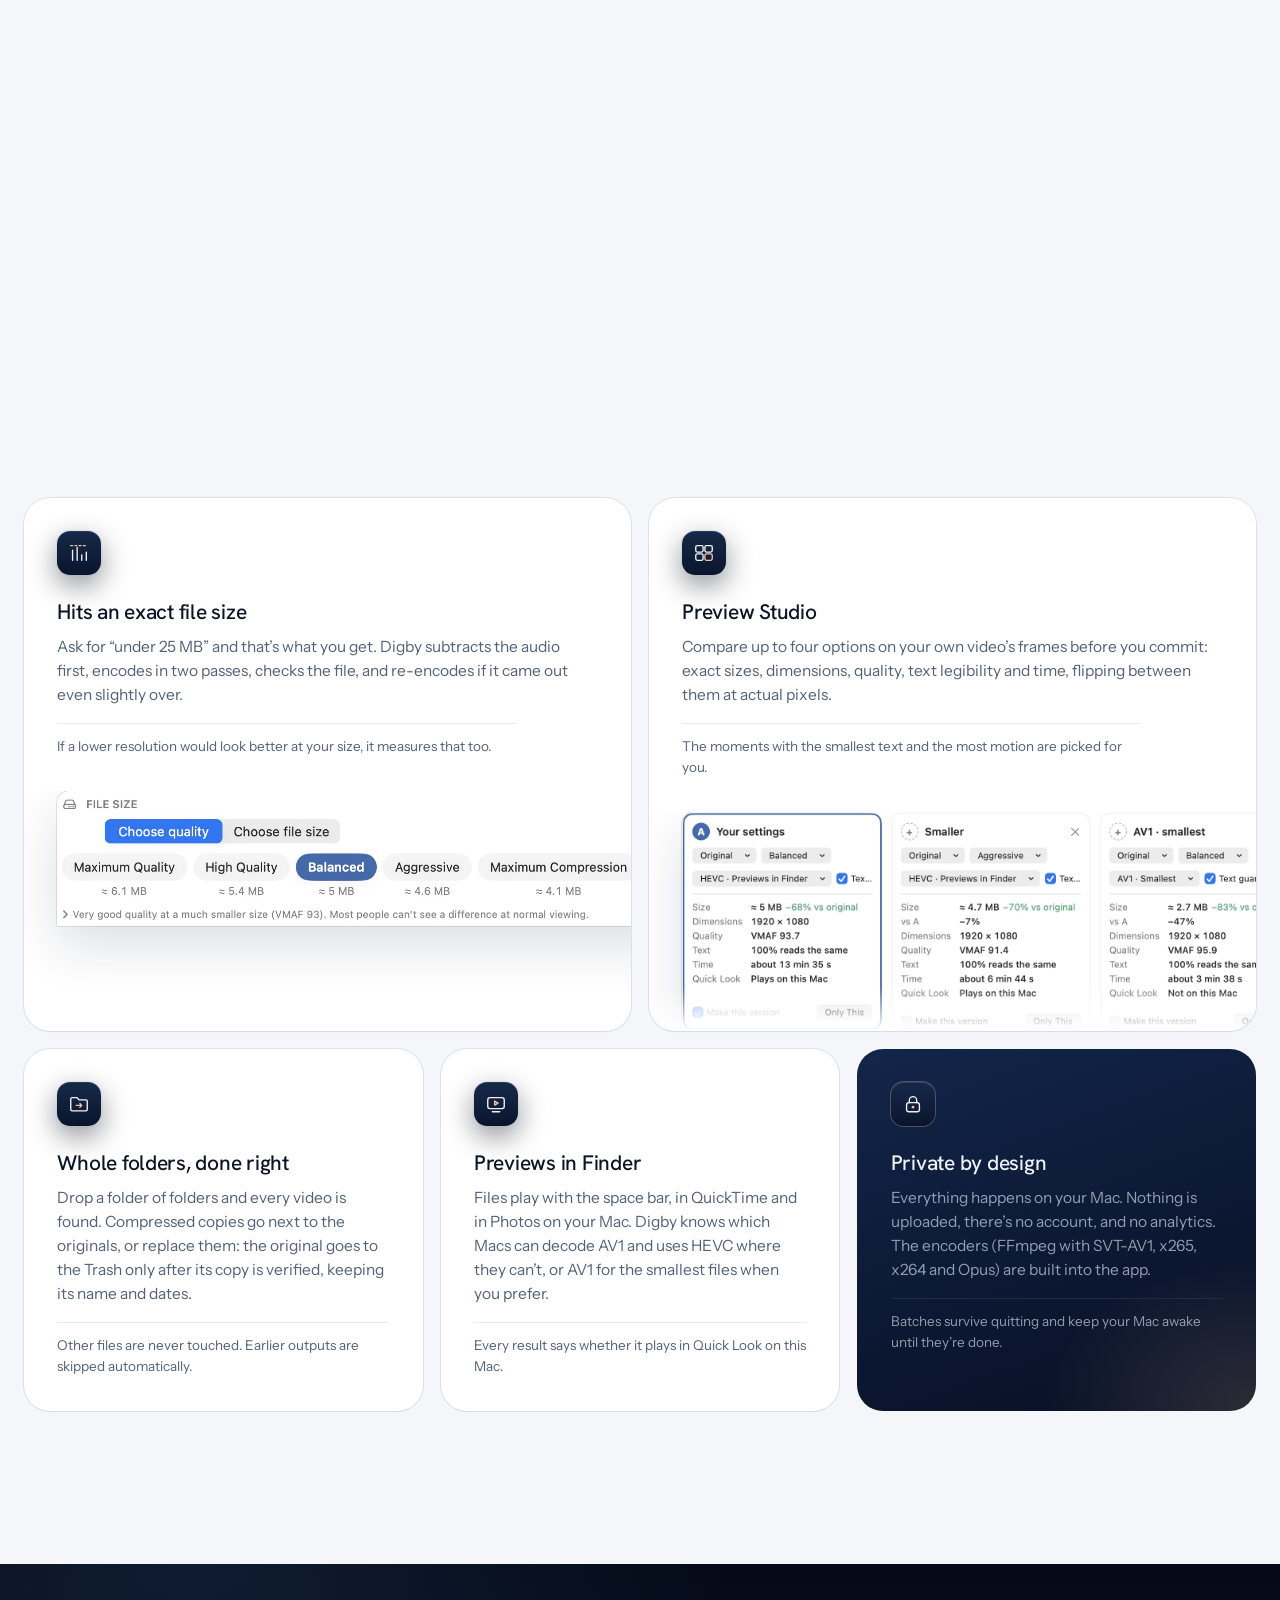
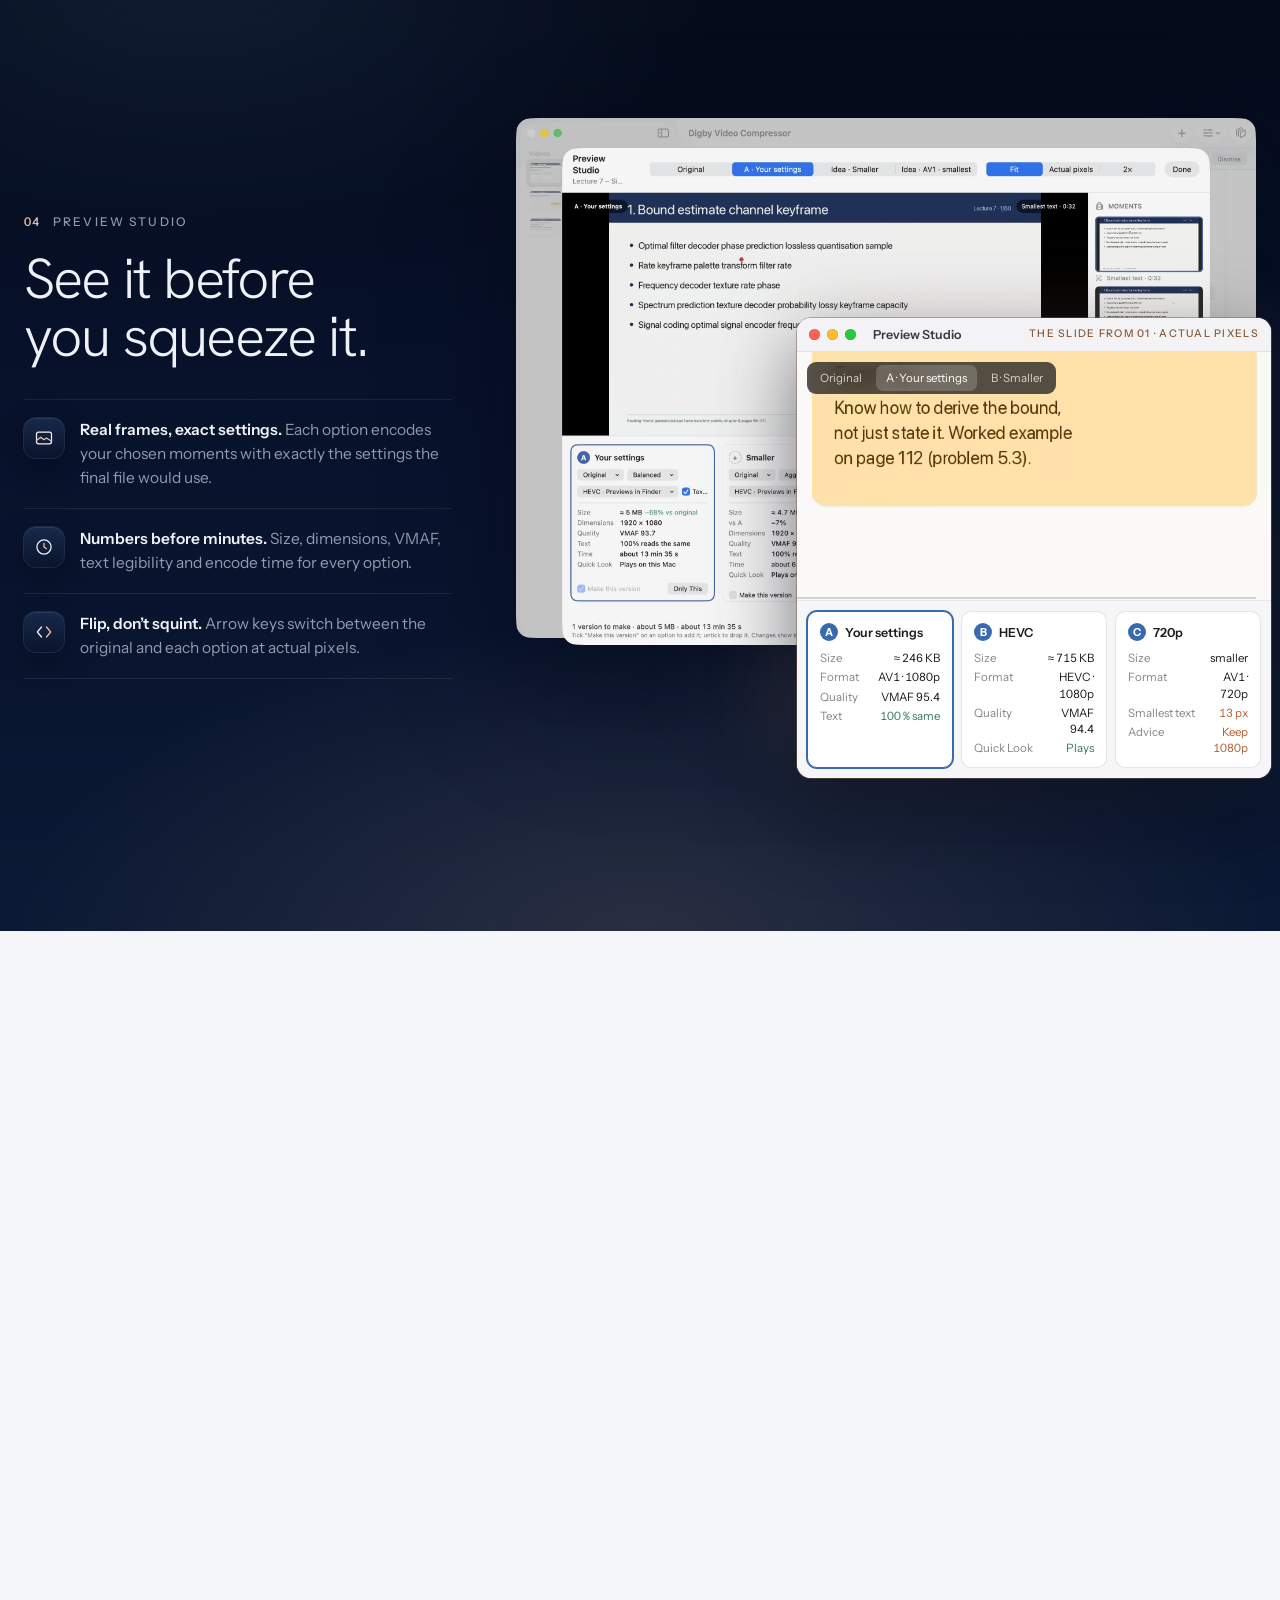
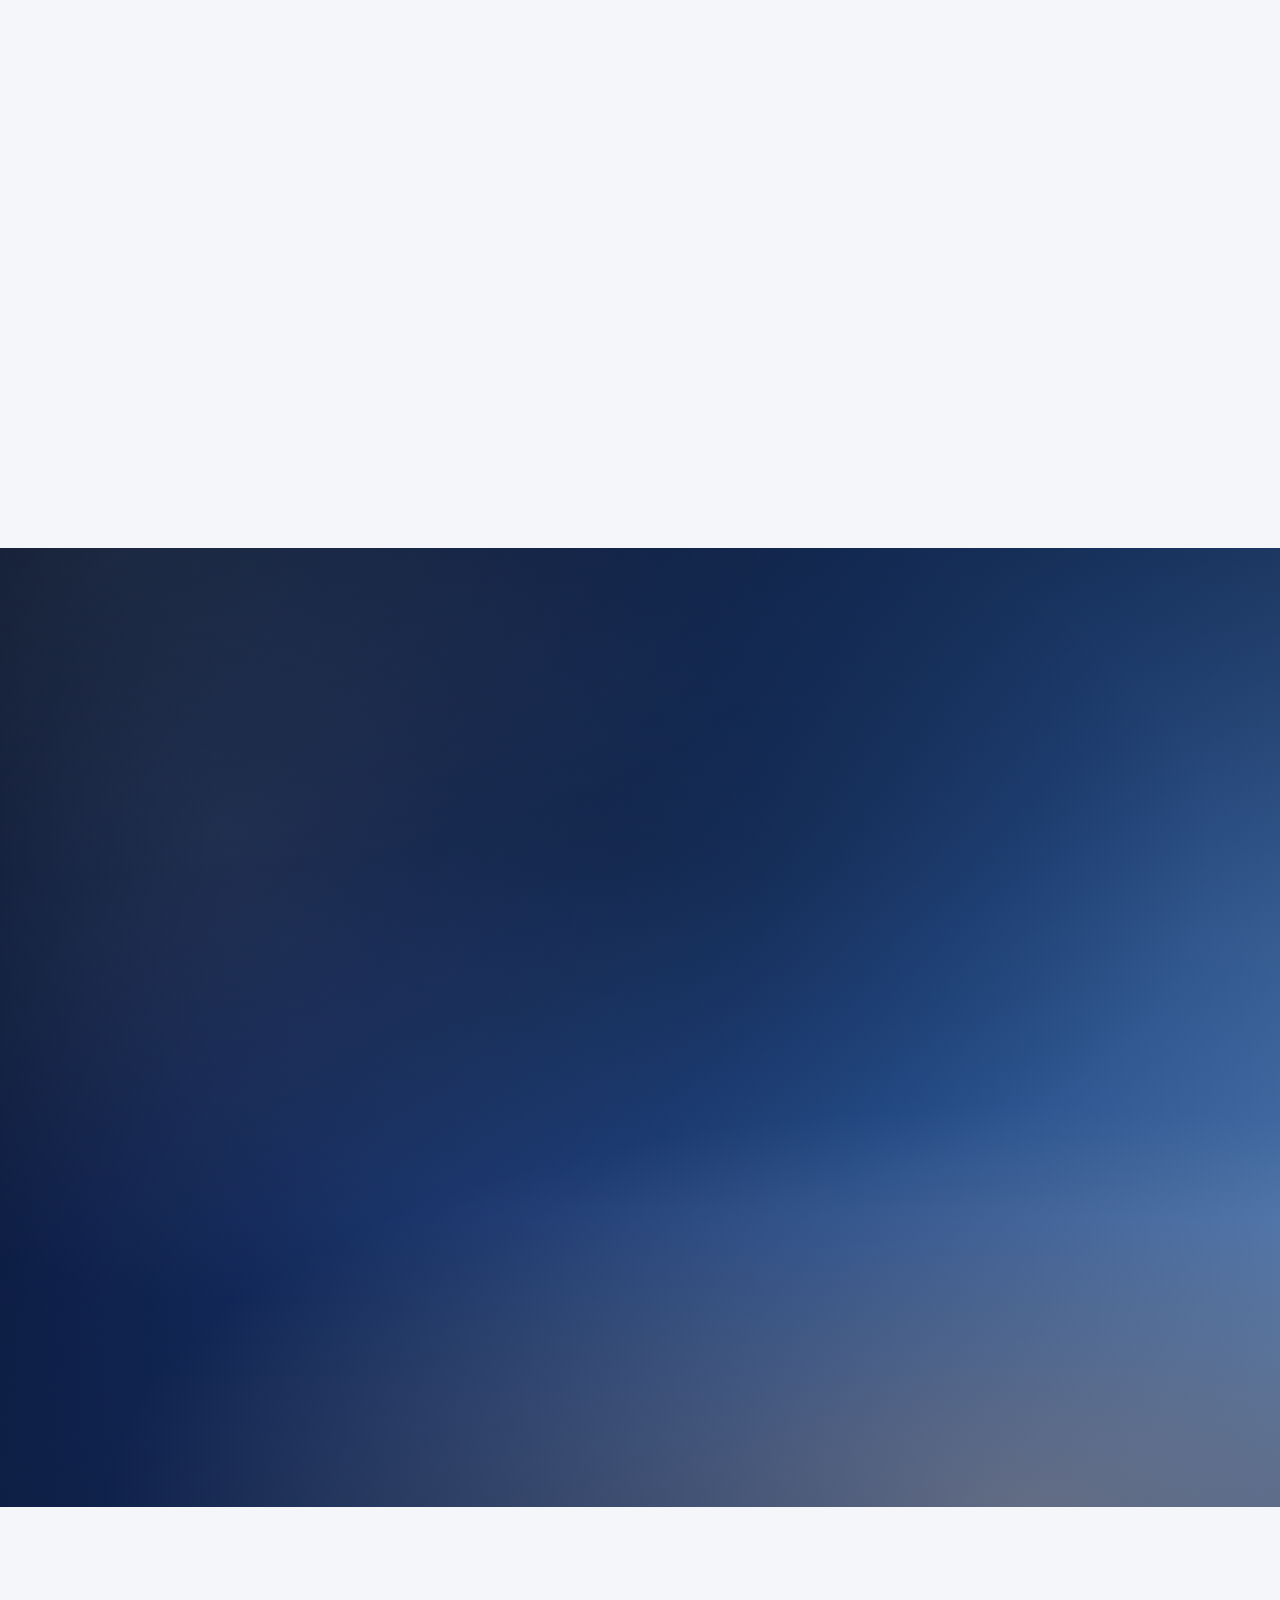
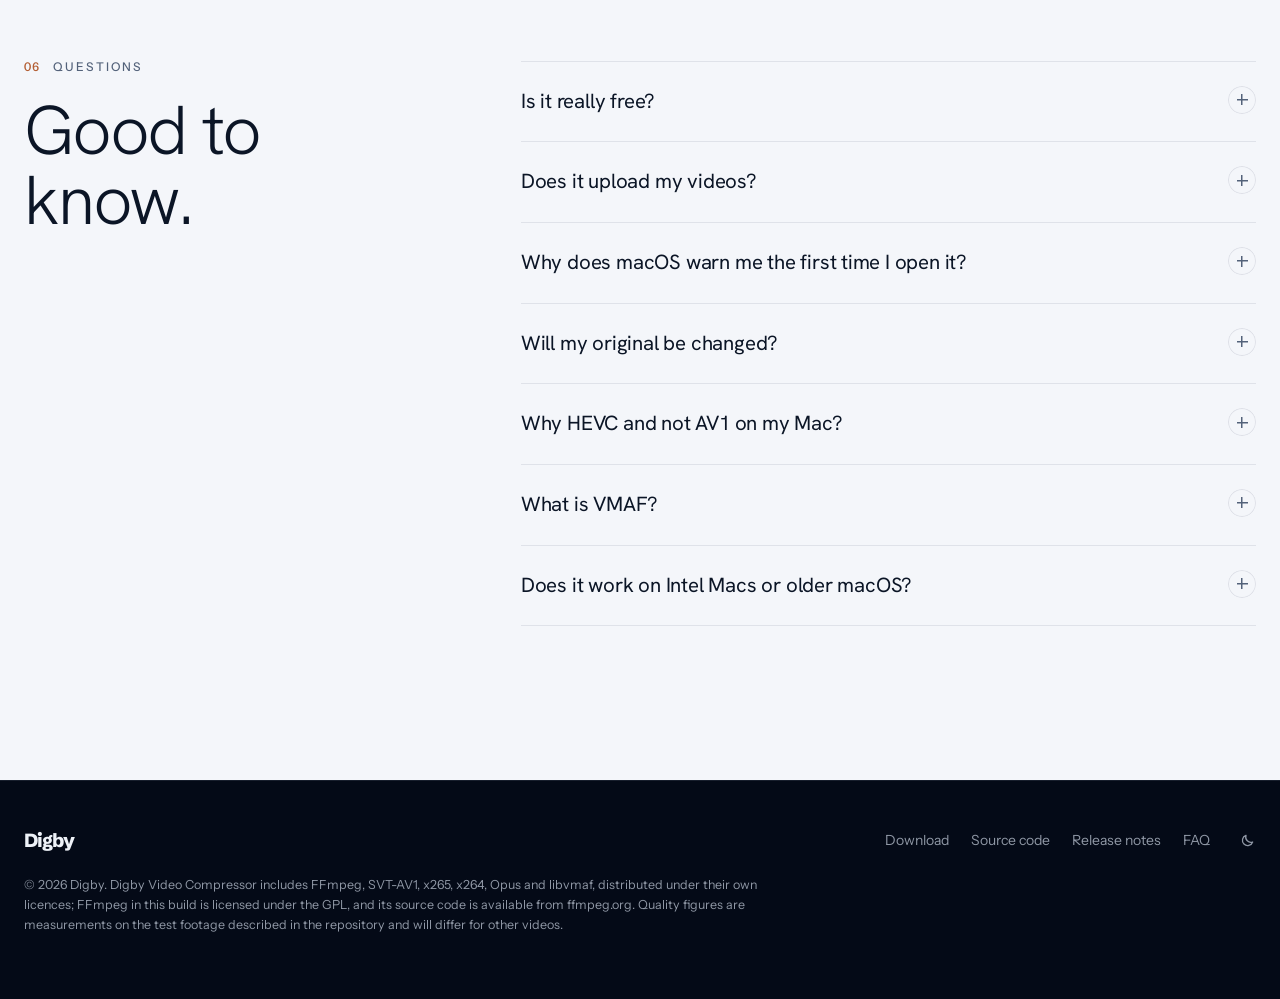
==== commit f173f4c6: "Compressor site: version 1.2.1" ====
--- a/compressor/index.html
+++ b/compressor/index.html
@@ -371,7 +371,7 @@
       <a class="btn btn-light" href="#download" data-download data-pull><svg viewBox="0 0 16 16" aria-hidden="true"><path d="M8 1.5v9m0 0L4.2 6.8M8 10.5l3.8-3.7M2.5 14h11" fill="none" stroke="currentColor" stroke-width="1.6" stroke-linecap="round" stroke-linejoin="round"/></svg>Download for Mac</a>
       <a class="btn btn-ghost" href="#results">See the results</a>
     </div>
-    <div class="meta reveal d5">Version <span data-version>1.2.0</span> · Apple Silicon · macOS 26 or later · Nothing leaves your Mac</div>
+    <div class="meta reveal d5">Version <span data-version>1.2.1</span> · Apple Silicon · macOS 26 or later · Nothing leaves your Mac</div>
     <aside class="sizecard reveal d5" aria-label="A measured example">
       <div class="file"><span>Lecture recording · 1 hour</span><span>1080p</span></div>
       <div class="big" id="sizeNum">311 MB</div>
@@ -582,7 +582,7 @@
     <h2 class="rise">Make room. Keep the picture.</h2>
     <p class="lead rise">One download. Everything it needs is inside: no Homebrew, no command line, no account.</p>
     <div class="ctas rise">
-      <a class="btn btn-light" href="#download" data-download data-pull><svg viewBox="0 0 16 16" aria-hidden="true"><path d="M8 1.5v9m0 0L4.2 6.8M8 10.5l3.8-3.7M2.5 14h11" fill="none" stroke="currentColor" stroke-width="1.6" stroke-linecap="round" stroke-linejoin="round"/></svg>Download Digby <span data-version>1.2.0</span></a>
+      <a class="btn btn-light" href="#download" data-download data-pull><svg viewBox="0 0 16 16" aria-hidden="true"><path d="M8 1.5v9m0 0L4.2 6.8M8 10.5l3.8-3.7M2.5 14h11" fill="none" stroke="currentColor" stroke-width="1.6" stroke-linecap="round" stroke-linejoin="round"/></svg>Download Digby <span data-version>1.2.1</span></a>
       <a class="btn btn-ghost" href="#" data-source>Source code</a>
     </div>
     <div class="req rise"><span>Apple Silicon (M1 or later)</span><span>macOS 26 or later</span><span>22 MB download</span></div>
@@ -650,7 +650,7 @@
 
 <script>
 /* Where downloads come from: set once when the GitHub repository exists. */
-const DIGBY = { repo: "drwojakmd/digby-video-compressor", version: "1.2.0" };
+const DIGBY = { repo: "drwojakmd/digby-video-compressor", version: "1.2.1" };
 
 (() => {
   // links
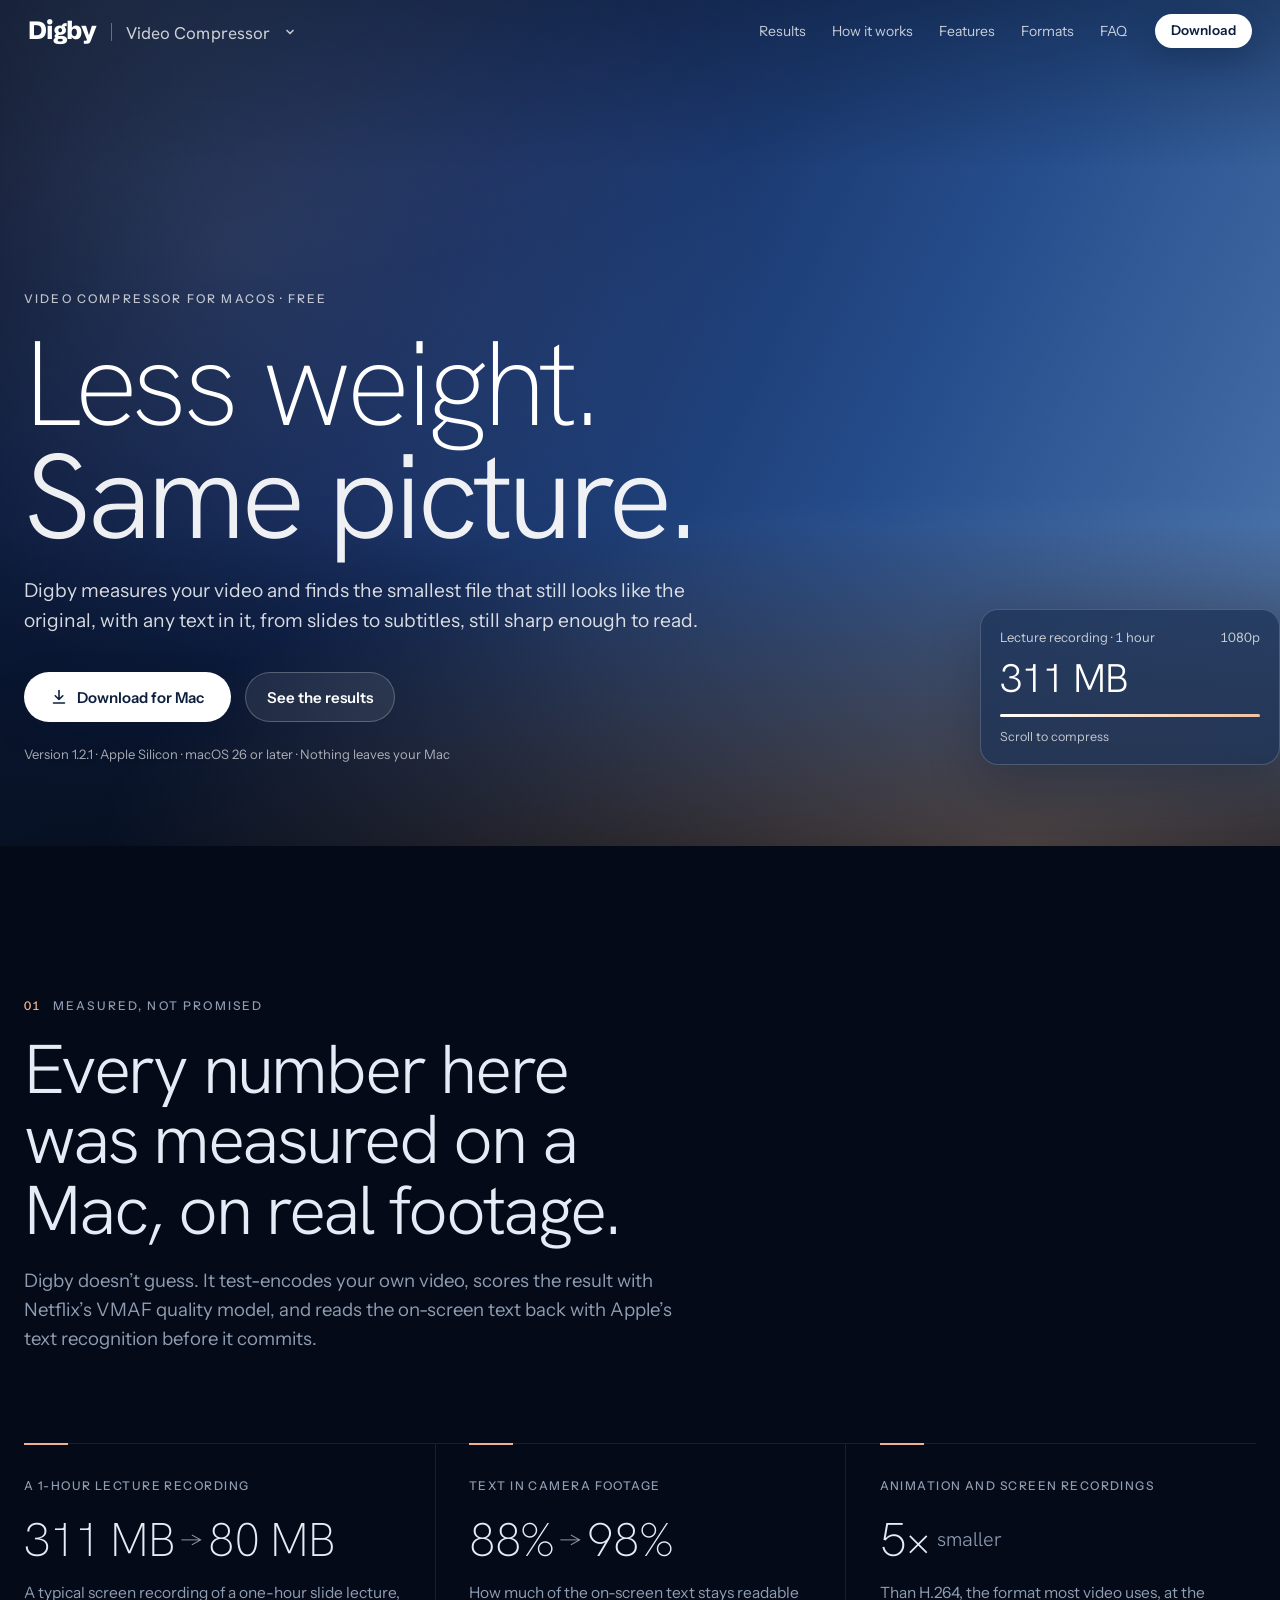
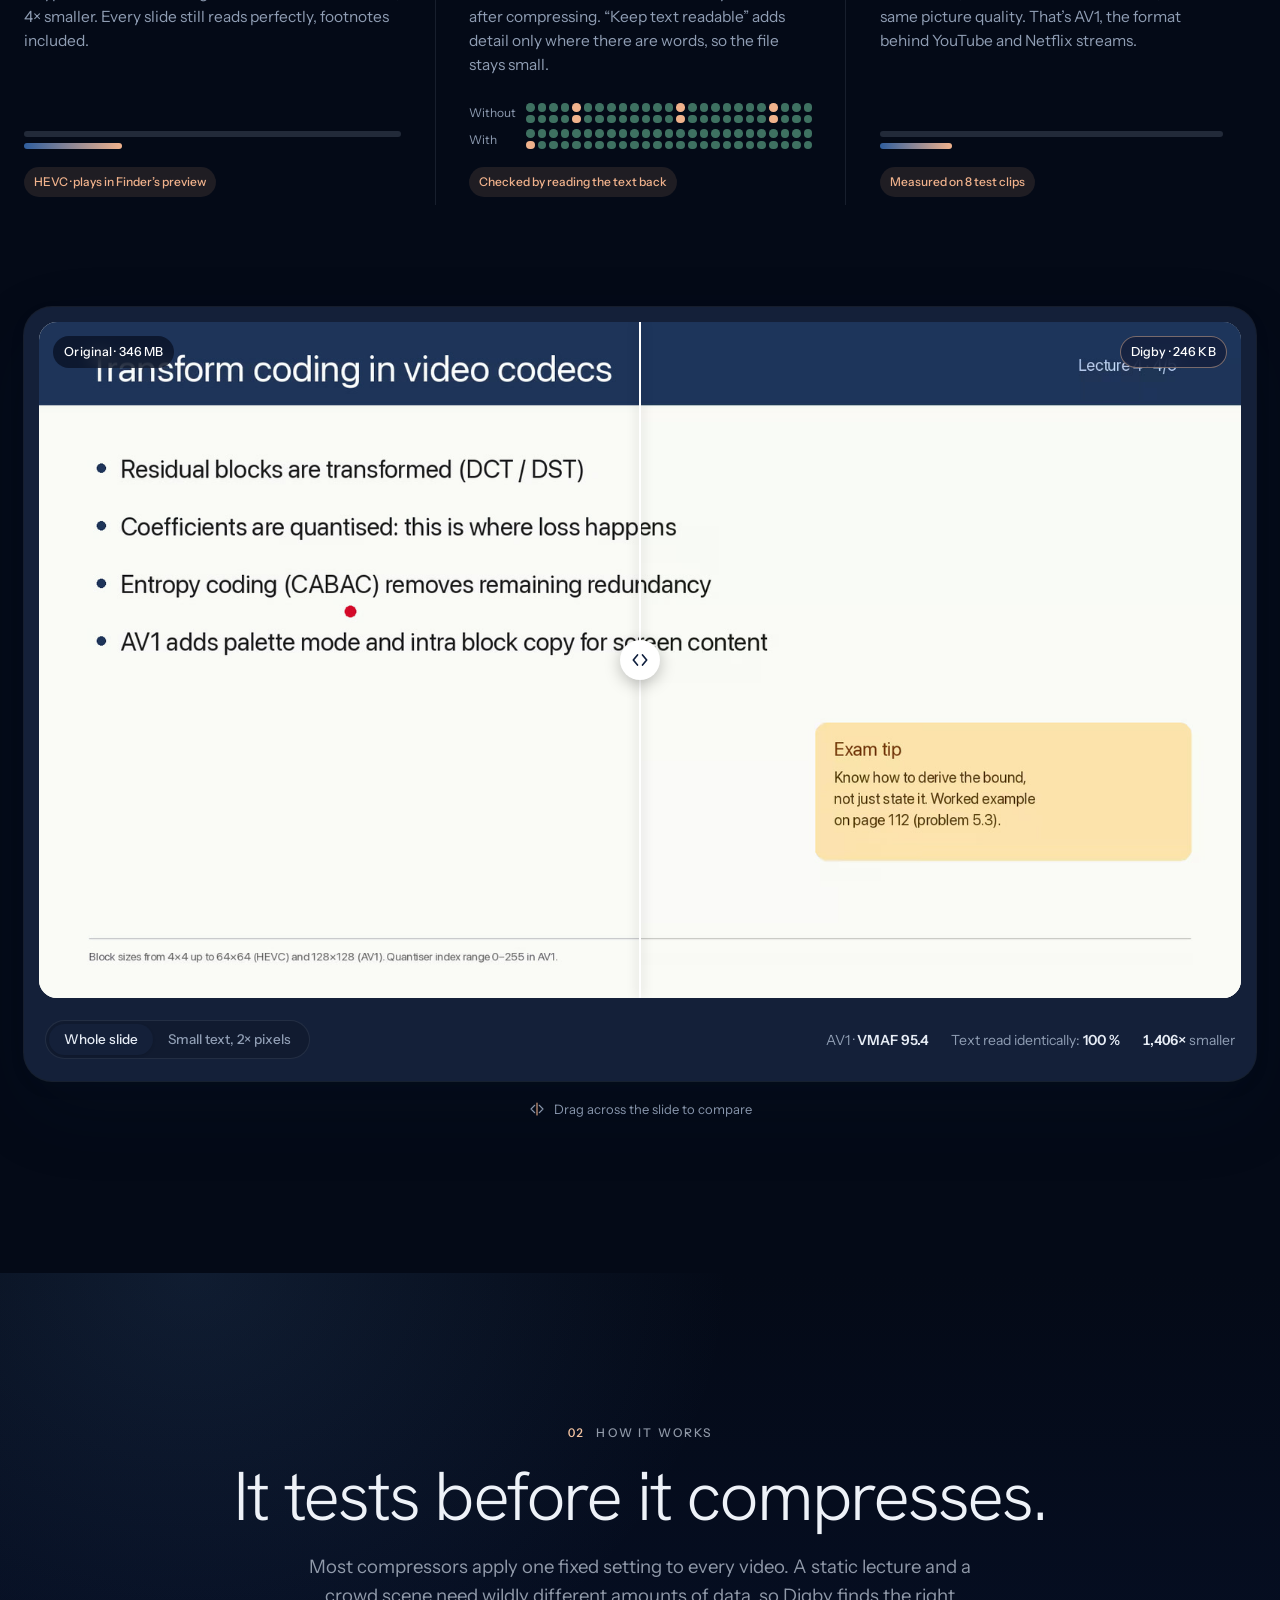
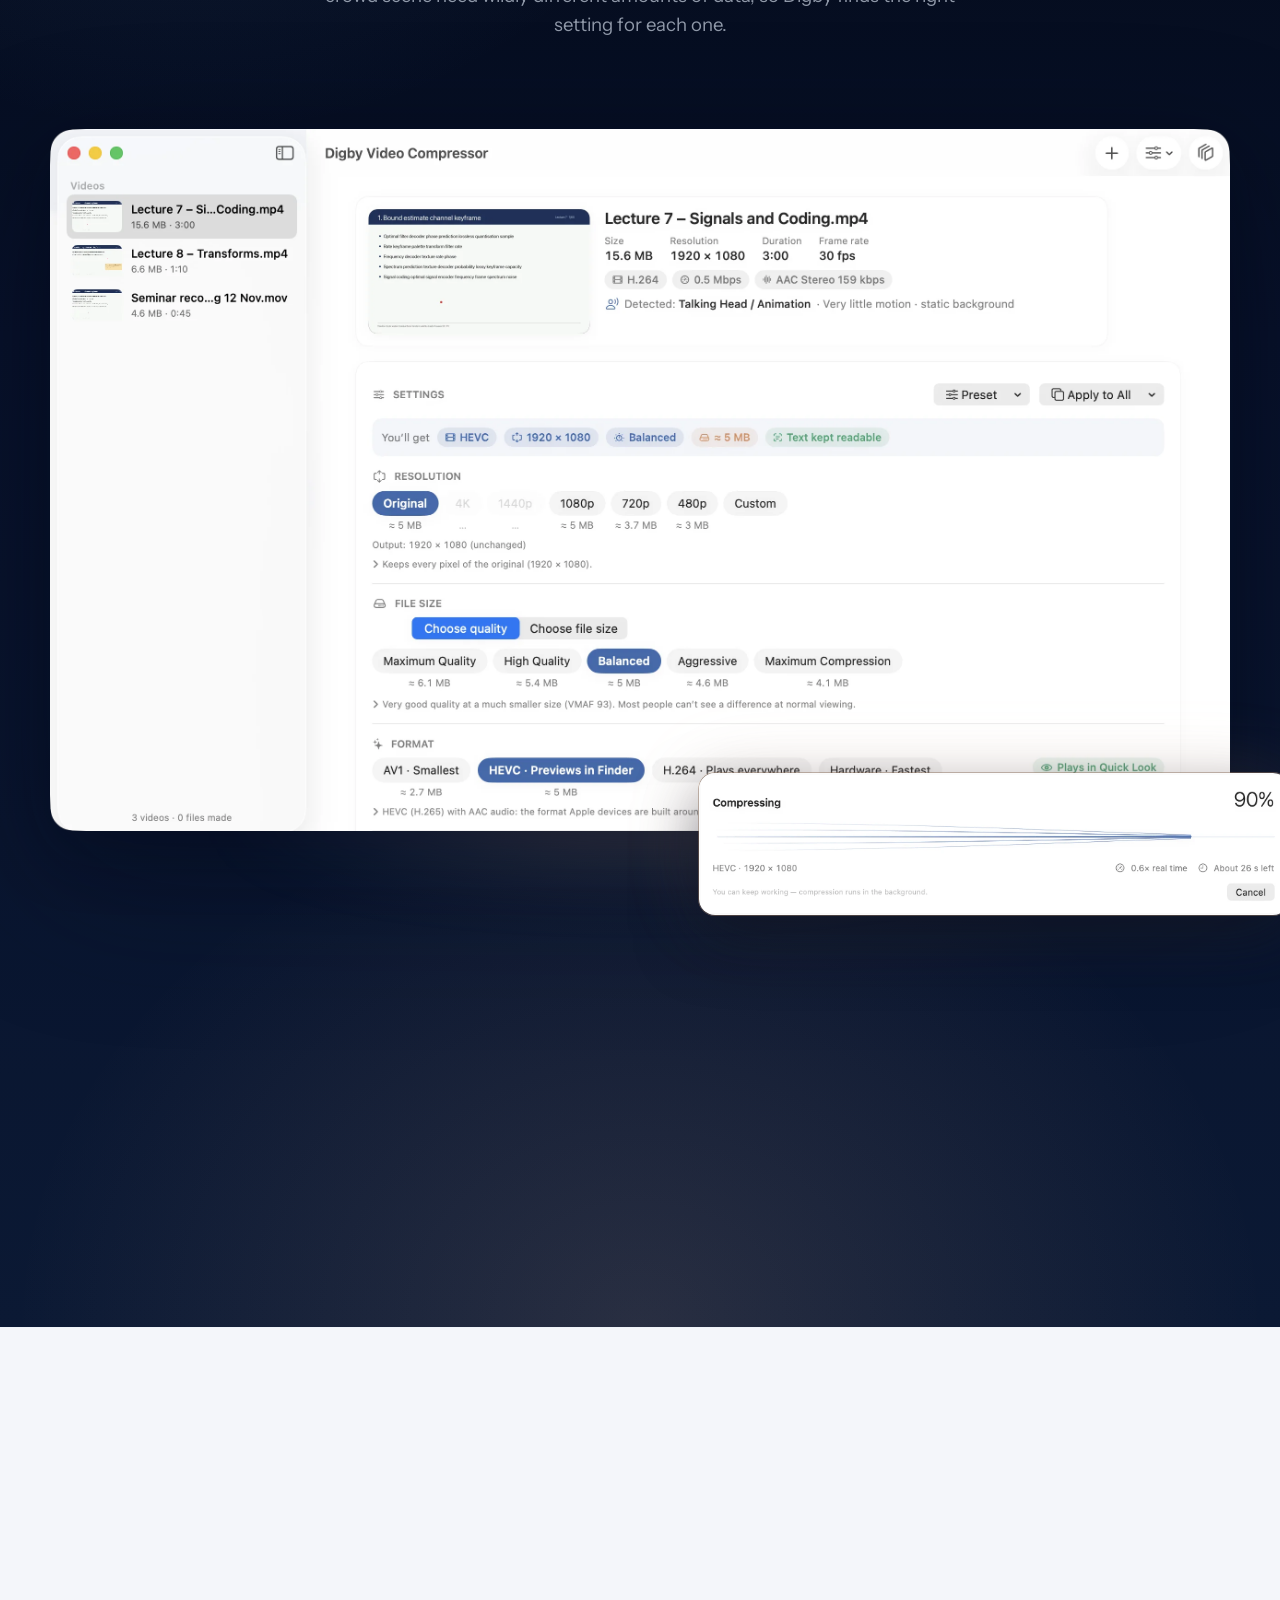
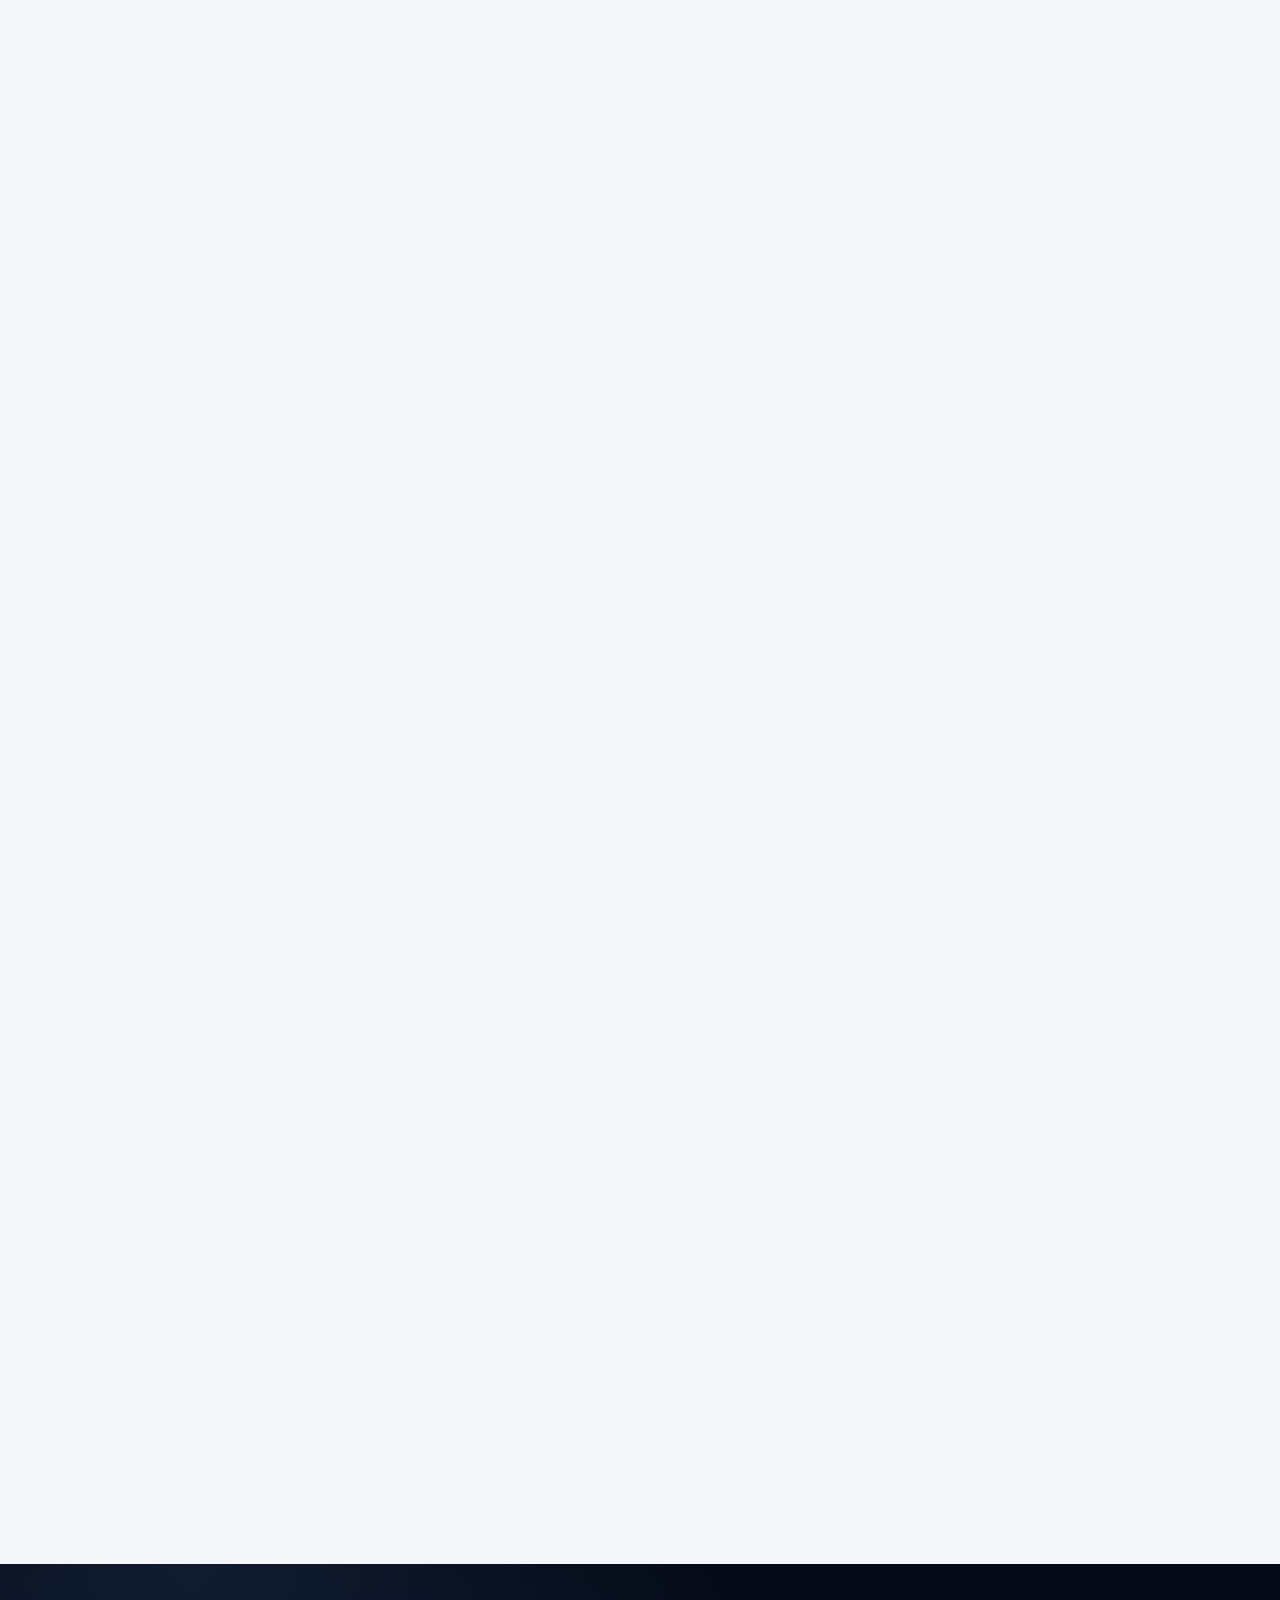
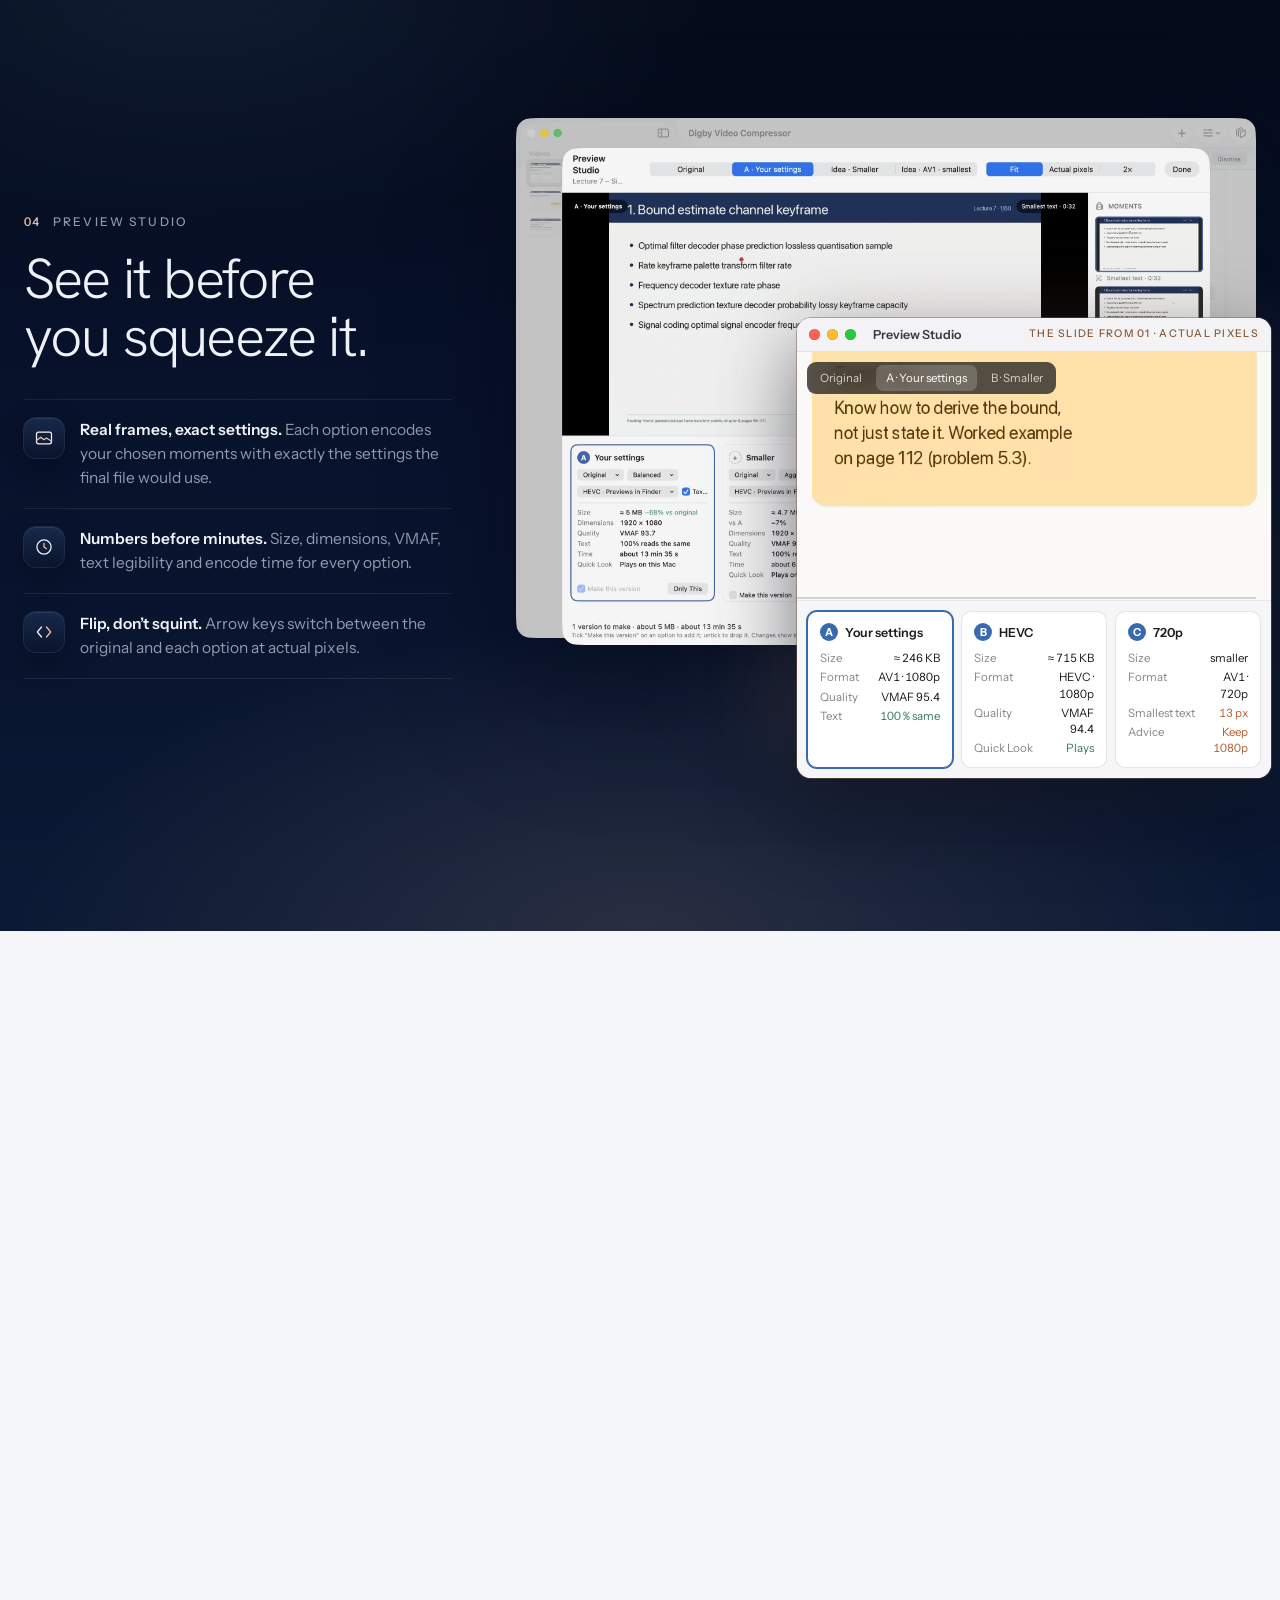
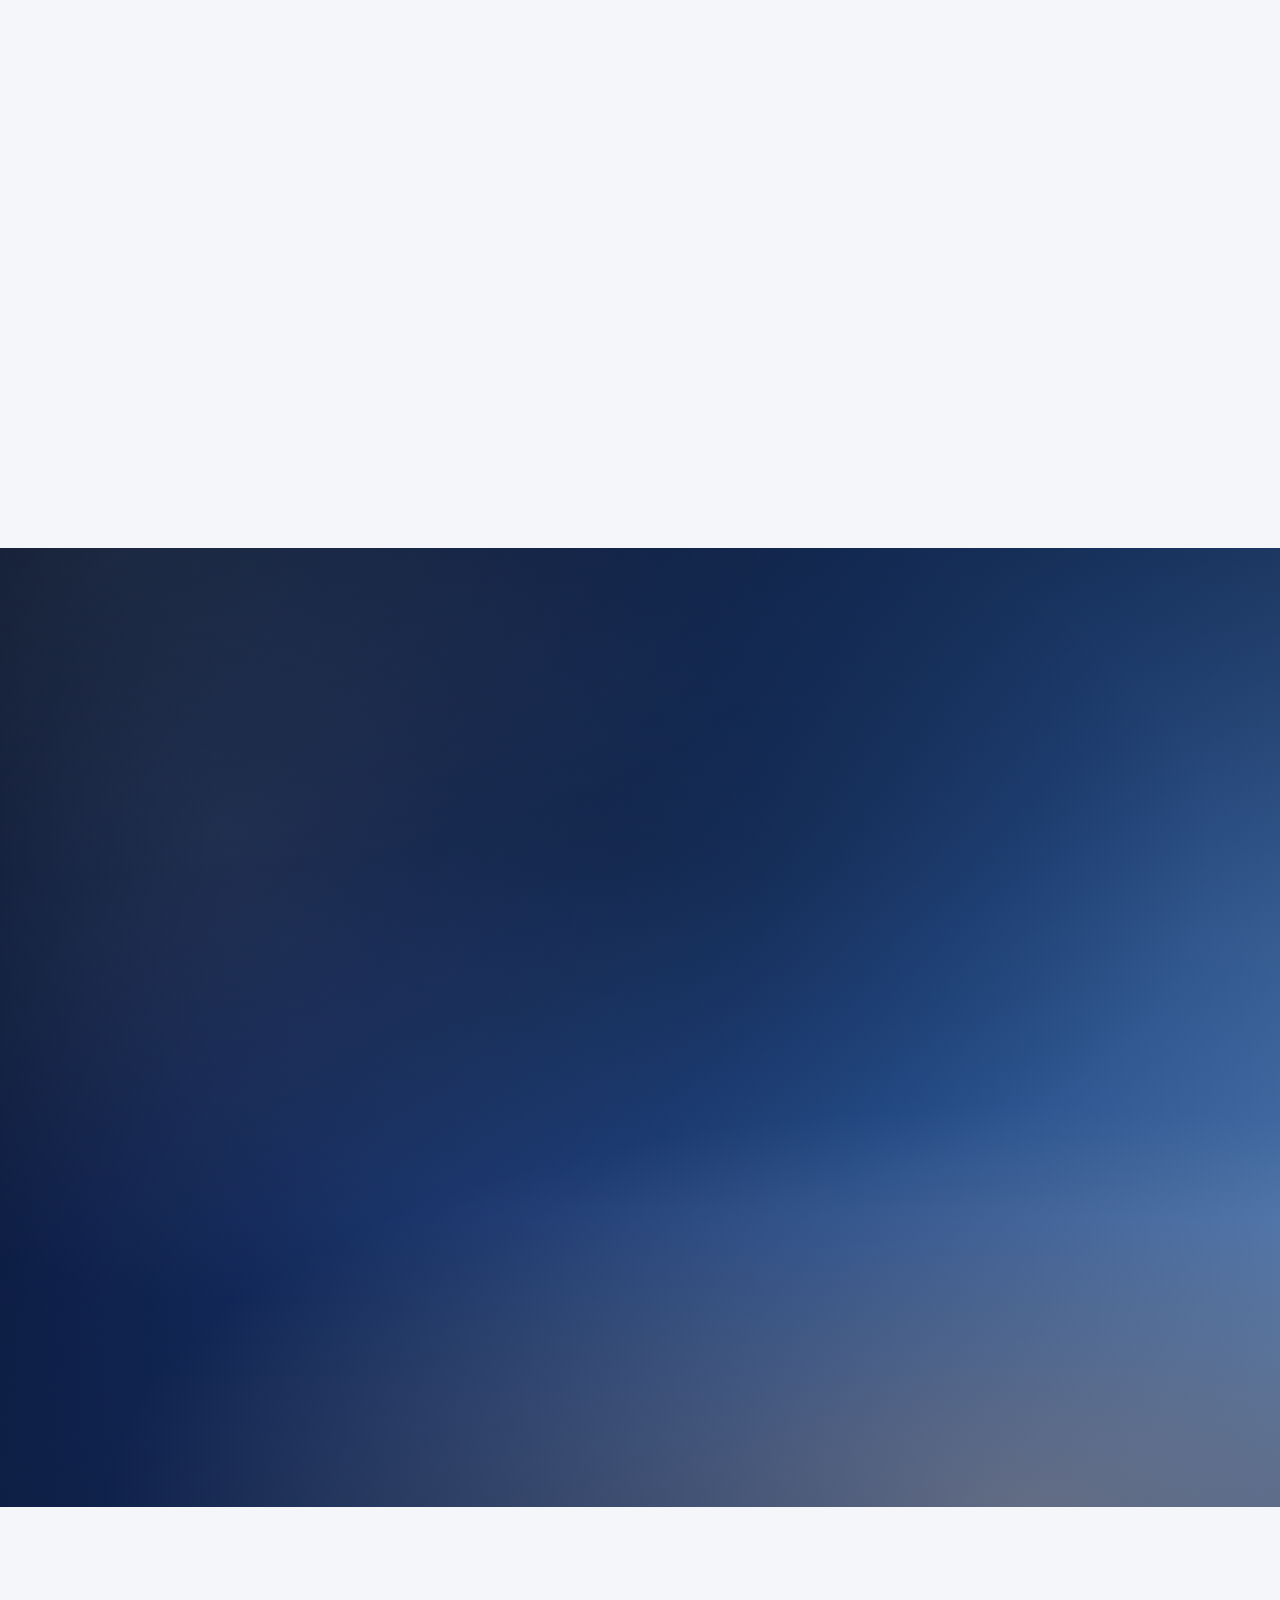
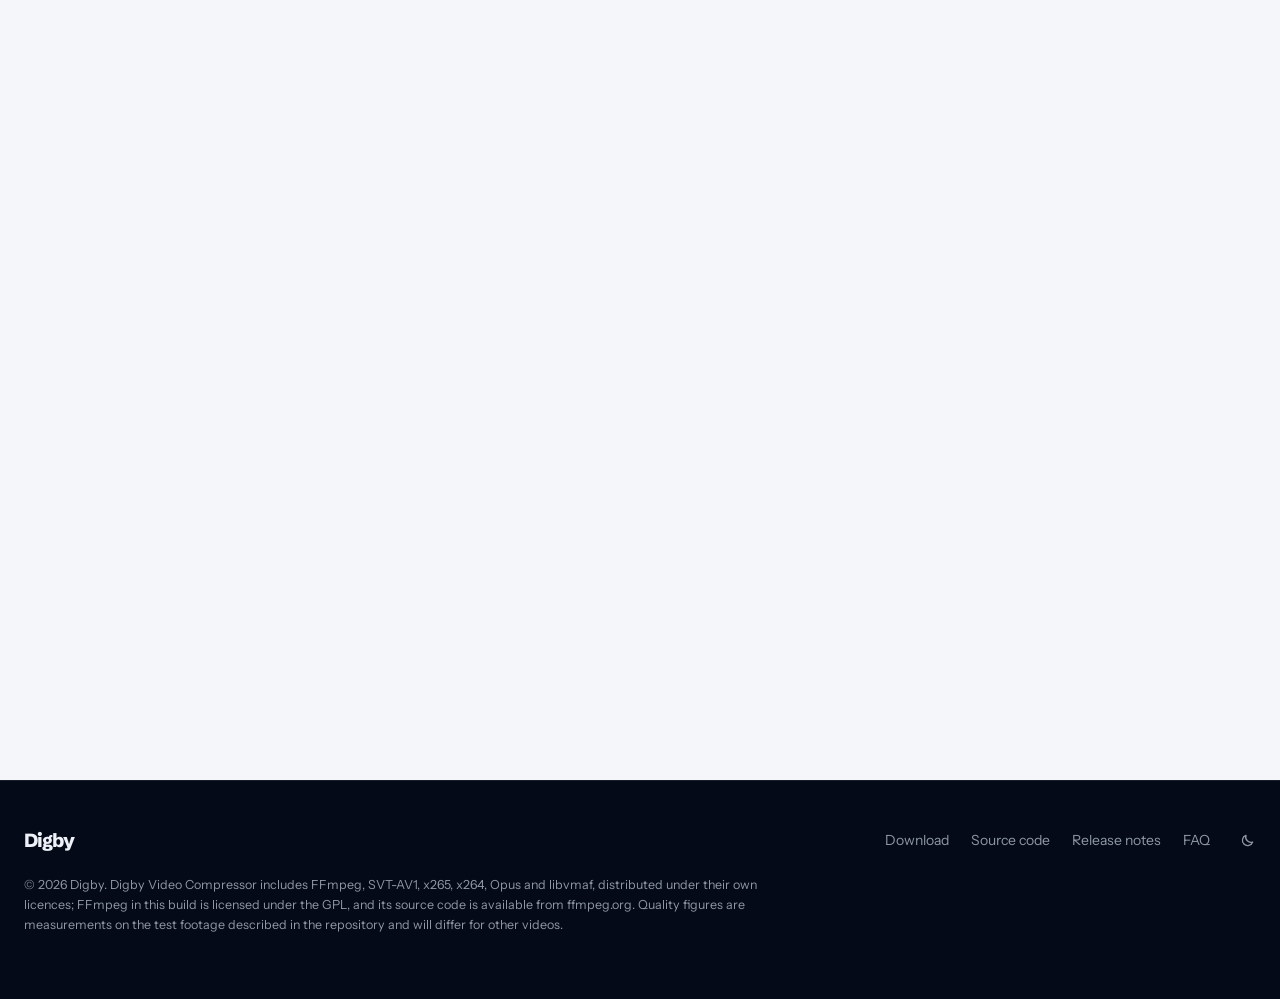
==== commit 41907fb8: "Point links back at the digbyapps account" ====
--- a/compressor/index.html
+++ b/compressor/index.html
@@ -7,8 +7,8 @@
 <meta name="description" content="Digby Video Compressor measures your video and finds the smallest file that still looks like the original, with any text in it still sharp enough to read. Free for macOS.">
 <meta property="og:title" content="Digby Video Compressor: less weight, same picture">
 <meta property="og:description" content="The smallest file that still looks like the original. Free for macOS.">
-<link rel="canonical" href="https://drwojakmd.github.io/compressor/">
-<meta property="og:image" content="https://drwojakmd.github.io/compressor/assets/icon-1024.png">
+<link rel="canonical" href="https://digbyapps.github.io/compressor/">
+<meta property="og:image" content="https://digbyapps.github.io/compressor/assets/icon-1024.png">
 <meta name="theme-color" content="#0E1F3D">
 <link rel="icon" href="assets/favicon.png">
 <link rel="apple-touch-icon" href="assets/icon-256.png">
@@ -650,7 +650,7 @@
 
 <script>
 /* Where downloads come from: set once when the GitHub repository exists. */
-const DIGBY = { repo: "drwojakmd/digby-video-compressor", version: "1.2.1" };
+const DIGBY = { repo: "digbyapps/digby-video-compressor", version: "1.2.1" };
 
 (() => {
   // links
